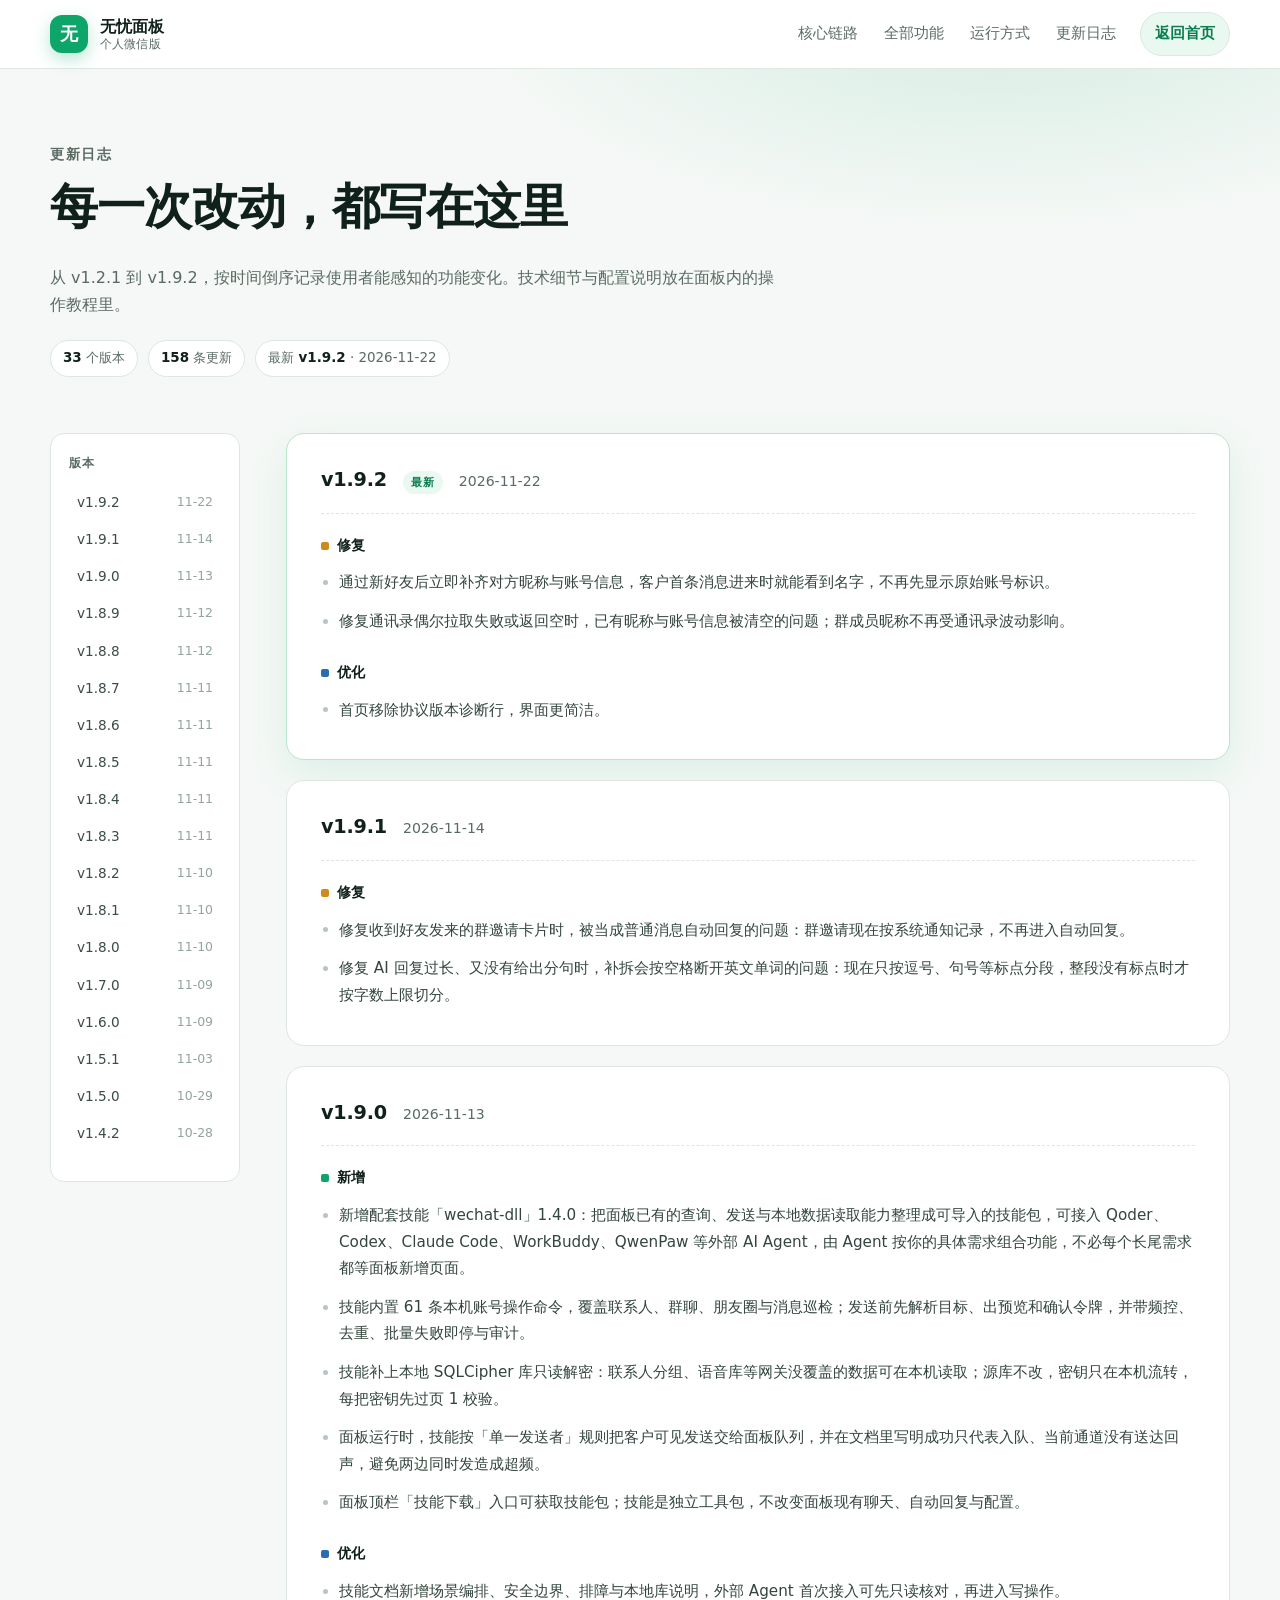
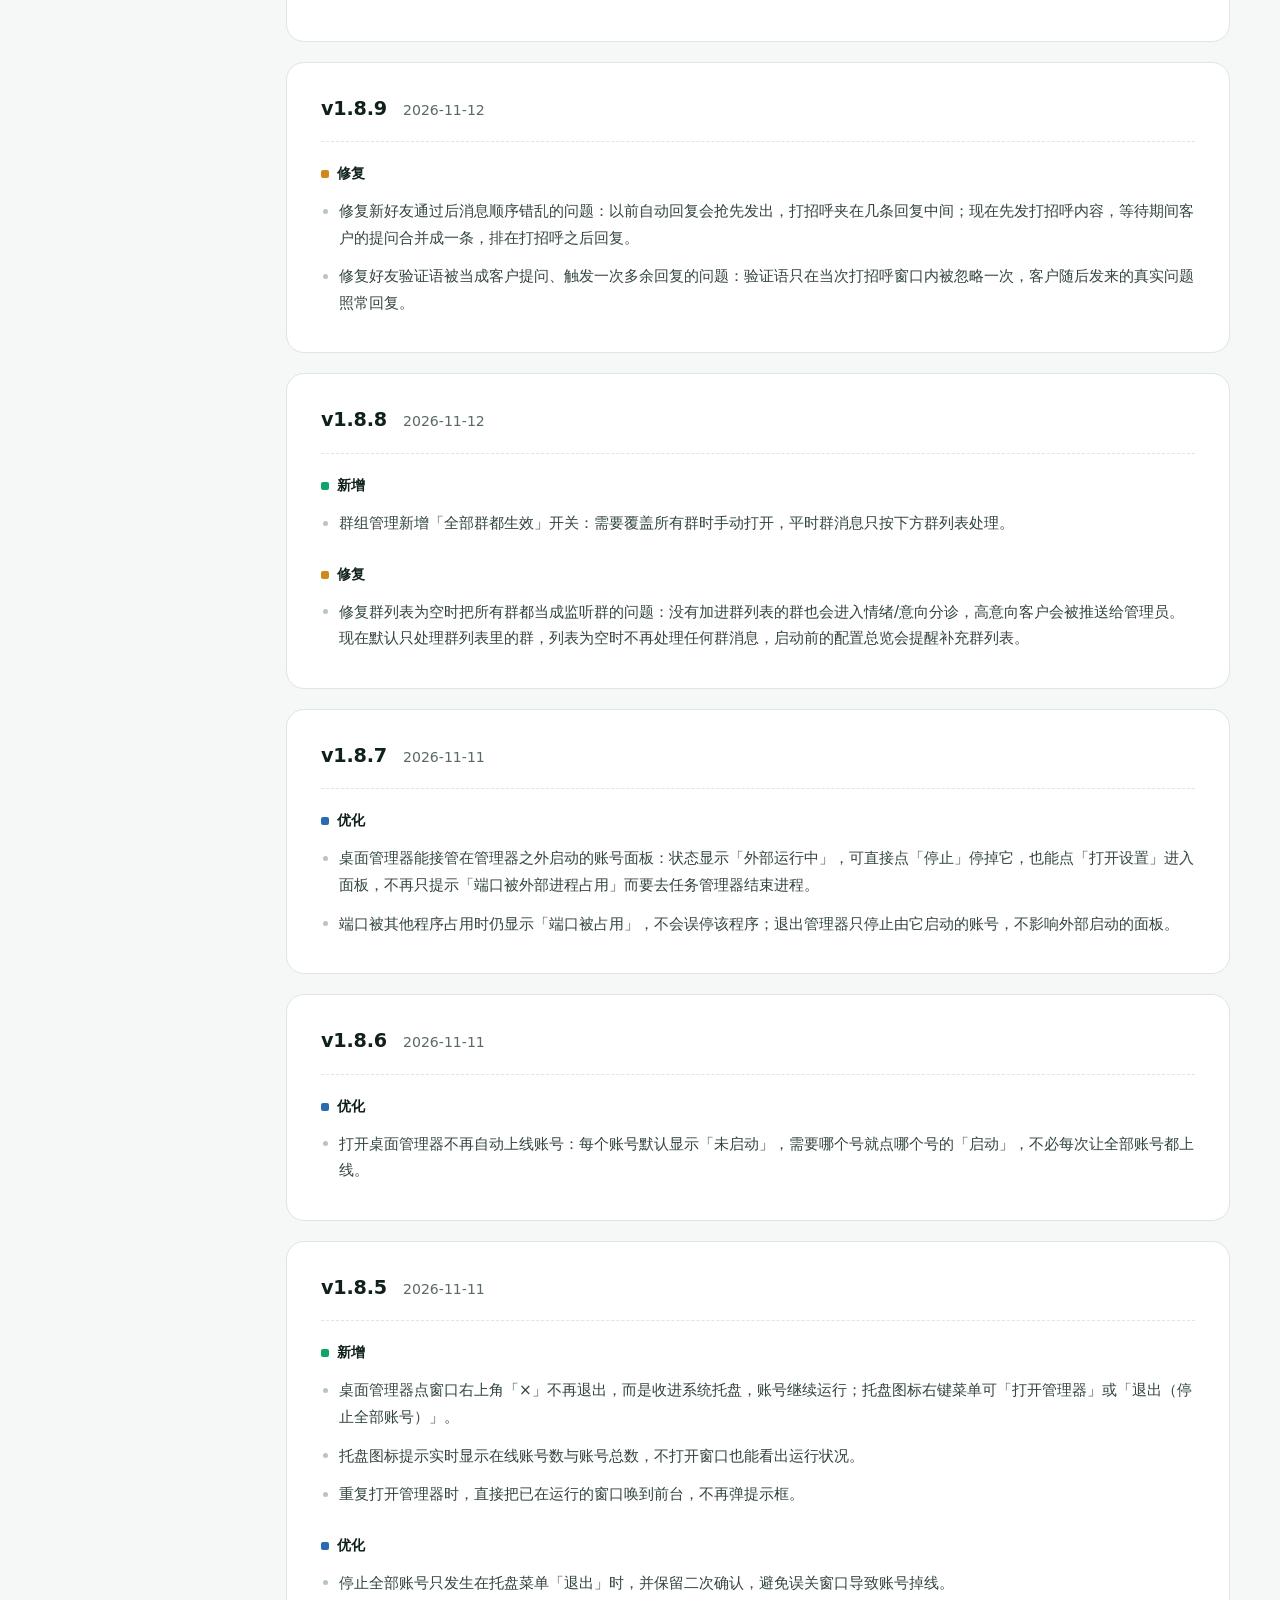
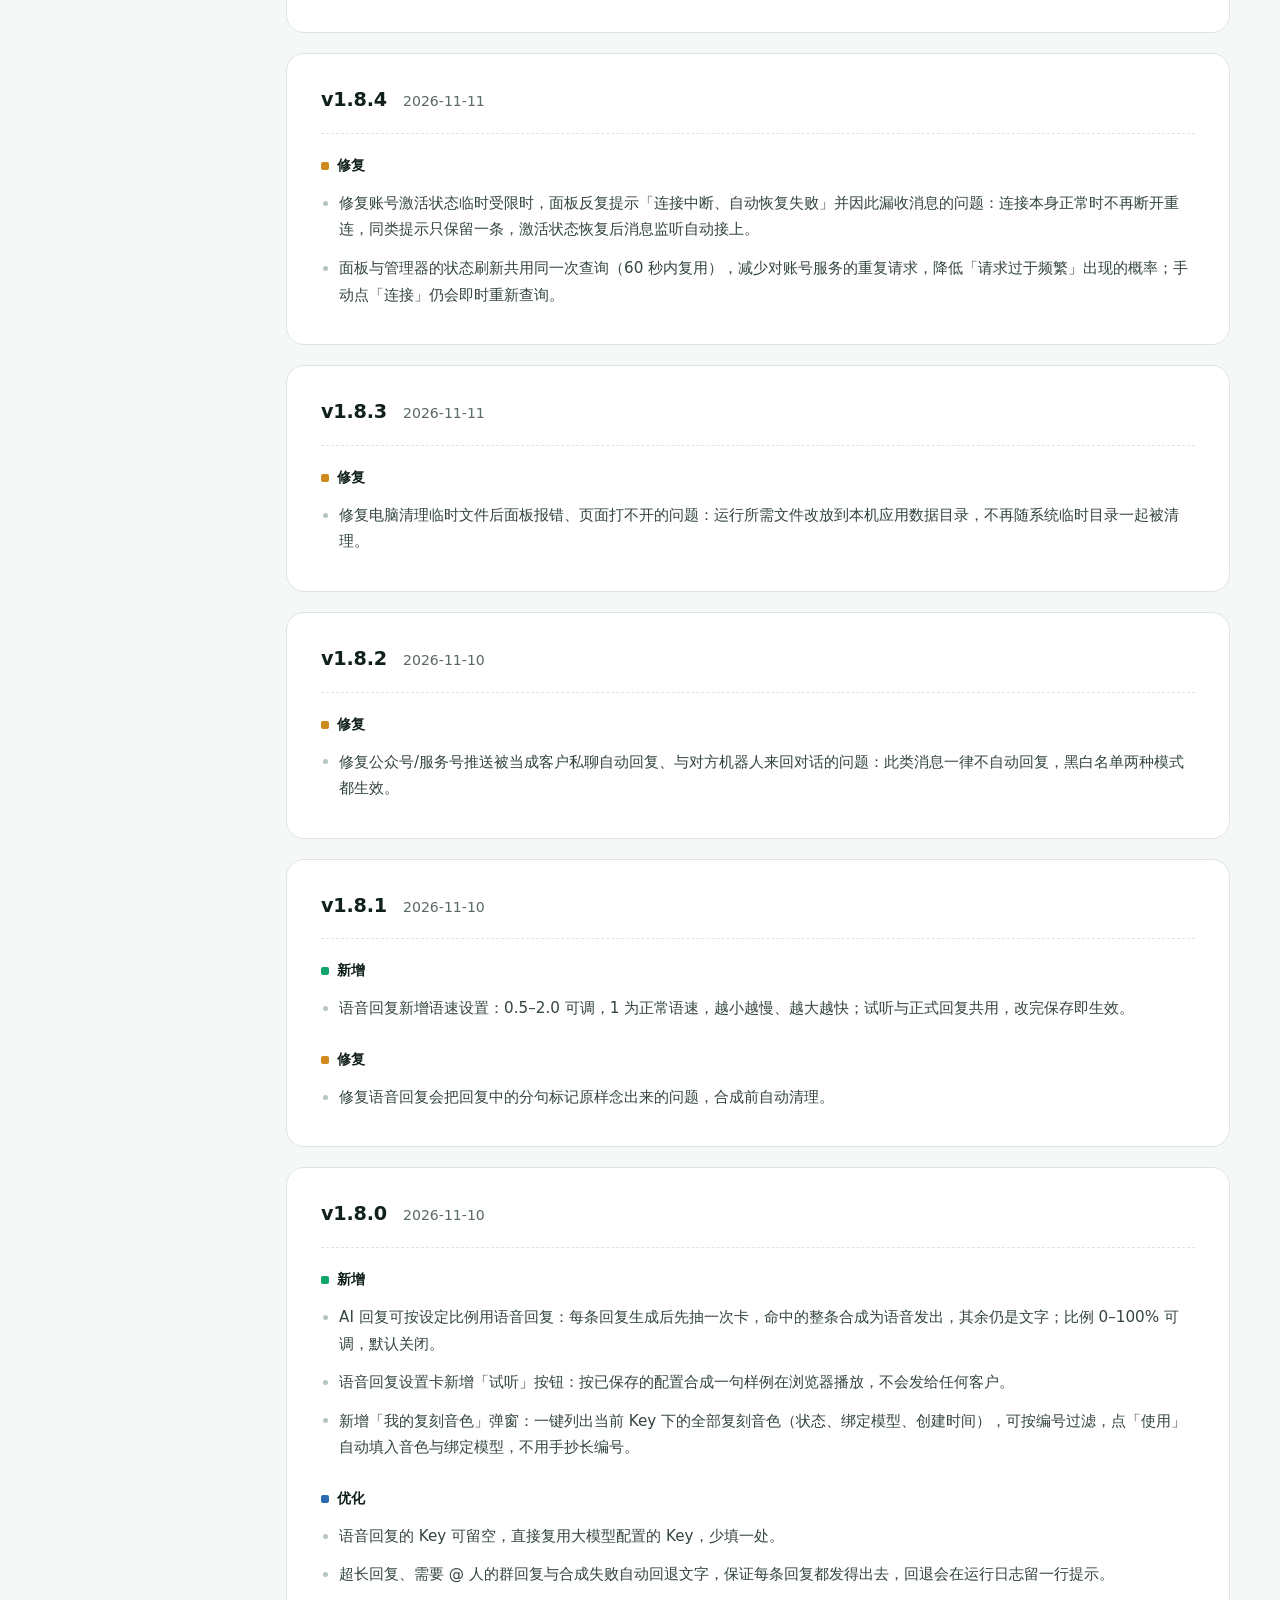
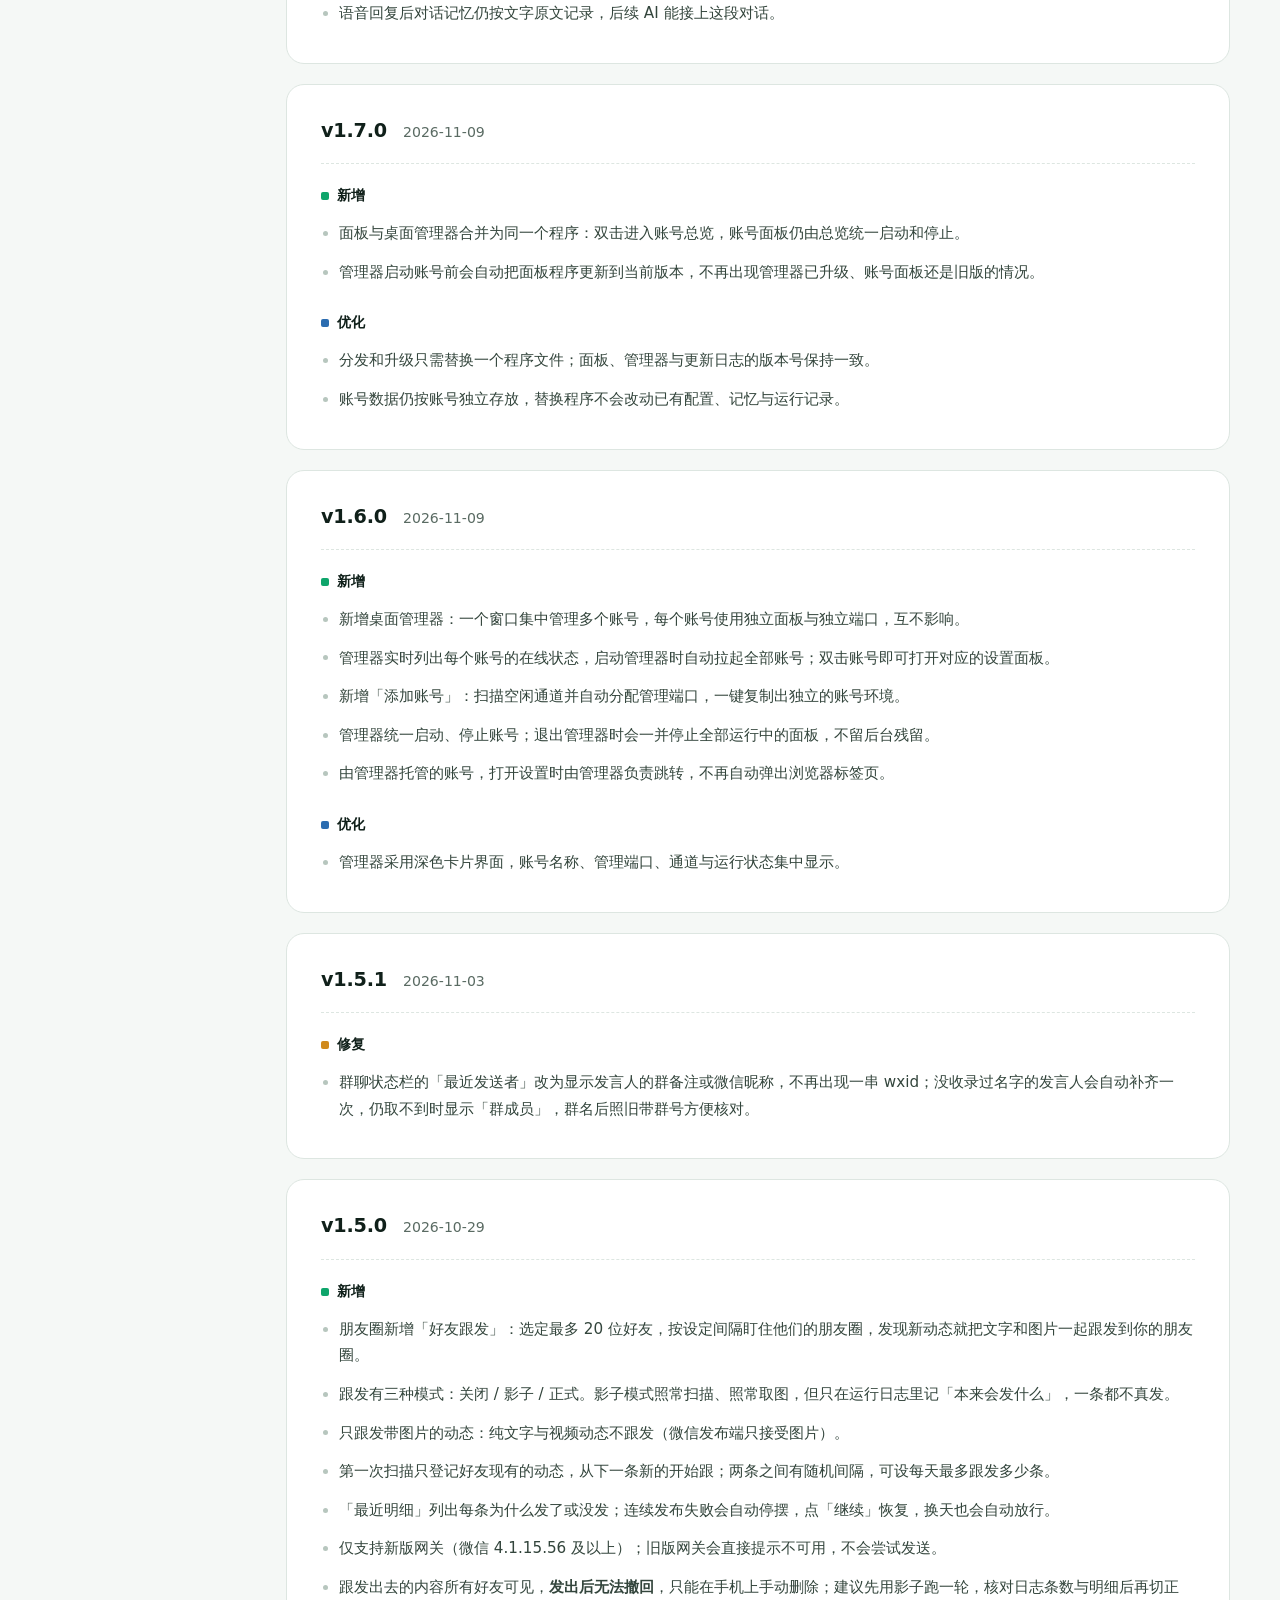
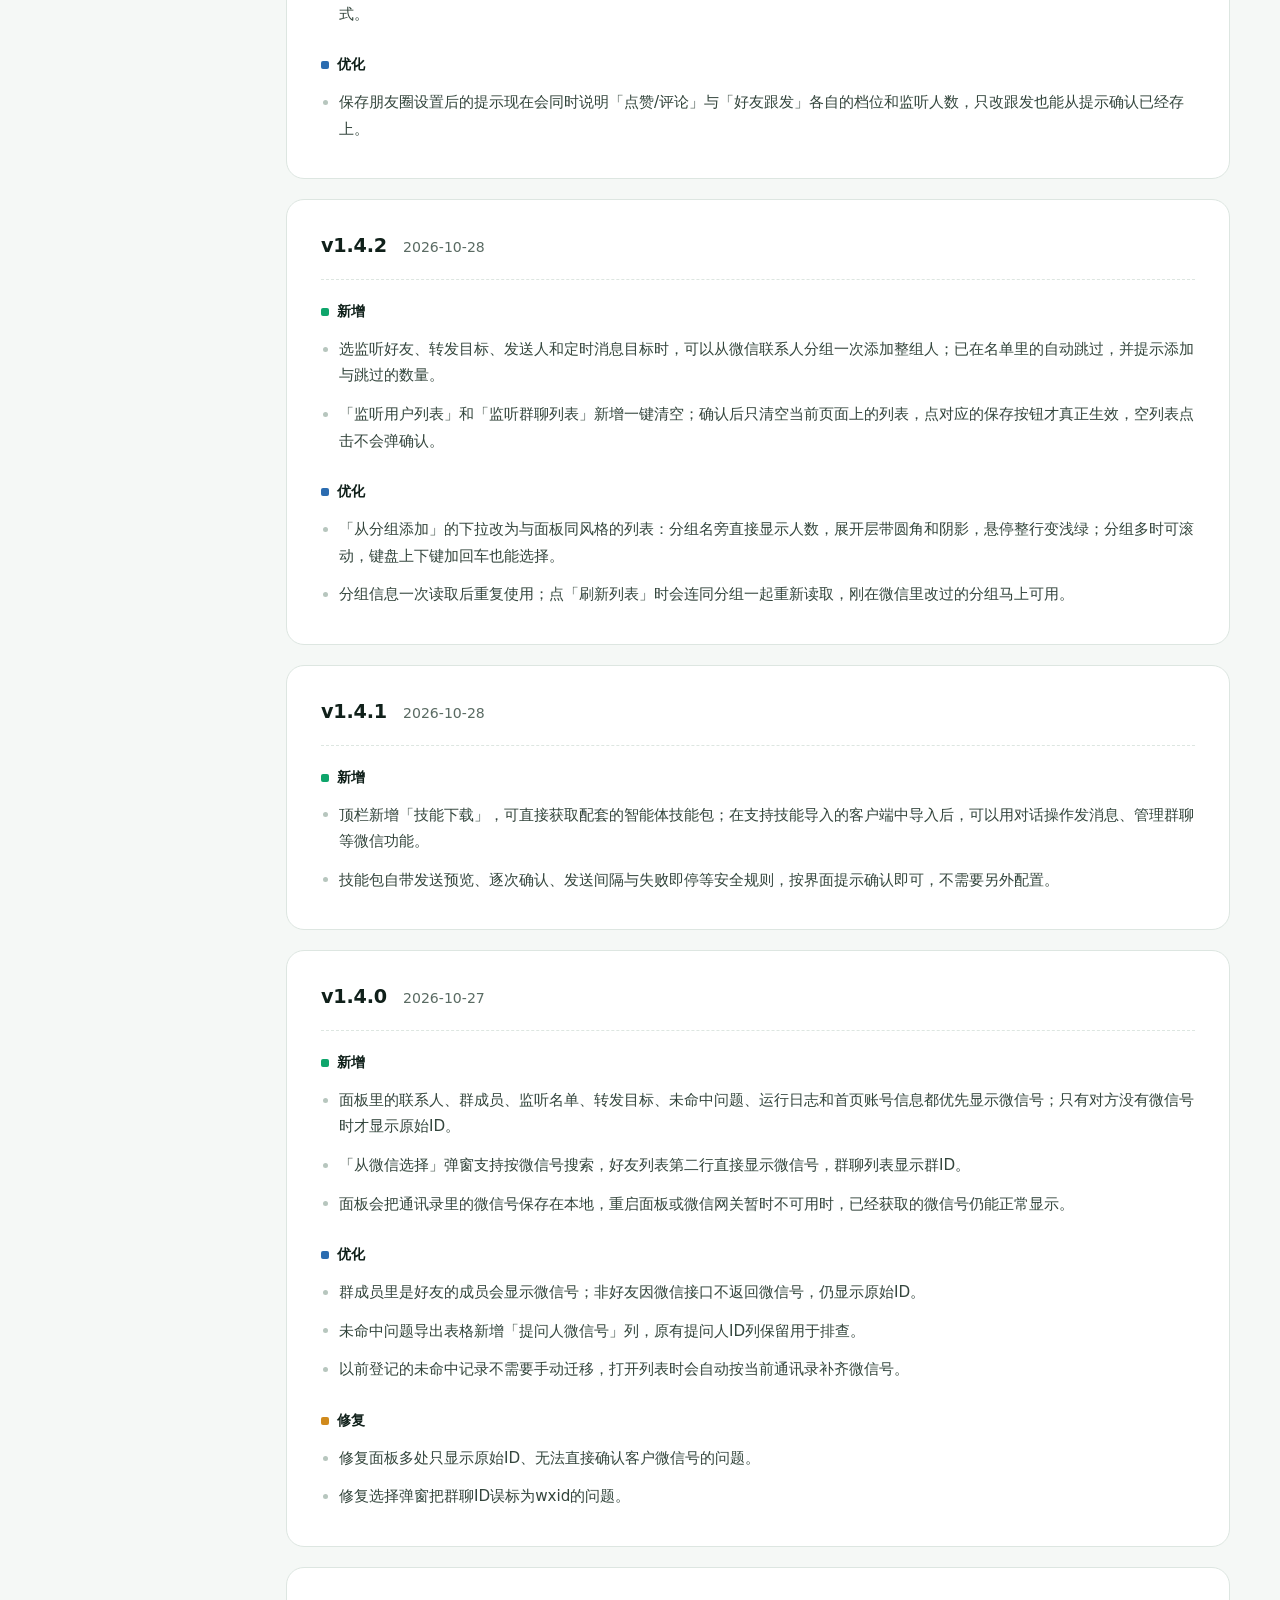
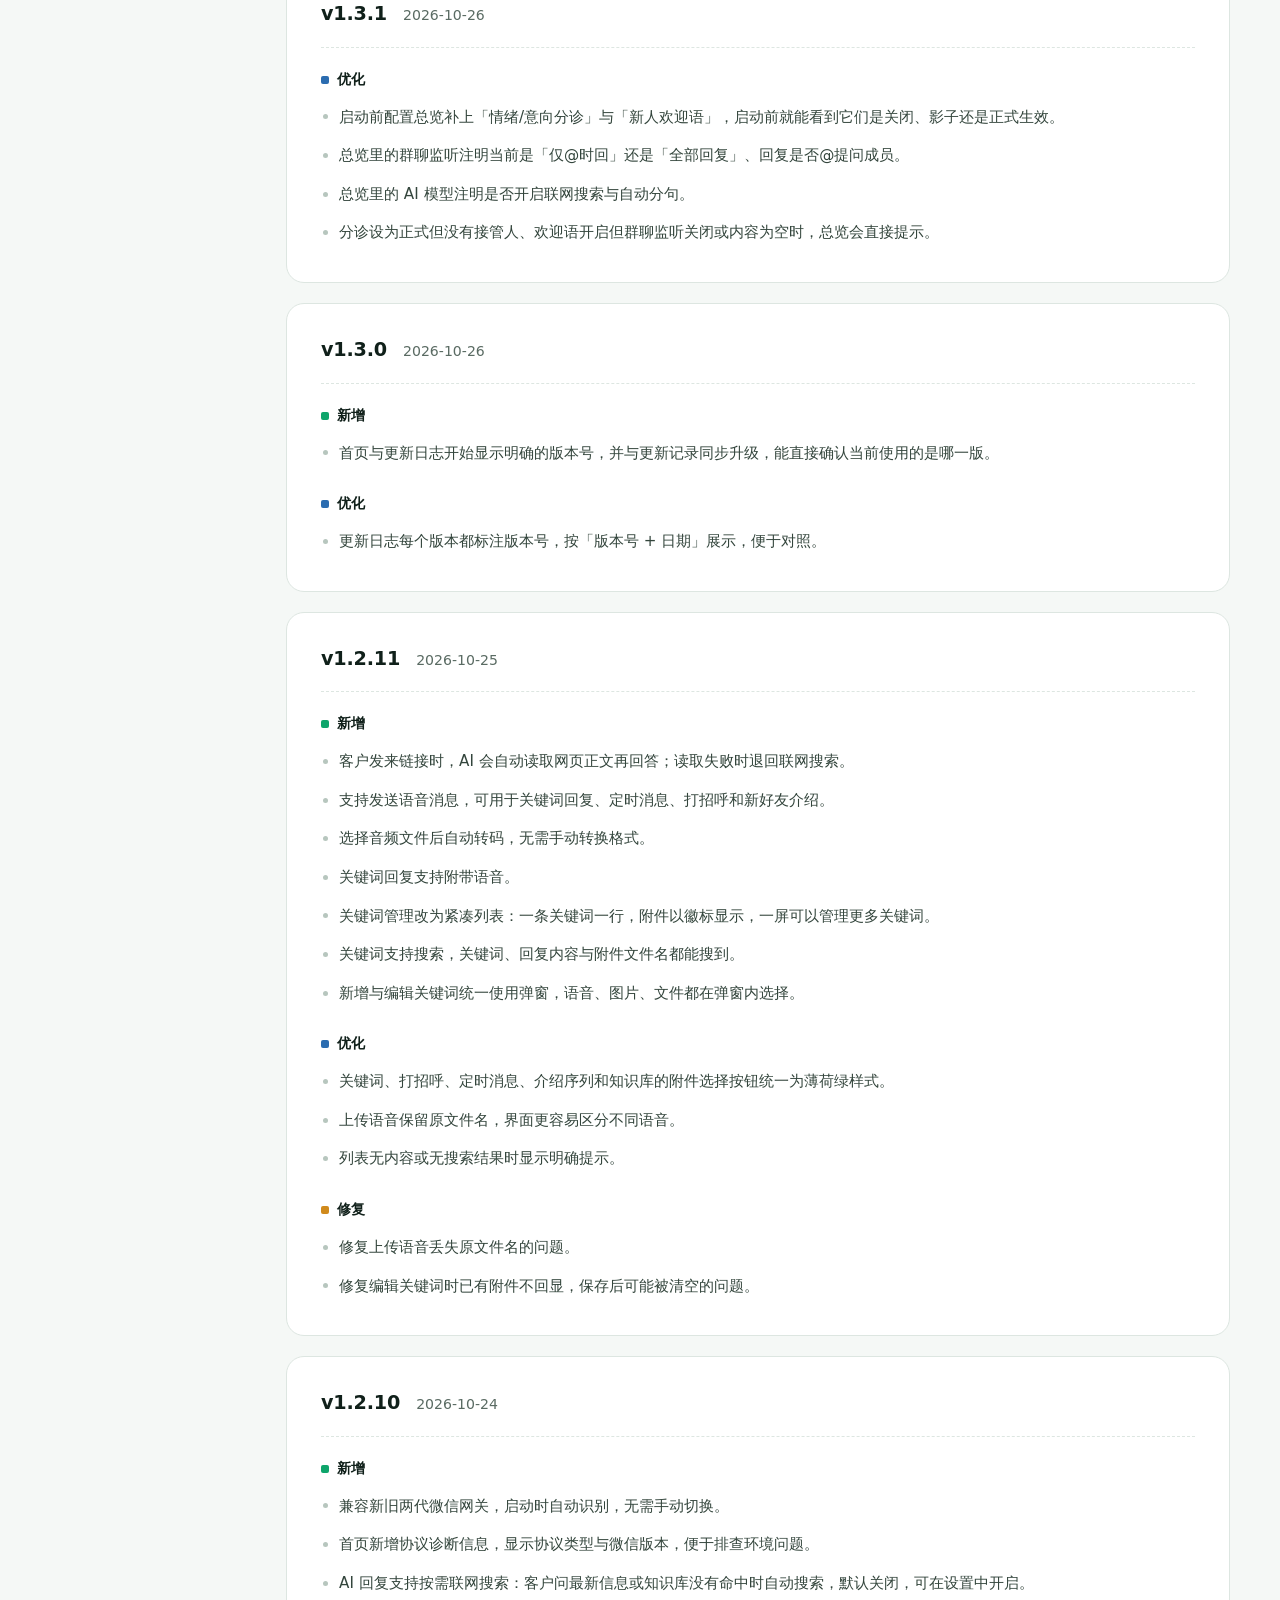
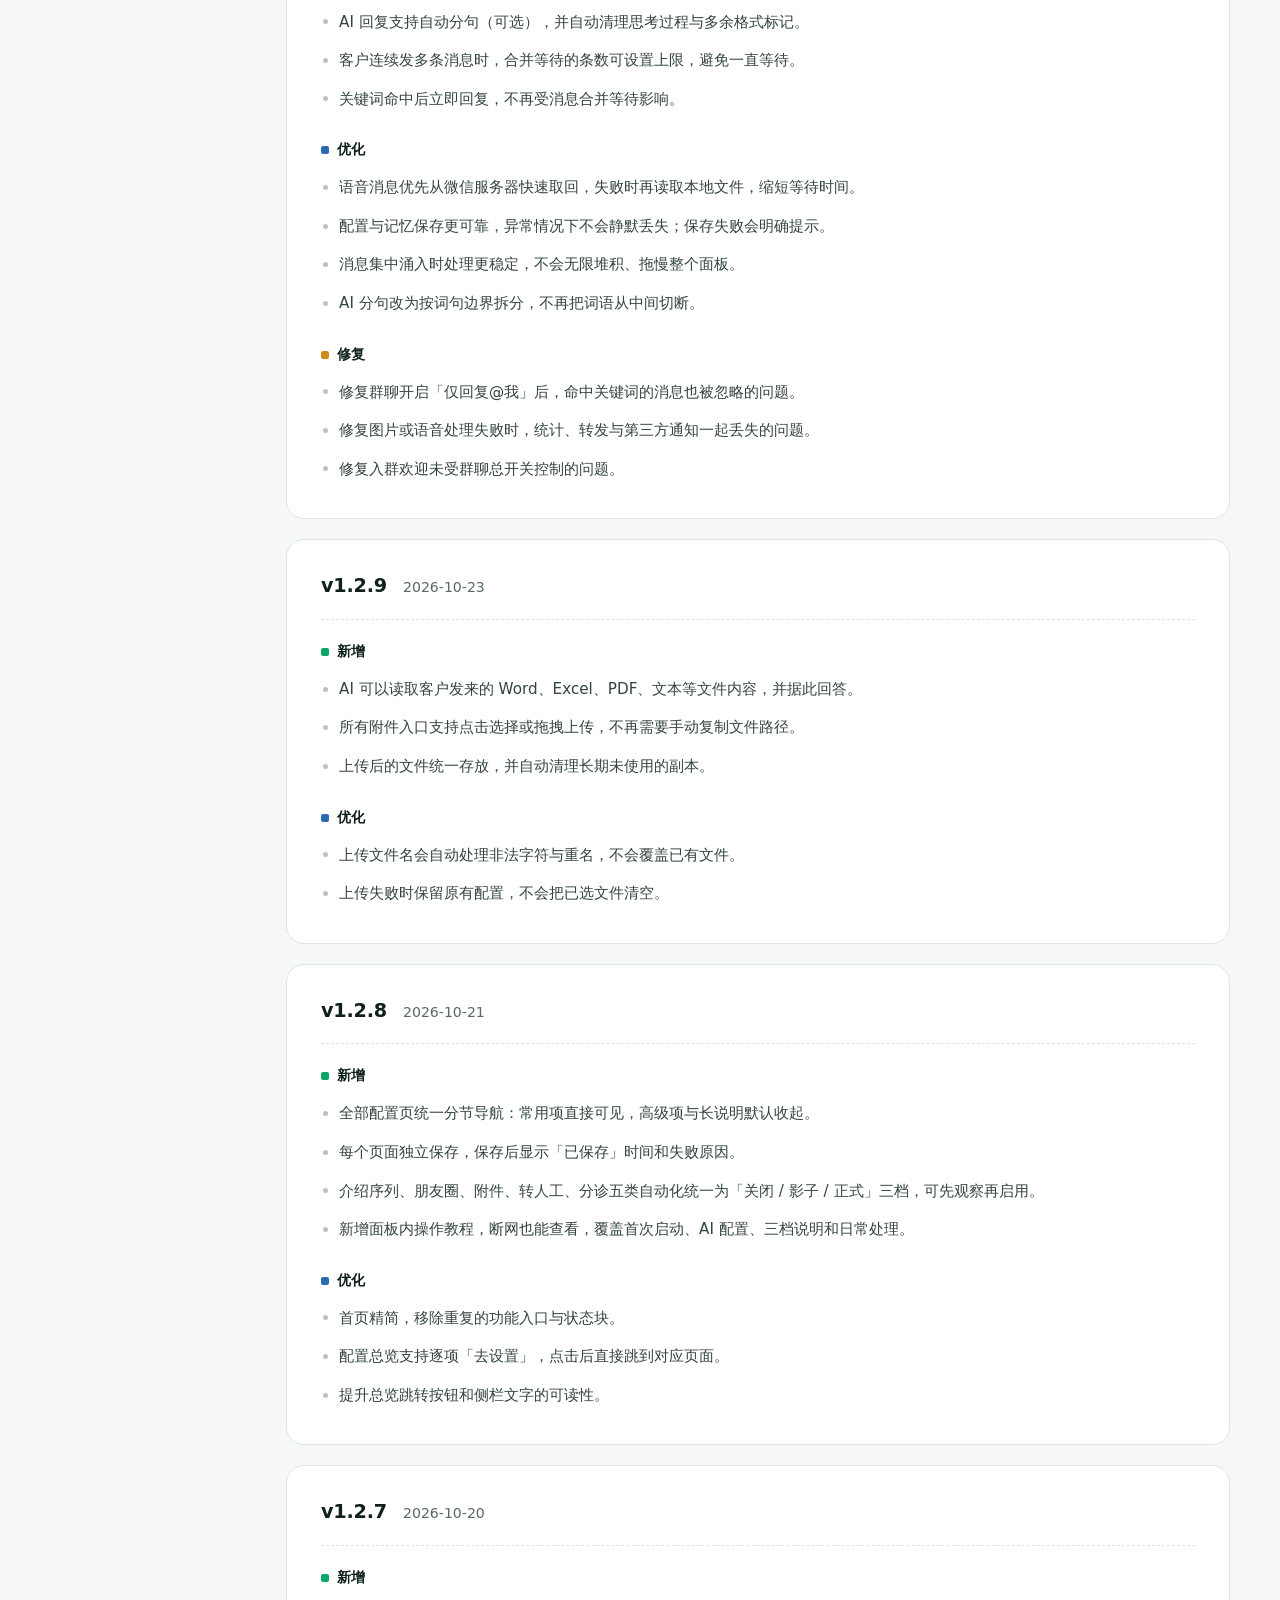
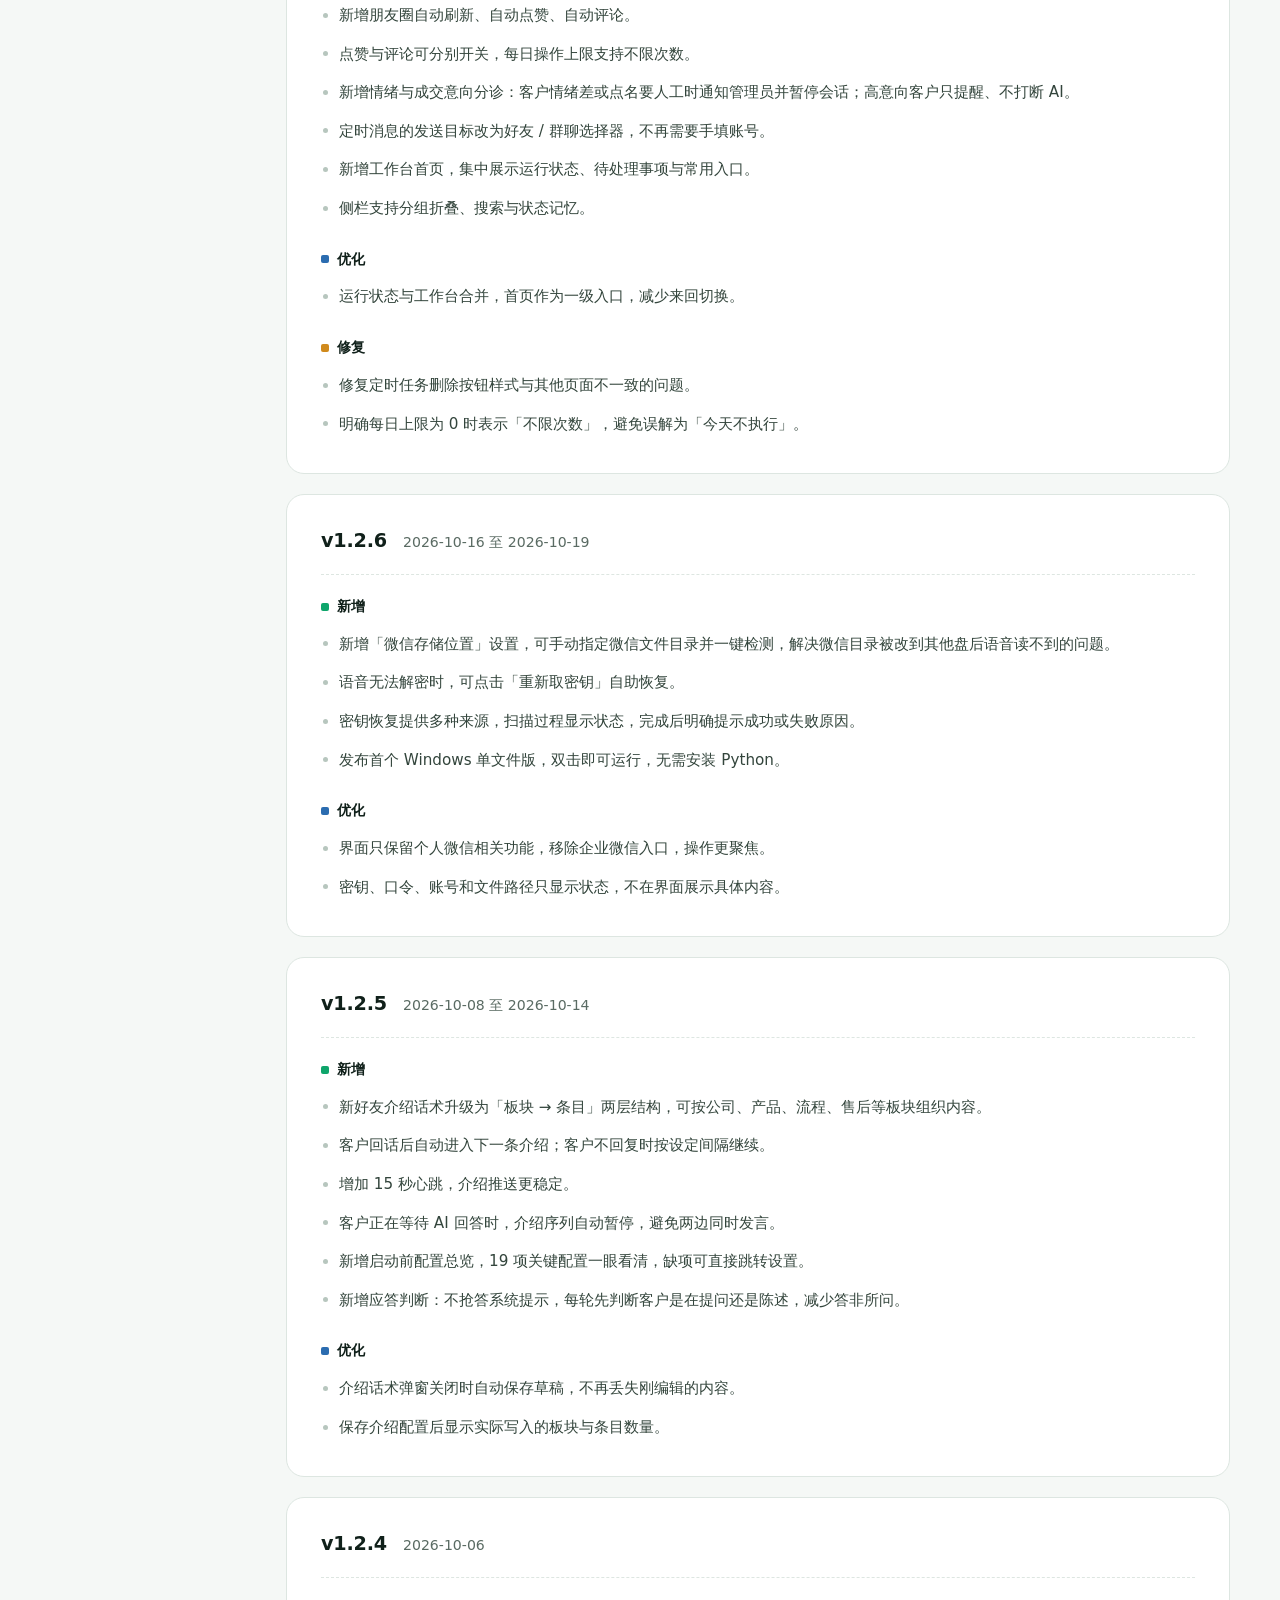
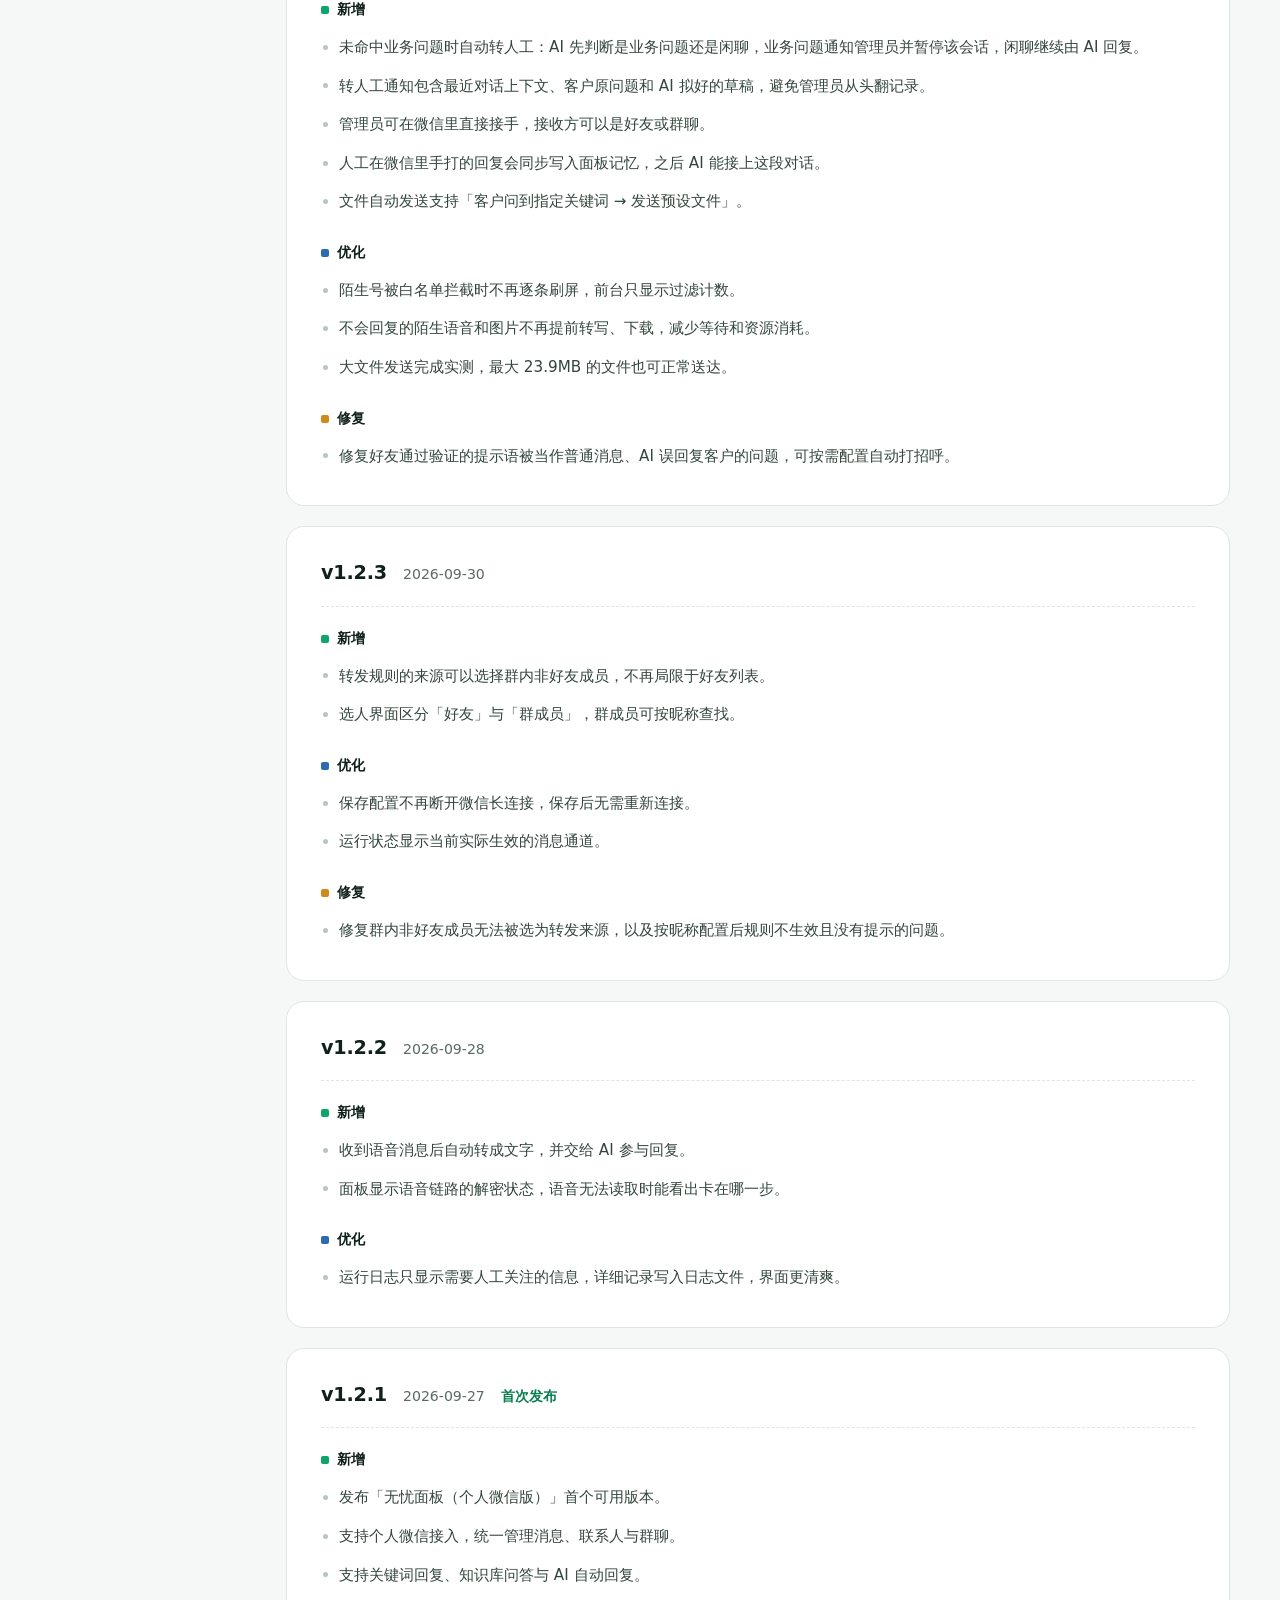
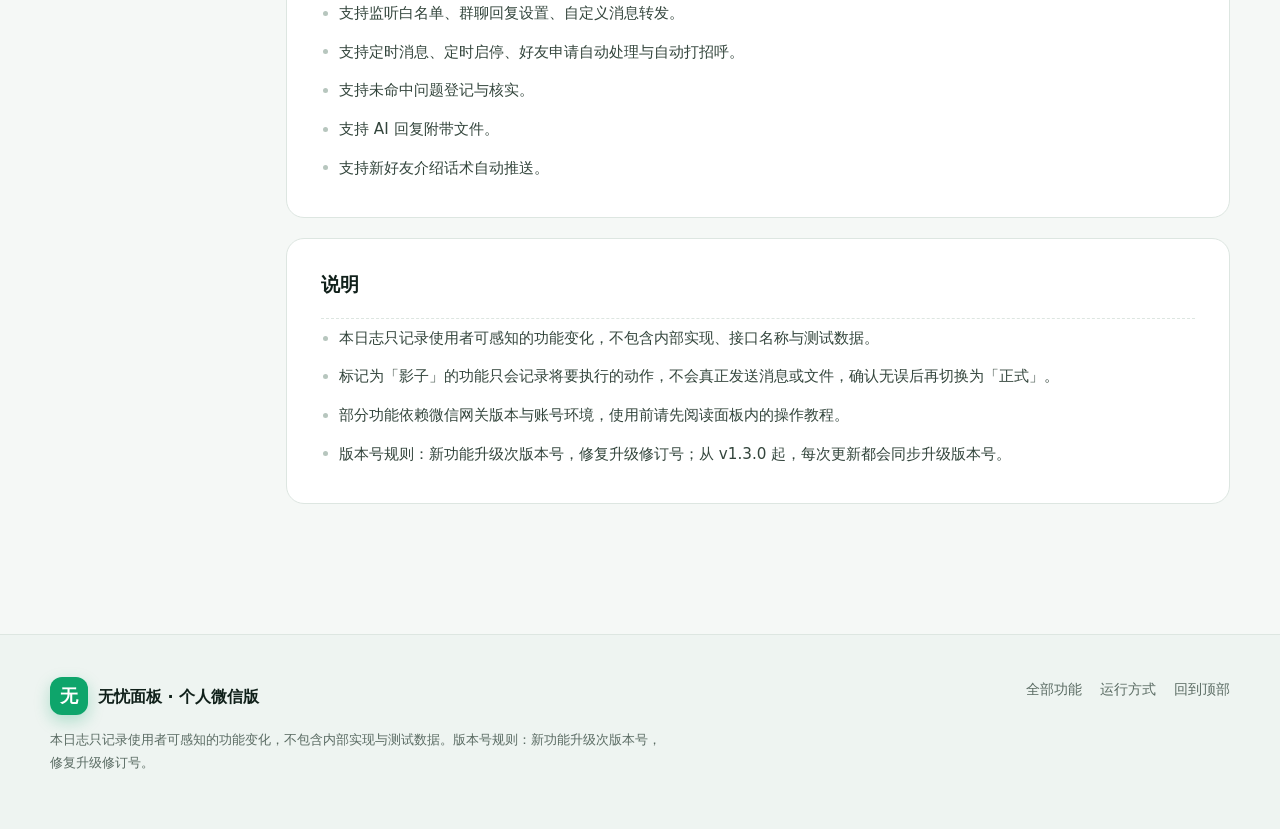
==== changelog.html @ c746f789 "changelog: 发布 v1.9.2（新好友昵称补齐与通讯录容错）" ====
<!doctype html>
<html lang="zh-CN">
<head>
  <meta charset="utf-8">
  <meta name="viewport" content="width=device-width, initial-scale=1">
  <title>更新日志 · 无忧面板</title>
  <meta name="description" content="无忧面板个人微信版更新日志：从 v1.2.1 到 v1.9.2，共 33 个版本、158 条使用者可感知的功能变化。">
  <meta property="og:title" content="更新日志 · 无忧面板">
  <meta property="og:description" content="从 v1.2.1 到 v1.9.2，共 33 个版本、158 条功能变化。">
  <meta property="og:type" content="website">
  <link rel="icon" href="assets/favicon.svg" type="image/svg+xml">
  <link rel="stylesheet" href="assets/styles.css">
</head>
<body id="top">
  <header class="site-header">
    <div class="wrap header-inner">
      <a class="brand" href="index.html">
        <span class="brand-mark">无</span>
        <span class="brand-text">无忧面板<small>个人微信版</small></span>
      </a>
      <nav class="nav" aria-label="主导航">
        <a href="index.html#features">核心链路</a>
        <a href="index.html#all-features">全部功能</a>
        <a href="index.html#modes">运行方式</a>
        <a href="changelog.html">更新日志</a>
        <a class="nav-cta" href="index.html">返回首页</a>
      </nav>
    </div>
  </header>

  <main>
    <section class="page-hero">
      <div class="wrap">
        <p class="eyebrow">更新日志</p>
        <h1>每一次改动，都写在这里</h1>
        <p>从 v1.2.1 到 v1.9.2，按时间倒序记录使用者能感知的功能变化。技术细节与配置说明放在面板内的操作教程里。</p>
        <div class="log-stats">
          <span><strong>33</strong> 个版本</span>
          <span><strong>158</strong> 条更新</span>
          <span>最新 <strong>v1.9.2</strong> · 2026-11-22</span>
        </div>
      </div>
    </section>

    <div class="wrap log-layout">
      <aside class="log-toc" aria-label="版本目录">
        <h2>版本</h2>
        <ol><li><a href="#v1-9-2"><span>v1.9.2</span><span class="toc-date">11-22</span></a></li><li><a href="#v1-9-1"><span>v1.9.1</span><span class="toc-date">11-14</span></a></li><li><a href="#v1-9-0"><span>v1.9.0</span><span class="toc-date">11-13</span></a></li><li><a href="#v1-8-9"><span>v1.8.9</span><span class="toc-date">11-12</span></a></li><li><a href="#v1-8-8"><span>v1.8.8</span><span class="toc-date">11-12</span></a></li><li><a href="#v1-8-7"><span>v1.8.7</span><span class="toc-date">11-11</span></a></li><li><a href="#v1-8-6"><span>v1.8.6</span><span class="toc-date">11-11</span></a></li><li><a href="#v1-8-5"><span>v1.8.5</span><span class="toc-date">11-11</span></a></li><li><a href="#v1-8-4"><span>v1.8.4</span><span class="toc-date">11-11</span></a></li><li><a href="#v1-8-3"><span>v1.8.3</span><span class="toc-date">11-11</span></a></li><li><a href="#v1-8-2"><span>v1.8.2</span><span class="toc-date">11-10</span></a></li><li><a href="#v1-8-1"><span>v1.8.1</span><span class="toc-date">11-10</span></a></li><li><a href="#v1-8-0"><span>v1.8.0</span><span class="toc-date">11-10</span></a></li><li><a href="#v1-7-0"><span>v1.7.0</span><span class="toc-date">11-09</span></a></li><li><a href="#v1-6-0"><span>v1.6.0</span><span class="toc-date">11-09</span></a></li><li><a href="#v1-5-1"><span>v1.5.1</span><span class="toc-date">11-03</span></a></li><li><a href="#v1-5-0"><span>v1.5.0</span><span class="toc-date">10-29</span></a></li><li><a href="#v1-4-2"><span>v1.4.2</span><span class="toc-date">10-28</span></a></li><li><a href="#v1-4-1"><span>v1.4.1</span><span class="toc-date">10-28</span></a></li><li><a href="#v1-4-0"><span>v1.4.0</span><span class="toc-date">10-27</span></a></li><li><a href="#v1-3-1"><span>v1.3.1</span><span class="toc-date">10-26</span></a></li><li><a href="#v1-3-0"><span>v1.3.0</span><span class="toc-date">10-26</span></a></li><li><a href="#v1-2-11"><span>v1.2.11</span><span class="toc-date">10-25</span></a></li><li><a href="#v1-2-10"><span>v1.2.10</span><span class="toc-date">10-24</span></a></li><li><a href="#v1-2-9"><span>v1.2.9</span><span class="toc-date">10-23</span></a></li><li><a href="#v1-2-8"><span>v1.2.8</span><span class="toc-date">10-21</span></a></li><li><a href="#v1-2-7"><span>v1.2.7</span><span class="toc-date">10-20</span></a></li><li><a href="#v1-2-6"><span>v1.2.6</span><span class="toc-date">10-19</span></a></li><li><a href="#v1-2-5"><span>v1.2.5</span><span class="toc-date">10-14</span></a></li><li><a href="#v1-2-4"><span>v1.2.4</span><span class="toc-date">10-06</span></a></li><li><a href="#v1-2-3"><span>v1.2.3</span><span class="toc-date">09-30</span></a></li><li><a href="#v1-2-2"><span>v1.2.2</span><span class="toc-date">09-28</span></a></li><li><a href="#v1-2-1"><span>v1.2.1</span><span class="toc-date">09-27</span></a></li></ol>
      </aside>
      <div class="log-list-wrap">
        <article class="ver-card is-latest" id="v1-9-2"><header class="ver-head"><span class="ver-badge">v1.9.2</span><span class="ver-new">最新</span><span class="ver-date">2026-11-22</span></header><div class="log-group"><h3 class="group-label fix">修复</h3><ul class="log-list"><li>通过新好友后立即补齐对方昵称与账号信息，客户首条消息进来时就能看到名字，不再先显示原始账号标识。</li><li>修复通讯录偶尔拉取失败或返回空时，已有昵称与账号信息被清空的问题；群成员昵称不再受通讯录波动影响。</li></ul></div><div class="log-group"><h3 class="group-label improve">优化</h3><ul class="log-list"><li>首页移除协议版本诊断行，界面更简洁。</li></ul></div></article><article class="ver-card" id="v1-9-1"><header class="ver-head"><span class="ver-badge">v1.9.1</span><span class="ver-date">2026-11-14</span></header><div class="log-group"><h3 class="group-label fix">修复</h3><ul class="log-list"><li>修复收到好友发来的群邀请卡片时，被当成普通消息自动回复的问题：群邀请现在按系统通知记录，不再进入自动回复。</li><li>修复 AI 回复过长、又没有给出分句时，补拆会按空格断开英文单词的问题：现在只按逗号、句号等标点分段，整段没有标点时才按字数上限切分。</li></ul></div></article><article class="ver-card" id="v1-9-0"><header class="ver-head"><span class="ver-badge">v1.9.0</span><span class="ver-date">2026-11-13</span></header><div class="log-group"><h3 class="group-label new">新增</h3><ul class="log-list"><li>新增配套技能「wechat-dll」1.4.0：把面板已有的查询、发送与本地数据读取能力整理成可导入的技能包，可接入 Qoder、Codex、Claude Code、WorkBuddy、QwenPaw 等外部 AI Agent，由 Agent 按你的具体需求组合功能，不必每个长尾需求都等面板新增页面。</li><li>技能内置 61 条本机账号操作命令，覆盖联系人、群聊、朋友圈与消息巡检；发送前先解析目标、出预览和确认令牌，并带频控、去重、批量失败即停与审计。</li><li>技能补上本地 SQLCipher 库只读解密：联系人分组、语音库等网关没覆盖的数据可在本机读取；源库不改，密钥只在本机流转，每把密钥先过页 1 校验。</li><li>面板运行时，技能按「单一发送者」规则把客户可见发送交给面板队列，并在文档里写明成功只代表入队、当前通道没有送达回声，避免两边同时发造成超频。</li><li>面板顶栏「技能下载」入口可获取技能包；技能是独立工具包，不改变面板现有聊天、自动回复与配置。</li></ul></div><div class="log-group"><h3 class="group-label improve">优化</h3><ul class="log-list"><li>技能文档新增场景编排、安全边界、排障与本地库说明，外部 Agent 首次接入可先只读核对，再进入写操作。</li></ul></div></article><article class="ver-card" id="v1-8-9"><header class="ver-head"><span class="ver-badge">v1.8.9</span><span class="ver-date">2026-11-12</span></header><div class="log-group"><h3 class="group-label fix">修复</h3><ul class="log-list"><li>修复新好友通过后消息顺序错乱的问题：以前自动回复会抢先发出，打招呼夹在几条回复中间；现在先发打招呼内容，等待期间客户的提问合并成一条，排在打招呼之后回复。</li><li>修复好友验证语被当成客户提问、触发一次多余回复的问题：验证语只在当次打招呼窗口内被忽略一次，客户随后发来的真实问题照常回复。</li></ul></div></article><article class="ver-card" id="v1-8-8"><header class="ver-head"><span class="ver-badge">v1.8.8</span><span class="ver-date">2026-11-12</span></header><div class="log-group"><h3 class="group-label new">新增</h3><ul class="log-list"><li>群组管理新增「全部群都生效」开关：需要覆盖所有群时手动打开，平时群消息只按下方群列表处理。</li></ul></div><div class="log-group"><h3 class="group-label fix">修复</h3><ul class="log-list"><li>修复群列表为空时把所有群都当成监听群的问题：没有加进群列表的群也会进入情绪/意向分诊，高意向客户会被推送给管理员。现在默认只处理群列表里的群，列表为空时不再处理任何群消息，启动前的配置总览会提醒补充群列表。</li></ul></div></article><article class="ver-card" id="v1-8-7"><header class="ver-head"><span class="ver-badge">v1.8.7</span><span class="ver-date">2026-11-11</span></header><div class="log-group"><h3 class="group-label improve">优化</h3><ul class="log-list"><li>桌面管理器能接管在管理器之外启动的账号面板：状态显示「外部运行中」，可直接点「停止」停掉它，也能点「打开设置」进入面板，不再只提示「端口被外部进程占用」而要去任务管理器结束进程。</li><li>端口被其他程序占用时仍显示「端口被占用」，不会误停该程序；退出管理器只停止由它启动的账号，不影响外部启动的面板。</li></ul></div></article><article class="ver-card" id="v1-8-6"><header class="ver-head"><span class="ver-badge">v1.8.6</span><span class="ver-date">2026-11-11</span></header><div class="log-group"><h3 class="group-label improve">优化</h3><ul class="log-list"><li>打开桌面管理器不再自动上线账号：每个账号默认显示「未启动」，需要哪个号就点哪个号的「启动」，不必每次让全部账号都上线。</li></ul></div></article><article class="ver-card" id="v1-8-5"><header class="ver-head"><span class="ver-badge">v1.8.5</span><span class="ver-date">2026-11-11</span></header><div class="log-group"><h3 class="group-label new">新增</h3><ul class="log-list"><li>桌面管理器点窗口右上角「×」不再退出，而是收进系统托盘，账号继续运行；托盘图标右键菜单可「打开管理器」或「退出（停止全部账号）」。</li><li>托盘图标提示实时显示在线账号数与账号总数，不打开窗口也能看出运行状况。</li><li>重复打开管理器时，直接把已在运行的窗口唤到前台，不再弹提示框。</li></ul></div><div class="log-group"><h3 class="group-label improve">优化</h3><ul class="log-list"><li>停止全部账号只发生在托盘菜单「退出」时，并保留二次确认，避免误关窗口导致账号掉线。</li></ul></div></article><article class="ver-card" id="v1-8-4"><header class="ver-head"><span class="ver-badge">v1.8.4</span><span class="ver-date">2026-11-11</span></header><div class="log-group"><h3 class="group-label fix">修复</h3><ul class="log-list"><li>修复账号激活状态临时受限时，面板反复提示「连接中断、自动恢复失败」并因此漏收消息的问题：连接本身正常时不再断开重连，同类提示只保留一条，激活状态恢复后消息监听自动接上。</li><li>面板与管理器的状态刷新共用同一次查询（60 秒内复用），减少对账号服务的重复请求，降低「请求过于频繁」出现的概率；手动点「连接」仍会即时重新查询。</li></ul></div></article><article class="ver-card" id="v1-8-3"><header class="ver-head"><span class="ver-badge">v1.8.3</span><span class="ver-date">2026-11-11</span></header><div class="log-group"><h3 class="group-label fix">修复</h3><ul class="log-list"><li>修复电脑清理临时文件后面板报错、页面打不开的问题：运行所需文件改放到本机应用数据目录，不再随系统临时目录一起被清理。</li></ul></div></article><article class="ver-card" id="v1-8-2"><header class="ver-head"><span class="ver-badge">v1.8.2</span><span class="ver-date">2026-11-10</span></header><div class="log-group"><h3 class="group-label fix">修复</h3><ul class="log-list"><li>修复公众号/服务号推送被当成客户私聊自动回复、与对方机器人来回对话的问题：此类消息一律不自动回复，黑白名单两种模式都生效。</li></ul></div></article><article class="ver-card" id="v1-8-1"><header class="ver-head"><span class="ver-badge">v1.8.1</span><span class="ver-date">2026-11-10</span></header><div class="log-group"><h3 class="group-label new">新增</h3><ul class="log-list"><li>语音回复新增语速设置：0.5–2.0 可调，1 为正常语速，越小越慢、越大越快；试听与正式回复共用，改完保存即生效。</li></ul></div><div class="log-group"><h3 class="group-label fix">修复</h3><ul class="log-list"><li>修复语音回复会把回复中的分句标记原样念出来的问题，合成前自动清理。</li></ul></div></article><article class="ver-card" id="v1-8-0"><header class="ver-head"><span class="ver-badge">v1.8.0</span><span class="ver-date">2026-11-10</span></header><div class="log-group"><h3 class="group-label new">新增</h3><ul class="log-list"><li>AI 回复可按设定比例用语音回复：每条回复生成后先抽一次卡，命中的整条合成为语音发出，其余仍是文字；比例 0–100% 可调，默认关闭。</li><li>语音回复设置卡新增「试听」按钮：按已保存的配置合成一句样例在浏览器播放，不会发给任何客户。</li><li>新增「我的复刻音色」弹窗：一键列出当前 Key 下的全部复刻音色（状态、绑定模型、创建时间），可按编号过滤，点「使用」自动填入音色与绑定模型，不用手抄长编号。</li></ul></div><div class="log-group"><h3 class="group-label improve">优化</h3><ul class="log-list"><li>语音回复的 Key 可留空，直接复用大模型配置的 Key，少填一处。</li><li>超长回复、需要 @ 人的群回复与合成失败自动回退文字，保证每条回复都发得出去，回退会在运行日志留一行提示。</li><li>语音回复后对话记忆仍按文字原文记录，后续 AI 能接上这段对话。</li></ul></div></article><article class="ver-card" id="v1-7-0"><header class="ver-head"><span class="ver-badge">v1.7.0</span><span class="ver-date">2026-11-09</span></header><div class="log-group"><h3 class="group-label new">新增</h3><ul class="log-list"><li>面板与桌面管理器合并为同一个程序：双击进入账号总览，账号面板仍由总览统一启动和停止。</li><li>管理器启动账号前会自动把面板程序更新到当前版本，不再出现管理器已升级、账号面板还是旧版的情况。</li></ul></div><div class="log-group"><h3 class="group-label improve">优化</h3><ul class="log-list"><li>分发和升级只需替换一个程序文件；面板、管理器与更新日志的版本号保持一致。</li><li>账号数据仍按账号独立存放，替换程序不会改动已有配置、记忆与运行记录。</li></ul></div></article><article class="ver-card" id="v1-6-0"><header class="ver-head"><span class="ver-badge">v1.6.0</span><span class="ver-date">2026-11-09</span></header><div class="log-group"><h3 class="group-label new">新增</h3><ul class="log-list"><li>新增桌面管理器：一个窗口集中管理多个账号，每个账号使用独立面板与独立端口，互不影响。</li><li>管理器实时列出每个账号的在线状态，启动管理器时自动拉起全部账号；双击账号即可打开对应的设置面板。</li><li>新增「添加账号」：扫描空闲通道并自动分配管理端口，一键复制出独立的账号环境。</li><li>管理器统一启动、停止账号；退出管理器时会一并停止全部运行中的面板，不留后台残留。</li><li>由管理器托管的账号，打开设置时由管理器负责跳转，不再自动弹出浏览器标签页。</li></ul></div><div class="log-group"><h3 class="group-label improve">优化</h3><ul class="log-list"><li>管理器采用深色卡片界面，账号名称、管理端口、通道与运行状态集中显示。</li></ul></div></article><article class="ver-card" id="v1-5-1"><header class="ver-head"><span class="ver-badge">v1.5.1</span><span class="ver-date">2026-11-03</span></header><div class="log-group"><h3 class="group-label fix">修复</h3><ul class="log-list"><li>群聊状态栏的「最近发送者」改为显示发言人的群备注或微信昵称，不再出现一串 wxid；没收录过名字的发言人会自动补齐一次，仍取不到时显示「群成员」，群名后照旧带群号方便核对。</li></ul></div></article><article class="ver-card" id="v1-5-0"><header class="ver-head"><span class="ver-badge">v1.5.0</span><span class="ver-date">2026-10-29</span></header><div class="log-group"><h3 class="group-label new">新增</h3><ul class="log-list"><li>朋友圈新增「好友跟发」：选定最多 20 位好友，按设定间隔盯住他们的朋友圈，发现新动态就把文字和图片一起跟发到你的朋友圈。</li><li>跟发有三种模式：关闭 / 影子 / 正式。影子模式照常扫描、照常取图，但只在运行日志里记「本来会发什么」，一条都不真发。</li><li>只跟发带图片的动态：纯文字与视频动态不跟发（微信发布端只接受图片）。</li><li>第一次扫描只登记好友现有的动态，从下一条新的开始跟；两条之间有随机间隔，可设每天最多跟发多少条。</li><li>「最近明细」列出每条为什么发了或没发；连续发布失败会自动停摆，点「继续」恢复，换天也会自动放行。</li><li>仅支持新版网关（微信 4.1.15.56 及以上）；旧版网关会直接提示不可用，不会尝试发送。</li><li>跟发出去的内容所有好友可见，<strong>发出后无法撤回</strong>，只能在手机上手动删除；建议先用影子跑一轮，核对日志条数与明细后再切正式。</li></ul></div><div class="log-group"><h3 class="group-label improve">优化</h3><ul class="log-list"><li>保存朋友圈设置后的提示现在会同时说明「点赞/评论」与「好友跟发」各自的档位和监听人数，只改跟发也能从提示确认已经存上。</li></ul></div></article><article class="ver-card" id="v1-4-2"><header class="ver-head"><span class="ver-badge">v1.4.2</span><span class="ver-date">2026-10-28</span></header><div class="log-group"><h3 class="group-label new">新增</h3><ul class="log-list"><li>选监听好友、转发目标、发送人和定时消息目标时，可以从微信联系人分组一次添加整组人；已在名单里的自动跳过，并提示添加与跳过的数量。</li><li>「监听用户列表」和「监听群聊列表」新增一键清空；确认后只清空当前页面上的列表，点对应的保存按钮才真正生效，空列表点击不会弹确认。</li></ul></div><div class="log-group"><h3 class="group-label improve">优化</h3><ul class="log-list"><li>「从分组添加」的下拉改为与面板同风格的列表：分组名旁直接显示人数，展开层带圆角和阴影，悬停整行变浅绿；分组多时可滚动，键盘上下键加回车也能选择。</li><li>分组信息一次读取后重复使用；点「刷新列表」时会连同分组一起重新读取，刚在微信里改过的分组马上可用。</li></ul></div></article><article class="ver-card" id="v1-4-1"><header class="ver-head"><span class="ver-badge">v1.4.1</span><span class="ver-date">2026-10-28</span></header><div class="log-group"><h3 class="group-label new">新增</h3><ul class="log-list"><li>顶栏新增「技能下载」，可直接获取配套的智能体技能包；在支持技能导入的客户端中导入后，可以用对话操作发消息、管理群聊等微信功能。</li><li>技能包自带发送预览、逐次确认、发送间隔与失败即停等安全规则，按界面提示确认即可，不需要另外配置。</li></ul></div></article><article class="ver-card" id="v1-4-0"><header class="ver-head"><span class="ver-badge">v1.4.0</span><span class="ver-date">2026-10-27</span></header><div class="log-group"><h3 class="group-label new">新增</h3><ul class="log-list"><li>面板里的联系人、群成员、监听名单、转发目标、未命中问题、运行日志和首页账号信息都优先显示微信号；只有对方没有微信号时才显示原始ID。</li><li>「从微信选择」弹窗支持按微信号搜索，好友列表第二行直接显示微信号，群聊列表显示群ID。</li><li>面板会把通讯录里的微信号保存在本地，重启面板或微信网关暂时不可用时，已经获取的微信号仍能正常显示。</li></ul></div><div class="log-group"><h3 class="group-label improve">优化</h3><ul class="log-list"><li>群成员里是好友的成员会显示微信号；非好友因微信接口不返回微信号，仍显示原始ID。</li><li>未命中问题导出表格新增「提问人微信号」列，原有提问人ID列保留用于排查。</li><li>以前登记的未命中记录不需要手动迁移，打开列表时会自动按当前通讯录补齐微信号。</li></ul></div><div class="log-group"><h3 class="group-label fix">修复</h3><ul class="log-list"><li>修复面板多处只显示原始ID、无法直接确认客户微信号的问题。</li><li>修复选择弹窗把群聊ID误标为wxid的问题。</li></ul></div></article><article class="ver-card" id="v1-3-1"><header class="ver-head"><span class="ver-badge">v1.3.1</span><span class="ver-date">2026-10-26</span></header><div class="log-group"><h3 class="group-label improve">优化</h3><ul class="log-list"><li>启动前配置总览补上「情绪/意向分诊」与「新人欢迎语」，启动前就能看到它们是关闭、影子还是正式生效。</li><li>总览里的群聊监听注明当前是「仅@时回」还是「全部回复」、回复是否@提问成员。</li><li>总览里的 AI 模型注明是否开启联网搜索与自动分句。</li><li>分诊设为正式但没有接管人、欢迎语开启但群聊监听关闭或内容为空时，总览会直接提示。</li></ul></div></article><article class="ver-card" id="v1-3-0"><header class="ver-head"><span class="ver-badge">v1.3.0</span><span class="ver-date">2026-10-26</span></header><div class="log-group"><h3 class="group-label new">新增</h3><ul class="log-list"><li>首页与更新日志开始显示明确的版本号，并与更新记录同步升级，能直接确认当前使用的是哪一版。</li></ul></div><div class="log-group"><h3 class="group-label improve">优化</h3><ul class="log-list"><li>更新日志每个版本都标注版本号，按「版本号 + 日期」展示，便于对照。</li></ul></div></article><article class="ver-card" id="v1-2-11"><header class="ver-head"><span class="ver-badge">v1.2.11</span><span class="ver-date">2026-10-25</span></header><div class="log-group"><h3 class="group-label new">新增</h3><ul class="log-list"><li>客户发来链接时，AI 会自动读取网页正文再回答；读取失败时退回联网搜索。</li><li>支持发送语音消息，可用于关键词回复、定时消息、打招呼和新好友介绍。</li><li>选择音频文件后自动转码，无需手动转换格式。</li><li>关键词回复支持附带语音。</li><li>关键词管理改为紧凑列表：一条关键词一行，附件以徽标显示，一屏可以管理更多关键词。</li><li>关键词支持搜索，关键词、回复内容与附件文件名都能搜到。</li><li>新增与编辑关键词统一使用弹窗，语音、图片、文件都在弹窗内选择。</li></ul></div><div class="log-group"><h3 class="group-label improve">优化</h3><ul class="log-list"><li>关键词、打招呼、定时消息、介绍序列和知识库的附件选择按钮统一为薄荷绿样式。</li><li>上传语音保留原文件名，界面更容易区分不同语音。</li><li>列表无内容或无搜索结果时显示明确提示。</li></ul></div><div class="log-group"><h3 class="group-label fix">修复</h3><ul class="log-list"><li>修复上传语音丢失原文件名的问题。</li><li>修复编辑关键词时已有附件不回显，保存后可能被清空的问题。</li></ul></div></article><article class="ver-card" id="v1-2-10"><header class="ver-head"><span class="ver-badge">v1.2.10</span><span class="ver-date">2026-10-24</span></header><div class="log-group"><h3 class="group-label new">新增</h3><ul class="log-list"><li>兼容新旧两代微信网关，启动时自动识别，无需手动切换。</li><li>首页新增协议诊断信息，显示协议类型与微信版本，便于排查环境问题。</li><li>AI 回复支持按需联网搜索：客户问最新信息或知识库没有命中时自动搜索，默认关闭，可在设置中开启。</li><li>AI 回复支持自动分句（可选），并自动清理思考过程与多余格式标记。</li><li>客户连续发多条消息时，合并等待的条数可设置上限，避免一直等待。</li><li>关键词命中后立即回复，不再受消息合并等待影响。</li></ul></div><div class="log-group"><h3 class="group-label improve">优化</h3><ul class="log-list"><li>语音消息优先从微信服务器快速取回，失败时再读取本地文件，缩短等待时间。</li><li>配置与记忆保存更可靠，异常情况下不会静默丢失；保存失败会明确提示。</li><li>消息集中涌入时处理更稳定，不会无限堆积、拖慢整个面板。</li><li>AI 分句改为按词句边界拆分，不再把词语从中间切断。</li></ul></div><div class="log-group"><h3 class="group-label fix">修复</h3><ul class="log-list"><li>修复群聊开启「仅回复@我」后，命中关键词的消息也被忽略的问题。</li><li>修复图片或语音处理失败时，统计、转发与第三方通知一起丢失的问题。</li><li>修复入群欢迎未受群聊总开关控制的问题。</li></ul></div></article><article class="ver-card" id="v1-2-9"><header class="ver-head"><span class="ver-badge">v1.2.9</span><span class="ver-date">2026-10-23</span></header><div class="log-group"><h3 class="group-label new">新增</h3><ul class="log-list"><li>AI 可以读取客户发来的 Word、Excel、PDF、文本等文件内容，并据此回答。</li><li>所有附件入口支持点击选择或拖拽上传，不再需要手动复制文件路径。</li><li>上传后的文件统一存放，并自动清理长期未使用的副本。</li></ul></div><div class="log-group"><h3 class="group-label improve">优化</h3><ul class="log-list"><li>上传文件名会自动处理非法字符与重名，不会覆盖已有文件。</li><li>上传失败时保留原有配置，不会把已选文件清空。</li></ul></div></article><article class="ver-card" id="v1-2-8"><header class="ver-head"><span class="ver-badge">v1.2.8</span><span class="ver-date">2026-10-21</span></header><div class="log-group"><h3 class="group-label new">新增</h3><ul class="log-list"><li>全部配置页统一分节导航：常用项直接可见，高级项与长说明默认收起。</li><li>每个页面独立保存，保存后显示「已保存」时间和失败原因。</li><li>介绍序列、朋友圈、附件、转人工、分诊五类自动化统一为「关闭 / 影子 / 正式」三档，可先观察再启用。</li><li>新增面板内操作教程，断网也能查看，覆盖首次启动、AI 配置、三档说明和日常处理。</li></ul></div><div class="log-group"><h3 class="group-label improve">优化</h3><ul class="log-list"><li>首页精简，移除重复的功能入口与状态块。</li><li>配置总览支持逐项「去设置」，点击后直接跳到对应页面。</li><li>提升总览跳转按钮和侧栏文字的可读性。</li></ul></div></article><article class="ver-card" id="v1-2-7"><header class="ver-head"><span class="ver-badge">v1.2.7</span><span class="ver-date">2026-10-20</span></header><div class="log-group"><h3 class="group-label new">新增</h3><ul class="log-list"><li>新增朋友圈自动刷新、自动点赞、自动评论。</li><li>点赞与评论可分别开关，每日操作上限支持不限次数。</li><li>新增情绪与成交意向分诊：客户情绪差或点名要人工时通知管理员并暂停会话；高意向客户只提醒、不打断 AI。</li><li>定时消息的发送目标改为好友 / 群聊选择器，不再需要手填账号。</li><li>新增工作台首页，集中展示运行状态、待处理事项与常用入口。</li><li>侧栏支持分组折叠、搜索与状态记忆。</li></ul></div><div class="log-group"><h3 class="group-label improve">优化</h3><ul class="log-list"><li>运行状态与工作台合并，首页作为一级入口，减少来回切换。</li></ul></div><div class="log-group"><h3 class="group-label fix">修复</h3><ul class="log-list"><li>修复定时任务删除按钮样式与其他页面不一致的问题。</li><li>明确每日上限为 0 时表示「不限次数」，避免误解为「今天不执行」。</li></ul></div></article><article class="ver-card" id="v1-2-6"><header class="ver-head"><span class="ver-badge">v1.2.6</span><span class="ver-date">2026-10-16 至 2026-10-19</span></header><div class="log-group"><h3 class="group-label new">新增</h3><ul class="log-list"><li>新增「微信存储位置」设置，可手动指定微信文件目录并一键检测，解决微信目录被改到其他盘后语音读不到的问题。</li><li>语音无法解密时，可点击「重新取密钥」自助恢复。</li><li>密钥恢复提供多种来源，扫描过程显示状态，完成后明确提示成功或失败原因。</li><li>发布首个 Windows 单文件版，双击即可运行，无需安装 Python。</li></ul></div><div class="log-group"><h3 class="group-label improve">优化</h3><ul class="log-list"><li>界面只保留个人微信相关功能，移除企业微信入口，操作更聚焦。</li><li>密钥、口令、账号和文件路径只显示状态，不在界面展示具体内容。</li></ul></div></article><article class="ver-card" id="v1-2-5"><header class="ver-head"><span class="ver-badge">v1.2.5</span><span class="ver-date">2026-10-08 至 2026-10-14</span></header><div class="log-group"><h3 class="group-label new">新增</h3><ul class="log-list"><li>新好友介绍话术升级为「板块 → 条目」两层结构，可按公司、产品、流程、售后等板块组织内容。</li><li>客户回话后自动进入下一条介绍；客户不回复时按设定间隔继续。</li><li>增加 15 秒心跳，介绍推送更稳定。</li><li>客户正在等待 AI 回答时，介绍序列自动暂停，避免两边同时发言。</li><li>新增启动前配置总览，19 项关键配置一眼看清，缺项可直接跳转设置。</li><li>新增应答判断：不抢答系统提示，每轮先判断客户是在提问还是陈述，减少答非所问。</li></ul></div><div class="log-group"><h3 class="group-label improve">优化</h3><ul class="log-list"><li>介绍话术弹窗关闭时自动保存草稿，不再丢失刚编辑的内容。</li><li>保存介绍配置后显示实际写入的板块与条目数量。</li></ul></div></article><article class="ver-card" id="v1-2-4"><header class="ver-head"><span class="ver-badge">v1.2.4</span><span class="ver-date">2026-10-06</span></header><div class="log-group"><h3 class="group-label new">新增</h3><ul class="log-list"><li>未命中业务问题时自动转人工：AI 先判断是业务问题还是闲聊，业务问题通知管理员并暂停该会话，闲聊继续由 AI 回复。</li><li>转人工通知包含最近对话上下文、客户原问题和 AI 拟好的草稿，避免管理员从头翻记录。</li><li>管理员可在微信里直接接手，接收方可以是好友或群聊。</li><li>人工在微信里手打的回复会同步写入面板记忆，之后 AI 能接上这段对话。</li><li>文件自动发送支持「客户问到指定关键词 → 发送预设文件」。</li></ul></div><div class="log-group"><h3 class="group-label improve">优化</h3><ul class="log-list"><li>陌生号被白名单拦截时不再逐条刷屏，前台只显示过滤计数。</li><li>不会回复的陌生语音和图片不再提前转写、下载，减少等待和资源消耗。</li><li>大文件发送完成实测，最大 23.9MB 的文件也可正常送达。</li></ul></div><div class="log-group"><h3 class="group-label fix">修复</h3><ul class="log-list"><li>修复好友通过验证的提示语被当作普通消息、AI 误回复客户的问题，可按需配置自动打招呼。</li></ul></div></article><article class="ver-card" id="v1-2-3"><header class="ver-head"><span class="ver-badge">v1.2.3</span><span class="ver-date">2026-09-30</span></header><div class="log-group"><h3 class="group-label new">新增</h3><ul class="log-list"><li>转发规则的来源可以选择群内非好友成员，不再局限于好友列表。</li><li>选人界面区分「好友」与「群成员」，群成员可按昵称查找。</li></ul></div><div class="log-group"><h3 class="group-label improve">优化</h3><ul class="log-list"><li>保存配置不再断开微信长连接，保存后无需重新连接。</li><li>运行状态显示当前实际生效的消息通道。</li></ul></div><div class="log-group"><h3 class="group-label fix">修复</h3><ul class="log-list"><li>修复群内非好友成员无法被选为转发来源，以及按昵称配置后规则不生效且没有提示的问题。</li></ul></div></article><article class="ver-card" id="v1-2-2"><header class="ver-head"><span class="ver-badge">v1.2.2</span><span class="ver-date">2026-09-28</span></header><div class="log-group"><h3 class="group-label new">新增</h3><ul class="log-list"><li>收到语音消息后自动转成文字，并交给 AI 参与回复。</li><li>面板显示语音链路的解密状态，语音无法读取时能看出卡在哪一步。</li></ul></div><div class="log-group"><h3 class="group-label improve">优化</h3><ul class="log-list"><li>运行日志只显示需要人工关注的信息，详细记录写入日志文件，界面更清爽。</li></ul></div></article><article class="ver-card" id="v1-2-1"><header class="ver-head"><span class="ver-badge">v1.2.1</span><span class="ver-date">2026-09-27</span><span class="ver-note">首次发布</span></header><div class="log-group"><h3 class="group-label new">新增</h3><ul class="log-list"><li>发布「无忧面板（个人微信版）」首个可用版本。</li><li>支持个人微信接入，统一管理消息、联系人与群聊。</li><li>支持关键词回复、知识库问答与 AI 自动回复。</li><li>支持监听白名单、群聊回复设置、自定义消息转发。</li><li>支持定时消息、定时启停、好友申请自动处理与自动打招呼。</li><li>支持未命中问题登记与核实。</li><li>支持 AI 回复附带文件。</li><li>支持新好友介绍话术自动推送。</li></ul></div></article>
        <article class="ver-card"><header class="ver-head"><span class="ver-badge">说明</span></header><ul class="log-list"><li>本日志只记录使用者可感知的功能变化，不包含内部实现、接口名称与测试数据。</li><li>标记为「影子」的功能只会记录将要执行的动作，不会真正发送消息或文件，确认无误后再切换为「正式」。</li><li>部分功能依赖微信网关版本与账号环境，使用前请先阅读面板内的操作教程。</li><li>版本号规则：新功能升级次版本号，修复升级修订号；从 v1.3.0 起，每次更新都会同步升级版本号。</li></ul></article>
      </div>
    </div>
  </main>

  <footer class="site-footer">
    <div class="wrap footer-inner">
      <div>
        <div class="footer-brand"><span class="brand-mark">无</span>无忧面板 · 个人微信版</div>
        <p class="footer-note">本日志只记录使用者可感知的功能变化，不包含内部实现与测试数据。版本号规则：新功能升级次版本号，修复升级修订号。</p>
      </div>
      <div class="footer-links">
        <a href="index.html#all-features">全部功能</a>
        <a href="index.html#modes">运行方式</a>
        <a href="#top">回到顶部</a>
      </div>
    </div>
  </footer>
</body>
</html>
---- assets/styles.css ----
:root {
  --bg: #f5f8f6;
  --card: #ffffff;
  --ink: #10201a;
  --muted: #5a6b63;
  --line: #dde6e1;
  --brand: #0ea56b;
  --brand-dark: #0a7d51;
  --brand-soft: #e9f8f0;
  --amber: #a87312;
  --amber-soft: #fdf3df;
  --blue: #2b6cb0;
  --blue-soft: #eaf2fb;
  --shadow: 0 18px 50px rgba(16, 32, 26, 0.10);
  --radius: 18px;
}

* { box-sizing: border-box; }

html { scroll-behavior: smooth; }

body {
  margin: 0;
  background: var(--bg);
  color: var(--ink);
  font-family: system-ui, -apple-system, "Segoe UI", "Microsoft YaHei", "PingFang SC", sans-serif;
  font-size: 16px;
  line-height: 1.7;
  -webkit-font-smoothing: antialiased;
}

img { display: block; max-width: 100%; height: auto; }

a { color: var(--brand-dark); }

.wrap {
  width: min(1180px, calc(100% - 48px));
  margin: 0 auto;
}

.site-header {
  position: sticky;
  top: 0;
  z-index: 50;
  background: rgba(255, 255, 255, 0.88);
  backdrop-filter: blur(14px);
  border-bottom: 1px solid rgba(221, 230, 225, 0.9);
}

.header-inner {
  display: flex;
  align-items: center;
  justify-content: space-between;
  gap: 24px;
  min-height: 68px;
}

.brand {
  display: flex;
  align-items: center;
  gap: 12px;
  color: var(--ink);
  text-decoration: none;
}

.brand-mark {
  display: grid;
  place-items: center;
  width: 38px;
  height: 38px;
  border-radius: 12px;
  background: var(--brand);
  color: #fff;
  font-weight: 700;
  font-size: 18px;
  box-shadow: 0 6px 16px rgba(14, 165, 107, 0.28);
}

.brand-text {
  display: flex;
  flex-direction: column;
  line-height: 1.25;
  font-weight: 700;
  letter-spacing: 0.01em;
}

.brand-text small {
  color: var(--muted);
  font-weight: 500;
  font-size: 0.72rem;
}

.nav {
  display: flex;
  align-items: center;
  gap: 22px;
  font-size: 0.94rem;
}

.nav a {
  color: var(--muted);
  text-decoration: none;
  padding: 6px 2px;
}

.nav a:hover { color: var(--ink); }

.nav-cta {
  padding: 8px 14px !important;
  border: 1px solid var(--line);
  border-radius: 999px;
  color: var(--brand-dark) !important;
  background: var(--brand-soft);
  font-weight: 600;
}

.hero {
  background:
    radial-gradient(1000px 520px at 82% -12%, rgba(14, 165, 107, 0.16), transparent 62%),
    radial-gradient(700px 420px at -8% 18%, rgba(14, 165, 107, 0.07), transparent 55%),
    var(--bg);
  padding: 72px 0 40px;
}

.hero-inner {
  display: grid;
  grid-template-columns: minmax(0, 1fr) 310px;
  gap: 56px;
  align-items: center;
  max-width: 1180px;
}

.hero-copy { min-width: 0; }

.eyebrow {
  margin: 0 0 14px;
  color: var(--brand-dark);
  font-size: 0.85rem;
  font-weight: 700;
  letter-spacing: 0.12em;
  text-transform: uppercase;
}

.hero h1 {
  margin: 0;
  font-size: clamp(2.15rem, 5vw, 3.6rem);
  line-height: 1.16;
  letter-spacing: -0.02em;
}

.lede {
  max-width: 42em;
  margin: 22px 0 0;
  color: var(--muted);
  font-size: 1.06rem;
}

.hero-actions {
  display: flex;
  flex-wrap: wrap;
  gap: 12px;
  margin-top: 30px;
}

.btn {
  display: inline-flex;
  align-items: center;
  justify-content: center;
  gap: 8px;
  padding: 12px 22px;
  border-radius: 12px;
  border: 1px solid transparent;
  font-size: 0.98rem;
  font-weight: 600;
  text-decoration: none;
  transition: transform 0.18s ease, box-shadow 0.18s ease, background 0.18s ease;
}

.btn:hover { transform: translateY(-1px); }

.btn-primary {
  background: var(--brand);
  color: #fff;
  box-shadow: 0 10px 24px rgba(14, 165, 107, 0.26);
}

.btn-primary:hover { background: var(--brand-dark); }

.btn-ghost {
  background: #fff;
  border-color: var(--line);
  color: var(--ink);
}

.btn-ghost:hover { border-color: #b9c8c0; box-shadow: 0 8px 20px rgba(16, 32, 26, 0.06); }

.hero-facts {
  display: flex;
  flex-wrap: wrap;
  gap: 34px;
  margin: 36px 0 0;
  padding: 0;
  list-style: none;
}

.hero-facts li {
  display: flex;
  flex-direction: column;
  line-height: 1.3;
}

.hero-facts strong {
  font-size: 1.7rem;
  letter-spacing: -0.02em;
}

.hero-facts span {
  color: var(--muted);
  font-size: 0.86rem;
}

.demo-card {
  position: relative;
  padding: 24px 22px 20px;
  border: 1px solid rgba(14, 165, 107, 0.32);
  border-radius: 24px;
  background: #fff;
  box-shadow: 0 26px 70px rgba(16, 32, 26, 0.16);
  text-align: center;
  scroll-margin-top: 96px;
}

.demo-card::before {
  content: "";
  position: absolute;
  inset: 0 0 auto;
  height: 5px;
  border-radius: 24px 24px 0 0;
  background: linear-gradient(90deg, var(--brand), #55d39b);
}

.demo-badge {
  display: inline-block;
  padding: 4px 11px;
  border-radius: 999px;
  background: var(--brand-soft);
  color: var(--brand-dark);
  font-size: 0.74rem;
  font-weight: 700;
  letter-spacing: 0.1em;
}

.demo-card h2 {
  margin: 10px 0 14px;
  font-size: 1.2rem;
  line-height: 1.3;
}

.demo-qr {
  display: block;
  width: 250px;
  margin: 0 auto;
  padding: 10px;
  border: 1px solid var(--line);
  border-radius: 16px;
  background: #fff;
}

.demo-qr img {
  width: 100%;
  height: auto;
  border-radius: 10px;
}

.demo-qr:focus-visible {
  outline: 3px solid rgba(14, 165, 107, 0.35);
  outline-offset: 4px;
}

.demo-card p {
  margin: 14px 0 0;
  color: var(--muted);
  font-size: 0.86rem;
  line-height: 1.65;
}

.demo-note {
  display: inline-block;
  margin-top: 10px;
  color: #93a49b;
  font-size: 0.76rem;
}

.hero-shot { margin-top: 48px; }

.browser {
  padding: 10px;
  border-radius: 22px;
  background: #0f1c17;
  box-shadow: 0 40px 90px rgba(10, 30, 22, 0.22);
}

.browser-bar {
  display: flex;
  align-items: center;
  gap: 6px;
  padding: 4px 8px 12px;
}

.dot {
  width: 10px;
  height: 10px;
  border-radius: 50%;
  background: #33463d;
}

.dot:nth-child(1) { background: #4a5f55; }
.dot:nth-child(2) { background: #3d5047; }
.dot:nth-child(3) { background: #0ea56b; }

.browser-title {
  margin-left: 10px;
  color: #9db3a8;
  font-size: 0.76rem;
  letter-spacing: 0.04em;
}

.browser img {
  width: 100%;
  border-radius: 12px;
  background: #fff;
}

.hero-caption {
  margin: 14px 2px 0;
  color: var(--muted);
  font-size: 0.86rem;
}

.section {
  padding: 78px 0;
}

.section-head {
  max-width: 760px;
  margin-bottom: 40px;
}

.kicker {
  margin: 0 0 10px;
  color: var(--brand-dark);
  font-size: 0.8rem;
  font-weight: 700;
  letter-spacing: 0.14em;
  text-transform: uppercase;
}

.section h2 {
  margin: 0;
  font-size: clamp(1.6rem, 3.1vw, 2.3rem);
  line-height: 1.25;
  letter-spacing: -0.015em;
}

.section-head p {
  margin: 14px 0 0;
  color: var(--muted);
}

.pipeline {
  display: grid;
  grid-template-columns: repeat(4, minmax(0, 1fr));
  gap: 16px;
  margin-bottom: 56px;
}

.pipeline-step {
  padding: 20px;
  border: 1px solid var(--line);
  border-radius: 14px;
  background: #fff;
}

.pipeline-no {
  display: block;
  color: var(--brand);
  font-size: 0.7rem;
  font-weight: 700;
  letter-spacing: 0.16em;
}

.pipeline-step h3 {
  margin: 6px 0 8px;
  font-size: 1rem;
}

.pipeline-step p {
  margin: 0;
  color: var(--muted);
  font-size: 0.88rem;
  line-height: 1.65;
}

.feature {
  display: grid;
  grid-template-columns: minmax(0, 0.92fr) minmax(0, 1.28fr);
  gap: 56px;
  align-items: center;
  padding: 44px 0;
  border-top: 1px solid var(--line);
}

.feature:first-of-type { border-top: 0; padding-top: 0; }

.feature.reverse .feature-copy { order: 2; }
.feature.reverse .feature-media { order: 1; }

.feature-no {
  display: block;
  margin-bottom: 10px;
  color: var(--brand);
  font-size: 0.78rem;
  font-weight: 700;
  letter-spacing: 0.16em;
}

.feature h3 {
  margin: 0 0 12px;
  font-size: 1.42rem;
  line-height: 1.35;
  letter-spacing: -0.01em;
}

.feature h3 .tag {
  margin-left: 6px;
  vertical-align: middle;
  font-size: 0.66rem;
  letter-spacing: 0.04em;
}

.feature p {
  margin: 0 0 14px;
  color: var(--muted);
}

.bullets {
  margin: 18px 0 0;
  padding: 0;
  list-style: none;
}

.bullets li {
  position: relative;
  padding-left: 22px;
  margin: 9px 0;
  color: #34463e;
  font-size: 0.95rem;
}

.bullets li::before {
  content: "";
  position: absolute;
  left: 2px;
  top: 0.62em;
  width: 7px;
  height: 7px;
  border-radius: 50%;
  background: var(--brand);
  box-shadow: 0 0 0 3px var(--brand-soft);
}

.shot {
  margin: 0;
}

.shot img {
  width: 100%;
  border: 1px solid var(--line);
  border-radius: 14px;
  box-shadow: var(--shadow);
  background: #fff;
}

.shot-link {
  display: block;
  cursor: zoom-in;
  border-radius: 14px;
}

.shot-link:focus-visible {
  outline: 3px solid rgba(14, 165, 107, 0.35);
  outline-offset: 4px;
}

.shot figcaption {
  margin-top: 12px;
  color: var(--muted);
  font-size: 0.84rem;
}

.shot-pair {
  display: grid;
  grid-template-columns: 1fr;
  gap: 22px;
}

.tags {
  display: flex;
  flex-wrap: wrap;
  gap: 8px;
  margin-top: 18px;
}

.tag {
  display: inline-block;
  padding: 4px 10px;
  border-radius: 999px;
  background: var(--brand-soft);
  color: var(--brand-dark);
  font-size: 0.78rem;
  font-weight: 600;
}

.tag.warn {
  background: var(--amber-soft);
  color: var(--amber);
}

.extras-head { margin: 64px 0 24px; }

.extras {
  display: grid;
  grid-template-columns: repeat(3, minmax(0, 1fr));
  gap: 16px;
}

.extra-card {
  padding: 22px;
  border: 1px solid var(--line);
  border-radius: 14px;
  background: #fff;
}

.extra-card h3 {
  margin: 0 0 8px;
  font-size: 1.02rem;
}

.extra-card p {
  margin: 0;
  color: var(--muted);
  font-size: 0.89rem;
  line-height: 1.7;
}

.modes {
  margin: 20px auto 0;
  padding: 54px;
  border-radius: 28px;
  background:
    radial-gradient(700px 300px at 85% 0%, rgba(14, 165, 107, 0.22), transparent 60%),
    #0d1a15;
  color: #eaf4ee;
}

.modes h2 { color: #fff; }

.modes .section-head { margin-bottom: 30px; }

.modes .section-head p { color: #a9bdb2; }

.modes .kicker { color: #55d39b; }

.mode-grid {
  display: grid;
  grid-template-columns: repeat(3, minmax(0, 1fr));
  gap: 18px;
}

.mode-card {
  padding: 22px;
  border: 1px solid rgba(255, 255, 255, 0.12);
  border-radius: 16px;
  background: rgba(255, 255, 255, 0.04);
}

.mode-card.accent {
  border-color: rgba(14, 165, 107, 0.65);
  background: rgba(14, 165, 107, 0.12);
}

.mode-card h3 {
  margin: 0 0 8px;
  font-size: 1.04rem;
}

.mode-card p {
  margin: 0;
  color: #a9bdb2;
  font-size: 0.9rem;
}

.mode-card .mode-state {
  display: inline-block;
  margin-bottom: 10px;
  padding: 2px 9px;
  border-radius: 999px;
  background: rgba(255, 255, 255, 0.1);
  color: #d9e8df;
  font-size: 0.72rem;
  letter-spacing: 0.08em;
}

.checklist {
  display: grid;
  grid-template-columns: repeat(2, minmax(0, 1fr));
  gap: 14px 32px;
  margin: 34px 0 0;
  padding: 0;
  list-style: none;
}

.checklist li {
  position: relative;
  padding-left: 26px;
  color: #cddbd3;
  font-size: 0.94rem;
}

.checklist li::before {
  content: "";
  position: absolute;
  left: 2px;
  top: 0.55em;
  width: 8px;
  height: 8px;
  border-radius: 50%;
  background: #55d39b;
}

#skill .checklist li { color: var(--muted); }

#skill .checklist li::before { background: var(--brand); }

.latest {
  display: flex;
  align-items: center;
  justify-content: space-between;
  gap: 24px;
  padding: 28px 32px;
  border: 1px solid var(--line);
  border-radius: var(--radius);
  background: #fff;
  margin-top: 12px;
}

.latest h2 {
  margin: 0;
  font-size: 1.2rem;
}

.latest p {
  margin: 6px 0 0;
  color: var(--muted);
  font-size: 0.92rem;
}

.site-footer {
  margin-top: 40px;
  padding: 42px 0 54px;
  border-top: 1px solid var(--line);
  background: #eef4f1;
}

.footer-inner {
  display: grid;
  grid-template-columns: 1.2fr 1fr;
  gap: 40px;
  align-items: start;
}

.footer-brand {
  display: flex;
  align-items: center;
  gap: 10px;
  font-weight: 700;
}

.footer-note {
  margin: 14px 0 0;
  color: var(--muted);
  font-size: 0.84rem;
  max-width: 46em;
}

.footer-links {
  display: flex;
  flex-wrap: wrap;
  justify-content: flex-end;
  gap: 18px;
  font-size: 0.9rem;
}

.footer-links a {
  color: var(--muted);
  text-decoration: none;
}

.footer-links a:hover { color: var(--brand-dark); }

/* 更新日志 */
.page-hero {
  padding: 58px 0 30px;
  background:
    radial-gradient(900px 380px at 78% -20%, rgba(14, 165, 107, 0.14), transparent 60%),
    var(--bg);
}

.page-hero h1 {
  margin: 0;
  font-size: clamp(2rem, 4vw, 3rem);
  letter-spacing: -0.02em;
}

.page-hero p {
  max-width: 46em;
  margin: 16px 0 0;
  color: var(--muted);
}

.log-stats {
  display: flex;
  flex-wrap: wrap;
  gap: 10px;
  margin-top: 22px;
}

.log-stats span {
  padding: 6px 12px;
  border: 1px solid var(--line);
  border-radius: 999px;
  background: #fff;
  color: var(--muted);
  font-size: 0.84rem;
}

.log-stats strong { color: var(--ink); }

.log-layout {
  display: grid;
  grid-template-columns: 190px minmax(0, 1fr);
  gap: 46px;
  padding: 26px 0 70px;
}

.log-toc {
  position: sticky;
  top: 94px;
  align-self: start;
  padding: 18px;
  border: 1px solid var(--line);
  border-radius: 14px;
  background: #fff;
}

.log-toc h2 {
  margin: 0 0 10px;
  font-size: 0.78rem;
  letter-spacing: 0.12em;
  color: var(--muted);
  text-transform: uppercase;
}

.log-toc ol {
  margin: 0;
  padding: 0;
  list-style: none;
  max-height: calc(100vh - 220px);
  overflow: auto;
}

.log-toc li { margin: 2px 0; }

.log-toc a {
  display: flex;
  justify-content: space-between;
  gap: 8px;
  padding: 6px 8px;
  border-radius: 8px;
  color: #3b4d44;
  font-size: 0.85rem;
  text-decoration: none;
}

.log-toc a:hover { background: var(--brand-soft); color: var(--brand-dark); }

.log-toc .toc-date { color: #93a49b; font-size: 0.78rem; }

.ver-card {
  padding: 30px 34px;
  border: 1px solid var(--line);
  border-radius: var(--radius);
  background: #fff;
  margin-bottom: 20px;
  scroll-margin-top: 90px;
}

.ver-card.is-latest { border-color: #b9e4cd; box-shadow: 0 14px 40px rgba(14, 165, 107, 0.10); }

.ver-head {
  display: flex;
  flex-wrap: wrap;
  align-items: baseline;
  gap: 10px 16px;
  padding-bottom: 16px;
  border-bottom: 1px dashed var(--line);
}

.ver-badge {
  font-size: 1.2rem;
  font-weight: 700;
  letter-spacing: -0.01em;
}

.ver-new {
  padding: 2px 8px;
  border-radius: 999px;
  background: var(--brand-soft);
  color: var(--brand-dark);
  font-size: 0.7rem;
  font-weight: 700;
  letter-spacing: 0.08em;
}

.ver-date { color: var(--muted); font-size: 0.88rem; }

.ver-note {
  color: var(--brand-dark);
  font-size: 0.86rem;
  font-weight: 600;
}

.log-group { margin-top: 20px; }

.group-label {
  display: flex;
  align-items: center;
  gap: 8px;
  margin: 0 0 6px;
  font-size: 0.88rem;
  font-weight: 700;
}

.group-label::before {
  content: "";
  width: 8px;
  height: 8px;
  border-radius: 2px;
  background: var(--brand);
}

.group-label.improve::before { background: var(--blue); }
.group-label.fix::before { background: #d08a1c; }

.log-list {
  margin: 0;
  padding: 0;
  list-style: none;
}

.log-list li {
  position: relative;
  padding: 6px 0 6px 18px;
  color: #33453c;
  font-size: 0.95rem;
  line-height: 1.75;
}

.log-list li::before {
  content: "";
  position: absolute;
  left: 2px;
  top: 1.1em;
  width: 5px;
  height: 5px;
  border-radius: 50%;
  background: #b7c6be;
}

/* 扩展版首页 */
.section-alt {
  background: #fff;
  border-top: 1px solid var(--line);
  border-bottom: 1px solid var(--line);
}

.function-map {
  display: grid;
  grid-template-columns: repeat(2, minmax(0, 1fr));
  gap: 18px;
}

.map-card {
  display: flex;
  flex-direction: column;
  padding: 26px;
  border: 1px solid var(--line);
  border-radius: 16px;
  background: linear-gradient(180deg, #fff 0%, #fbfdfc 100%);
}

.map-card header {
  display: flex;
  align-items: baseline;
  justify-content: space-between;
  gap: 12px;
}

.map-card h3 { margin: 0; font-size: 1.12rem; }

.map-count {
  flex: none;
  padding: 2px 10px;
  border-radius: 999px;
  background: var(--brand-soft);
  color: var(--brand-dark);
  font-size: 0.72rem;
  font-weight: 700;
  white-space: nowrap;
}

.map-home {
  grid-column: 1 / -1;
  display: grid;
  grid-template-columns: 220px minmax(0, 1fr);
  gap: 8px 28px;
  align-items: center;
  background:
    radial-gradient(600px 260px at 88% 0%, rgba(14, 165, 107, 0.24), transparent 62%),
    #0d1a15;
  border-color: #123b2b;
  color: #eaf4ee;
}

.map-home h3 { color: #fff; }
.map-home p { margin: 0; color: #a9bdb2; font-size: 0.92rem; }
.map-home .map-count { background: rgba(255, 255, 255, 0.12); color: #d9e8df; }

.map-list {
  margin: 16px 0 0;
  padding: 0;
  list-style: none;
}

.map-list li {
  display: grid;
  grid-template-columns: 7.2em minmax(0, 1fr);
  gap: 10px;
  padding: 7px 0;
  border-bottom: 1px dashed #e8f0eb;
  font-size: 0.9rem;
  line-height: 1.55;
}

.map-list li:last-child { border-bottom: 0; }
.map-list b { color: var(--ink); font-weight: 600; }
.map-list span { color: var(--muted); }

.map-note {
  margin: auto 0 0;
  padding-top: 16px;
  color: var(--muted);
  font-size: 0.82rem;
}

.map-note a { color: var(--brand-dark); font-weight: 600; text-decoration: none; }
.map-note a:hover { text-decoration: underline; }

.feature-toc {
  position: sticky;
  top: 68px;
  z-index: 20;
  display: flex;
  flex-wrap: wrap;
  gap: 8px;
  margin: 0 0 6px;
  padding: 12px 0 14px;
  background: rgba(245, 248, 246, 0.94);
  backdrop-filter: blur(10px);
  border-bottom: 1px solid var(--line);
}

.feature-toc a {
  padding: 5px 12px;
  border: 1px solid var(--line);
  border-radius: 999px;
  background: #fff;
  color: var(--muted);
  font-size: 0.84rem;
  text-decoration: none;
}

.feature-toc a:hover { border-color: #b9e4cd; color: var(--brand-dark); }

.section[id], .section-head[id] { scroll-margin-top: 86px; }
.feature { scroll-margin-top: 138px; }

.mini-grid { display: grid; gap: 16px; }

.mini-card {
  padding: 24px;
  border: 1px solid var(--line);
  border-radius: 16px;
  background: #fff;
  box-shadow: 0 12px 32px rgba(16, 32, 26, 0.05);
}

.mini-card h4 { margin: 0 0 8px; font-size: 1.02rem; }
.mini-card p { margin: 0 0 14px; color: var(--muted); font-size: 0.9rem; }

.page-gallery {
  display: grid;
  grid-template-columns: repeat(3, minmax(0, 1fr));
  gap: 18px;
}

.page-card {
  padding: 14px 14px 18px;
  border: 1px solid var(--line);
  border-radius: 16px;
  background: #fff;
}

.page-card img {
  border: 1px solid var(--line);
  border-radius: 10px;
  box-shadow: none;
}

.page-card h3 { margin: 14px 2px 4px; font-size: 1rem; }
.page-card p { margin: 0 2px; color: var(--muted); font-size: 0.86rem; line-height: 1.6; }

.principles {
  display: grid;
  grid-template-columns: repeat(auto-fit, minmax(250px, 1fr));
  gap: 16px;
}

.principle {
  padding: 24px;
  border: 1px solid var(--line);
  border-radius: 16px;
  background: #fff;
}

.principle-no {
  display: block;
  color: var(--brand);
  font-size: 0.72rem;
  font-weight: 700;
  letter-spacing: 0.16em;
}

.principle h3 { margin: 8px 0; font-size: 1.02rem; }
.principle p { margin: 0; color: var(--muted); font-size: 0.9rem; }

.arch {
  padding: 32px;
  border: 1px solid var(--line);
  border-radius: 22px;
  background: #fff;
  box-shadow: var(--shadow);
}

.arch-flow { display: flex; align-items: stretch; gap: 10px; }

.arch-node {
  flex: 1;
  min-width: 0;
  padding: 18px 14px;
  border: 1px solid var(--line);
  border-radius: 14px;
  background: var(--bg);
  text-align: center;
}

.arch-node strong { display: block; font-size: 0.98rem; }

.arch-node small {
  display: block;
  margin-top: 6px;
  color: var(--muted);
  font-size: 0.76rem;
  line-height: 1.5;
  overflow-wrap: anywhere;
}

.arch-arrow { align-self: center; flex: none; color: var(--brand); font-weight: 700; }

.arch-notes {
  display: grid;
  grid-template-columns: repeat(3, minmax(0, 1fr));
  gap: 24px;
  margin-top: 26px;
  padding-top: 24px;
  border-top: 1px dashed var(--line);
}

.arch-notes h3 { margin: 0 0 6px; font-size: 0.92rem; }
.arch-notes p { margin: 0; color: var(--muted); font-size: 0.86rem; line-height: 1.65; }

/* 窄屏 */
@media (max-width: 980px) {
  .feature {
    grid-template-columns: 1fr;
    gap: 26px;
    padding: 34px 0;
  }

  .hero-inner {
    grid-template-columns: 1fr;
    gap: 34px;
  }

  .demo-card {
    width: min(340px, 100%);
    margin: 0 auto;
  }

  .pipeline { grid-template-columns: repeat(2, minmax(0, 1fr)); }

  .extras { grid-template-columns: repeat(2, minmax(0, 1fr)); }

  .feature.reverse .feature-copy,
  .feature.reverse .feature-media { order: initial; }

  .mode-grid { grid-template-columns: 1fr; }

  .modes { padding: 34px 26px; }

  .log-layout { grid-template-columns: 1fr; gap: 24px; }

  .log-toc { position: static; }

  .log-toc ol { max-height: none; display: flex; flex-wrap: wrap; gap: 4px; }

  .log-toc a { padding: 4px 8px; background: var(--brand-soft); }

  .log-toc a:hover { background: #dcf3e7; }

  .log-toc .toc-date { display: none; }

  .footer-inner { grid-template-columns: 1fr; }

  .footer-links { justify-content: flex-start; }

  .function-map { grid-template-columns: 1fr; }

  .map-home { grid-template-columns: 1fr; }

  .feature-toc {
    position: static;
    padding: 0 0 20px;
    background: none;
    backdrop-filter: none;
  }

  .feature { scroll-margin-top: 86px; }

  .page-gallery { grid-template-columns: repeat(2, minmax(0, 1fr)); }

  .arch-flow { flex-wrap: wrap; }
  .arch-node { flex: 1 1 42%; }
  .arch-arrow { display: none; }

  .arch-notes { grid-template-columns: repeat(2, minmax(0, 1fr)); }
}

@media (max-width: 720px) {
  .wrap { width: calc(100% - 32px); }

  .header-inner { min-height: 62px; }

  .nav { gap: 14px; font-size: 0.88rem; }

  .nav a:not(.nav-cta) { display: none; }

  .hero { padding-top: 48px; }

  .hero-facts { gap: 24px; }

  .demo-card { padding: 20px 18px 18px; }

  .demo-qr { width: 230px; }

  .section { padding: 54px 0; }

  .pipeline { grid-template-columns: 1fr; }

  .extras { grid-template-columns: 1fr; }

  .browser { padding: 8px; border-radius: 16px; }

  .browser-title { display: none; }

  .checklist { grid-template-columns: 1fr; }

  .latest { flex-direction: column; align-items: flex-start; padding: 22px; }

  .ver-card { padding: 22px; }

  .map-card { padding: 22px; }

  .map-list li { grid-template-columns: 6.4em minmax(0, 1fr); gap: 8px; }

  .page-gallery { grid-template-columns: 1fr; }

  .arch { padding: 22px 18px; }

  .arch-flow { flex-direction: column; }
  .arch-node { flex: 1 1 auto; }

  .arch-notes { grid-template-columns: 1fr; gap: 18px; }
}

@media (prefers-reduced-motion: reduce) {
  html { scroll-behavior: auto; }
  .btn { transition: none; }
}
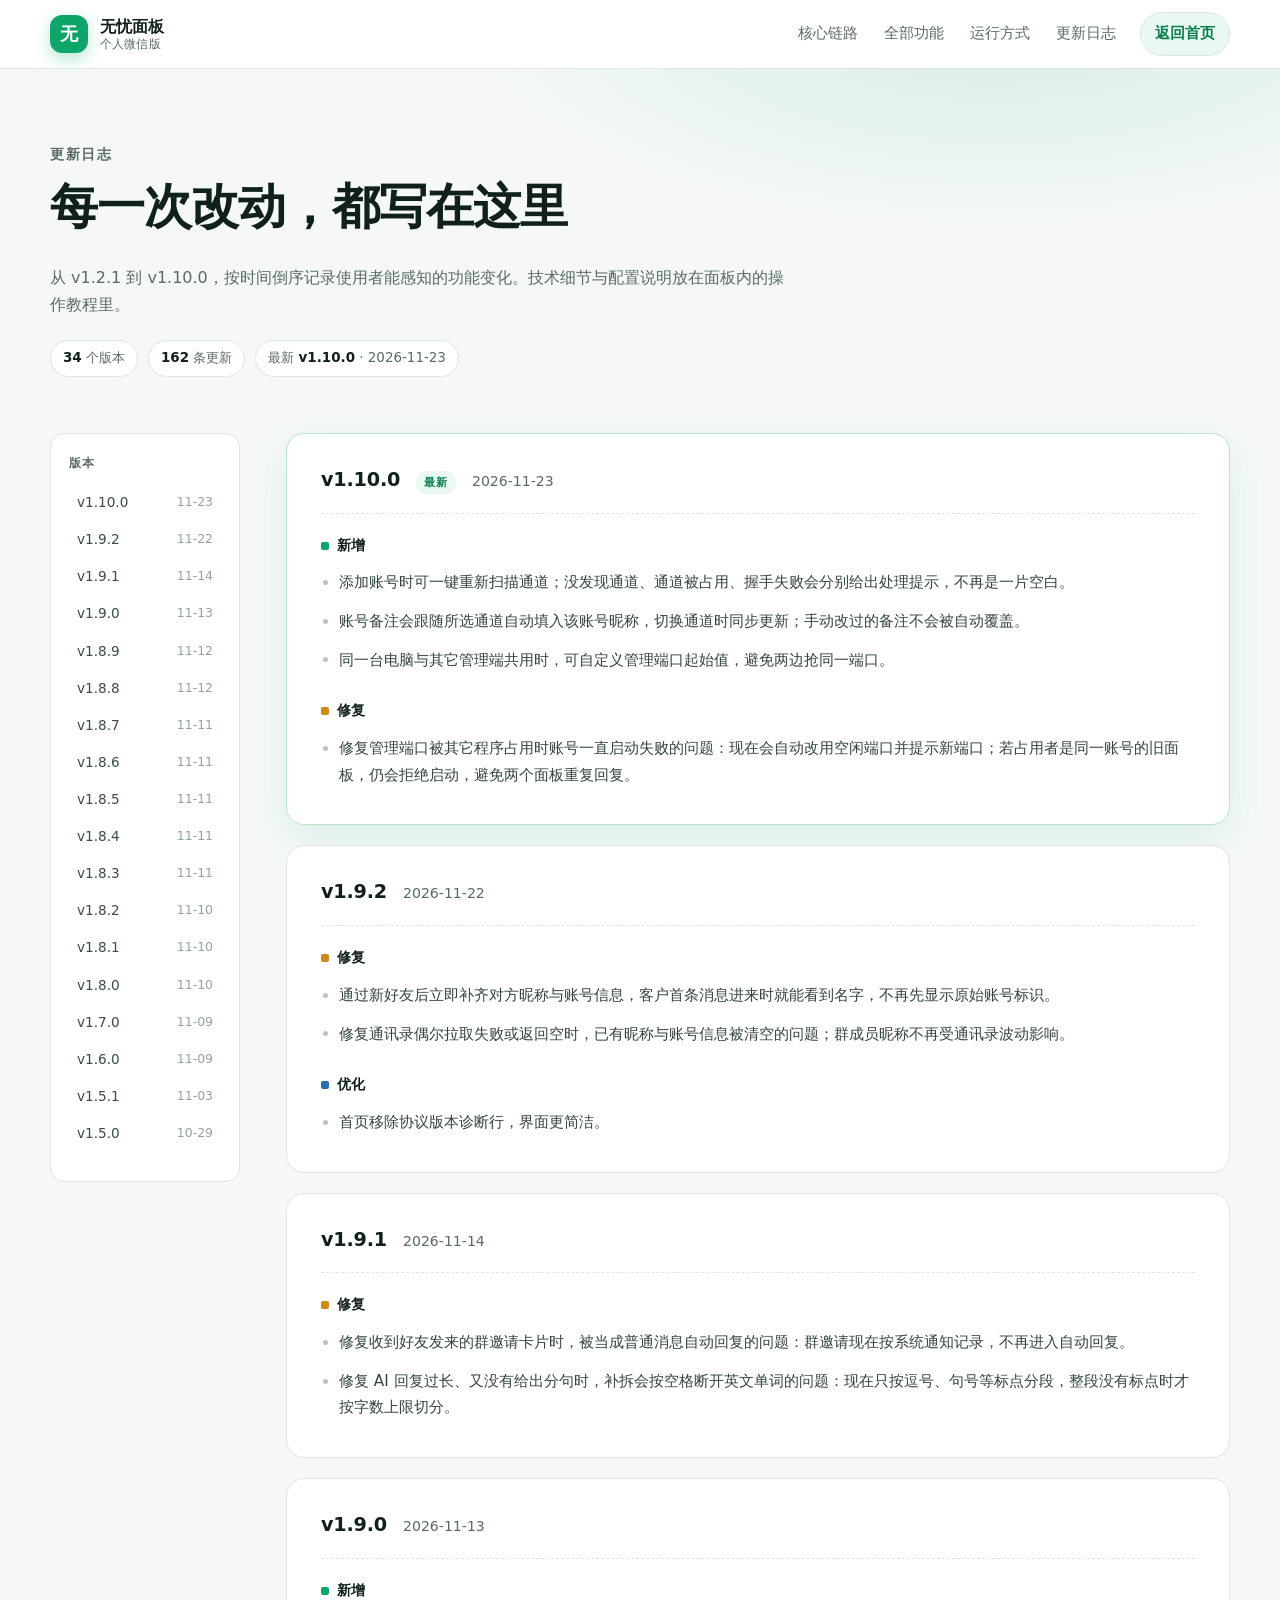
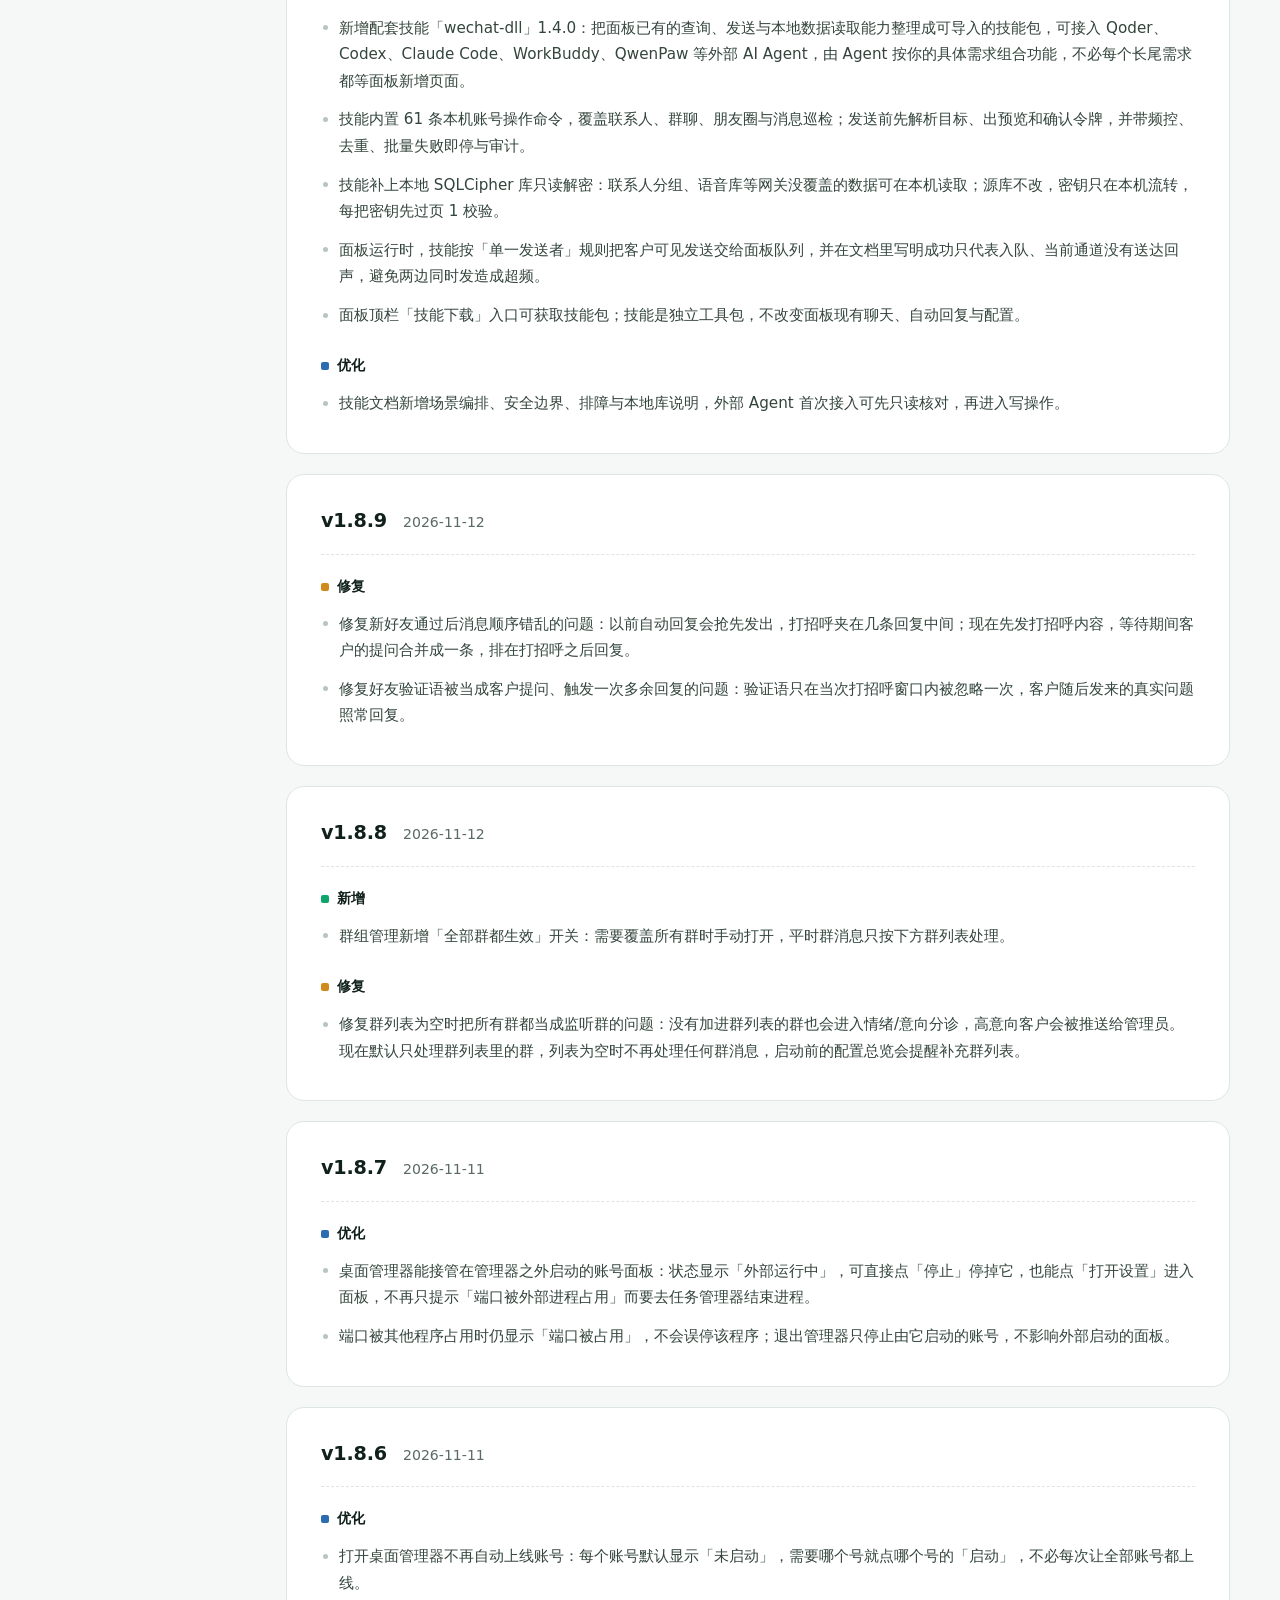
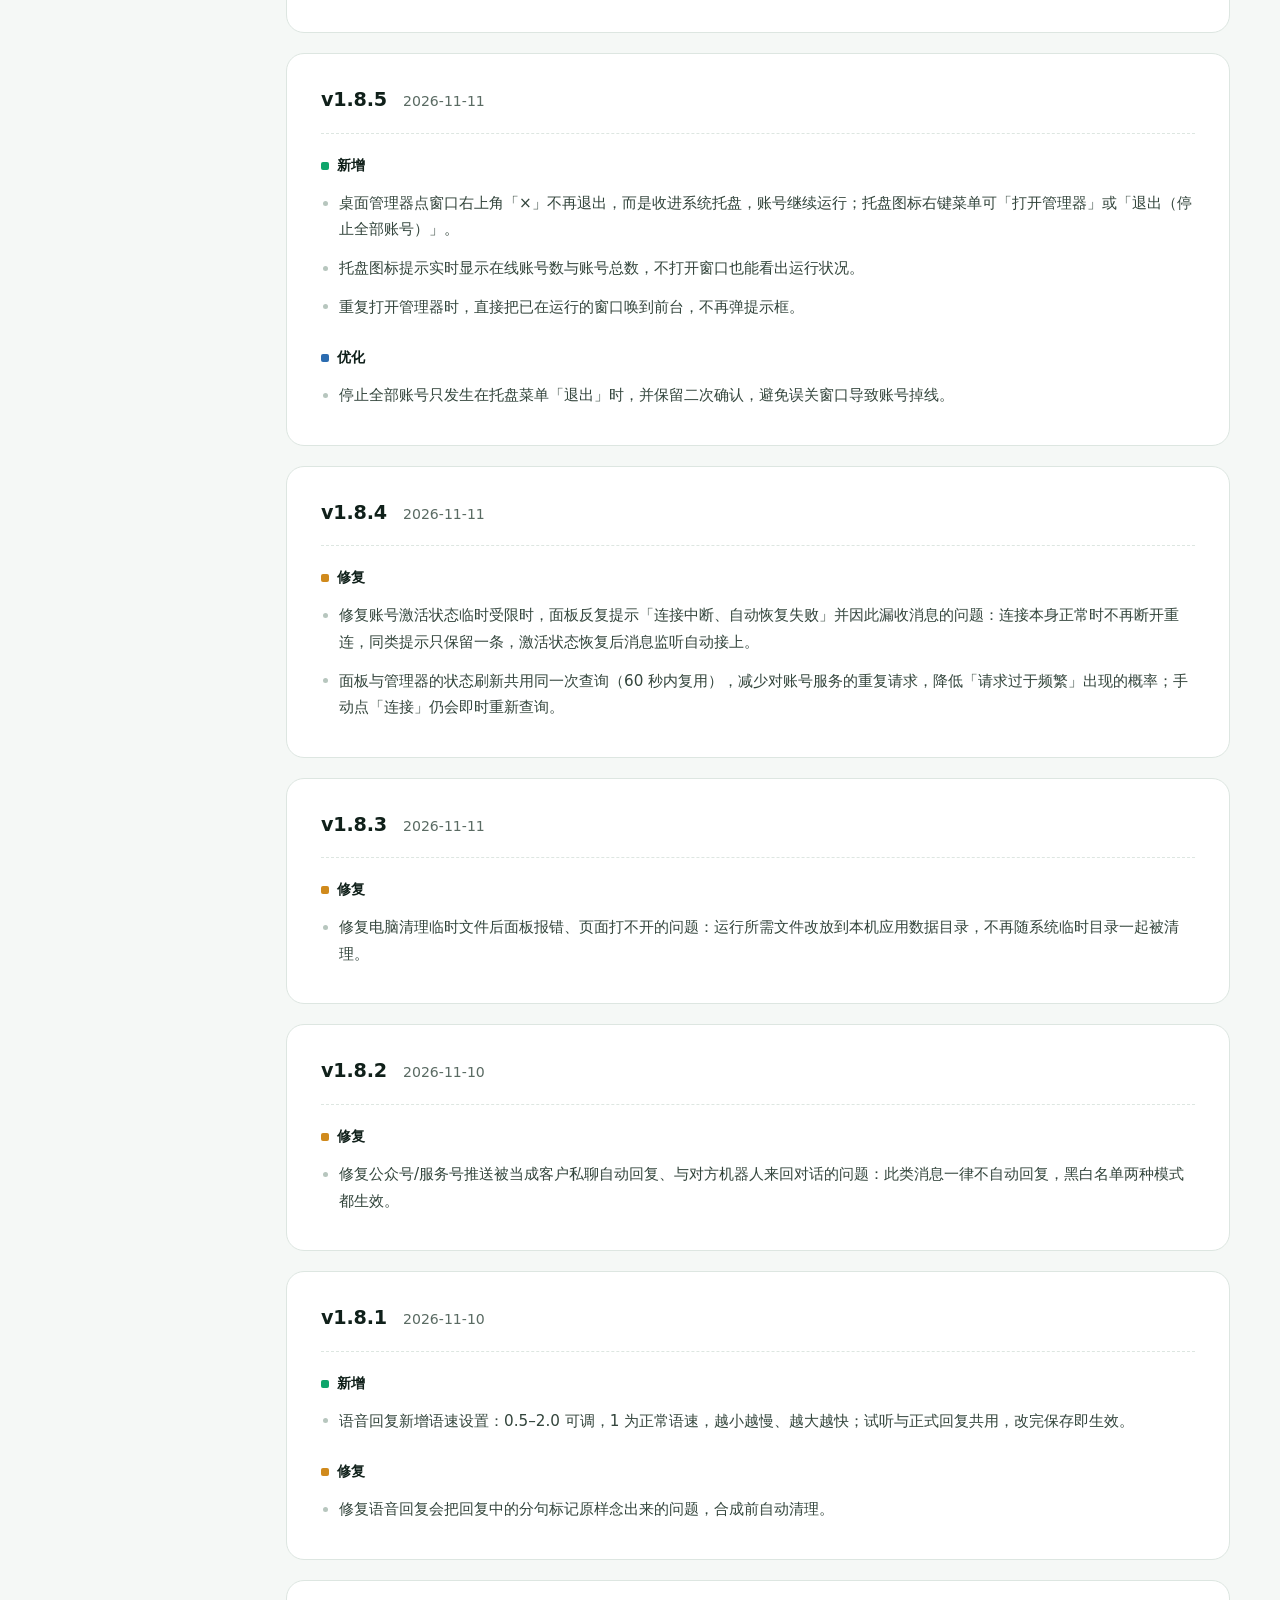
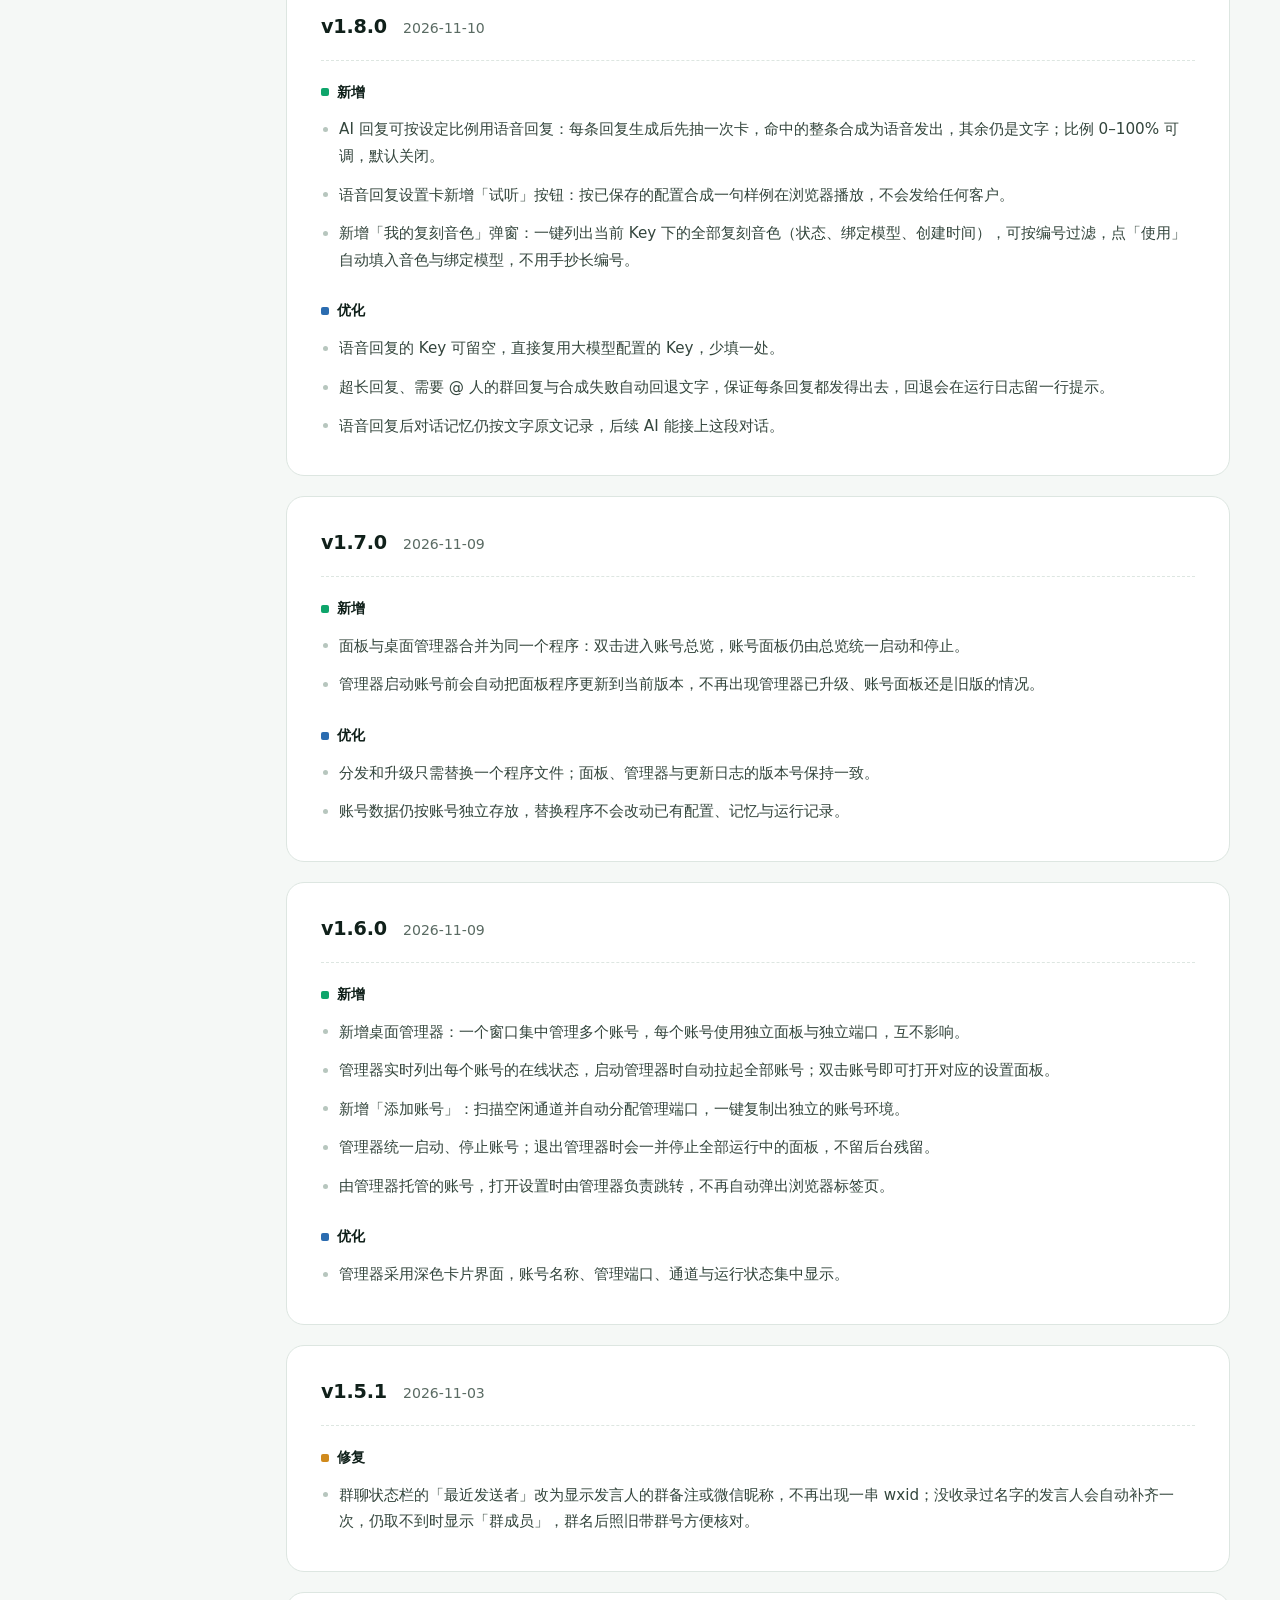
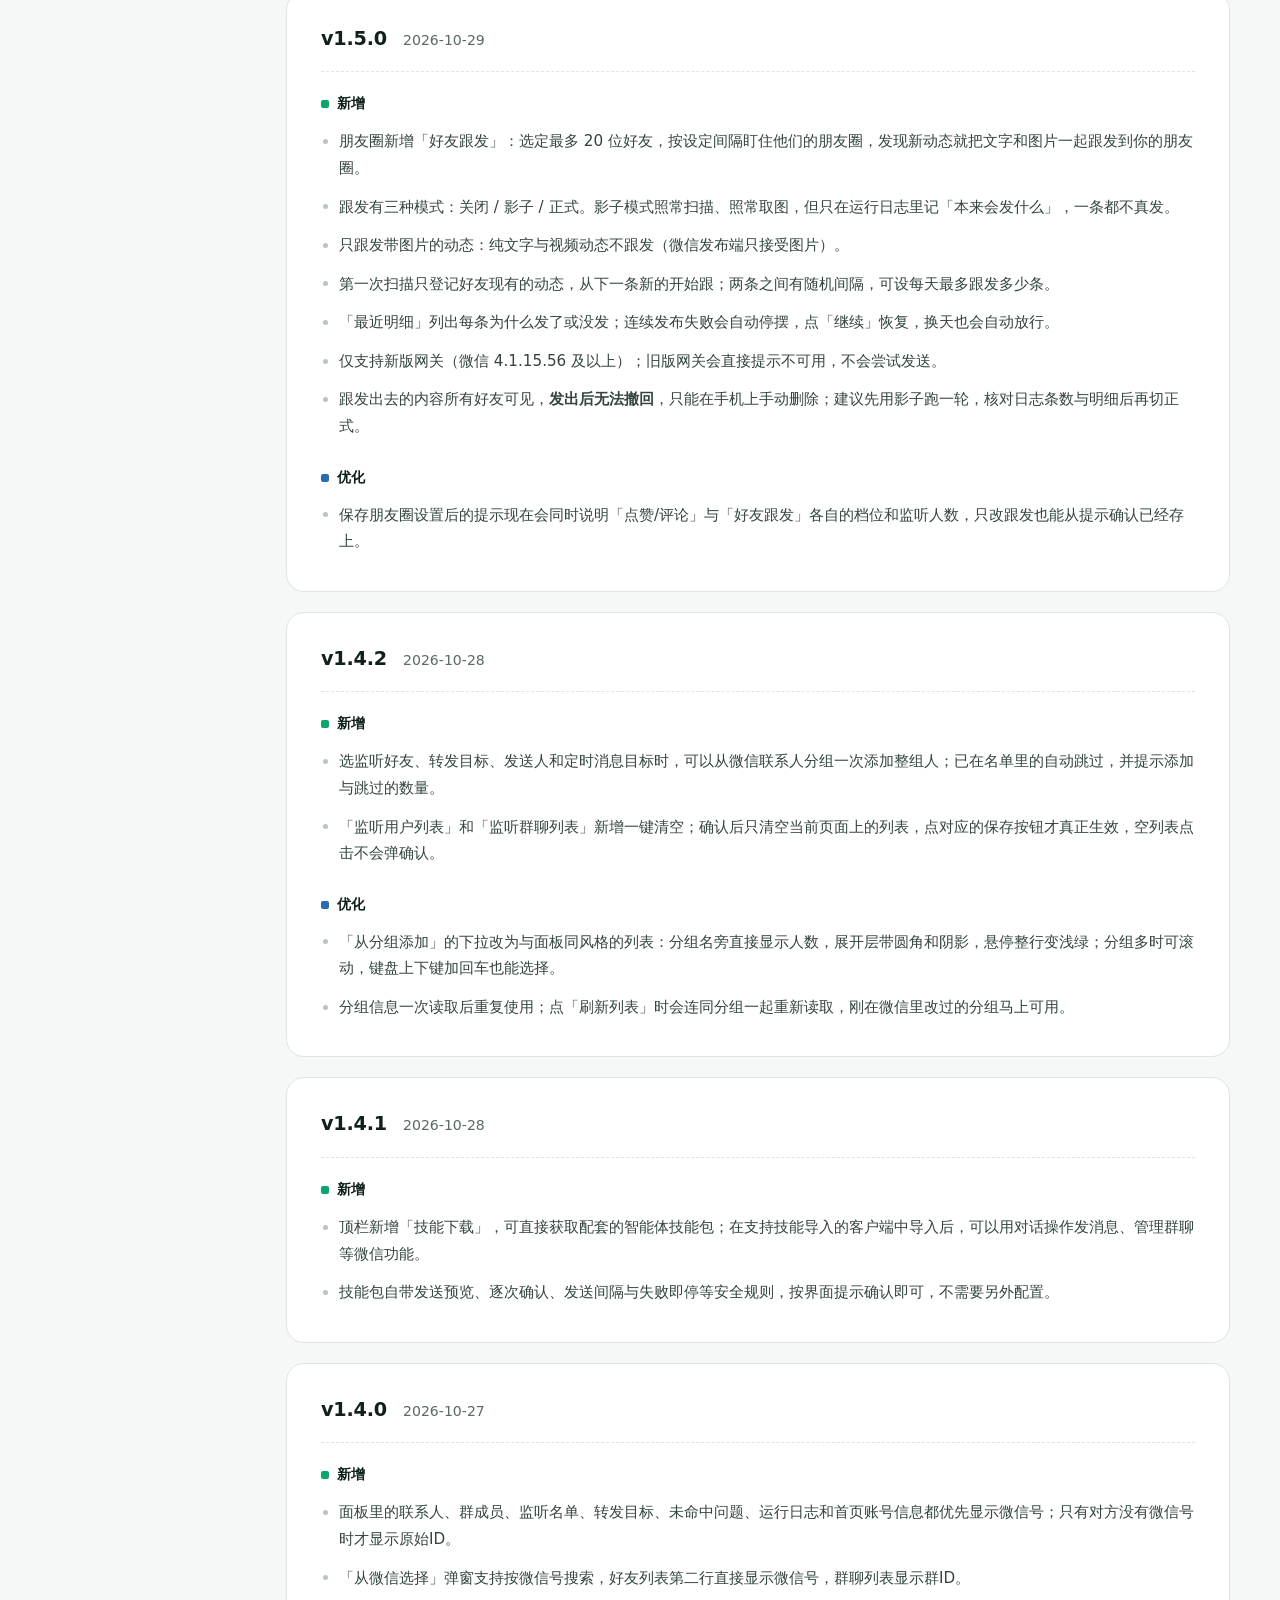
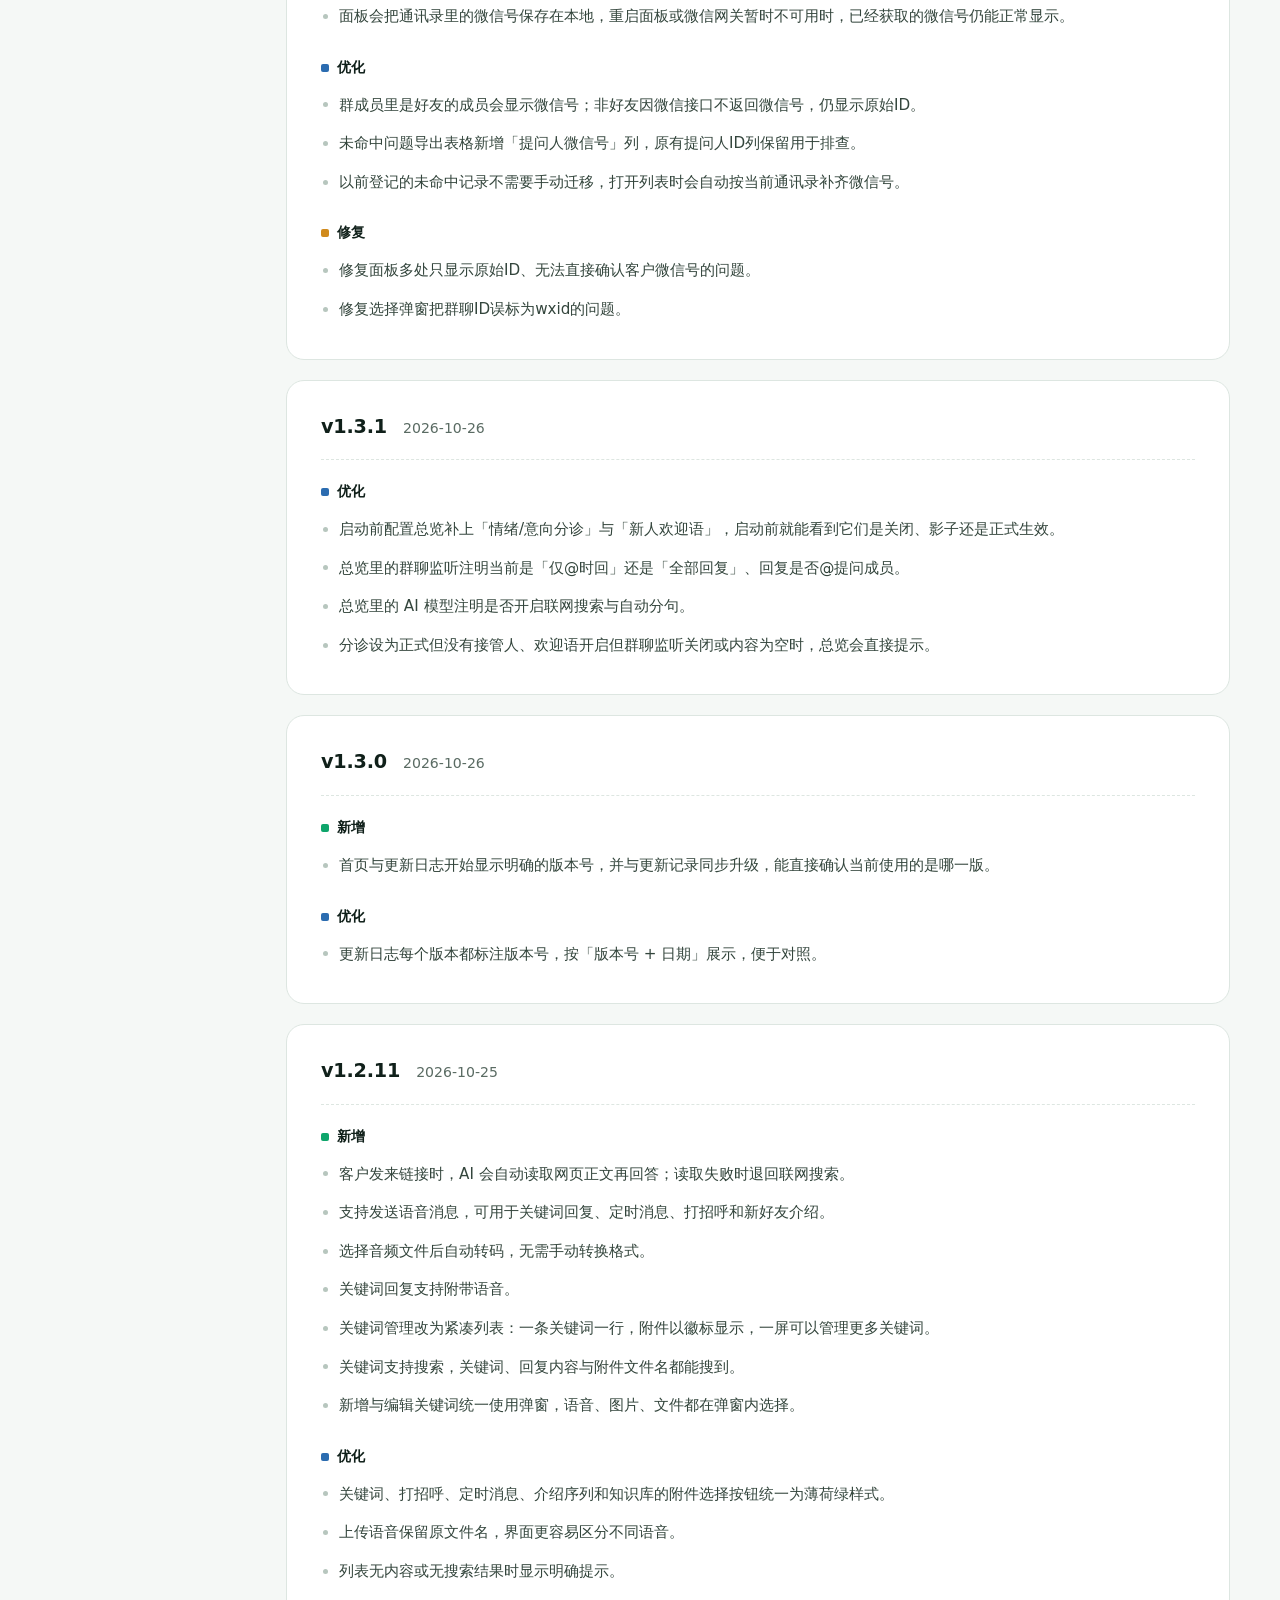
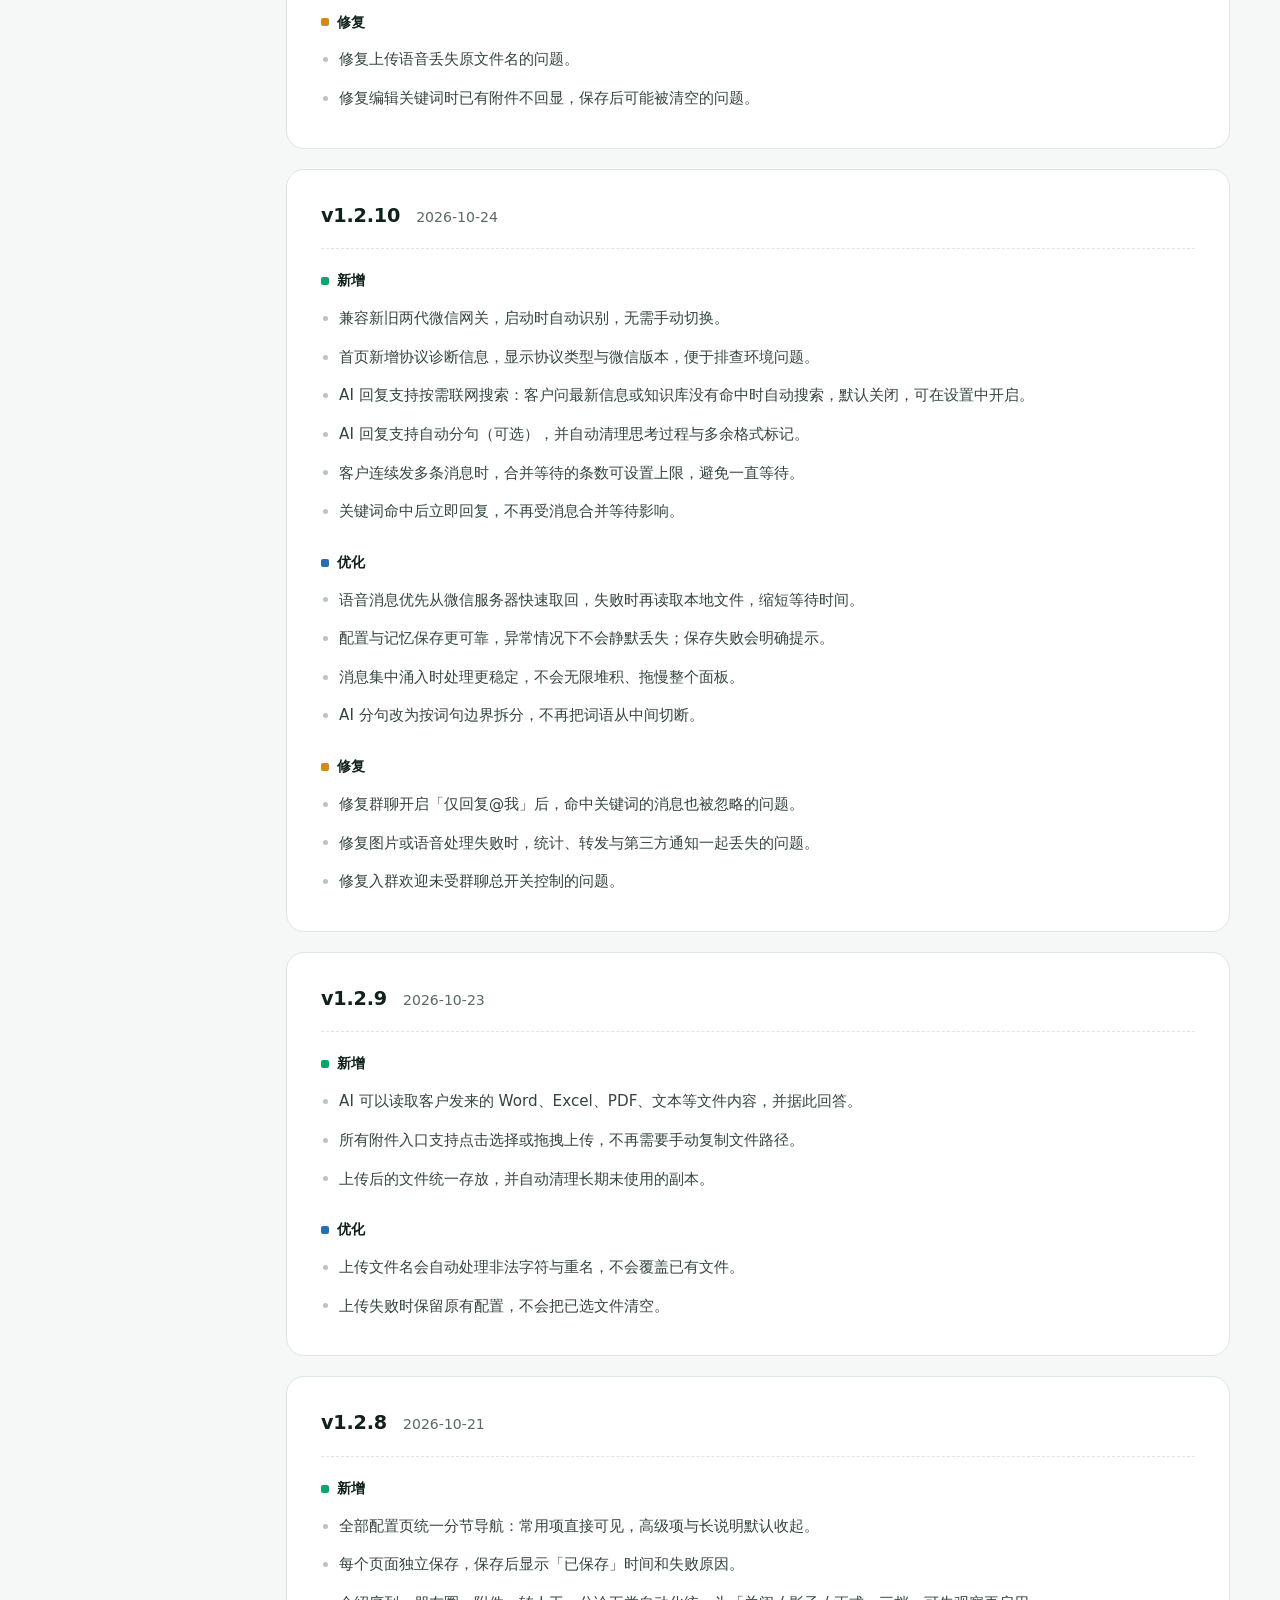
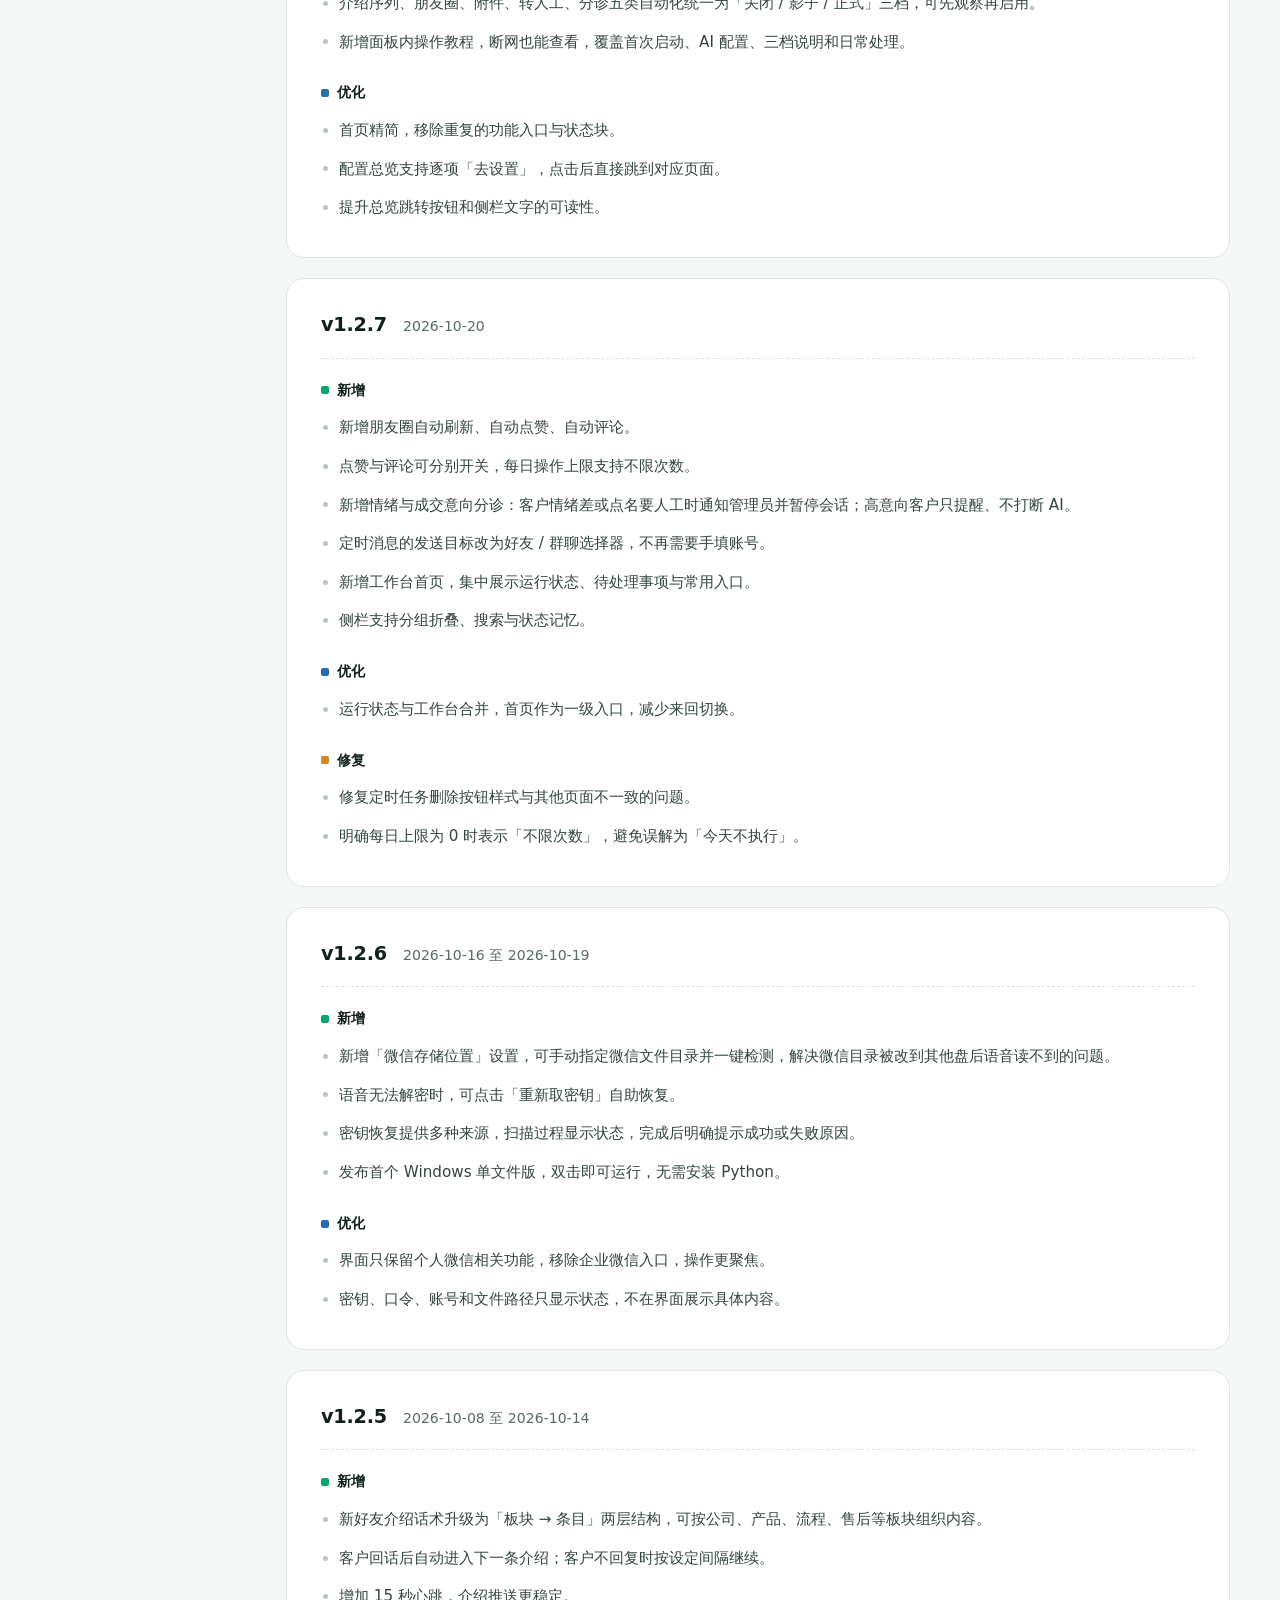
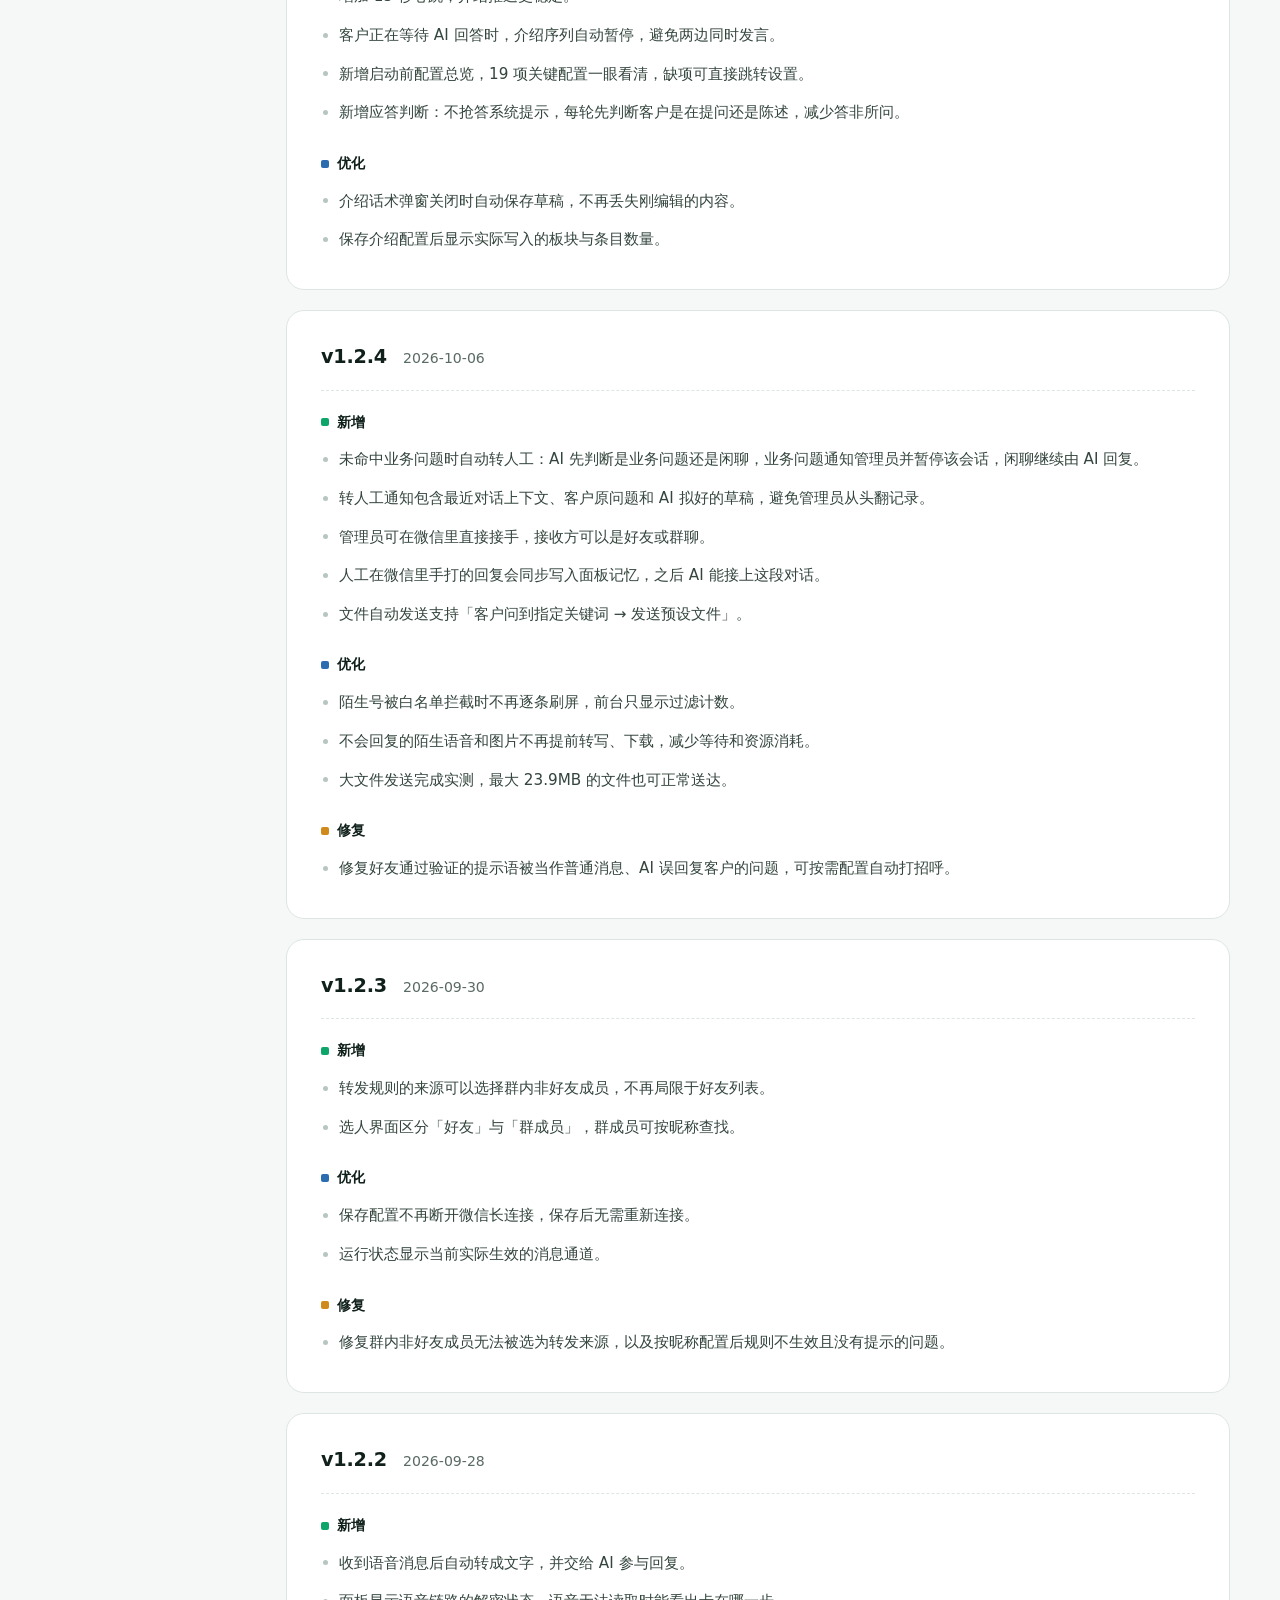
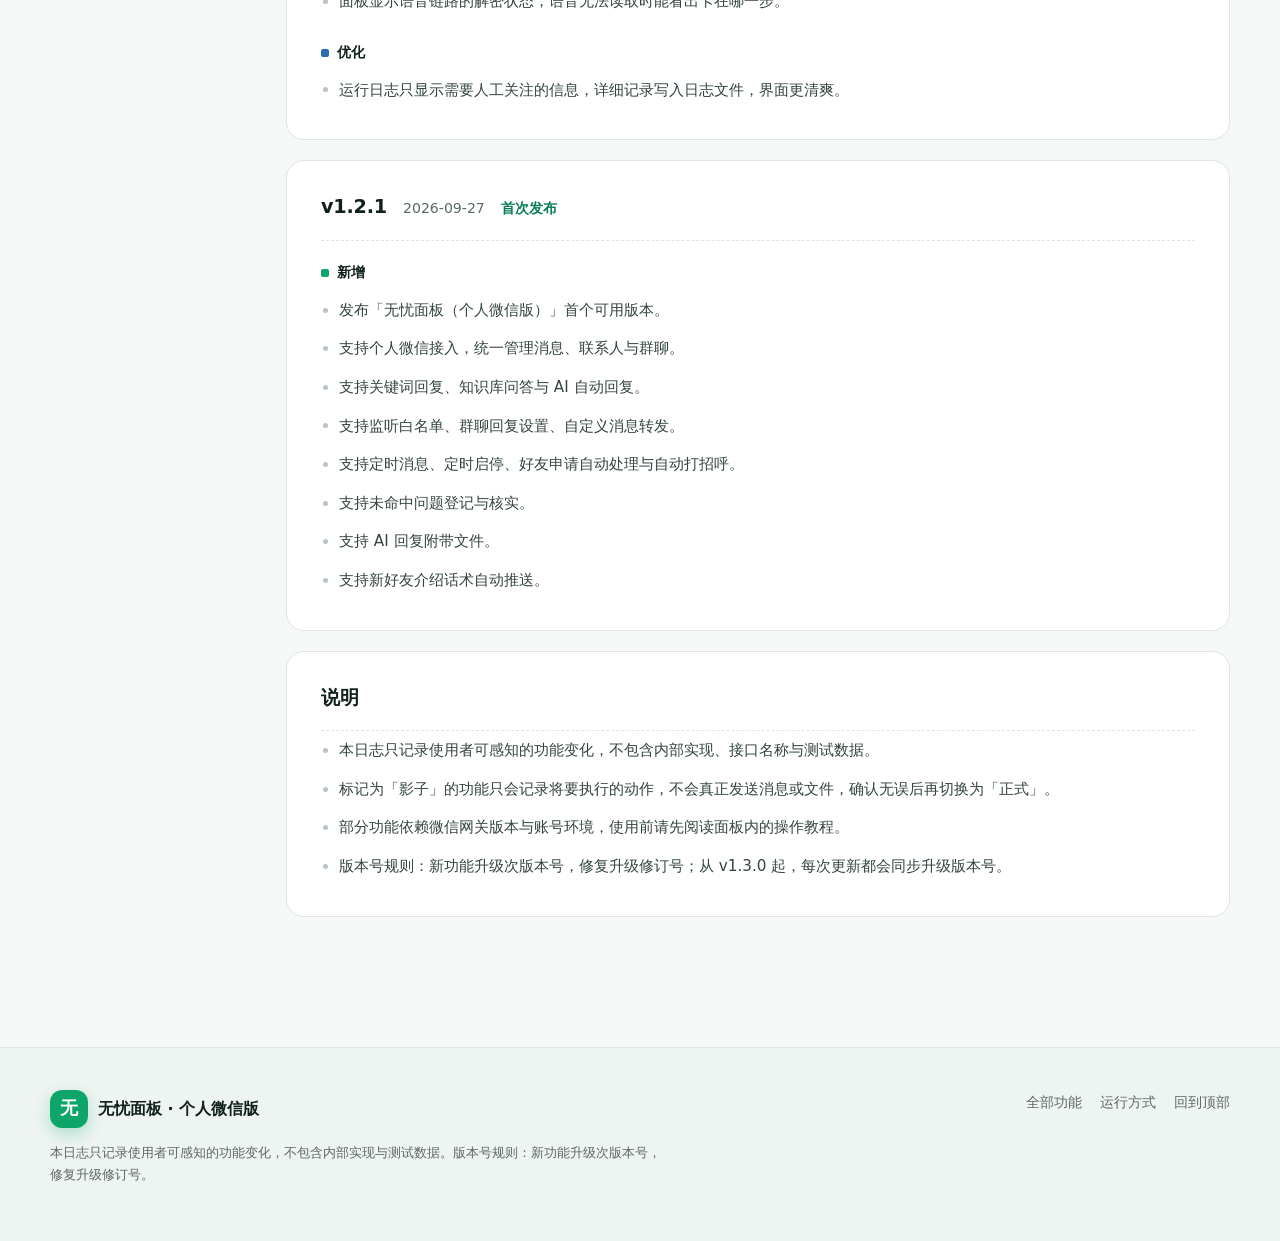
==== commit 5e17bcbd: "changelog: 发布 v1.10.0（添加账号扫描与端口避让）" ====
--- a/changelog.html
+++ b/changelog.html
@@ -4,9 +4,9 @@
   <meta charset="utf-8">
   <meta name="viewport" content="width=device-width, initial-scale=1">
   <title>更新日志 · 无忧面板</title>
-  <meta name="description" content="无忧面板个人微信版更新日志：从 v1.2.1 到 v1.9.2，共 33 个版本、158 条使用者可感知的功能变化。">
+  <meta name="description" content="无忧面板个人微信版更新日志：从 v1.2.1 到 v1.10.0，共 34 个版本、162 条使用者可感知的功能变化。">
   <meta property="og:title" content="更新日志 · 无忧面板">
-  <meta property="og:description" content="从 v1.2.1 到 v1.9.2，共 33 个版本、158 条功能变化。">
+  <meta property="og:description" content="从 v1.2.1 到 v1.10.0，共 34 个版本、162 条功能变化。">
   <meta property="og:type" content="website">
   <link rel="icon" href="assets/favicon.svg" type="image/svg+xml">
   <link rel="stylesheet" href="assets/styles.css">
@@ -33,11 +33,11 @@
       <div class="wrap">
         <p class="eyebrow">更新日志</p>
         <h1>每一次改动，都写在这里</h1>
-        <p>从 v1.2.1 到 v1.9.2，按时间倒序记录使用者能感知的功能变化。技术细节与配置说明放在面板内的操作教程里。</p>
+        <p>从 v1.2.1 到 v1.10.0，按时间倒序记录使用者能感知的功能变化。技术细节与配置说明放在面板内的操作教程里。</p>
         <div class="log-stats">
-          <span><strong>33</strong> 个版本</span>
-          <span><strong>158</strong> 条更新</span>
-          <span>最新 <strong>v1.9.2</strong> · 2026-11-22</span>
+          <span><strong>34</strong> 个版本</span>
+          <span><strong>162</strong> 条更新</span>
+          <span>最新 <strong>v1.10.0</strong> · 2026-11-23</span>
         </div>
       </div>
     </section>
@@ -45,10 +45,10 @@
     <div class="wrap log-layout">
       <aside class="log-toc" aria-label="版本目录">
         <h2>版本</h2>
-        <ol><li><a href="#v1-9-2"><span>v1.9.2</span><span class="toc-date">11-22</span></a></li><li><a href="#v1-9-1"><span>v1.9.1</span><span class="toc-date">11-14</span></a></li><li><a href="#v1-9-0"><span>v1.9.0</span><span class="toc-date">11-13</span></a></li><li><a href="#v1-8-9"><span>v1.8.9</span><span class="toc-date">11-12</span></a></li><li><a href="#v1-8-8"><span>v1.8.8</span><span class="toc-date">11-12</span></a></li><li><a href="#v1-8-7"><span>v1.8.7</span><span class="toc-date">11-11</span></a></li><li><a href="#v1-8-6"><span>v1.8.6</span><span class="toc-date">11-11</span></a></li><li><a href="#v1-8-5"><span>v1.8.5</span><span class="toc-date">11-11</span></a></li><li><a href="#v1-8-4"><span>v1.8.4</span><span class="toc-date">11-11</span></a></li><li><a href="#v1-8-3"><span>v1.8.3</span><span class="toc-date">11-11</span></a></li><li><a href="#v1-8-2"><span>v1.8.2</span><span class="toc-date">11-10</span></a></li><li><a href="#v1-8-1"><span>v1.8.1</span><span class="toc-date">11-10</span></a></li><li><a href="#v1-8-0"><span>v1.8.0</span><span class="toc-date">11-10</span></a></li><li><a href="#v1-7-0"><span>v1.7.0</span><span class="toc-date">11-09</span></a></li><li><a href="#v1-6-0"><span>v1.6.0</span><span class="toc-date">11-09</span></a></li><li><a href="#v1-5-1"><span>v1.5.1</span><span class="toc-date">11-03</span></a></li><li><a href="#v1-5-0"><span>v1.5.0</span><span class="toc-date">10-29</span></a></li><li><a href="#v1-4-2"><span>v1.4.2</span><span class="toc-date">10-28</span></a></li><li><a href="#v1-4-1"><span>v1.4.1</span><span class="toc-date">10-28</span></a></li><li><a href="#v1-4-0"><span>v1.4.0</span><span class="toc-date">10-27</span></a></li><li><a href="#v1-3-1"><span>v1.3.1</span><span class="toc-date">10-26</span></a></li><li><a href="#v1-3-0"><span>v1.3.0</span><span class="toc-date">10-26</span></a></li><li><a href="#v1-2-11"><span>v1.2.11</span><span class="toc-date">10-25</span></a></li><li><a href="#v1-2-10"><span>v1.2.10</span><span class="toc-date">10-24</span></a></li><li><a href="#v1-2-9"><span>v1.2.9</span><span class="toc-date">10-23</span></a></li><li><a href="#v1-2-8"><span>v1.2.8</span><span class="toc-date">10-21</span></a></li><li><a href="#v1-2-7"><span>v1.2.7</span><span class="toc-date">10-20</span></a></li><li><a href="#v1-2-6"><span>v1.2.6</span><span class="toc-date">10-19</span></a></li><li><a href="#v1-2-5"><span>v1.2.5</span><span class="toc-date">10-14</span></a></li><li><a href="#v1-2-4"><span>v1.2.4</span><span class="toc-date">10-06</span></a></li><li><a href="#v1-2-3"><span>v1.2.3</span><span class="toc-date">09-30</span></a></li><li><a href="#v1-2-2"><span>v1.2.2</span><span class="toc-date">09-28</span></a></li><li><a href="#v1-2-1"><span>v1.2.1</span><span class="toc-date">09-27</span></a></li></ol>
+        <ol><li><a href="#v1-10-0"><span>v1.10.0</span><span class="toc-date">11-23</span></a></li><li><a href="#v1-9-2"><span>v1.9.2</span><span class="toc-date">11-22</span></a></li><li><a href="#v1-9-1"><span>v1.9.1</span><span class="toc-date">11-14</span></a></li><li><a href="#v1-9-0"><span>v1.9.0</span><span class="toc-date">11-13</span></a></li><li><a href="#v1-8-9"><span>v1.8.9</span><span class="toc-date">11-12</span></a></li><li><a href="#v1-8-8"><span>v1.8.8</span><span class="toc-date">11-12</span></a></li><li><a href="#v1-8-7"><span>v1.8.7</span><span class="toc-date">11-11</span></a></li><li><a href="#v1-8-6"><span>v1.8.6</span><span class="toc-date">11-11</span></a></li><li><a href="#v1-8-5"><span>v1.8.5</span><span class="toc-date">11-11</span></a></li><li><a href="#v1-8-4"><span>v1.8.4</span><span class="toc-date">11-11</span></a></li><li><a href="#v1-8-3"><span>v1.8.3</span><span class="toc-date">11-11</span></a></li><li><a href="#v1-8-2"><span>v1.8.2</span><span class="toc-date">11-10</span></a></li><li><a href="#v1-8-1"><span>v1.8.1</span><span class="toc-date">11-10</span></a></li><li><a href="#v1-8-0"><span>v1.8.0</span><span class="toc-date">11-10</span></a></li><li><a href="#v1-7-0"><span>v1.7.0</span><span class="toc-date">11-09</span></a></li><li><a href="#v1-6-0"><span>v1.6.0</span><span class="toc-date">11-09</span></a></li><li><a href="#v1-5-1"><span>v1.5.1</span><span class="toc-date">11-03</span></a></li><li><a href="#v1-5-0"><span>v1.5.0</span><span class="toc-date">10-29</span></a></li><li><a href="#v1-4-2"><span>v1.4.2</span><span class="toc-date">10-28</span></a></li><li><a href="#v1-4-1"><span>v1.4.1</span><span class="toc-date">10-28</span></a></li><li><a href="#v1-4-0"><span>v1.4.0</span><span class="toc-date">10-27</span></a></li><li><a href="#v1-3-1"><span>v1.3.1</span><span class="toc-date">10-26</span></a></li><li><a href="#v1-3-0"><span>v1.3.0</span><span class="toc-date">10-26</span></a></li><li><a href="#v1-2-11"><span>v1.2.11</span><span class="toc-date">10-25</span></a></li><li><a href="#v1-2-10"><span>v1.2.10</span><span class="toc-date">10-24</span></a></li><li><a href="#v1-2-9"><span>v1.2.9</span><span class="toc-date">10-23</span></a></li><li><a href="#v1-2-8"><span>v1.2.8</span><span class="toc-date">10-21</span></a></li><li><a href="#v1-2-7"><span>v1.2.7</span><span class="toc-date">10-20</span></a></li><li><a href="#v1-2-6"><span>v1.2.6</span><span class="toc-date">10-19</span></a></li><li><a href="#v1-2-5"><span>v1.2.5</span><span class="toc-date">10-14</span></a></li><li><a href="#v1-2-4"><span>v1.2.4</span><span class="toc-date">10-06</span></a></li><li><a href="#v1-2-3"><span>v1.2.3</span><span class="toc-date">09-30</span></a></li><li><a href="#v1-2-2"><span>v1.2.2</span><span class="toc-date">09-28</span></a></li><li><a href="#v1-2-1"><span>v1.2.1</span><span class="toc-date">09-27</span></a></li></ol>
       </aside>
       <div class="log-list-wrap">
-        <article class="ver-card is-latest" id="v1-9-2"><header class="ver-head"><span class="ver-badge">v1.9.2</span><span class="ver-new">最新</span><span class="ver-date">2026-11-22</span></header><div class="log-group"><h3 class="group-label fix">修复</h3><ul class="log-list"><li>通过新好友后立即补齐对方昵称与账号信息，客户首条消息进来时就能看到名字，不再先显示原始账号标识。</li><li>修复通讯录偶尔拉取失败或返回空时，已有昵称与账号信息被清空的问题；群成员昵称不再受通讯录波动影响。</li></ul></div><div class="log-group"><h3 class="group-label improve">优化</h3><ul class="log-list"><li>首页移除协议版本诊断行，界面更简洁。</li></ul></div></article><article class="ver-card" id="v1-9-1"><header class="ver-head"><span class="ver-badge">v1.9.1</span><span class="ver-date">2026-11-14</span></header><div class="log-group"><h3 class="group-label fix">修复</h3><ul class="log-list"><li>修复收到好友发来的群邀请卡片时，被当成普通消息自动回复的问题：群邀请现在按系统通知记录，不再进入自动回复。</li><li>修复 AI 回复过长、又没有给出分句时，补拆会按空格断开英文单词的问题：现在只按逗号、句号等标点分段，整段没有标点时才按字数上限切分。</li></ul></div></article><article class="ver-card" id="v1-9-0"><header class="ver-head"><span class="ver-badge">v1.9.0</span><span class="ver-date">2026-11-13</span></header><div class="log-group"><h3 class="group-label new">新增</h3><ul class="log-list"><li>新增配套技能「wechat-dll」1.4.0：把面板已有的查询、发送与本地数据读取能力整理成可导入的技能包，可接入 Qoder、Codex、Claude Code、WorkBuddy、QwenPaw 等外部 AI Agent，由 Agent 按你的具体需求组合功能，不必每个长尾需求都等面板新增页面。</li><li>技能内置 61 条本机账号操作命令，覆盖联系人、群聊、朋友圈与消息巡检；发送前先解析目标、出预览和确认令牌，并带频控、去重、批量失败即停与审计。</li><li>技能补上本地 SQLCipher 库只读解密：联系人分组、语音库等网关没覆盖的数据可在本机读取；源库不改，密钥只在本机流转，每把密钥先过页 1 校验。</li><li>面板运行时，技能按「单一发送者」规则把客户可见发送交给面板队列，并在文档里写明成功只代表入队、当前通道没有送达回声，避免两边同时发造成超频。</li><li>面板顶栏「技能下载」入口可获取技能包；技能是独立工具包，不改变面板现有聊天、自动回复与配置。</li></ul></div><div class="log-group"><h3 class="group-label improve">优化</h3><ul class="log-list"><li>技能文档新增场景编排、安全边界、排障与本地库说明，外部 Agent 首次接入可先只读核对，再进入写操作。</li></ul></div></article><article class="ver-card" id="v1-8-9"><header class="ver-head"><span class="ver-badge">v1.8.9</span><span class="ver-date">2026-11-12</span></header><div class="log-group"><h3 class="group-label fix">修复</h3><ul class="log-list"><li>修复新好友通过后消息顺序错乱的问题：以前自动回复会抢先发出，打招呼夹在几条回复中间；现在先发打招呼内容，等待期间客户的提问合并成一条，排在打招呼之后回复。</li><li>修复好友验证语被当成客户提问、触发一次多余回复的问题：验证语只在当次打招呼窗口内被忽略一次，客户随后发来的真实问题照常回复。</li></ul></div></article><article class="ver-card" id="v1-8-8"><header class="ver-head"><span class="ver-badge">v1.8.8</span><span class="ver-date">2026-11-12</span></header><div class="log-group"><h3 class="group-label new">新增</h3><ul class="log-list"><li>群组管理新增「全部群都生效」开关：需要覆盖所有群时手动打开，平时群消息只按下方群列表处理。</li></ul></div><div class="log-group"><h3 class="group-label fix">修复</h3><ul class="log-list"><li>修复群列表为空时把所有群都当成监听群的问题：没有加进群列表的群也会进入情绪/意向分诊，高意向客户会被推送给管理员。现在默认只处理群列表里的群，列表为空时不再处理任何群消息，启动前的配置总览会提醒补充群列表。</li></ul></div></article><article class="ver-card" id="v1-8-7"><header class="ver-head"><span class="ver-badge">v1.8.7</span><span class="ver-date">2026-11-11</span></header><div class="log-group"><h3 class="group-label improve">优化</h3><ul class="log-list"><li>桌面管理器能接管在管理器之外启动的账号面板：状态显示「外部运行中」，可直接点「停止」停掉它，也能点「打开设置」进入面板，不再只提示「端口被外部进程占用」而要去任务管理器结束进程。</li><li>端口被其他程序占用时仍显示「端口被占用」，不会误停该程序；退出管理器只停止由它启动的账号，不影响外部启动的面板。</li></ul></div></article><article class="ver-card" id="v1-8-6"><header class="ver-head"><span class="ver-badge">v1.8.6</span><span class="ver-date">2026-11-11</span></header><div class="log-group"><h3 class="group-label improve">优化</h3><ul class="log-list"><li>打开桌面管理器不再自动上线账号：每个账号默认显示「未启动」，需要哪个号就点哪个号的「启动」，不必每次让全部账号都上线。</li></ul></div></article><article class="ver-card" id="v1-8-5"><header class="ver-head"><span class="ver-badge">v1.8.5</span><span class="ver-date">2026-11-11</span></header><div class="log-group"><h3 class="group-label new">新增</h3><ul class="log-list"><li>桌面管理器点窗口右上角「×」不再退出，而是收进系统托盘，账号继续运行；托盘图标右键菜单可「打开管理器」或「退出（停止全部账号）」。</li><li>托盘图标提示实时显示在线账号数与账号总数，不打开窗口也能看出运行状况。</li><li>重复打开管理器时，直接把已在运行的窗口唤到前台，不再弹提示框。</li></ul></div><div class="log-group"><h3 class="group-label improve">优化</h3><ul class="log-list"><li>停止全部账号只发生在托盘菜单「退出」时，并保留二次确认，避免误关窗口导致账号掉线。</li></ul></div></article><article class="ver-card" id="v1-8-4"><header class="ver-head"><span class="ver-badge">v1.8.4</span><span class="ver-date">2026-11-11</span></header><div class="log-group"><h3 class="group-label fix">修复</h3><ul class="log-list"><li>修复账号激活状态临时受限时，面板反复提示「连接中断、自动恢复失败」并因此漏收消息的问题：连接本身正常时不再断开重连，同类提示只保留一条，激活状态恢复后消息监听自动接上。</li><li>面板与管理器的状态刷新共用同一次查询（60 秒内复用），减少对账号服务的重复请求，降低「请求过于频繁」出现的概率；手动点「连接」仍会即时重新查询。</li></ul></div></article><article class="ver-card" id="v1-8-3"><header class="ver-head"><span class="ver-badge">v1.8.3</span><span class="ver-date">2026-11-11</span></header><div class="log-group"><h3 class="group-label fix">修复</h3><ul class="log-list"><li>修复电脑清理临时文件后面板报错、页面打不开的问题：运行所需文件改放到本机应用数据目录，不再随系统临时目录一起被清理。</li></ul></div></article><article class="ver-card" id="v1-8-2"><header class="ver-head"><span class="ver-badge">v1.8.2</span><span class="ver-date">2026-11-10</span></header><div class="log-group"><h3 class="group-label fix">修复</h3><ul class="log-list"><li>修复公众号/服务号推送被当成客户私聊自动回复、与对方机器人来回对话的问题：此类消息一律不自动回复，黑白名单两种模式都生效。</li></ul></div></article><article class="ver-card" id="v1-8-1"><header class="ver-head"><span class="ver-badge">v1.8.1</span><span class="ver-date">2026-11-10</span></header><div class="log-group"><h3 class="group-label new">新增</h3><ul class="log-list"><li>语音回复新增语速设置：0.5–2.0 可调，1 为正常语速，越小越慢、越大越快；试听与正式回复共用，改完保存即生效。</li></ul></div><div class="log-group"><h3 class="group-label fix">修复</h3><ul class="log-list"><li>修复语音回复会把回复中的分句标记原样念出来的问题，合成前自动清理。</li></ul></div></article><article class="ver-card" id="v1-8-0"><header class="ver-head"><span class="ver-badge">v1.8.0</span><span class="ver-date">2026-11-10</span></header><div class="log-group"><h3 class="group-label new">新增</h3><ul class="log-list"><li>AI 回复可按设定比例用语音回复：每条回复生成后先抽一次卡，命中的整条合成为语音发出，其余仍是文字；比例 0–100% 可调，默认关闭。</li><li>语音回复设置卡新增「试听」按钮：按已保存的配置合成一句样例在浏览器播放，不会发给任何客户。</li><li>新增「我的复刻音色」弹窗：一键列出当前 Key 下的全部复刻音色（状态、绑定模型、创建时间），可按编号过滤，点「使用」自动填入音色与绑定模型，不用手抄长编号。</li></ul></div><div class="log-group"><h3 class="group-label improve">优化</h3><ul class="log-list"><li>语音回复的 Key 可留空，直接复用大模型配置的 Key，少填一处。</li><li>超长回复、需要 @ 人的群回复与合成失败自动回退文字，保证每条回复都发得出去，回退会在运行日志留一行提示。</li><li>语音回复后对话记忆仍按文字原文记录，后续 AI 能接上这段对话。</li></ul></div></article><article class="ver-card" id="v1-7-0"><header class="ver-head"><span class="ver-badge">v1.7.0</span><span class="ver-date">2026-11-09</span></header><div class="log-group"><h3 class="group-label new">新增</h3><ul class="log-list"><li>面板与桌面管理器合并为同一个程序：双击进入账号总览，账号面板仍由总览统一启动和停止。</li><li>管理器启动账号前会自动把面板程序更新到当前版本，不再出现管理器已升级、账号面板还是旧版的情况。</li></ul></div><div class="log-group"><h3 class="group-label improve">优化</h3><ul class="log-list"><li>分发和升级只需替换一个程序文件；面板、管理器与更新日志的版本号保持一致。</li><li>账号数据仍按账号独立存放，替换程序不会改动已有配置、记忆与运行记录。</li></ul></div></article><article class="ver-card" id="v1-6-0"><header class="ver-head"><span class="ver-badge">v1.6.0</span><span class="ver-date">2026-11-09</span></header><div class="log-group"><h3 class="group-label new">新增</h3><ul class="log-list"><li>新增桌面管理器：一个窗口集中管理多个账号，每个账号使用独立面板与独立端口，互不影响。</li><li>管理器实时列出每个账号的在线状态，启动管理器时自动拉起全部账号；双击账号即可打开对应的设置面板。</li><li>新增「添加账号」：扫描空闲通道并自动分配管理端口，一键复制出独立的账号环境。</li><li>管理器统一启动、停止账号；退出管理器时会一并停止全部运行中的面板，不留后台残留。</li><li>由管理器托管的账号，打开设置时由管理器负责跳转，不再自动弹出浏览器标签页。</li></ul></div><div class="log-group"><h3 class="group-label improve">优化</h3><ul class="log-list"><li>管理器采用深色卡片界面，账号名称、管理端口、通道与运行状态集中显示。</li></ul></div></article><article class="ver-card" id="v1-5-1"><header class="ver-head"><span class="ver-badge">v1.5.1</span><span class="ver-date">2026-11-03</span></header><div class="log-group"><h3 class="group-label fix">修复</h3><ul class="log-list"><li>群聊状态栏的「最近发送者」改为显示发言人的群备注或微信昵称，不再出现一串 wxid；没收录过名字的发言人会自动补齐一次，仍取不到时显示「群成员」，群名后照旧带群号方便核对。</li></ul></div></article><article class="ver-card" id="v1-5-0"><header class="ver-head"><span class="ver-badge">v1.5.0</span><span class="ver-date">2026-10-29</span></header><div class="log-group"><h3 class="group-label new">新增</h3><ul class="log-list"><li>朋友圈新增「好友跟发」：选定最多 20 位好友，按设定间隔盯住他们的朋友圈，发现新动态就把文字和图片一起跟发到你的朋友圈。</li><li>跟发有三种模式：关闭 / 影子 / 正式。影子模式照常扫描、照常取图，但只在运行日志里记「本来会发什么」，一条都不真发。</li><li>只跟发带图片的动态：纯文字与视频动态不跟发（微信发布端只接受图片）。</li><li>第一次扫描只登记好友现有的动态，从下一条新的开始跟；两条之间有随机间隔，可设每天最多跟发多少条。</li><li>「最近明细」列出每条为什么发了或没发；连续发布失败会自动停摆，点「继续」恢复，换天也会自动放行。</li><li>仅支持新版网关（微信 4.1.15.56 及以上）；旧版网关会直接提示不可用，不会尝试发送。</li><li>跟发出去的内容所有好友可见，<strong>发出后无法撤回</strong>，只能在手机上手动删除；建议先用影子跑一轮，核对日志条数与明细后再切正式。</li></ul></div><div class="log-group"><h3 class="group-label improve">优化</h3><ul class="log-list"><li>保存朋友圈设置后的提示现在会同时说明「点赞/评论」与「好友跟发」各自的档位和监听人数，只改跟发也能从提示确认已经存上。</li></ul></div></article><article class="ver-card" id="v1-4-2"><header class="ver-head"><span class="ver-badge">v1.4.2</span><span class="ver-date">2026-10-28</span></header><div class="log-group"><h3 class="group-label new">新增</h3><ul class="log-list"><li>选监听好友、转发目标、发送人和定时消息目标时，可以从微信联系人分组一次添加整组人；已在名单里的自动跳过，并提示添加与跳过的数量。</li><li>「监听用户列表」和「监听群聊列表」新增一键清空；确认后只清空当前页面上的列表，点对应的保存按钮才真正生效，空列表点击不会弹确认。</li></ul></div><div class="log-group"><h3 class="group-label improve">优化</h3><ul class="log-list"><li>「从分组添加」的下拉改为与面板同风格的列表：分组名旁直接显示人数，展开层带圆角和阴影，悬停整行变浅绿；分组多时可滚动，键盘上下键加回车也能选择。</li><li>分组信息一次读取后重复使用；点「刷新列表」时会连同分组一起重新读取，刚在微信里改过的分组马上可用。</li></ul></div></article><article class="ver-card" id="v1-4-1"><header class="ver-head"><span class="ver-badge">v1.4.1</span><span class="ver-date">2026-10-28</span></header><div class="log-group"><h3 class="group-label new">新增</h3><ul class="log-list"><li>顶栏新增「技能下载」，可直接获取配套的智能体技能包；在支持技能导入的客户端中导入后，可以用对话操作发消息、管理群聊等微信功能。</li><li>技能包自带发送预览、逐次确认、发送间隔与失败即停等安全规则，按界面提示确认即可，不需要另外配置。</li></ul></div></article><article class="ver-card" id="v1-4-0"><header class="ver-head"><span class="ver-badge">v1.4.0</span><span class="ver-date">2026-10-27</span></header><div class="log-group"><h3 class="group-label new">新增</h3><ul class="log-list"><li>面板里的联系人、群成员、监听名单、转发目标、未命中问题、运行日志和首页账号信息都优先显示微信号；只有对方没有微信号时才显示原始ID。</li><li>「从微信选择」弹窗支持按微信号搜索，好友列表第二行直接显示微信号，群聊列表显示群ID。</li><li>面板会把通讯录里的微信号保存在本地，重启面板或微信网关暂时不可用时，已经获取的微信号仍能正常显示。</li></ul></div><div class="log-group"><h3 class="group-label improve">优化</h3><ul class="log-list"><li>群成员里是好友的成员会显示微信号；非好友因微信接口不返回微信号，仍显示原始ID。</li><li>未命中问题导出表格新增「提问人微信号」列，原有提问人ID列保留用于排查。</li><li>以前登记的未命中记录不需要手动迁移，打开列表时会自动按当前通讯录补齐微信号。</li></ul></div><div class="log-group"><h3 class="group-label fix">修复</h3><ul class="log-list"><li>修复面板多处只显示原始ID、无法直接确认客户微信号的问题。</li><li>修复选择弹窗把群聊ID误标为wxid的问题。</li></ul></div></article><article class="ver-card" id="v1-3-1"><header class="ver-head"><span class="ver-badge">v1.3.1</span><span class="ver-date">2026-10-26</span></header><div class="log-group"><h3 class="group-label improve">优化</h3><ul class="log-list"><li>启动前配置总览补上「情绪/意向分诊」与「新人欢迎语」，启动前就能看到它们是关闭、影子还是正式生效。</li><li>总览里的群聊监听注明当前是「仅@时回」还是「全部回复」、回复是否@提问成员。</li><li>总览里的 AI 模型注明是否开启联网搜索与自动分句。</li><li>分诊设为正式但没有接管人、欢迎语开启但群聊监听关闭或内容为空时，总览会直接提示。</li></ul></div></article><article class="ver-card" id="v1-3-0"><header class="ver-head"><span class="ver-badge">v1.3.0</span><span class="ver-date">2026-10-26</span></header><div class="log-group"><h3 class="group-label new">新增</h3><ul class="log-list"><li>首页与更新日志开始显示明确的版本号，并与更新记录同步升级，能直接确认当前使用的是哪一版。</li></ul></div><div class="log-group"><h3 class="group-label improve">优化</h3><ul class="log-list"><li>更新日志每个版本都标注版本号，按「版本号 + 日期」展示，便于对照。</li></ul></div></article><article class="ver-card" id="v1-2-11"><header class="ver-head"><span class="ver-badge">v1.2.11</span><span class="ver-date">2026-10-25</span></header><div class="log-group"><h3 class="group-label new">新增</h3><ul class="log-list"><li>客户发来链接时，AI 会自动读取网页正文再回答；读取失败时退回联网搜索。</li><li>支持发送语音消息，可用于关键词回复、定时消息、打招呼和新好友介绍。</li><li>选择音频文件后自动转码，无需手动转换格式。</li><li>关键词回复支持附带语音。</li><li>关键词管理改为紧凑列表：一条关键词一行，附件以徽标显示，一屏可以管理更多关键词。</li><li>关键词支持搜索，关键词、回复内容与附件文件名都能搜到。</li><li>新增与编辑关键词统一使用弹窗，语音、图片、文件都在弹窗内选择。</li></ul></div><div class="log-group"><h3 class="group-label improve">优化</h3><ul class="log-list"><li>关键词、打招呼、定时消息、介绍序列和知识库的附件选择按钮统一为薄荷绿样式。</li><li>上传语音保留原文件名，界面更容易区分不同语音。</li><li>列表无内容或无搜索结果时显示明确提示。</li></ul></div><div class="log-group"><h3 class="group-label fix">修复</h3><ul class="log-list"><li>修复上传语音丢失原文件名的问题。</li><li>修复编辑关键词时已有附件不回显，保存后可能被清空的问题。</li></ul></div></article><article class="ver-card" id="v1-2-10"><header class="ver-head"><span class="ver-badge">v1.2.10</span><span class="ver-date">2026-10-24</span></header><div class="log-group"><h3 class="group-label new">新增</h3><ul class="log-list"><li>兼容新旧两代微信网关，启动时自动识别，无需手动切换。</li><li>首页新增协议诊断信息，显示协议类型与微信版本，便于排查环境问题。</li><li>AI 回复支持按需联网搜索：客户问最新信息或知识库没有命中时自动搜索，默认关闭，可在设置中开启。</li><li>AI 回复支持自动分句（可选），并自动清理思考过程与多余格式标记。</li><li>客户连续发多条消息时，合并等待的条数可设置上限，避免一直等待。</li><li>关键词命中后立即回复，不再受消息合并等待影响。</li></ul></div><div class="log-group"><h3 class="group-label improve">优化</h3><ul class="log-list"><li>语音消息优先从微信服务器快速取回，失败时再读取本地文件，缩短等待时间。</li><li>配置与记忆保存更可靠，异常情况下不会静默丢失；保存失败会明确提示。</li><li>消息集中涌入时处理更稳定，不会无限堆积、拖慢整个面板。</li><li>AI 分句改为按词句边界拆分，不再把词语从中间切断。</li></ul></div><div class="log-group"><h3 class="group-label fix">修复</h3><ul class="log-list"><li>修复群聊开启「仅回复@我」后，命中关键词的消息也被忽略的问题。</li><li>修复图片或语音处理失败时，统计、转发与第三方通知一起丢失的问题。</li><li>修复入群欢迎未受群聊总开关控制的问题。</li></ul></div></article><article class="ver-card" id="v1-2-9"><header class="ver-head"><span class="ver-badge">v1.2.9</span><span class="ver-date">2026-10-23</span></header><div class="log-group"><h3 class="group-label new">新增</h3><ul class="log-list"><li>AI 可以读取客户发来的 Word、Excel、PDF、文本等文件内容，并据此回答。</li><li>所有附件入口支持点击选择或拖拽上传，不再需要手动复制文件路径。</li><li>上传后的文件统一存放，并自动清理长期未使用的副本。</li></ul></div><div class="log-group"><h3 class="group-label improve">优化</h3><ul class="log-list"><li>上传文件名会自动处理非法字符与重名，不会覆盖已有文件。</li><li>上传失败时保留原有配置，不会把已选文件清空。</li></ul></div></article><article class="ver-card" id="v1-2-8"><header class="ver-head"><span class="ver-badge">v1.2.8</span><span class="ver-date">2026-10-21</span></header><div class="log-group"><h3 class="group-label new">新增</h3><ul class="log-list"><li>全部配置页统一分节导航：常用项直接可见，高级项与长说明默认收起。</li><li>每个页面独立保存，保存后显示「已保存」时间和失败原因。</li><li>介绍序列、朋友圈、附件、转人工、分诊五类自动化统一为「关闭 / 影子 / 正式」三档，可先观察再启用。</li><li>新增面板内操作教程，断网也能查看，覆盖首次启动、AI 配置、三档说明和日常处理。</li></ul></div><div class="log-group"><h3 class="group-label improve">优化</h3><ul class="log-list"><li>首页精简，移除重复的功能入口与状态块。</li><li>配置总览支持逐项「去设置」，点击后直接跳到对应页面。</li><li>提升总览跳转按钮和侧栏文字的可读性。</li></ul></div></article><article class="ver-card" id="v1-2-7"><header class="ver-head"><span class="ver-badge">v1.2.7</span><span class="ver-date">2026-10-20</span></header><div class="log-group"><h3 class="group-label new">新增</h3><ul class="log-list"><li>新增朋友圈自动刷新、自动点赞、自动评论。</li><li>点赞与评论可分别开关，每日操作上限支持不限次数。</li><li>新增情绪与成交意向分诊：客户情绪差或点名要人工时通知管理员并暂停会话；高意向客户只提醒、不打断 AI。</li><li>定时消息的发送目标改为好友 / 群聊选择器，不再需要手填账号。</li><li>新增工作台首页，集中展示运行状态、待处理事项与常用入口。</li><li>侧栏支持分组折叠、搜索与状态记忆。</li></ul></div><div class="log-group"><h3 class="group-label improve">优化</h3><ul class="log-list"><li>运行状态与工作台合并，首页作为一级入口，减少来回切换。</li></ul></div><div class="log-group"><h3 class="group-label fix">修复</h3><ul class="log-list"><li>修复定时任务删除按钮样式与其他页面不一致的问题。</li><li>明确每日上限为 0 时表示「不限次数」，避免误解为「今天不执行」。</li></ul></div></article><article class="ver-card" id="v1-2-6"><header class="ver-head"><span class="ver-badge">v1.2.6</span><span class="ver-date">2026-10-16 至 2026-10-19</span></header><div class="log-group"><h3 class="group-label new">新增</h3><ul class="log-list"><li>新增「微信存储位置」设置，可手动指定微信文件目录并一键检测，解决微信目录被改到其他盘后语音读不到的问题。</li><li>语音无法解密时，可点击「重新取密钥」自助恢复。</li><li>密钥恢复提供多种来源，扫描过程显示状态，完成后明确提示成功或失败原因。</li><li>发布首个 Windows 单文件版，双击即可运行，无需安装 Python。</li></ul></div><div class="log-group"><h3 class="group-label improve">优化</h3><ul class="log-list"><li>界面只保留个人微信相关功能，移除企业微信入口，操作更聚焦。</li><li>密钥、口令、账号和文件路径只显示状态，不在界面展示具体内容。</li></ul></div></article><article class="ver-card" id="v1-2-5"><header class="ver-head"><span class="ver-badge">v1.2.5</span><span class="ver-date">2026-10-08 至 2026-10-14</span></header><div class="log-group"><h3 class="group-label new">新增</h3><ul class="log-list"><li>新好友介绍话术升级为「板块 → 条目」两层结构，可按公司、产品、流程、售后等板块组织内容。</li><li>客户回话后自动进入下一条介绍；客户不回复时按设定间隔继续。</li><li>增加 15 秒心跳，介绍推送更稳定。</li><li>客户正在等待 AI 回答时，介绍序列自动暂停，避免两边同时发言。</li><li>新增启动前配置总览，19 项关键配置一眼看清，缺项可直接跳转设置。</li><li>新增应答判断：不抢答系统提示，每轮先判断客户是在提问还是陈述，减少答非所问。</li></ul></div><div class="log-group"><h3 class="group-label improve">优化</h3><ul class="log-list"><li>介绍话术弹窗关闭时自动保存草稿，不再丢失刚编辑的内容。</li><li>保存介绍配置后显示实际写入的板块与条目数量。</li></ul></div></article><article class="ver-card" id="v1-2-4"><header class="ver-head"><span class="ver-badge">v1.2.4</span><span class="ver-date">2026-10-06</span></header><div class="log-group"><h3 class="group-label new">新增</h3><ul class="log-list"><li>未命中业务问题时自动转人工：AI 先判断是业务问题还是闲聊，业务问题通知管理员并暂停该会话，闲聊继续由 AI 回复。</li><li>转人工通知包含最近对话上下文、客户原问题和 AI 拟好的草稿，避免管理员从头翻记录。</li><li>管理员可在微信里直接接手，接收方可以是好友或群聊。</li><li>人工在微信里手打的回复会同步写入面板记忆，之后 AI 能接上这段对话。</li><li>文件自动发送支持「客户问到指定关键词 → 发送预设文件」。</li></ul></div><div class="log-group"><h3 class="group-label improve">优化</h3><ul class="log-list"><li>陌生号被白名单拦截时不再逐条刷屏，前台只显示过滤计数。</li><li>不会回复的陌生语音和图片不再提前转写、下载，减少等待和资源消耗。</li><li>大文件发送完成实测，最大 23.9MB 的文件也可正常送达。</li></ul></div><div class="log-group"><h3 class="group-label fix">修复</h3><ul class="log-list"><li>修复好友通过验证的提示语被当作普通消息、AI 误回复客户的问题，可按需配置自动打招呼。</li></ul></div></article><article class="ver-card" id="v1-2-3"><header class="ver-head"><span class="ver-badge">v1.2.3</span><span class="ver-date">2026-09-30</span></header><div class="log-group"><h3 class="group-label new">新增</h3><ul class="log-list"><li>转发规则的来源可以选择群内非好友成员，不再局限于好友列表。</li><li>选人界面区分「好友」与「群成员」，群成员可按昵称查找。</li></ul></div><div class="log-group"><h3 class="group-label improve">优化</h3><ul class="log-list"><li>保存配置不再断开微信长连接，保存后无需重新连接。</li><li>运行状态显示当前实际生效的消息通道。</li></ul></div><div class="log-group"><h3 class="group-label fix">修复</h3><ul class="log-list"><li>修复群内非好友成员无法被选为转发来源，以及按昵称配置后规则不生效且没有提示的问题。</li></ul></div></article><article class="ver-card" id="v1-2-2"><header class="ver-head"><span class="ver-badge">v1.2.2</span><span class="ver-date">2026-09-28</span></header><div class="log-group"><h3 class="group-label new">新增</h3><ul class="log-list"><li>收到语音消息后自动转成文字，并交给 AI 参与回复。</li><li>面板显示语音链路的解密状态，语音无法读取时能看出卡在哪一步。</li></ul></div><div class="log-group"><h3 class="group-label improve">优化</h3><ul class="log-list"><li>运行日志只显示需要人工关注的信息，详细记录写入日志文件，界面更清爽。</li></ul></div></article><article class="ver-card" id="v1-2-1"><header class="ver-head"><span class="ver-badge">v1.2.1</span><span class="ver-date">2026-09-27</span><span class="ver-note">首次发布</span></header><div class="log-group"><h3 class="group-label new">新增</h3><ul class="log-list"><li>发布「无忧面板（个人微信版）」首个可用版本。</li><li>支持个人微信接入，统一管理消息、联系人与群聊。</li><li>支持关键词回复、知识库问答与 AI 自动回复。</li><li>支持监听白名单、群聊回复设置、自定义消息转发。</li><li>支持定时消息、定时启停、好友申请自动处理与自动打招呼。</li><li>支持未命中问题登记与核实。</li><li>支持 AI 回复附带文件。</li><li>支持新好友介绍话术自动推送。</li></ul></div></article>
+        <article class="ver-card is-latest" id="v1-10-0"><header class="ver-head"><span class="ver-badge">v1.10.0</span><span class="ver-new">最新</span><span class="ver-date">2026-11-23</span></header><div class="log-group"><h3 class="group-label new">新增</h3><ul class="log-list"><li>添加账号时可一键重新扫描通道；没发现通道、通道被占用、握手失败会分别给出处理提示，不再是一片空白。</li><li>账号备注会跟随所选通道自动填入该账号昵称，切换通道时同步更新；手动改过的备注不会被自动覆盖。</li><li>同一台电脑与其它管理端共用时，可自定义管理端口起始值，避免两边抢同一端口。</li></ul></div><div class="log-group"><h3 class="group-label fix">修复</h3><ul class="log-list"><li>修复管理端口被其它程序占用时账号一直启动失败的问题：现在会自动改用空闲端口并提示新端口；若占用者是同一账号的旧面板，仍会拒绝启动，避免两个面板重复回复。</li></ul></div></article><article class="ver-card" id="v1-9-2"><header class="ver-head"><span class="ver-badge">v1.9.2</span><span class="ver-date">2026-11-22</span></header><div class="log-group"><h3 class="group-label fix">修复</h3><ul class="log-list"><li>通过新好友后立即补齐对方昵称与账号信息，客户首条消息进来时就能看到名字，不再先显示原始账号标识。</li><li>修复通讯录偶尔拉取失败或返回空时，已有昵称与账号信息被清空的问题；群成员昵称不再受通讯录波动影响。</li></ul></div><div class="log-group"><h3 class="group-label improve">优化</h3><ul class="log-list"><li>首页移除协议版本诊断行，界面更简洁。</li></ul></div></article><article class="ver-card" id="v1-9-1"><header class="ver-head"><span class="ver-badge">v1.9.1</span><span class="ver-date">2026-11-14</span></header><div class="log-group"><h3 class="group-label fix">修复</h3><ul class="log-list"><li>修复收到好友发来的群邀请卡片时，被当成普通消息自动回复的问题：群邀请现在按系统通知记录，不再进入自动回复。</li><li>修复 AI 回复过长、又没有给出分句时，补拆会按空格断开英文单词的问题：现在只按逗号、句号等标点分段，整段没有标点时才按字数上限切分。</li></ul></div></article><article class="ver-card" id="v1-9-0"><header class="ver-head"><span class="ver-badge">v1.9.0</span><span class="ver-date">2026-11-13</span></header><div class="log-group"><h3 class="group-label new">新增</h3><ul class="log-list"><li>新增配套技能「wechat-dll」1.4.0：把面板已有的查询、发送与本地数据读取能力整理成可导入的技能包，可接入 Qoder、Codex、Claude Code、WorkBuddy、QwenPaw 等外部 AI Agent，由 Agent 按你的具体需求组合功能，不必每个长尾需求都等面板新增页面。</li><li>技能内置 61 条本机账号操作命令，覆盖联系人、群聊、朋友圈与消息巡检；发送前先解析目标、出预览和确认令牌，并带频控、去重、批量失败即停与审计。</li><li>技能补上本地 SQLCipher 库只读解密：联系人分组、语音库等网关没覆盖的数据可在本机读取；源库不改，密钥只在本机流转，每把密钥先过页 1 校验。</li><li>面板运行时，技能按「单一发送者」规则把客户可见发送交给面板队列，并在文档里写明成功只代表入队、当前通道没有送达回声，避免两边同时发造成超频。</li><li>面板顶栏「技能下载」入口可获取技能包；技能是独立工具包，不改变面板现有聊天、自动回复与配置。</li></ul></div><div class="log-group"><h3 class="group-label improve">优化</h3><ul class="log-list"><li>技能文档新增场景编排、安全边界、排障与本地库说明，外部 Agent 首次接入可先只读核对，再进入写操作。</li></ul></div></article><article class="ver-card" id="v1-8-9"><header class="ver-head"><span class="ver-badge">v1.8.9</span><span class="ver-date">2026-11-12</span></header><div class="log-group"><h3 class="group-label fix">修复</h3><ul class="log-list"><li>修复新好友通过后消息顺序错乱的问题：以前自动回复会抢先发出，打招呼夹在几条回复中间；现在先发打招呼内容，等待期间客户的提问合并成一条，排在打招呼之后回复。</li><li>修复好友验证语被当成客户提问、触发一次多余回复的问题：验证语只在当次打招呼窗口内被忽略一次，客户随后发来的真实问题照常回复。</li></ul></div></article><article class="ver-card" id="v1-8-8"><header class="ver-head"><span class="ver-badge">v1.8.8</span><span class="ver-date">2026-11-12</span></header><div class="log-group"><h3 class="group-label new">新增</h3><ul class="log-list"><li>群组管理新增「全部群都生效」开关：需要覆盖所有群时手动打开，平时群消息只按下方群列表处理。</li></ul></div><div class="log-group"><h3 class="group-label fix">修复</h3><ul class="log-list"><li>修复群列表为空时把所有群都当成监听群的问题：没有加进群列表的群也会进入情绪/意向分诊，高意向客户会被推送给管理员。现在默认只处理群列表里的群，列表为空时不再处理任何群消息，启动前的配置总览会提醒补充群列表。</li></ul></div></article><article class="ver-card" id="v1-8-7"><header class="ver-head"><span class="ver-badge">v1.8.7</span><span class="ver-date">2026-11-11</span></header><div class="log-group"><h3 class="group-label improve">优化</h3><ul class="log-list"><li>桌面管理器能接管在管理器之外启动的账号面板：状态显示「外部运行中」，可直接点「停止」停掉它，也能点「打开设置」进入面板，不再只提示「端口被外部进程占用」而要去任务管理器结束进程。</li><li>端口被其他程序占用时仍显示「端口被占用」，不会误停该程序；退出管理器只停止由它启动的账号，不影响外部启动的面板。</li></ul></div></article><article class="ver-card" id="v1-8-6"><header class="ver-head"><span class="ver-badge">v1.8.6</span><span class="ver-date">2026-11-11</span></header><div class="log-group"><h3 class="group-label improve">优化</h3><ul class="log-list"><li>打开桌面管理器不再自动上线账号：每个账号默认显示「未启动」，需要哪个号就点哪个号的「启动」，不必每次让全部账号都上线。</li></ul></div></article><article class="ver-card" id="v1-8-5"><header class="ver-head"><span class="ver-badge">v1.8.5</span><span class="ver-date">2026-11-11</span></header><div class="log-group"><h3 class="group-label new">新增</h3><ul class="log-list"><li>桌面管理器点窗口右上角「×」不再退出，而是收进系统托盘，账号继续运行；托盘图标右键菜单可「打开管理器」或「退出（停止全部账号）」。</li><li>托盘图标提示实时显示在线账号数与账号总数，不打开窗口也能看出运行状况。</li><li>重复打开管理器时，直接把已在运行的窗口唤到前台，不再弹提示框。</li></ul></div><div class="log-group"><h3 class="group-label improve">优化</h3><ul class="log-list"><li>停止全部账号只发生在托盘菜单「退出」时，并保留二次确认，避免误关窗口导致账号掉线。</li></ul></div></article><article class="ver-card" id="v1-8-4"><header class="ver-head"><span class="ver-badge">v1.8.4</span><span class="ver-date">2026-11-11</span></header><div class="log-group"><h3 class="group-label fix">修复</h3><ul class="log-list"><li>修复账号激活状态临时受限时，面板反复提示「连接中断、自动恢复失败」并因此漏收消息的问题：连接本身正常时不再断开重连，同类提示只保留一条，激活状态恢复后消息监听自动接上。</li><li>面板与管理器的状态刷新共用同一次查询（60 秒内复用），减少对账号服务的重复请求，降低「请求过于频繁」出现的概率；手动点「连接」仍会即时重新查询。</li></ul></div></article><article class="ver-card" id="v1-8-3"><header class="ver-head"><span class="ver-badge">v1.8.3</span><span class="ver-date">2026-11-11</span></header><div class="log-group"><h3 class="group-label fix">修复</h3><ul class="log-list"><li>修复电脑清理临时文件后面板报错、页面打不开的问题：运行所需文件改放到本机应用数据目录，不再随系统临时目录一起被清理。</li></ul></div></article><article class="ver-card" id="v1-8-2"><header class="ver-head"><span class="ver-badge">v1.8.2</span><span class="ver-date">2026-11-10</span></header><div class="log-group"><h3 class="group-label fix">修复</h3><ul class="log-list"><li>修复公众号/服务号推送被当成客户私聊自动回复、与对方机器人来回对话的问题：此类消息一律不自动回复，黑白名单两种模式都生效。</li></ul></div></article><article class="ver-card" id="v1-8-1"><header class="ver-head"><span class="ver-badge">v1.8.1</span><span class="ver-date">2026-11-10</span></header><div class="log-group"><h3 class="group-label new">新增</h3><ul class="log-list"><li>语音回复新增语速设置：0.5–2.0 可调，1 为正常语速，越小越慢、越大越快；试听与正式回复共用，改完保存即生效。</li></ul></div><div class="log-group"><h3 class="group-label fix">修复</h3><ul class="log-list"><li>修复语音回复会把回复中的分句标记原样念出来的问题，合成前自动清理。</li></ul></div></article><article class="ver-card" id="v1-8-0"><header class="ver-head"><span class="ver-badge">v1.8.0</span><span class="ver-date">2026-11-10</span></header><div class="log-group"><h3 class="group-label new">新增</h3><ul class="log-list"><li>AI 回复可按设定比例用语音回复：每条回复生成后先抽一次卡，命中的整条合成为语音发出，其余仍是文字；比例 0–100% 可调，默认关闭。</li><li>语音回复设置卡新增「试听」按钮：按已保存的配置合成一句样例在浏览器播放，不会发给任何客户。</li><li>新增「我的复刻音色」弹窗：一键列出当前 Key 下的全部复刻音色（状态、绑定模型、创建时间），可按编号过滤，点「使用」自动填入音色与绑定模型，不用手抄长编号。</li></ul></div><div class="log-group"><h3 class="group-label improve">优化</h3><ul class="log-list"><li>语音回复的 Key 可留空，直接复用大模型配置的 Key，少填一处。</li><li>超长回复、需要 @ 人的群回复与合成失败自动回退文字，保证每条回复都发得出去，回退会在运行日志留一行提示。</li><li>语音回复后对话记忆仍按文字原文记录，后续 AI 能接上这段对话。</li></ul></div></article><article class="ver-card" id="v1-7-0"><header class="ver-head"><span class="ver-badge">v1.7.0</span><span class="ver-date">2026-11-09</span></header><div class="log-group"><h3 class="group-label new">新增</h3><ul class="log-list"><li>面板与桌面管理器合并为同一个程序：双击进入账号总览，账号面板仍由总览统一启动和停止。</li><li>管理器启动账号前会自动把面板程序更新到当前版本，不再出现管理器已升级、账号面板还是旧版的情况。</li></ul></div><div class="log-group"><h3 class="group-label improve">优化</h3><ul class="log-list"><li>分发和升级只需替换一个程序文件；面板、管理器与更新日志的版本号保持一致。</li><li>账号数据仍按账号独立存放，替换程序不会改动已有配置、记忆与运行记录。</li></ul></div></article><article class="ver-card" id="v1-6-0"><header class="ver-head"><span class="ver-badge">v1.6.0</span><span class="ver-date">2026-11-09</span></header><div class="log-group"><h3 class="group-label new">新增</h3><ul class="log-list"><li>新增桌面管理器：一个窗口集中管理多个账号，每个账号使用独立面板与独立端口，互不影响。</li><li>管理器实时列出每个账号的在线状态，启动管理器时自动拉起全部账号；双击账号即可打开对应的设置面板。</li><li>新增「添加账号」：扫描空闲通道并自动分配管理端口，一键复制出独立的账号环境。</li><li>管理器统一启动、停止账号；退出管理器时会一并停止全部运行中的面板，不留后台残留。</li><li>由管理器托管的账号，打开设置时由管理器负责跳转，不再自动弹出浏览器标签页。</li></ul></div><div class="log-group"><h3 class="group-label improve">优化</h3><ul class="log-list"><li>管理器采用深色卡片界面，账号名称、管理端口、通道与运行状态集中显示。</li></ul></div></article><article class="ver-card" id="v1-5-1"><header class="ver-head"><span class="ver-badge">v1.5.1</span><span class="ver-date">2026-11-03</span></header><div class="log-group"><h3 class="group-label fix">修复</h3><ul class="log-list"><li>群聊状态栏的「最近发送者」改为显示发言人的群备注或微信昵称，不再出现一串 wxid；没收录过名字的发言人会自动补齐一次，仍取不到时显示「群成员」，群名后照旧带群号方便核对。</li></ul></div></article><article class="ver-card" id="v1-5-0"><header class="ver-head"><span class="ver-badge">v1.5.0</span><span class="ver-date">2026-10-29</span></header><div class="log-group"><h3 class="group-label new">新增</h3><ul class="log-list"><li>朋友圈新增「好友跟发」：选定最多 20 位好友，按设定间隔盯住他们的朋友圈，发现新动态就把文字和图片一起跟发到你的朋友圈。</li><li>跟发有三种模式：关闭 / 影子 / 正式。影子模式照常扫描、照常取图，但只在运行日志里记「本来会发什么」，一条都不真发。</li><li>只跟发带图片的动态：纯文字与视频动态不跟发（微信发布端只接受图片）。</li><li>第一次扫描只登记好友现有的动态，从下一条新的开始跟；两条之间有随机间隔，可设每天最多跟发多少条。</li><li>「最近明细」列出每条为什么发了或没发；连续发布失败会自动停摆，点「继续」恢复，换天也会自动放行。</li><li>仅支持新版网关（微信 4.1.15.56 及以上）；旧版网关会直接提示不可用，不会尝试发送。</li><li>跟发出去的内容所有好友可见，<strong>发出后无法撤回</strong>，只能在手机上手动删除；建议先用影子跑一轮，核对日志条数与明细后再切正式。</li></ul></div><div class="log-group"><h3 class="group-label improve">优化</h3><ul class="log-list"><li>保存朋友圈设置后的提示现在会同时说明「点赞/评论」与「好友跟发」各自的档位和监听人数，只改跟发也能从提示确认已经存上。</li></ul></div></article><article class="ver-card" id="v1-4-2"><header class="ver-head"><span class="ver-badge">v1.4.2</span><span class="ver-date">2026-10-28</span></header><div class="log-group"><h3 class="group-label new">新增</h3><ul class="log-list"><li>选监听好友、转发目标、发送人和定时消息目标时，可以从微信联系人分组一次添加整组人；已在名单里的自动跳过，并提示添加与跳过的数量。</li><li>「监听用户列表」和「监听群聊列表」新增一键清空；确认后只清空当前页面上的列表，点对应的保存按钮才真正生效，空列表点击不会弹确认。</li></ul></div><div class="log-group"><h3 class="group-label improve">优化</h3><ul class="log-list"><li>「从分组添加」的下拉改为与面板同风格的列表：分组名旁直接显示人数，展开层带圆角和阴影，悬停整行变浅绿；分组多时可滚动，键盘上下键加回车也能选择。</li><li>分组信息一次读取后重复使用；点「刷新列表」时会连同分组一起重新读取，刚在微信里改过的分组马上可用。</li></ul></div></article><article class="ver-card" id="v1-4-1"><header class="ver-head"><span class="ver-badge">v1.4.1</span><span class="ver-date">2026-10-28</span></header><div class="log-group"><h3 class="group-label new">新增</h3><ul class="log-list"><li>顶栏新增「技能下载」，可直接获取配套的智能体技能包；在支持技能导入的客户端中导入后，可以用对话操作发消息、管理群聊等微信功能。</li><li>技能包自带发送预览、逐次确认、发送间隔与失败即停等安全规则，按界面提示确认即可，不需要另外配置。</li></ul></div></article><article class="ver-card" id="v1-4-0"><header class="ver-head"><span class="ver-badge">v1.4.0</span><span class="ver-date">2026-10-27</span></header><div class="log-group"><h3 class="group-label new">新增</h3><ul class="log-list"><li>面板里的联系人、群成员、监听名单、转发目标、未命中问题、运行日志和首页账号信息都优先显示微信号；只有对方没有微信号时才显示原始ID。</li><li>「从微信选择」弹窗支持按微信号搜索，好友列表第二行直接显示微信号，群聊列表显示群ID。</li><li>面板会把通讯录里的微信号保存在本地，重启面板或微信网关暂时不可用时，已经获取的微信号仍能正常显示。</li></ul></div><div class="log-group"><h3 class="group-label improve">优化</h3><ul class="log-list"><li>群成员里是好友的成员会显示微信号；非好友因微信接口不返回微信号，仍显示原始ID。</li><li>未命中问题导出表格新增「提问人微信号」列，原有提问人ID列保留用于排查。</li><li>以前登记的未命中记录不需要手动迁移，打开列表时会自动按当前通讯录补齐微信号。</li></ul></div><div class="log-group"><h3 class="group-label fix">修复</h3><ul class="log-list"><li>修复面板多处只显示原始ID、无法直接确认客户微信号的问题。</li><li>修复选择弹窗把群聊ID误标为wxid的问题。</li></ul></div></article><article class="ver-card" id="v1-3-1"><header class="ver-head"><span class="ver-badge">v1.3.1</span><span class="ver-date">2026-10-26</span></header><div class="log-group"><h3 class="group-label improve">优化</h3><ul class="log-list"><li>启动前配置总览补上「情绪/意向分诊」与「新人欢迎语」，启动前就能看到它们是关闭、影子还是正式生效。</li><li>总览里的群聊监听注明当前是「仅@时回」还是「全部回复」、回复是否@提问成员。</li><li>总览里的 AI 模型注明是否开启联网搜索与自动分句。</li><li>分诊设为正式但没有接管人、欢迎语开启但群聊监听关闭或内容为空时，总览会直接提示。</li></ul></div></article><article class="ver-card" id="v1-3-0"><header class="ver-head"><span class="ver-badge">v1.3.0</span><span class="ver-date">2026-10-26</span></header><div class="log-group"><h3 class="group-label new">新增</h3><ul class="log-list"><li>首页与更新日志开始显示明确的版本号，并与更新记录同步升级，能直接确认当前使用的是哪一版。</li></ul></div><div class="log-group"><h3 class="group-label improve">优化</h3><ul class="log-list"><li>更新日志每个版本都标注版本号，按「版本号 + 日期」展示，便于对照。</li></ul></div></article><article class="ver-card" id="v1-2-11"><header class="ver-head"><span class="ver-badge">v1.2.11</span><span class="ver-date">2026-10-25</span></header><div class="log-group"><h3 class="group-label new">新增</h3><ul class="log-list"><li>客户发来链接时，AI 会自动读取网页正文再回答；读取失败时退回联网搜索。</li><li>支持发送语音消息，可用于关键词回复、定时消息、打招呼和新好友介绍。</li><li>选择音频文件后自动转码，无需手动转换格式。</li><li>关键词回复支持附带语音。</li><li>关键词管理改为紧凑列表：一条关键词一行，附件以徽标显示，一屏可以管理更多关键词。</li><li>关键词支持搜索，关键词、回复内容与附件文件名都能搜到。</li><li>新增与编辑关键词统一使用弹窗，语音、图片、文件都在弹窗内选择。</li></ul></div><div class="log-group"><h3 class="group-label improve">优化</h3><ul class="log-list"><li>关键词、打招呼、定时消息、介绍序列和知识库的附件选择按钮统一为薄荷绿样式。</li><li>上传语音保留原文件名，界面更容易区分不同语音。</li><li>列表无内容或无搜索结果时显示明确提示。</li></ul></div><div class="log-group"><h3 class="group-label fix">修复</h3><ul class="log-list"><li>修复上传语音丢失原文件名的问题。</li><li>修复编辑关键词时已有附件不回显，保存后可能被清空的问题。</li></ul></div></article><article class="ver-card" id="v1-2-10"><header class="ver-head"><span class="ver-badge">v1.2.10</span><span class="ver-date">2026-10-24</span></header><div class="log-group"><h3 class="group-label new">新增</h3><ul class="log-list"><li>兼容新旧两代微信网关，启动时自动识别，无需手动切换。</li><li>首页新增协议诊断信息，显示协议类型与微信版本，便于排查环境问题。</li><li>AI 回复支持按需联网搜索：客户问最新信息或知识库没有命中时自动搜索，默认关闭，可在设置中开启。</li><li>AI 回复支持自动分句（可选），并自动清理思考过程与多余格式标记。</li><li>客户连续发多条消息时，合并等待的条数可设置上限，避免一直等待。</li><li>关键词命中后立即回复，不再受消息合并等待影响。</li></ul></div><div class="log-group"><h3 class="group-label improve">优化</h3><ul class="log-list"><li>语音消息优先从微信服务器快速取回，失败时再读取本地文件，缩短等待时间。</li><li>配置与记忆保存更可靠，异常情况下不会静默丢失；保存失败会明确提示。</li><li>消息集中涌入时处理更稳定，不会无限堆积、拖慢整个面板。</li><li>AI 分句改为按词句边界拆分，不再把词语从中间切断。</li></ul></div><div class="log-group"><h3 class="group-label fix">修复</h3><ul class="log-list"><li>修复群聊开启「仅回复@我」后，命中关键词的消息也被忽略的问题。</li><li>修复图片或语音处理失败时，统计、转发与第三方通知一起丢失的问题。</li><li>修复入群欢迎未受群聊总开关控制的问题。</li></ul></div></article><article class="ver-card" id="v1-2-9"><header class="ver-head"><span class="ver-badge">v1.2.9</span><span class="ver-date">2026-10-23</span></header><div class="log-group"><h3 class="group-label new">新增</h3><ul class="log-list"><li>AI 可以读取客户发来的 Word、Excel、PDF、文本等文件内容，并据此回答。</li><li>所有附件入口支持点击选择或拖拽上传，不再需要手动复制文件路径。</li><li>上传后的文件统一存放，并自动清理长期未使用的副本。</li></ul></div><div class="log-group"><h3 class="group-label improve">优化</h3><ul class="log-list"><li>上传文件名会自动处理非法字符与重名，不会覆盖已有文件。</li><li>上传失败时保留原有配置，不会把已选文件清空。</li></ul></div></article><article class="ver-card" id="v1-2-8"><header class="ver-head"><span class="ver-badge">v1.2.8</span><span class="ver-date">2026-10-21</span></header><div class="log-group"><h3 class="group-label new">新增</h3><ul class="log-list"><li>全部配置页统一分节导航：常用项直接可见，高级项与长说明默认收起。</li><li>每个页面独立保存，保存后显示「已保存」时间和失败原因。</li><li>介绍序列、朋友圈、附件、转人工、分诊五类自动化统一为「关闭 / 影子 / 正式」三档，可先观察再启用。</li><li>新增面板内操作教程，断网也能查看，覆盖首次启动、AI 配置、三档说明和日常处理。</li></ul></div><div class="log-group"><h3 class="group-label improve">优化</h3><ul class="log-list"><li>首页精简，移除重复的功能入口与状态块。</li><li>配置总览支持逐项「去设置」，点击后直接跳到对应页面。</li><li>提升总览跳转按钮和侧栏文字的可读性。</li></ul></div></article><article class="ver-card" id="v1-2-7"><header class="ver-head"><span class="ver-badge">v1.2.7</span><span class="ver-date">2026-10-20</span></header><div class="log-group"><h3 class="group-label new">新增</h3><ul class="log-list"><li>新增朋友圈自动刷新、自动点赞、自动评论。</li><li>点赞与评论可分别开关，每日操作上限支持不限次数。</li><li>新增情绪与成交意向分诊：客户情绪差或点名要人工时通知管理员并暂停会话；高意向客户只提醒、不打断 AI。</li><li>定时消息的发送目标改为好友 / 群聊选择器，不再需要手填账号。</li><li>新增工作台首页，集中展示运行状态、待处理事项与常用入口。</li><li>侧栏支持分组折叠、搜索与状态记忆。</li></ul></div><div class="log-group"><h3 class="group-label improve">优化</h3><ul class="log-list"><li>运行状态与工作台合并，首页作为一级入口，减少来回切换。</li></ul></div><div class="log-group"><h3 class="group-label fix">修复</h3><ul class="log-list"><li>修复定时任务删除按钮样式与其他页面不一致的问题。</li><li>明确每日上限为 0 时表示「不限次数」，避免误解为「今天不执行」。</li></ul></div></article><article class="ver-card" id="v1-2-6"><header class="ver-head"><span class="ver-badge">v1.2.6</span><span class="ver-date">2026-10-16 至 2026-10-19</span></header><div class="log-group"><h3 class="group-label new">新增</h3><ul class="log-list"><li>新增「微信存储位置」设置，可手动指定微信文件目录并一键检测，解决微信目录被改到其他盘后语音读不到的问题。</li><li>语音无法解密时，可点击「重新取密钥」自助恢复。</li><li>密钥恢复提供多种来源，扫描过程显示状态，完成后明确提示成功或失败原因。</li><li>发布首个 Windows 单文件版，双击即可运行，无需安装 Python。</li></ul></div><div class="log-group"><h3 class="group-label improve">优化</h3><ul class="log-list"><li>界面只保留个人微信相关功能，移除企业微信入口，操作更聚焦。</li><li>密钥、口令、账号和文件路径只显示状态，不在界面展示具体内容。</li></ul></div></article><article class="ver-card" id="v1-2-5"><header class="ver-head"><span class="ver-badge">v1.2.5</span><span class="ver-date">2026-10-08 至 2026-10-14</span></header><div class="log-group"><h3 class="group-label new">新增</h3><ul class="log-list"><li>新好友介绍话术升级为「板块 → 条目」两层结构，可按公司、产品、流程、售后等板块组织内容。</li><li>客户回话后自动进入下一条介绍；客户不回复时按设定间隔继续。</li><li>增加 15 秒心跳，介绍推送更稳定。</li><li>客户正在等待 AI 回答时，介绍序列自动暂停，避免两边同时发言。</li><li>新增启动前配置总览，19 项关键配置一眼看清，缺项可直接跳转设置。</li><li>新增应答判断：不抢答系统提示，每轮先判断客户是在提问还是陈述，减少答非所问。</li></ul></div><div class="log-group"><h3 class="group-label improve">优化</h3><ul class="log-list"><li>介绍话术弹窗关闭时自动保存草稿，不再丢失刚编辑的内容。</li><li>保存介绍配置后显示实际写入的板块与条目数量。</li></ul></div></article><article class="ver-card" id="v1-2-4"><header class="ver-head"><span class="ver-badge">v1.2.4</span><span class="ver-date">2026-10-06</span></header><div class="log-group"><h3 class="group-label new">新增</h3><ul class="log-list"><li>未命中业务问题时自动转人工：AI 先判断是业务问题还是闲聊，业务问题通知管理员并暂停该会话，闲聊继续由 AI 回复。</li><li>转人工通知包含最近对话上下文、客户原问题和 AI 拟好的草稿，避免管理员从头翻记录。</li><li>管理员可在微信里直接接手，接收方可以是好友或群聊。</li><li>人工在微信里手打的回复会同步写入面板记忆，之后 AI 能接上这段对话。</li><li>文件自动发送支持「客户问到指定关键词 → 发送预设文件」。</li></ul></div><div class="log-group"><h3 class="group-label improve">优化</h3><ul class="log-list"><li>陌生号被白名单拦截时不再逐条刷屏，前台只显示过滤计数。</li><li>不会回复的陌生语音和图片不再提前转写、下载，减少等待和资源消耗。</li><li>大文件发送完成实测，最大 23.9MB 的文件也可正常送达。</li></ul></div><div class="log-group"><h3 class="group-label fix">修复</h3><ul class="log-list"><li>修复好友通过验证的提示语被当作普通消息、AI 误回复客户的问题，可按需配置自动打招呼。</li></ul></div></article><article class="ver-card" id="v1-2-3"><header class="ver-head"><span class="ver-badge">v1.2.3</span><span class="ver-date">2026-09-30</span></header><div class="log-group"><h3 class="group-label new">新增</h3><ul class="log-list"><li>转发规则的来源可以选择群内非好友成员，不再局限于好友列表。</li><li>选人界面区分「好友」与「群成员」，群成员可按昵称查找。</li></ul></div><div class="log-group"><h3 class="group-label improve">优化</h3><ul class="log-list"><li>保存配置不再断开微信长连接，保存后无需重新连接。</li><li>运行状态显示当前实际生效的消息通道。</li></ul></div><div class="log-group"><h3 class="group-label fix">修复</h3><ul class="log-list"><li>修复群内非好友成员无法被选为转发来源，以及按昵称配置后规则不生效且没有提示的问题。</li></ul></div></article><article class="ver-card" id="v1-2-2"><header class="ver-head"><span class="ver-badge">v1.2.2</span><span class="ver-date">2026-09-28</span></header><div class="log-group"><h3 class="group-label new">新增</h3><ul class="log-list"><li>收到语音消息后自动转成文字，并交给 AI 参与回复。</li><li>面板显示语音链路的解密状态，语音无法读取时能看出卡在哪一步。</li></ul></div><div class="log-group"><h3 class="group-label improve">优化</h3><ul class="log-list"><li>运行日志只显示需要人工关注的信息，详细记录写入日志文件，界面更清爽。</li></ul></div></article><article class="ver-card" id="v1-2-1"><header class="ver-head"><span class="ver-badge">v1.2.1</span><span class="ver-date">2026-09-27</span><span class="ver-note">首次发布</span></header><div class="log-group"><h3 class="group-label new">新增</h3><ul class="log-list"><li>发布「无忧面板（个人微信版）」首个可用版本。</li><li>支持个人微信接入，统一管理消息、联系人与群聊。</li><li>支持关键词回复、知识库问答与 AI 自动回复。</li><li>支持监听白名单、群聊回复设置、自定义消息转发。</li><li>支持定时消息、定时启停、好友申请自动处理与自动打招呼。</li><li>支持未命中问题登记与核实。</li><li>支持 AI 回复附带文件。</li><li>支持新好友介绍话术自动推送。</li></ul></div></article>
         <article class="ver-card"><header class="ver-head"><span class="ver-badge">说明</span></header><ul class="log-list"><li>本日志只记录使用者可感知的功能变化，不包含内部实现、接口名称与测试数据。</li><li>标记为「影子」的功能只会记录将要执行的动作，不会真正发送消息或文件，确认无误后再切换为「正式」。</li><li>部分功能依赖微信网关版本与账号环境，使用前请先阅读面板内的操作教程。</li><li>版本号规则：新功能升级次版本号，修复升级修订号；从 v1.3.0 起，每次更新都会同步升级版本号。</li></ul></article>
       </div>
     </div>
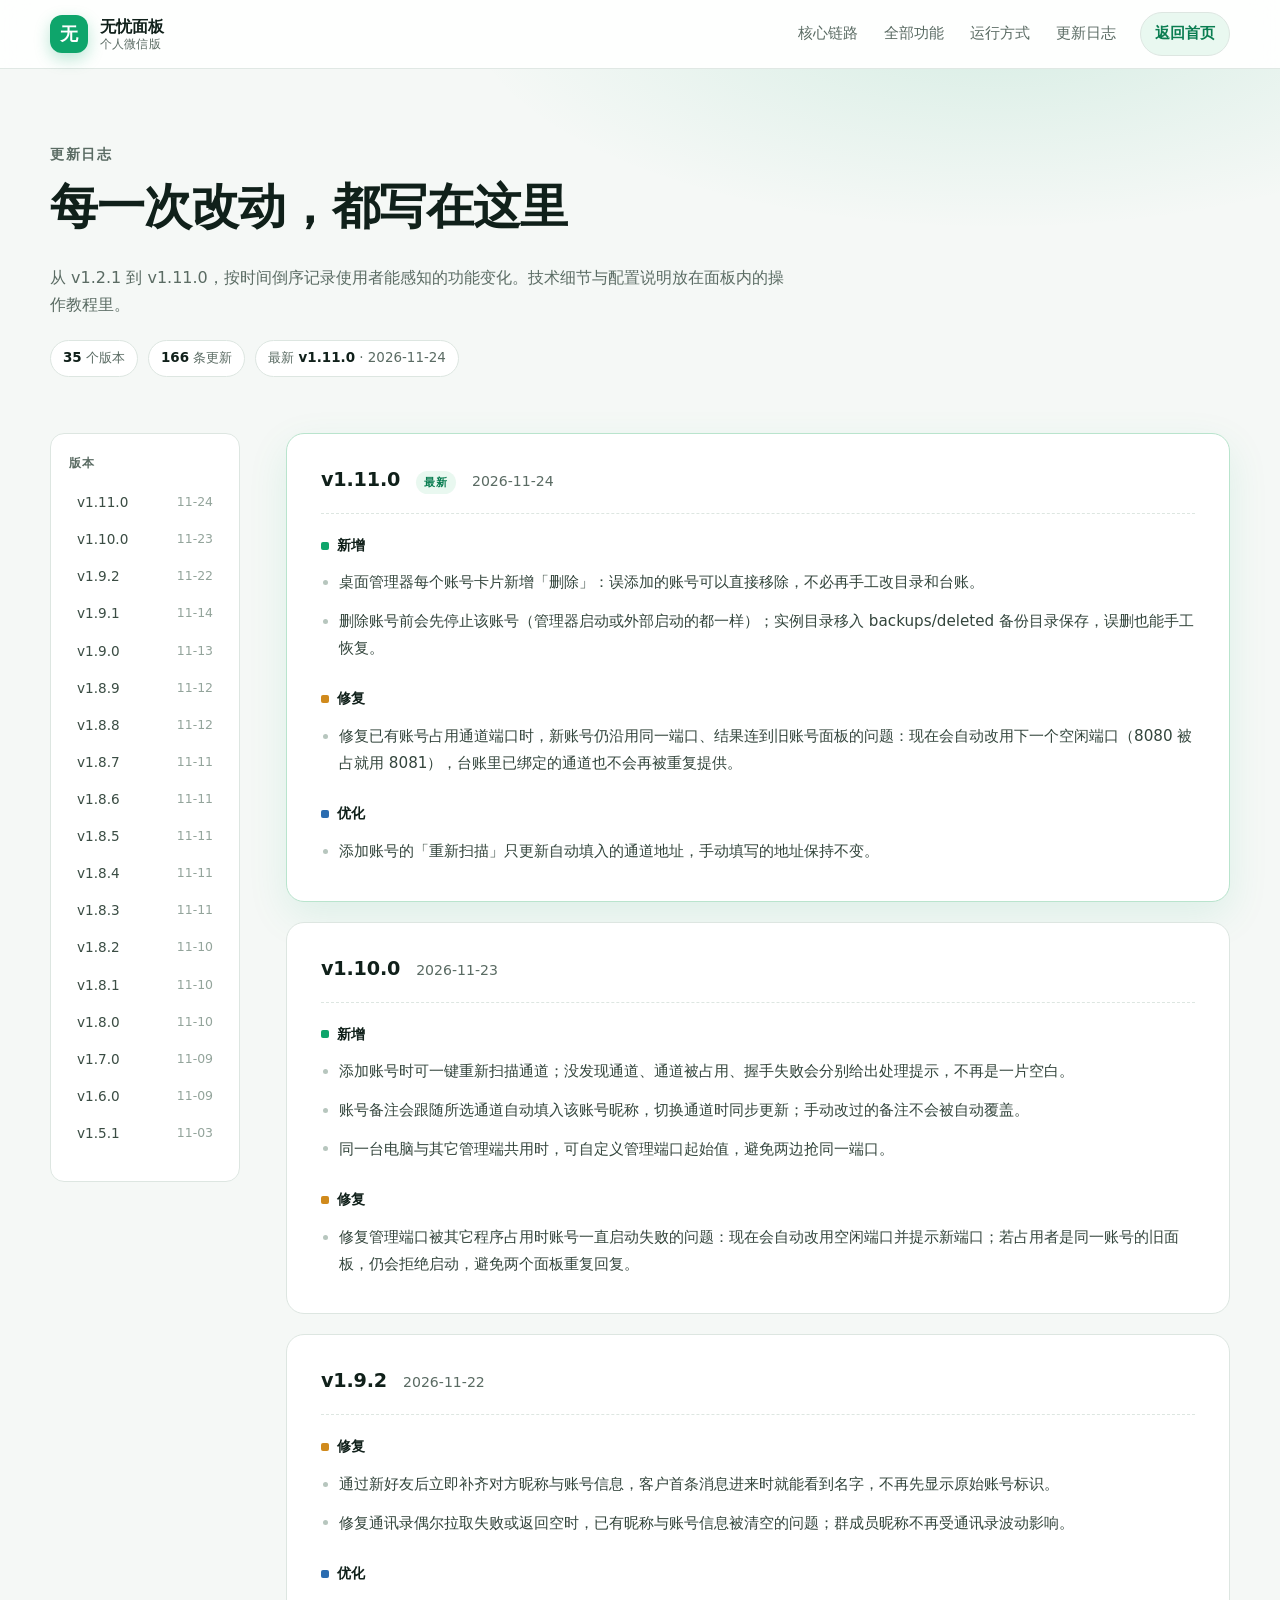
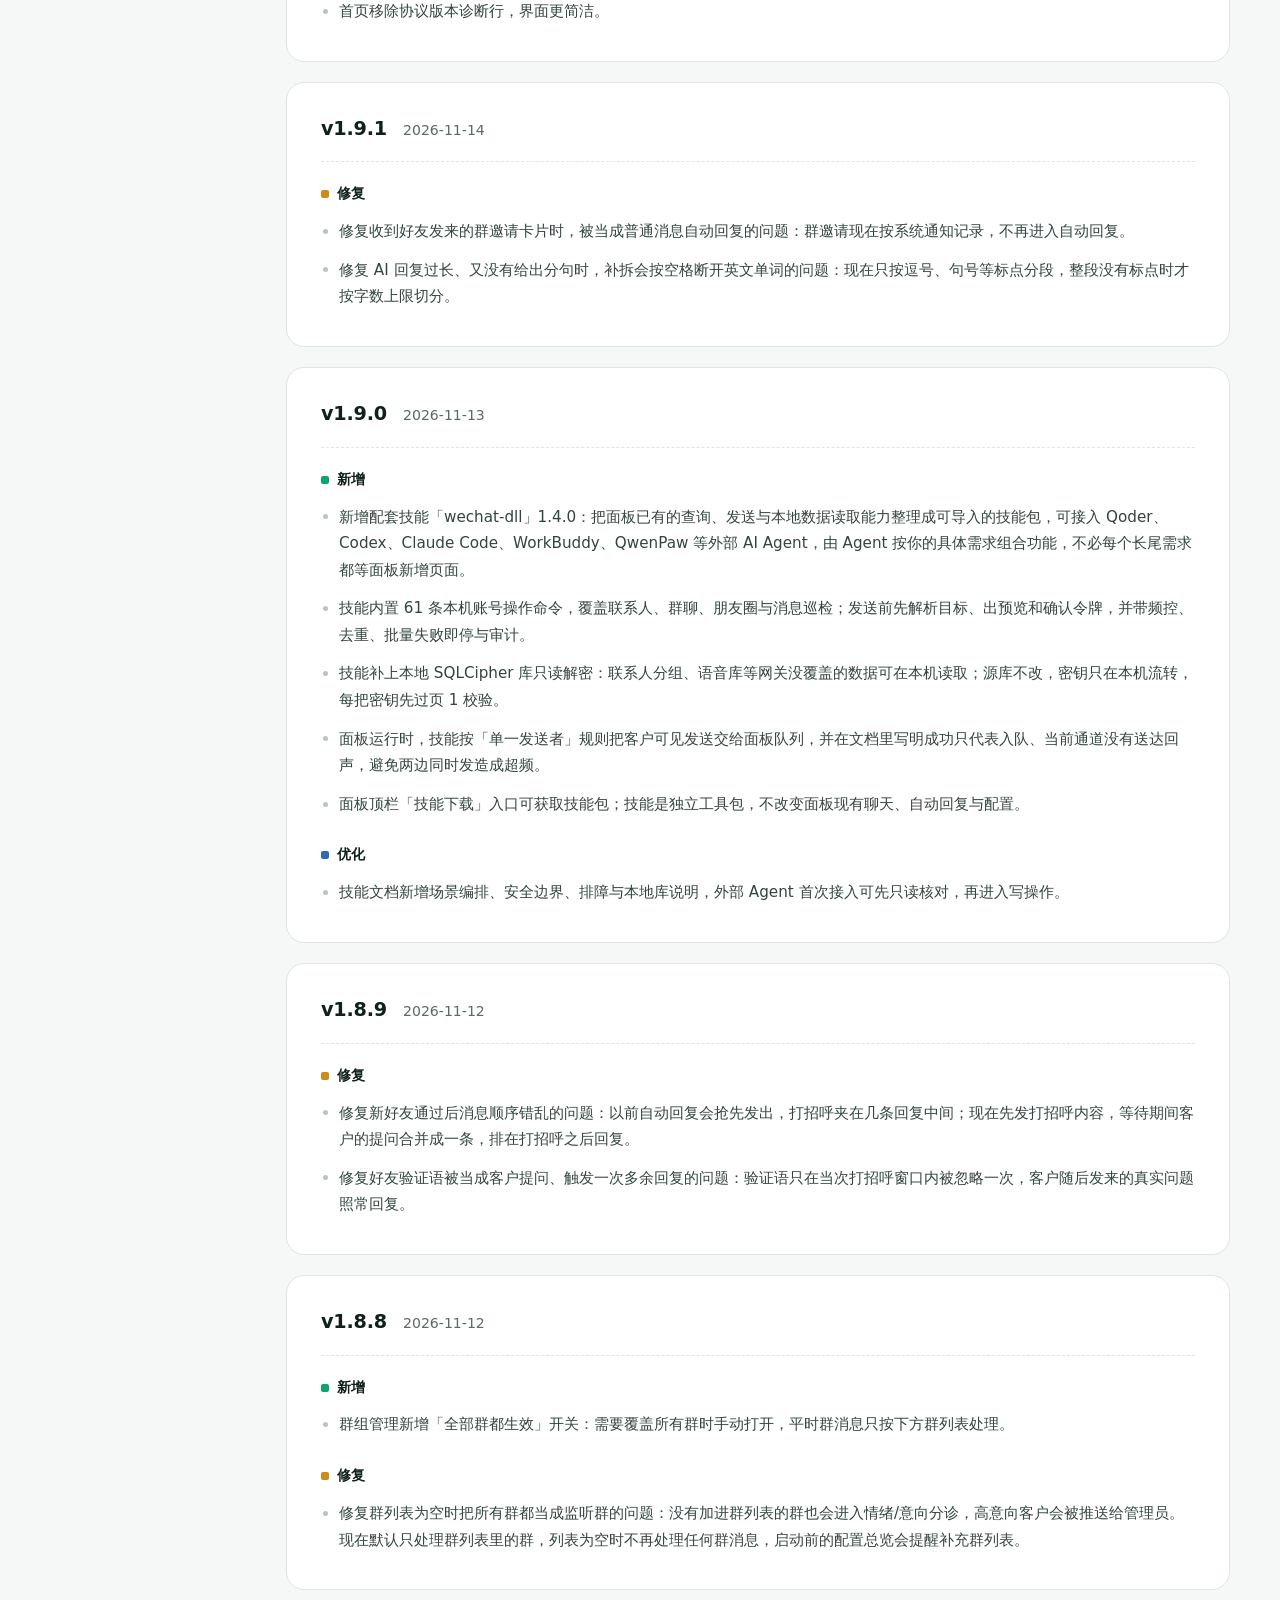
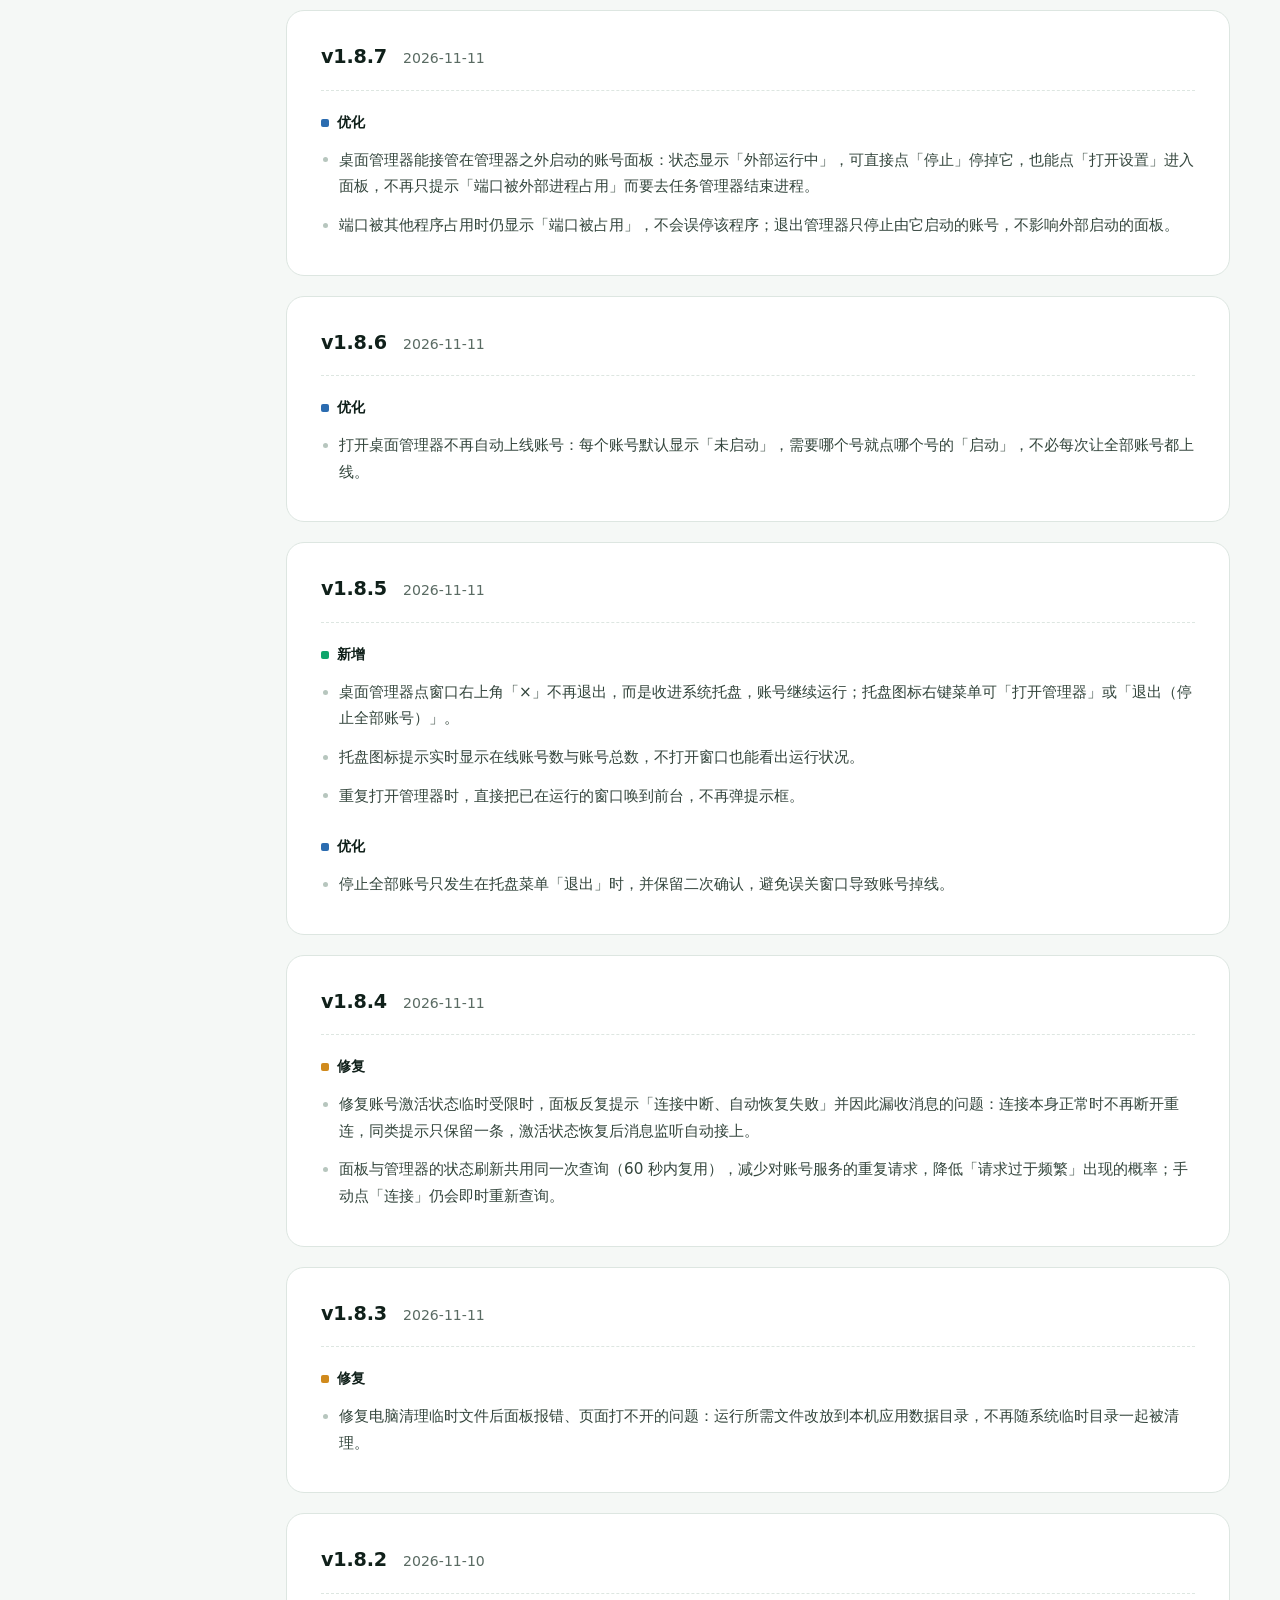
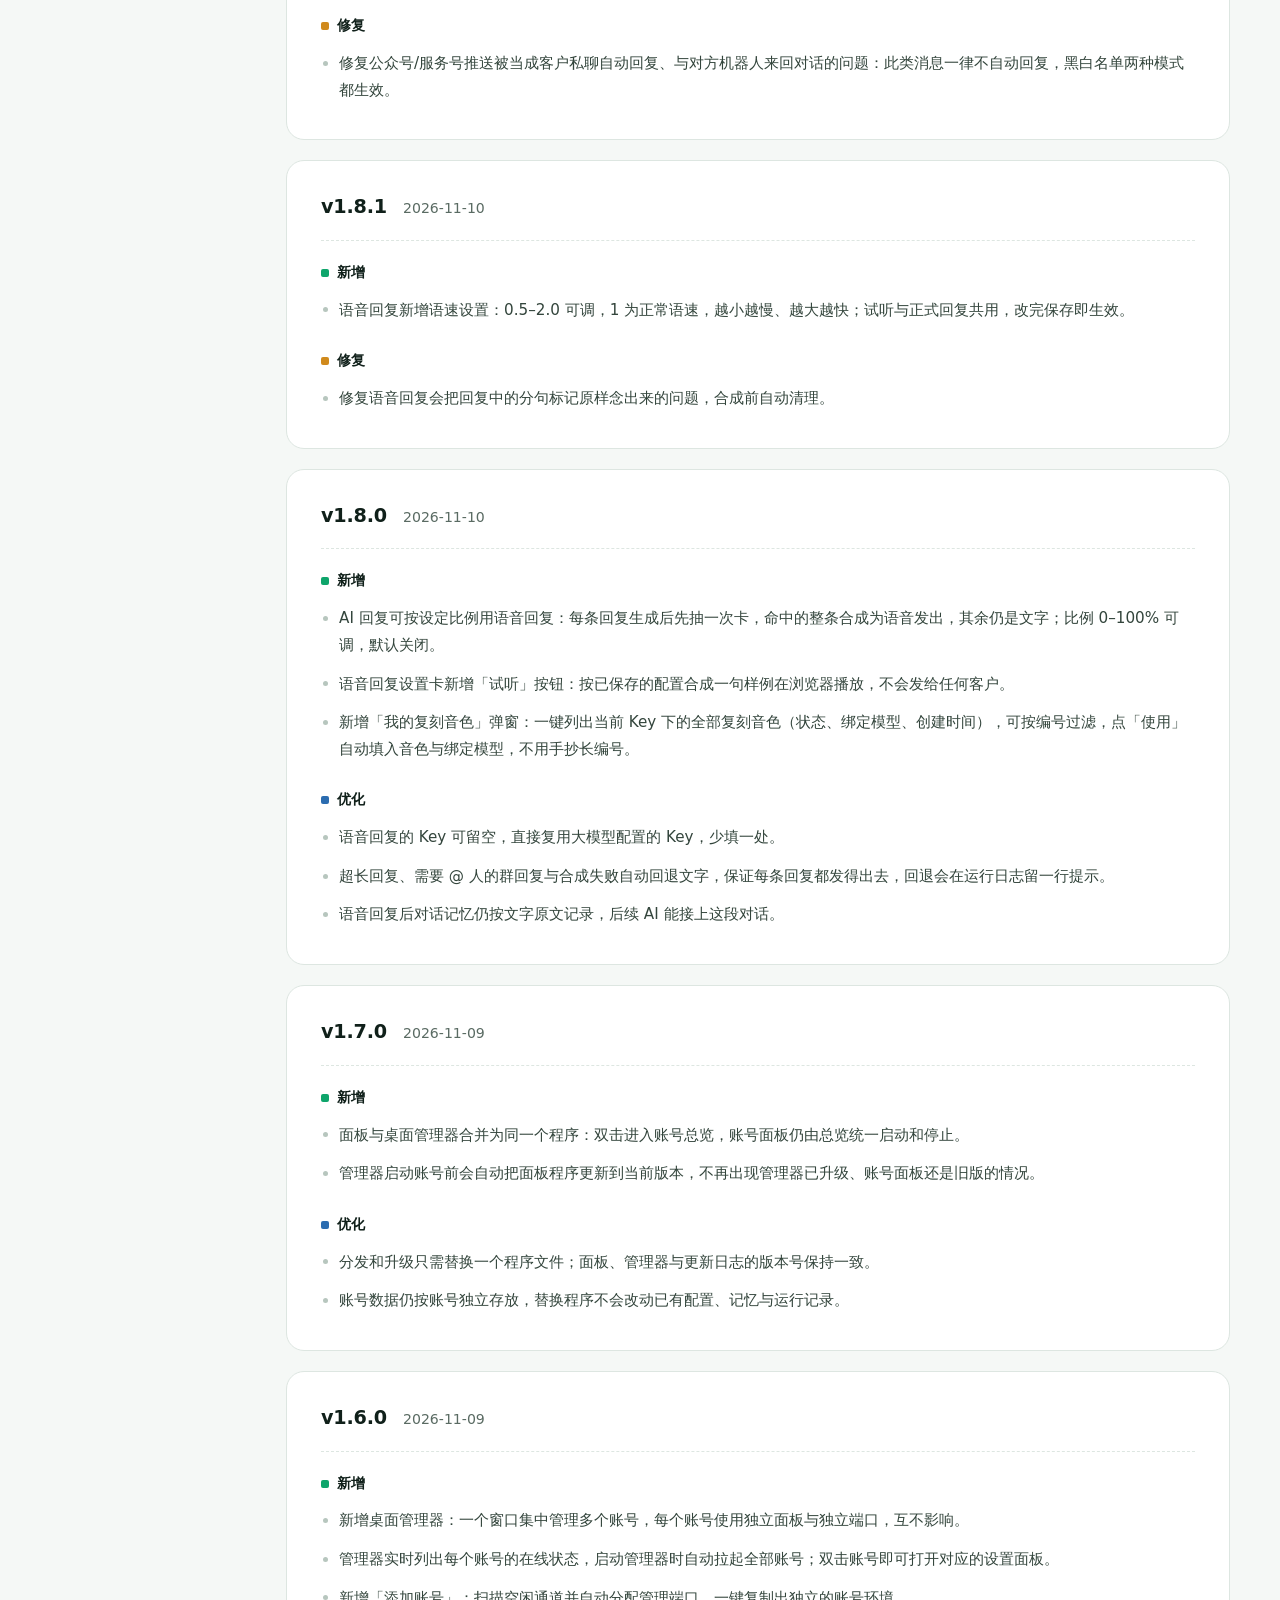
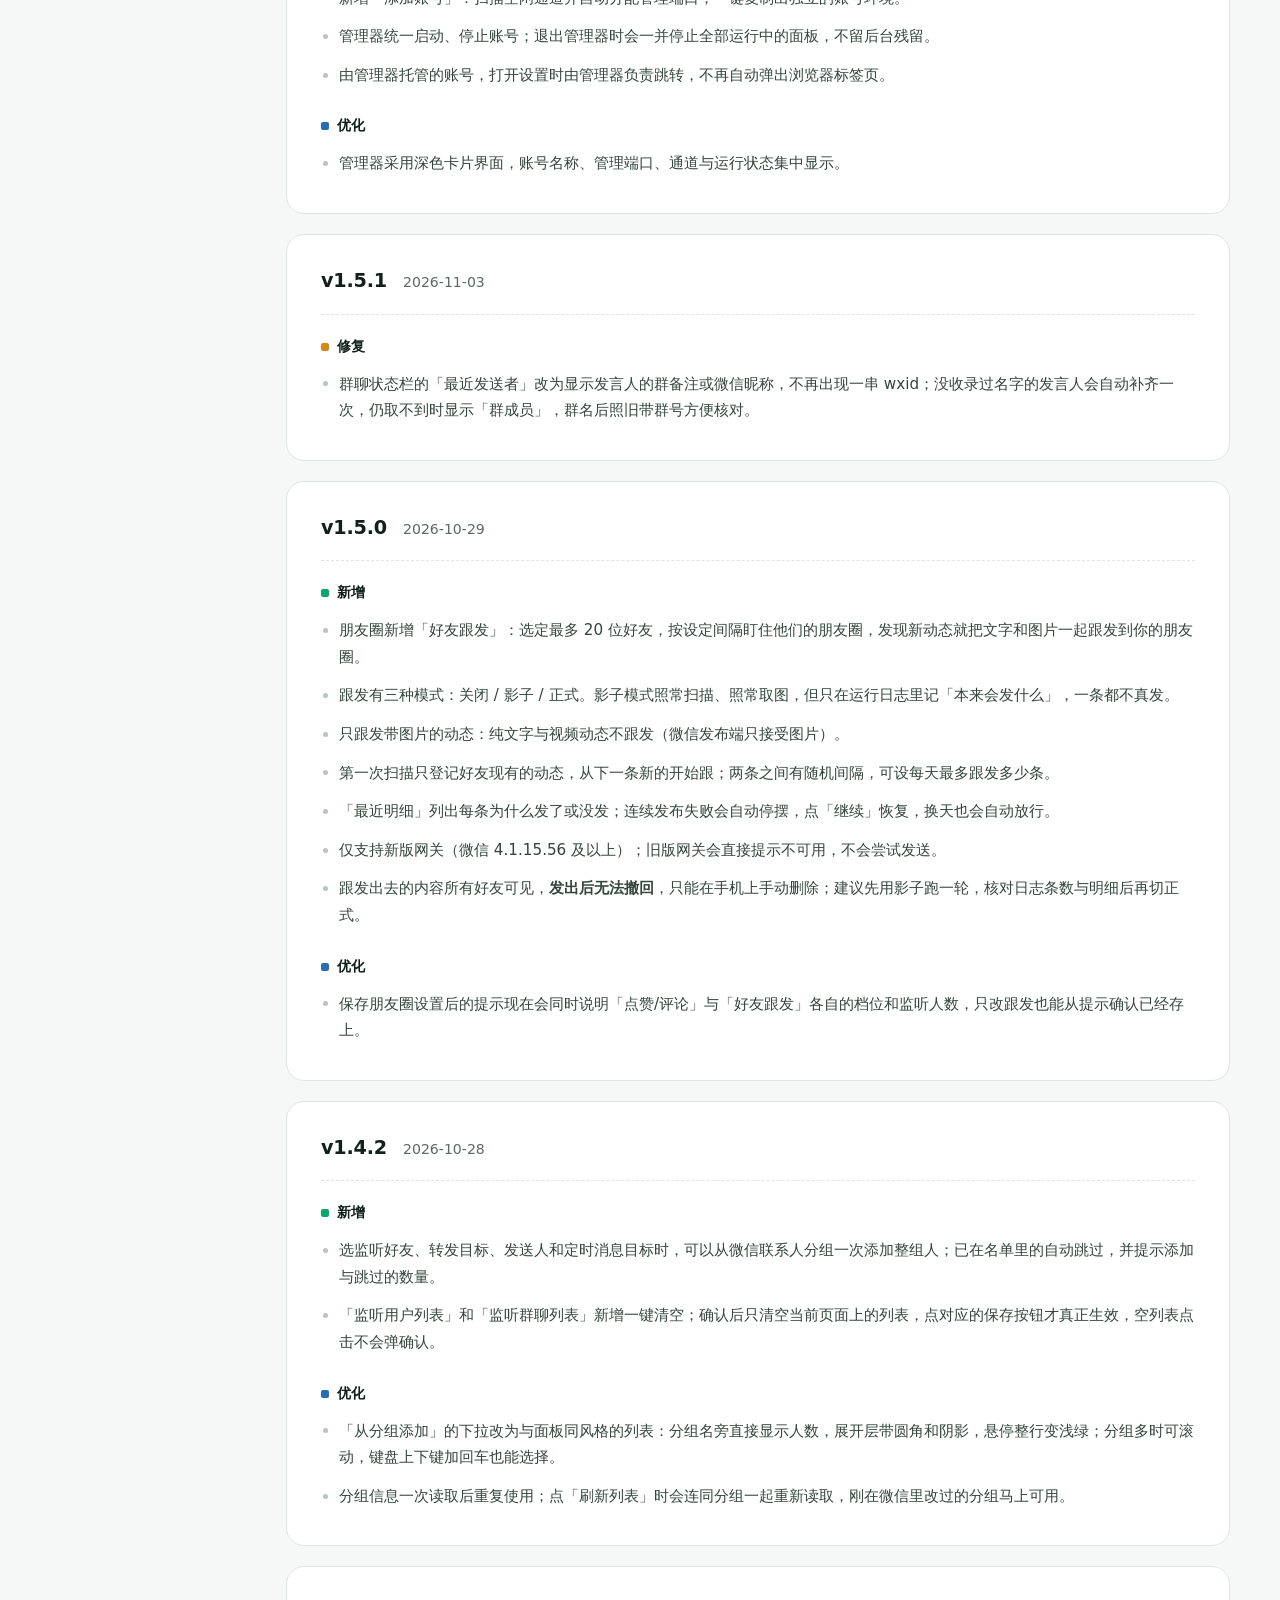
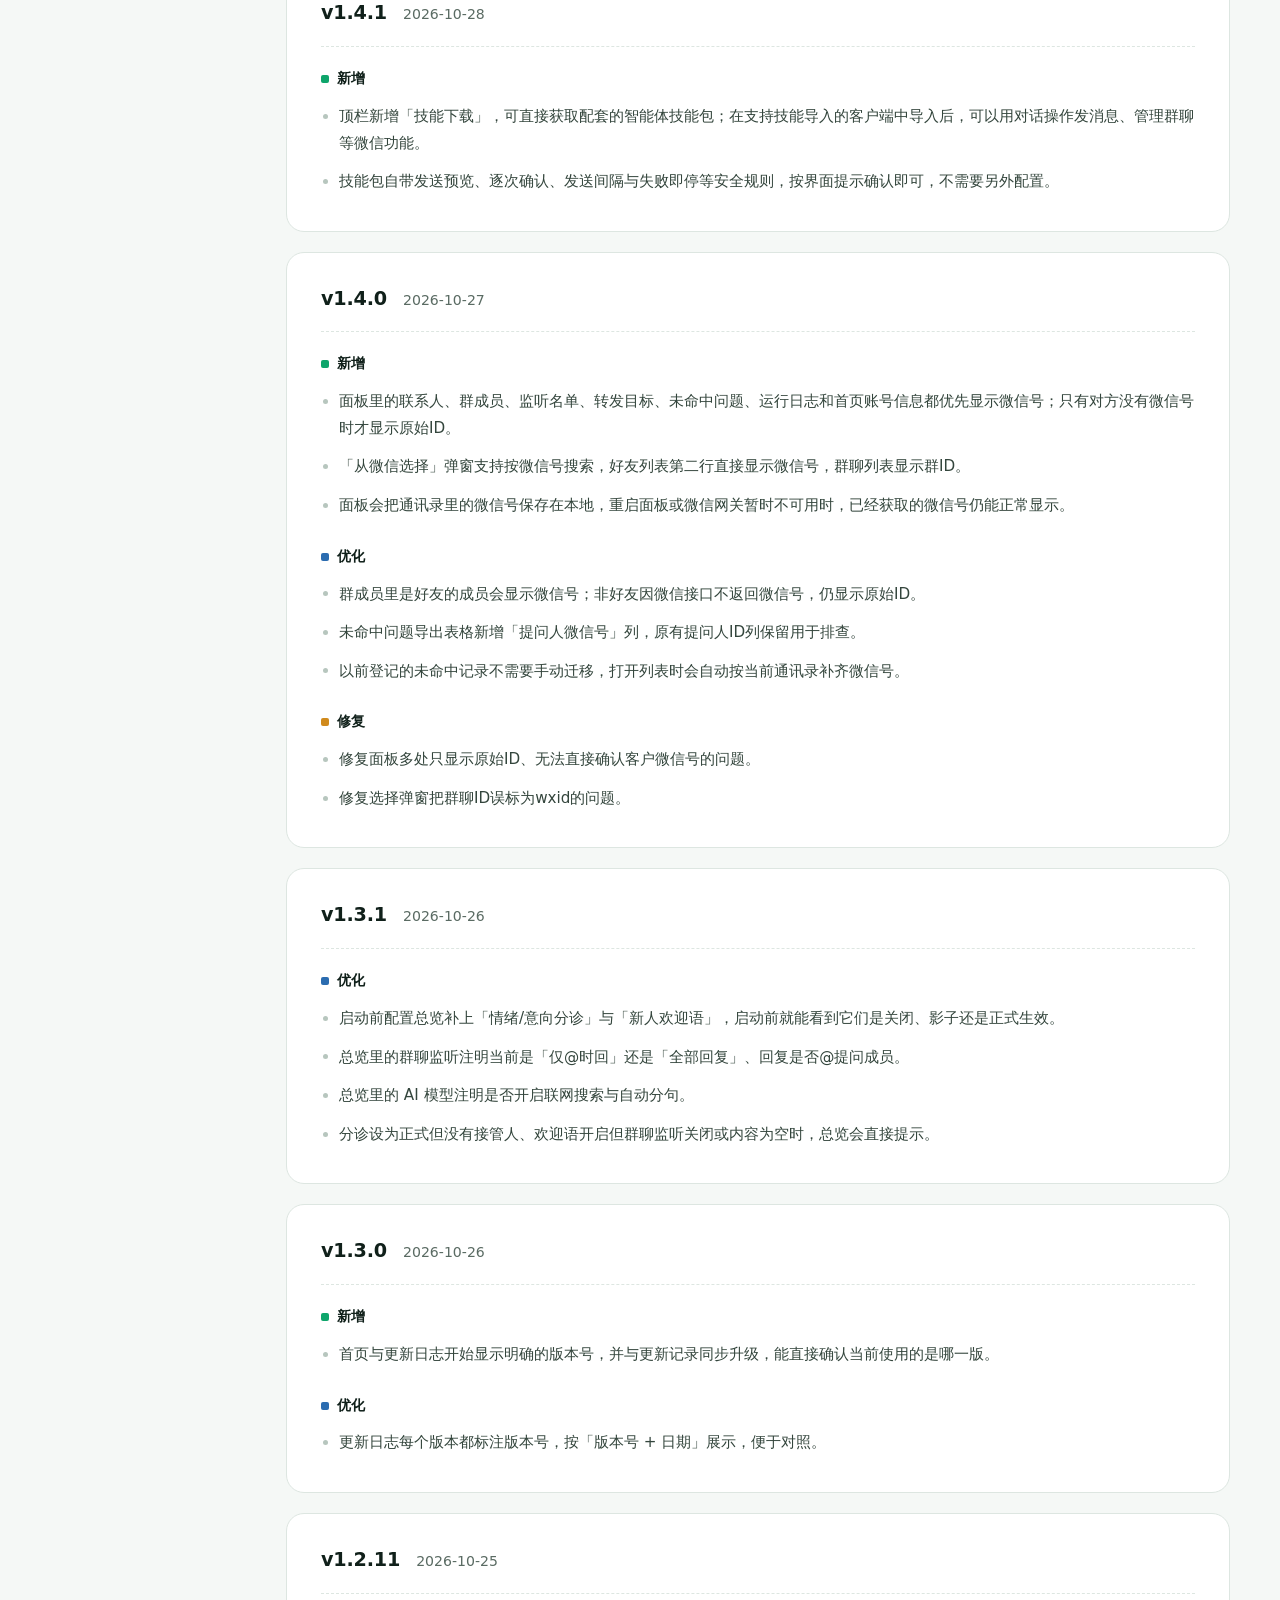
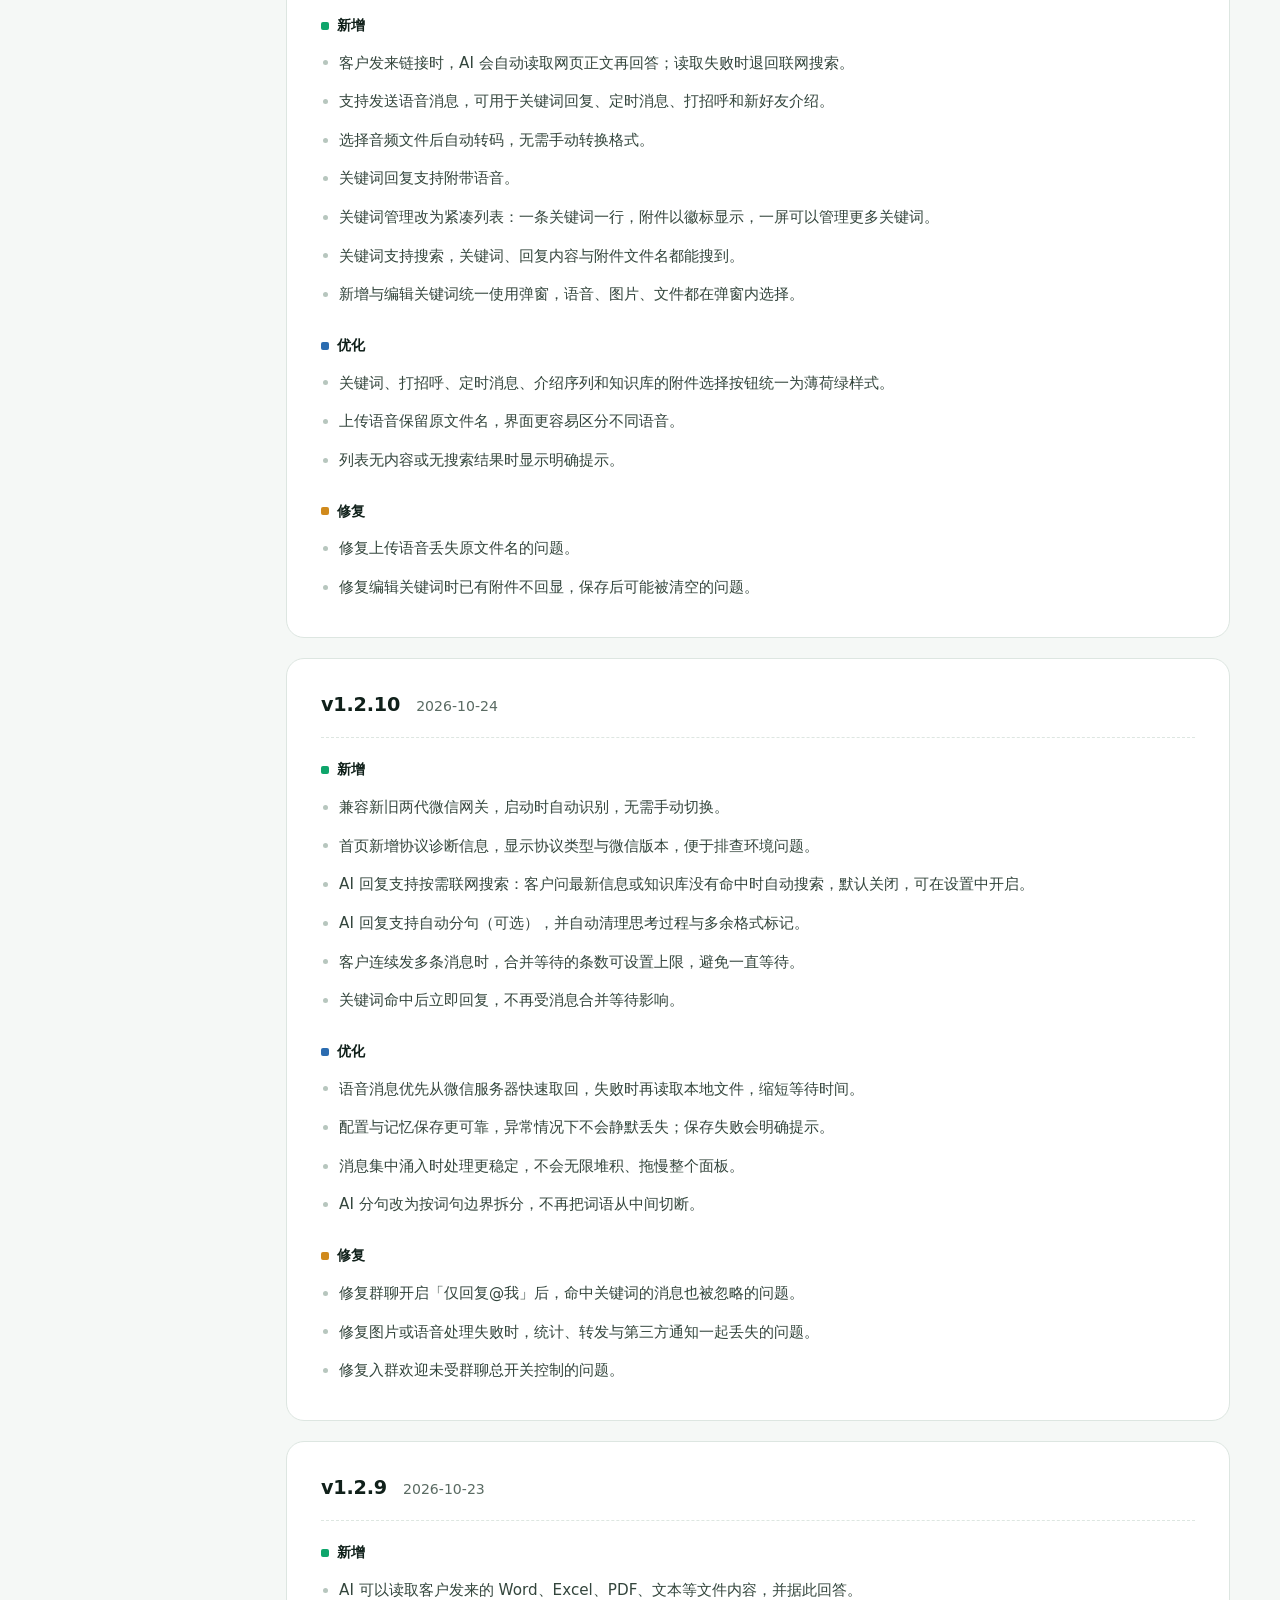
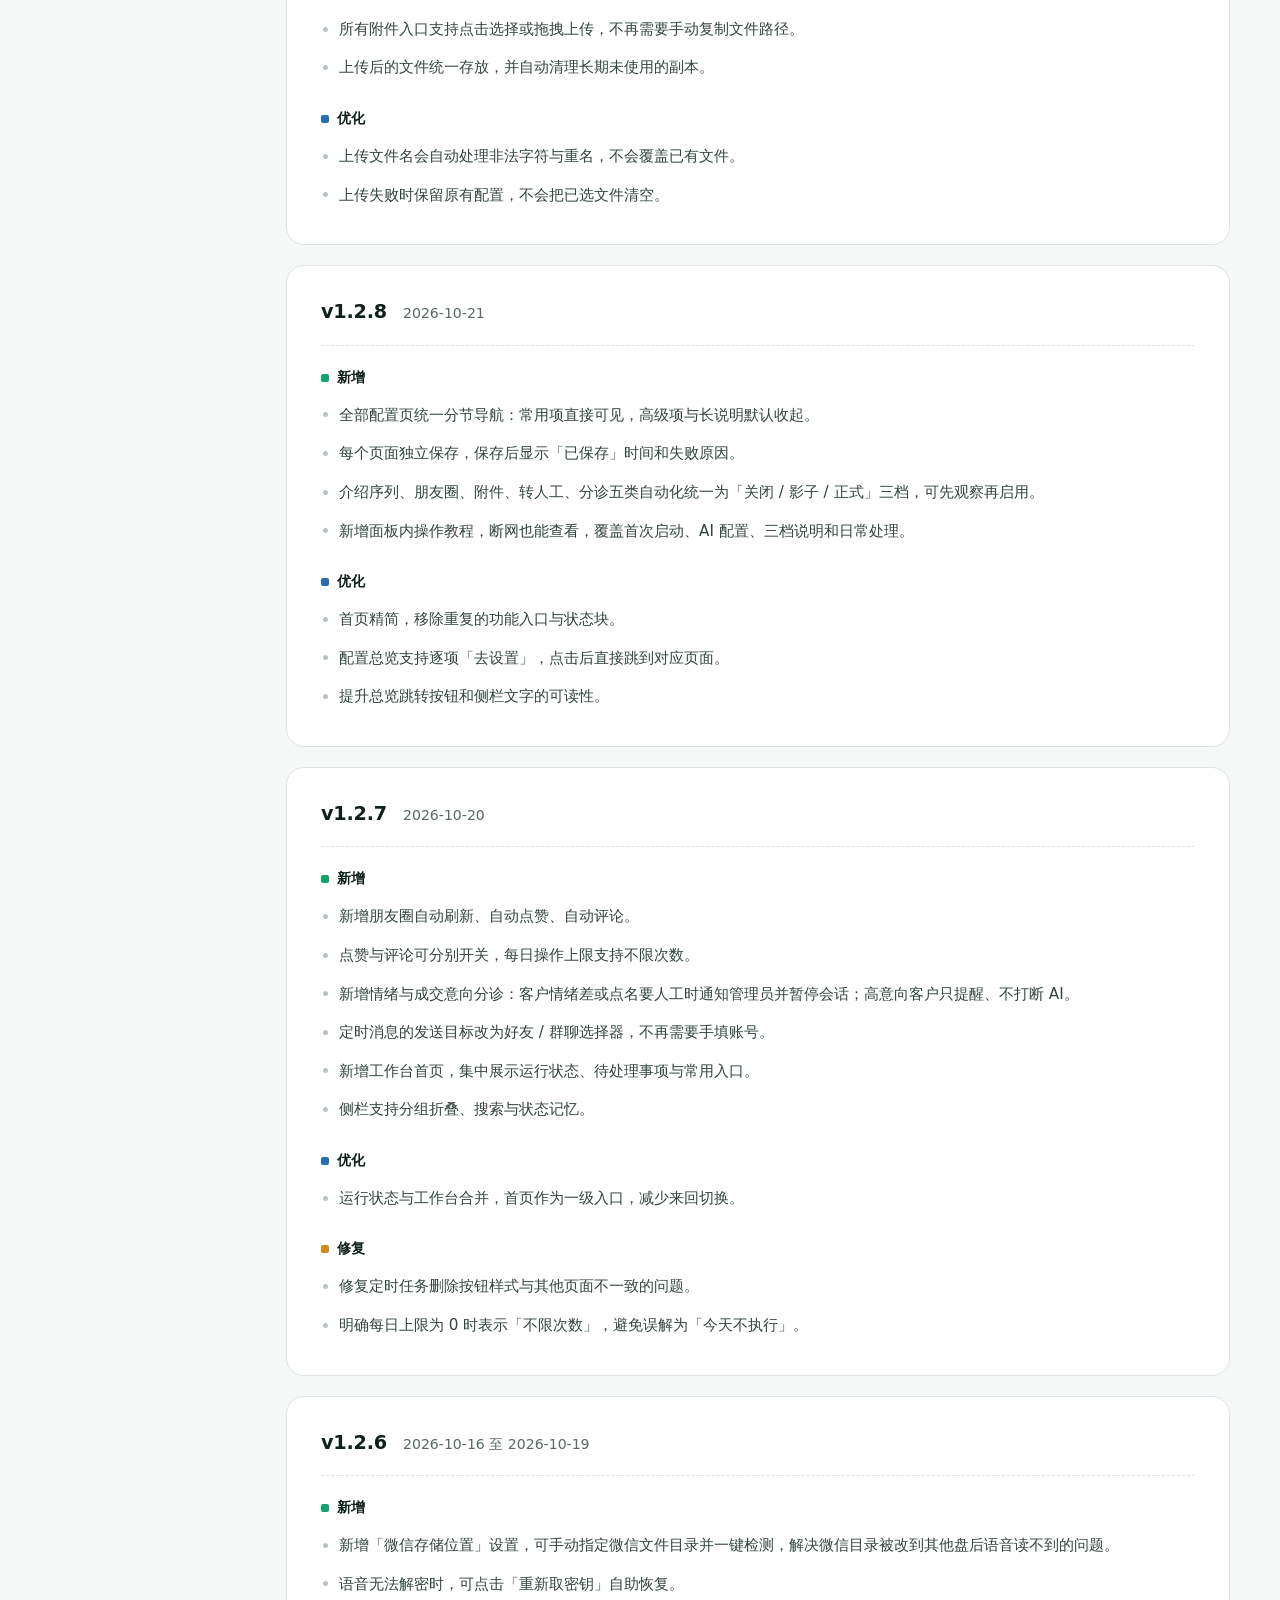
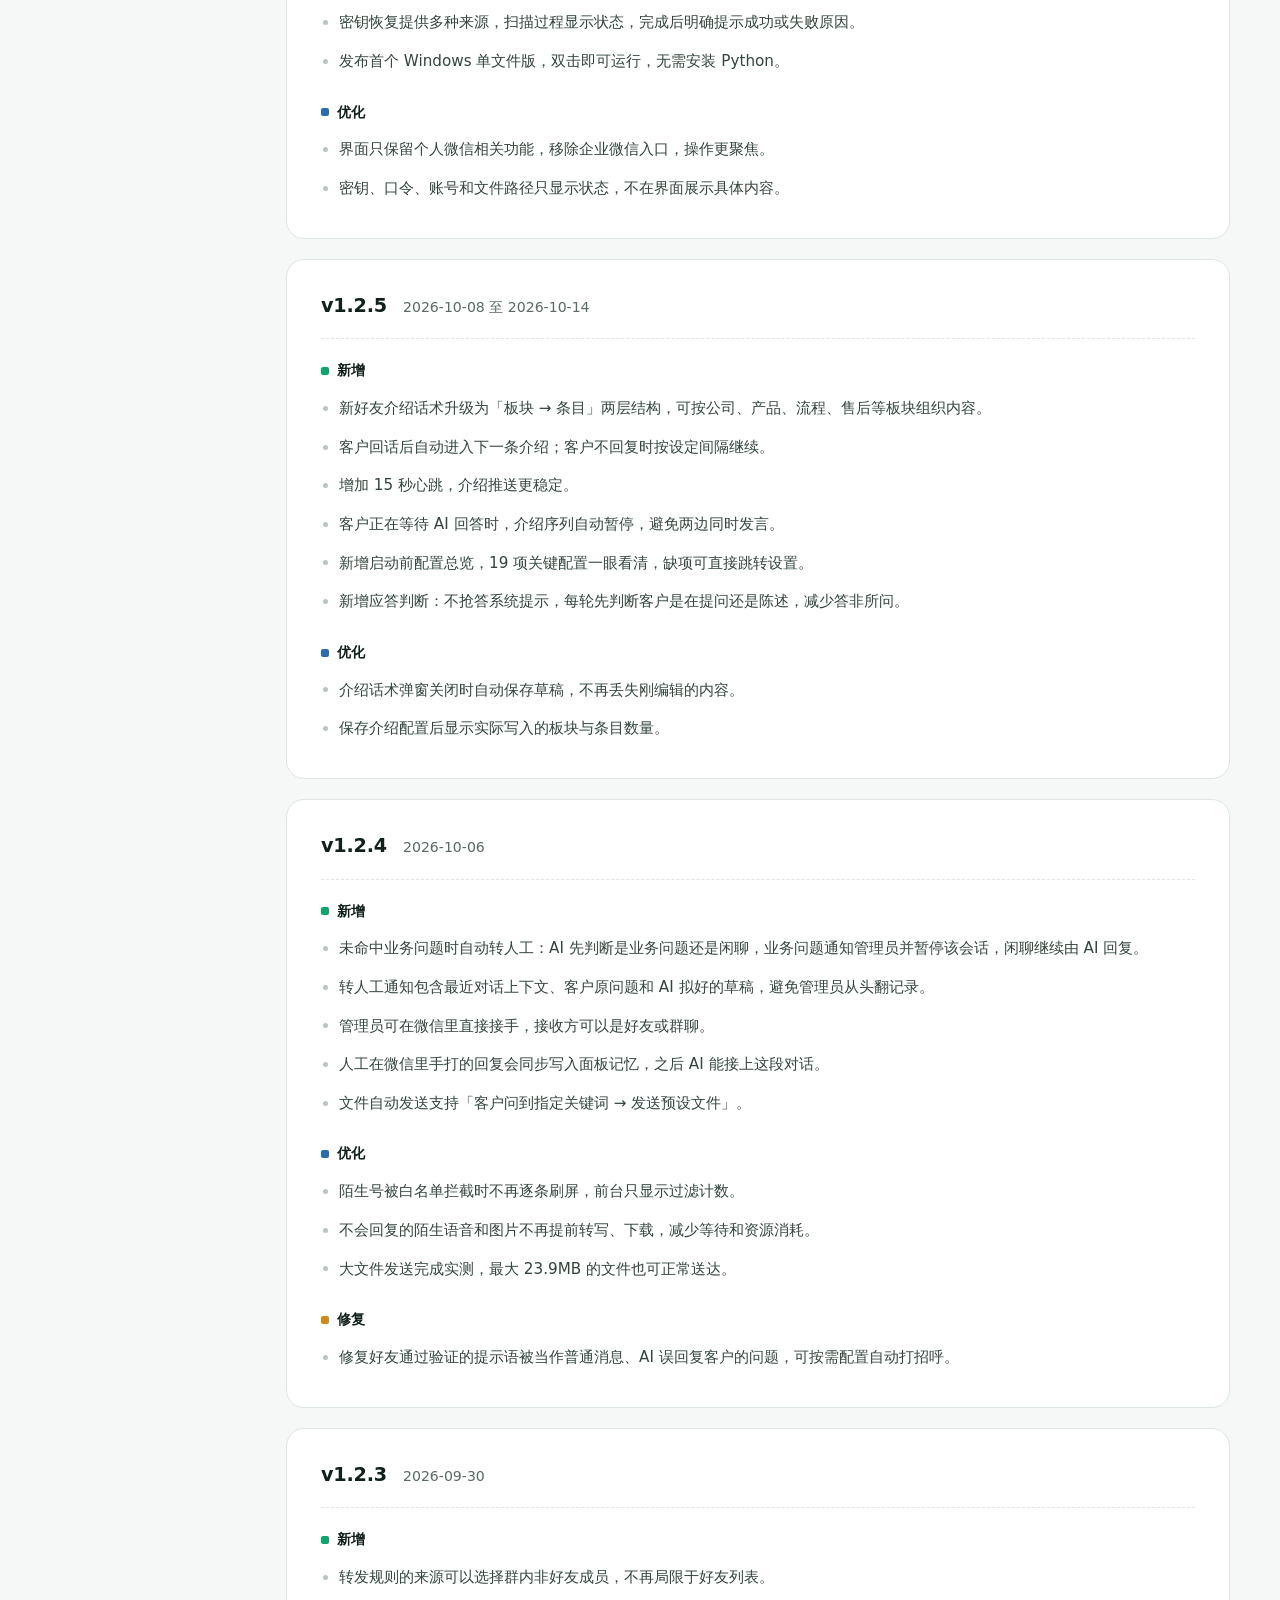
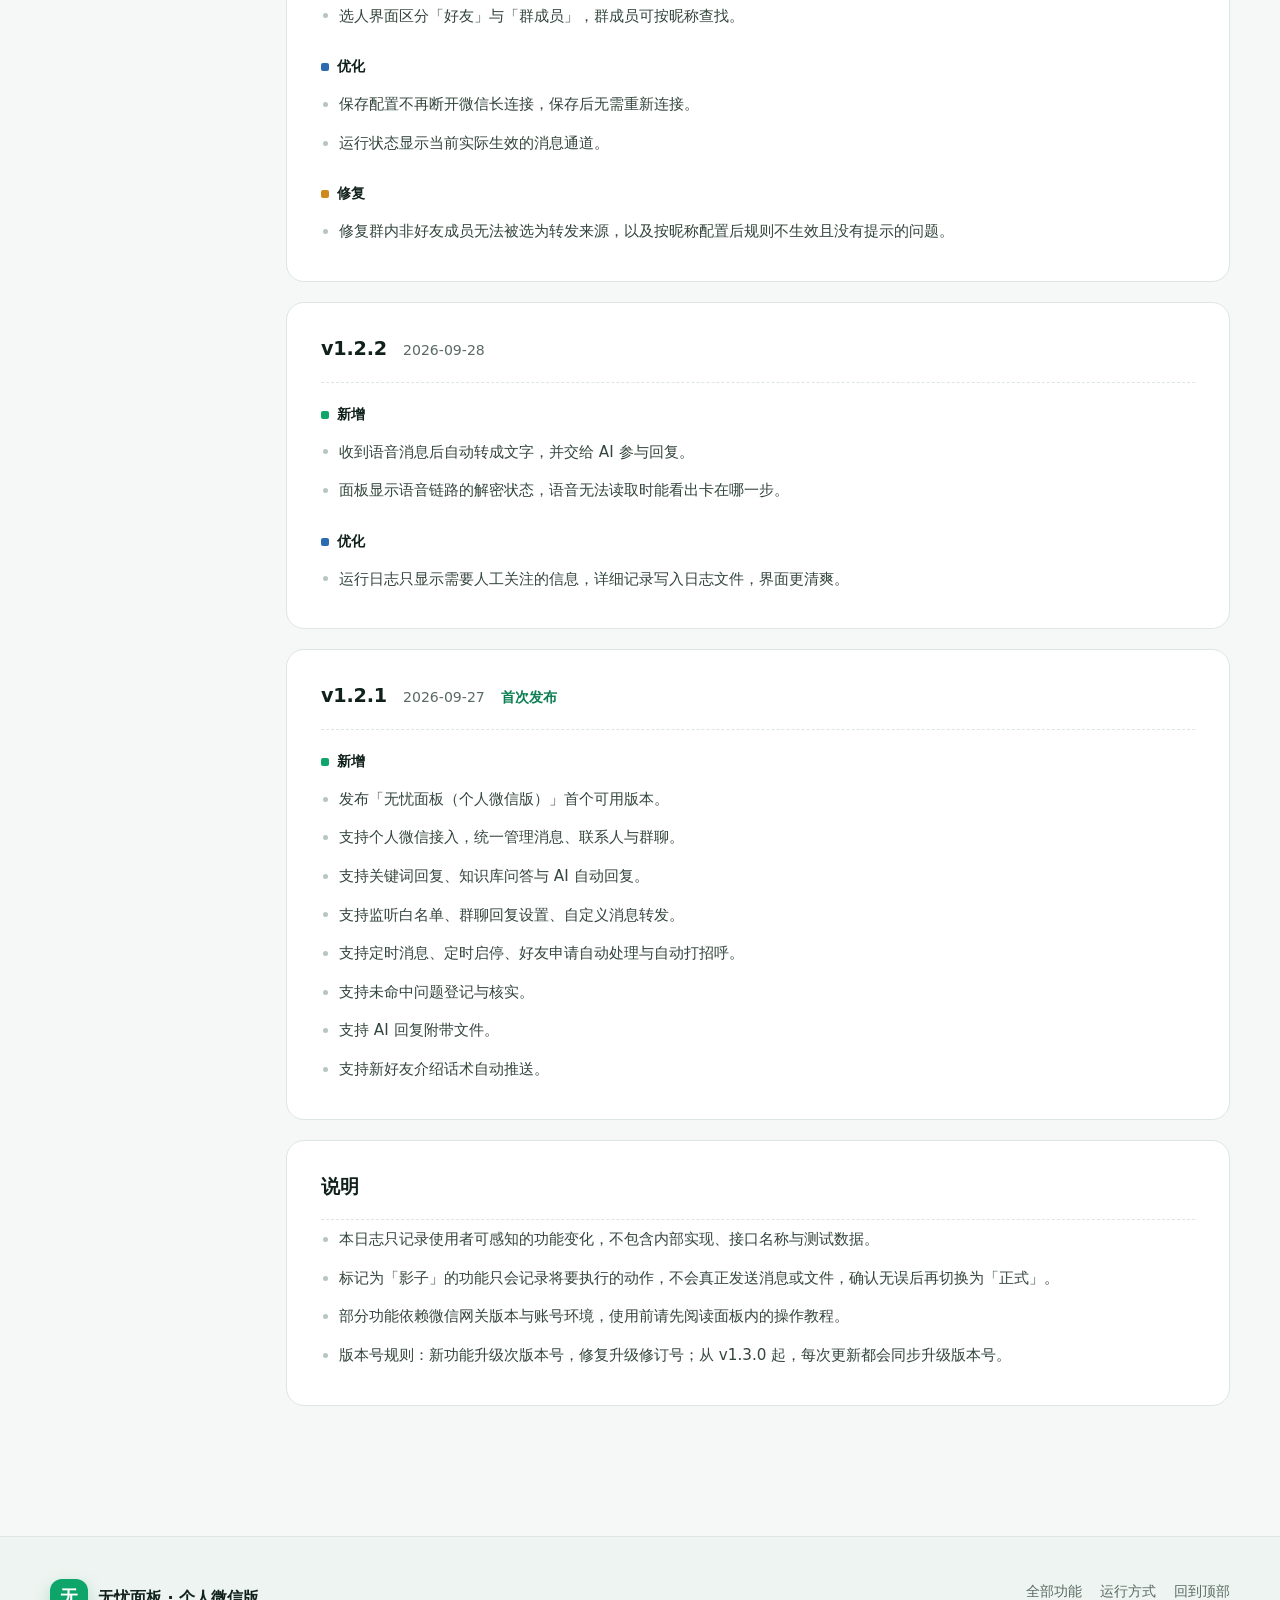
==== commit 2a483125: "changelog: 同步 v1.11.0 更新记录 新增删除误加账号与通道自动递增条目，版本数 35、条目 166。" ====
--- a/changelog.html
+++ b/changelog.html
@@ -4,9 +4,9 @@
   <meta charset="utf-8">
   <meta name="viewport" content="width=device-width, initial-scale=1">
   <title>更新日志 · 无忧面板</title>
-  <meta name="description" content="无忧面板个人微信版更新日志：从 v1.2.1 到 v1.10.0，共 34 个版本、162 条使用者可感知的功能变化。">
+  <meta name="description" content="无忧面板个人微信版更新日志：从 v1.2.1 到 v1.11.0，共 35 个版本、166 条使用者可感知的功能变化。">
   <meta property="og:title" content="更新日志 · 无忧面板">
-  <meta property="og:description" content="从 v1.2.1 到 v1.10.0，共 34 个版本、162 条功能变化。">
+  <meta property="og:description" content="从 v1.2.1 到 v1.11.0，共 35 个版本、166 条功能变化。">
   <meta property="og:type" content="website">
   <link rel="icon" href="assets/favicon.svg" type="image/svg+xml">
   <link rel="stylesheet" href="assets/styles.css">
@@ -33,11 +33,11 @@
       <div class="wrap">
         <p class="eyebrow">更新日志</p>
         <h1>每一次改动，都写在这里</h1>
-        <p>从 v1.2.1 到 v1.10.0，按时间倒序记录使用者能感知的功能变化。技术细节与配置说明放在面板内的操作教程里。</p>
+        <p>从 v1.2.1 到 v1.11.0，按时间倒序记录使用者能感知的功能变化。技术细节与配置说明放在面板内的操作教程里。</p>
         <div class="log-stats">
-          <span><strong>34</strong> 个版本</span>
-          <span><strong>162</strong> 条更新</span>
-          <span>最新 <strong>v1.10.0</strong> · 2026-11-23</span>
+          <span><strong>35</strong> 个版本</span>
+          <span><strong>166</strong> 条更新</span>
+          <span>最新 <strong>v1.11.0</strong> · 2026-11-24</span>
         </div>
       </div>
     </section>
@@ -45,10 +45,10 @@
     <div class="wrap log-layout">
       <aside class="log-toc" aria-label="版本目录">
         <h2>版本</h2>
-        <ol><li><a href="#v1-10-0"><span>v1.10.0</span><span class="toc-date">11-23</span></a></li><li><a href="#v1-9-2"><span>v1.9.2</span><span class="toc-date">11-22</span></a></li><li><a href="#v1-9-1"><span>v1.9.1</span><span class="toc-date">11-14</span></a></li><li><a href="#v1-9-0"><span>v1.9.0</span><span class="toc-date">11-13</span></a></li><li><a href="#v1-8-9"><span>v1.8.9</span><span class="toc-date">11-12</span></a></li><li><a href="#v1-8-8"><span>v1.8.8</span><span class="toc-date">11-12</span></a></li><li><a href="#v1-8-7"><span>v1.8.7</span><span class="toc-date">11-11</span></a></li><li><a href="#v1-8-6"><span>v1.8.6</span><span class="toc-date">11-11</span></a></li><li><a href="#v1-8-5"><span>v1.8.5</span><span class="toc-date">11-11</span></a></li><li><a href="#v1-8-4"><span>v1.8.4</span><span class="toc-date">11-11</span></a></li><li><a href="#v1-8-3"><span>v1.8.3</span><span class="toc-date">11-11</span></a></li><li><a href="#v1-8-2"><span>v1.8.2</span><span class="toc-date">11-10</span></a></li><li><a href="#v1-8-1"><span>v1.8.1</span><span class="toc-date">11-10</span></a></li><li><a href="#v1-8-0"><span>v1.8.0</span><span class="toc-date">11-10</span></a></li><li><a href="#v1-7-0"><span>v1.7.0</span><span class="toc-date">11-09</span></a></li><li><a href="#v1-6-0"><span>v1.6.0</span><span class="toc-date">11-09</span></a></li><li><a href="#v1-5-1"><span>v1.5.1</span><span class="toc-date">11-03</span></a></li><li><a href="#v1-5-0"><span>v1.5.0</span><span class="toc-date">10-29</span></a></li><li><a href="#v1-4-2"><span>v1.4.2</span><span class="toc-date">10-28</span></a></li><li><a href="#v1-4-1"><span>v1.4.1</span><span class="toc-date">10-28</span></a></li><li><a href="#v1-4-0"><span>v1.4.0</span><span class="toc-date">10-27</span></a></li><li><a href="#v1-3-1"><span>v1.3.1</span><span class="toc-date">10-26</span></a></li><li><a href="#v1-3-0"><span>v1.3.0</span><span class="toc-date">10-26</span></a></li><li><a href="#v1-2-11"><span>v1.2.11</span><span class="toc-date">10-25</span></a></li><li><a href="#v1-2-10"><span>v1.2.10</span><span class="toc-date">10-24</span></a></li><li><a href="#v1-2-9"><span>v1.2.9</span><span class="toc-date">10-23</span></a></li><li><a href="#v1-2-8"><span>v1.2.8</span><span class="toc-date">10-21</span></a></li><li><a href="#v1-2-7"><span>v1.2.7</span><span class="toc-date">10-20</span></a></li><li><a href="#v1-2-6"><span>v1.2.6</span><span class="toc-date">10-19</span></a></li><li><a href="#v1-2-5"><span>v1.2.5</span><span class="toc-date">10-14</span></a></li><li><a href="#v1-2-4"><span>v1.2.4</span><span class="toc-date">10-06</span></a></li><li><a href="#v1-2-3"><span>v1.2.3</span><span class="toc-date">09-30</span></a></li><li><a href="#v1-2-2"><span>v1.2.2</span><span class="toc-date">09-28</span></a></li><li><a href="#v1-2-1"><span>v1.2.1</span><span class="toc-date">09-27</span></a></li></ol>
+        <ol><li><a href="#v1-11-0"><span>v1.11.0</span><span class="toc-date">11-24</span></a></li><li><a href="#v1-10-0"><span>v1.10.0</span><span class="toc-date">11-23</span></a></li><li><a href="#v1-9-2"><span>v1.9.2</span><span class="toc-date">11-22</span></a></li><li><a href="#v1-9-1"><span>v1.9.1</span><span class="toc-date">11-14</span></a></li><li><a href="#v1-9-0"><span>v1.9.0</span><span class="toc-date">11-13</span></a></li><li><a href="#v1-8-9"><span>v1.8.9</span><span class="toc-date">11-12</span></a></li><li><a href="#v1-8-8"><span>v1.8.8</span><span class="toc-date">11-12</span></a></li><li><a href="#v1-8-7"><span>v1.8.7</span><span class="toc-date">11-11</span></a></li><li><a href="#v1-8-6"><span>v1.8.6</span><span class="toc-date">11-11</span></a></li><li><a href="#v1-8-5"><span>v1.8.5</span><span class="toc-date">11-11</span></a></li><li><a href="#v1-8-4"><span>v1.8.4</span><span class="toc-date">11-11</span></a></li><li><a href="#v1-8-3"><span>v1.8.3</span><span class="toc-date">11-11</span></a></li><li><a href="#v1-8-2"><span>v1.8.2</span><span class="toc-date">11-10</span></a></li><li><a href="#v1-8-1"><span>v1.8.1</span><span class="toc-date">11-10</span></a></li><li><a href="#v1-8-0"><span>v1.8.0</span><span class="toc-date">11-10</span></a></li><li><a href="#v1-7-0"><span>v1.7.0</span><span class="toc-date">11-09</span></a></li><li><a href="#v1-6-0"><span>v1.6.0</span><span class="toc-date">11-09</span></a></li><li><a href="#v1-5-1"><span>v1.5.1</span><span class="toc-date">11-03</span></a></li><li><a href="#v1-5-0"><span>v1.5.0</span><span class="toc-date">10-29</span></a></li><li><a href="#v1-4-2"><span>v1.4.2</span><span class="toc-date">10-28</span></a></li><li><a href="#v1-4-1"><span>v1.4.1</span><span class="toc-date">10-28</span></a></li><li><a href="#v1-4-0"><span>v1.4.0</span><span class="toc-date">10-27</span></a></li><li><a href="#v1-3-1"><span>v1.3.1</span><span class="toc-date">10-26</span></a></li><li><a href="#v1-3-0"><span>v1.3.0</span><span class="toc-date">10-26</span></a></li><li><a href="#v1-2-11"><span>v1.2.11</span><span class="toc-date">10-25</span></a></li><li><a href="#v1-2-10"><span>v1.2.10</span><span class="toc-date">10-24</span></a></li><li><a href="#v1-2-9"><span>v1.2.9</span><span class="toc-date">10-23</span></a></li><li><a href="#v1-2-8"><span>v1.2.8</span><span class="toc-date">10-21</span></a></li><li><a href="#v1-2-7"><span>v1.2.7</span><span class="toc-date">10-20</span></a></li><li><a href="#v1-2-6"><span>v1.2.6</span><span class="toc-date">10-19</span></a></li><li><a href="#v1-2-5"><span>v1.2.5</span><span class="toc-date">10-14</span></a></li><li><a href="#v1-2-4"><span>v1.2.4</span><span class="toc-date">10-06</span></a></li><li><a href="#v1-2-3"><span>v1.2.3</span><span class="toc-date">09-30</span></a></li><li><a href="#v1-2-2"><span>v1.2.2</span><span class="toc-date">09-28</span></a></li><li><a href="#v1-2-1"><span>v1.2.1</span><span class="toc-date">09-27</span></a></li></ol>
       </aside>
       <div class="log-list-wrap">
-        <article class="ver-card is-latest" id="v1-10-0"><header class="ver-head"><span class="ver-badge">v1.10.0</span><span class="ver-new">最新</span><span class="ver-date">2026-11-23</span></header><div class="log-group"><h3 class="group-label new">新增</h3><ul class="log-list"><li>添加账号时可一键重新扫描通道；没发现通道、通道被占用、握手失败会分别给出处理提示，不再是一片空白。</li><li>账号备注会跟随所选通道自动填入该账号昵称，切换通道时同步更新；手动改过的备注不会被自动覆盖。</li><li>同一台电脑与其它管理端共用时，可自定义管理端口起始值，避免两边抢同一端口。</li></ul></div><div class="log-group"><h3 class="group-label fix">修复</h3><ul class="log-list"><li>修复管理端口被其它程序占用时账号一直启动失败的问题：现在会自动改用空闲端口并提示新端口；若占用者是同一账号的旧面板，仍会拒绝启动，避免两个面板重复回复。</li></ul></div></article><article class="ver-card" id="v1-9-2"><header class="ver-head"><span class="ver-badge">v1.9.2</span><span class="ver-date">2026-11-22</span></header><div class="log-group"><h3 class="group-label fix">修复</h3><ul class="log-list"><li>通过新好友后立即补齐对方昵称与账号信息，客户首条消息进来时就能看到名字，不再先显示原始账号标识。</li><li>修复通讯录偶尔拉取失败或返回空时，已有昵称与账号信息被清空的问题；群成员昵称不再受通讯录波动影响。</li></ul></div><div class="log-group"><h3 class="group-label improve">优化</h3><ul class="log-list"><li>首页移除协议版本诊断行，界面更简洁。</li></ul></div></article><article class="ver-card" id="v1-9-1"><header class="ver-head"><span class="ver-badge">v1.9.1</span><span class="ver-date">2026-11-14</span></header><div class="log-group"><h3 class="group-label fix">修复</h3><ul class="log-list"><li>修复收到好友发来的群邀请卡片时，被当成普通消息自动回复的问题：群邀请现在按系统通知记录，不再进入自动回复。</li><li>修复 AI 回复过长、又没有给出分句时，补拆会按空格断开英文单词的问题：现在只按逗号、句号等标点分段，整段没有标点时才按字数上限切分。</li></ul></div></article><article class="ver-card" id="v1-9-0"><header class="ver-head"><span class="ver-badge">v1.9.0</span><span class="ver-date">2026-11-13</span></header><div class="log-group"><h3 class="group-label new">新增</h3><ul class="log-list"><li>新增配套技能「wechat-dll」1.4.0：把面板已有的查询、发送与本地数据读取能力整理成可导入的技能包，可接入 Qoder、Codex、Claude Code、WorkBuddy、QwenPaw 等外部 AI Agent，由 Agent 按你的具体需求组合功能，不必每个长尾需求都等面板新增页面。</li><li>技能内置 61 条本机账号操作命令，覆盖联系人、群聊、朋友圈与消息巡检；发送前先解析目标、出预览和确认令牌，并带频控、去重、批量失败即停与审计。</li><li>技能补上本地 SQLCipher 库只读解密：联系人分组、语音库等网关没覆盖的数据可在本机读取；源库不改，密钥只在本机流转，每把密钥先过页 1 校验。</li><li>面板运行时，技能按「单一发送者」规则把客户可见发送交给面板队列，并在文档里写明成功只代表入队、当前通道没有送达回声，避免两边同时发造成超频。</li><li>面板顶栏「技能下载」入口可获取技能包；技能是独立工具包，不改变面板现有聊天、自动回复与配置。</li></ul></div><div class="log-group"><h3 class="group-label improve">优化</h3><ul class="log-list"><li>技能文档新增场景编排、安全边界、排障与本地库说明，外部 Agent 首次接入可先只读核对，再进入写操作。</li></ul></div></article><article class="ver-card" id="v1-8-9"><header class="ver-head"><span class="ver-badge">v1.8.9</span><span class="ver-date">2026-11-12</span></header><div class="log-group"><h3 class="group-label fix">修复</h3><ul class="log-list"><li>修复新好友通过后消息顺序错乱的问题：以前自动回复会抢先发出，打招呼夹在几条回复中间；现在先发打招呼内容，等待期间客户的提问合并成一条，排在打招呼之后回复。</li><li>修复好友验证语被当成客户提问、触发一次多余回复的问题：验证语只在当次打招呼窗口内被忽略一次，客户随后发来的真实问题照常回复。</li></ul></div></article><article class="ver-card" id="v1-8-8"><header class="ver-head"><span class="ver-badge">v1.8.8</span><span class="ver-date">2026-11-12</span></header><div class="log-group"><h3 class="group-label new">新增</h3><ul class="log-list"><li>群组管理新增「全部群都生效」开关：需要覆盖所有群时手动打开，平时群消息只按下方群列表处理。</li></ul></div><div class="log-group"><h3 class="group-label fix">修复</h3><ul class="log-list"><li>修复群列表为空时把所有群都当成监听群的问题：没有加进群列表的群也会进入情绪/意向分诊，高意向客户会被推送给管理员。现在默认只处理群列表里的群，列表为空时不再处理任何群消息，启动前的配置总览会提醒补充群列表。</li></ul></div></article><article class="ver-card" id="v1-8-7"><header class="ver-head"><span class="ver-badge">v1.8.7</span><span class="ver-date">2026-11-11</span></header><div class="log-group"><h3 class="group-label improve">优化</h3><ul class="log-list"><li>桌面管理器能接管在管理器之外启动的账号面板：状态显示「外部运行中」，可直接点「停止」停掉它，也能点「打开设置」进入面板，不再只提示「端口被外部进程占用」而要去任务管理器结束进程。</li><li>端口被其他程序占用时仍显示「端口被占用」，不会误停该程序；退出管理器只停止由它启动的账号，不影响外部启动的面板。</li></ul></div></article><article class="ver-card" id="v1-8-6"><header class="ver-head"><span class="ver-badge">v1.8.6</span><span class="ver-date">2026-11-11</span></header><div class="log-group"><h3 class="group-label improve">优化</h3><ul class="log-list"><li>打开桌面管理器不再自动上线账号：每个账号默认显示「未启动」，需要哪个号就点哪个号的「启动」，不必每次让全部账号都上线。</li></ul></div></article><article class="ver-card" id="v1-8-5"><header class="ver-head"><span class="ver-badge">v1.8.5</span><span class="ver-date">2026-11-11</span></header><div class="log-group"><h3 class="group-label new">新增</h3><ul class="log-list"><li>桌面管理器点窗口右上角「×」不再退出，而是收进系统托盘，账号继续运行；托盘图标右键菜单可「打开管理器」或「退出（停止全部账号）」。</li><li>托盘图标提示实时显示在线账号数与账号总数，不打开窗口也能看出运行状况。</li><li>重复打开管理器时，直接把已在运行的窗口唤到前台，不再弹提示框。</li></ul></div><div class="log-group"><h3 class="group-label improve">优化</h3><ul class="log-list"><li>停止全部账号只发生在托盘菜单「退出」时，并保留二次确认，避免误关窗口导致账号掉线。</li></ul></div></article><article class="ver-card" id="v1-8-4"><header class="ver-head"><span class="ver-badge">v1.8.4</span><span class="ver-date">2026-11-11</span></header><div class="log-group"><h3 class="group-label fix">修复</h3><ul class="log-list"><li>修复账号激活状态临时受限时，面板反复提示「连接中断、自动恢复失败」并因此漏收消息的问题：连接本身正常时不再断开重连，同类提示只保留一条，激活状态恢复后消息监听自动接上。</li><li>面板与管理器的状态刷新共用同一次查询（60 秒内复用），减少对账号服务的重复请求，降低「请求过于频繁」出现的概率；手动点「连接」仍会即时重新查询。</li></ul></div></article><article class="ver-card" id="v1-8-3"><header class="ver-head"><span class="ver-badge">v1.8.3</span><span class="ver-date">2026-11-11</span></header><div class="log-group"><h3 class="group-label fix">修复</h3><ul class="log-list"><li>修复电脑清理临时文件后面板报错、页面打不开的问题：运行所需文件改放到本机应用数据目录，不再随系统临时目录一起被清理。</li></ul></div></article><article class="ver-card" id="v1-8-2"><header class="ver-head"><span class="ver-badge">v1.8.2</span><span class="ver-date">2026-11-10</span></header><div class="log-group"><h3 class="group-label fix">修复</h3><ul class="log-list"><li>修复公众号/服务号推送被当成客户私聊自动回复、与对方机器人来回对话的问题：此类消息一律不自动回复，黑白名单两种模式都生效。</li></ul></div></article><article class="ver-card" id="v1-8-1"><header class="ver-head"><span class="ver-badge">v1.8.1</span><span class="ver-date">2026-11-10</span></header><div class="log-group"><h3 class="group-label new">新增</h3><ul class="log-list"><li>语音回复新增语速设置：0.5–2.0 可调，1 为正常语速，越小越慢、越大越快；试听与正式回复共用，改完保存即生效。</li></ul></div><div class="log-group"><h3 class="group-label fix">修复</h3><ul class="log-list"><li>修复语音回复会把回复中的分句标记原样念出来的问题，合成前自动清理。</li></ul></div></article><article class="ver-card" id="v1-8-0"><header class="ver-head"><span class="ver-badge">v1.8.0</span><span class="ver-date">2026-11-10</span></header><div class="log-group"><h3 class="group-label new">新增</h3><ul class="log-list"><li>AI 回复可按设定比例用语音回复：每条回复生成后先抽一次卡，命中的整条合成为语音发出，其余仍是文字；比例 0–100% 可调，默认关闭。</li><li>语音回复设置卡新增「试听」按钮：按已保存的配置合成一句样例在浏览器播放，不会发给任何客户。</li><li>新增「我的复刻音色」弹窗：一键列出当前 Key 下的全部复刻音色（状态、绑定模型、创建时间），可按编号过滤，点「使用」自动填入音色与绑定模型，不用手抄长编号。</li></ul></div><div class="log-group"><h3 class="group-label improve">优化</h3><ul class="log-list"><li>语音回复的 Key 可留空，直接复用大模型配置的 Key，少填一处。</li><li>超长回复、需要 @ 人的群回复与合成失败自动回退文字，保证每条回复都发得出去，回退会在运行日志留一行提示。</li><li>语音回复后对话记忆仍按文字原文记录，后续 AI 能接上这段对话。</li></ul></div></article><article class="ver-card" id="v1-7-0"><header class="ver-head"><span class="ver-badge">v1.7.0</span><span class="ver-date">2026-11-09</span></header><div class="log-group"><h3 class="group-label new">新增</h3><ul class="log-list"><li>面板与桌面管理器合并为同一个程序：双击进入账号总览，账号面板仍由总览统一启动和停止。</li><li>管理器启动账号前会自动把面板程序更新到当前版本，不再出现管理器已升级、账号面板还是旧版的情况。</li></ul></div><div class="log-group"><h3 class="group-label improve">优化</h3><ul class="log-list"><li>分发和升级只需替换一个程序文件；面板、管理器与更新日志的版本号保持一致。</li><li>账号数据仍按账号独立存放，替换程序不会改动已有配置、记忆与运行记录。</li></ul></div></article><article class="ver-card" id="v1-6-0"><header class="ver-head"><span class="ver-badge">v1.6.0</span><span class="ver-date">2026-11-09</span></header><div class="log-group"><h3 class="group-label new">新增</h3><ul class="log-list"><li>新增桌面管理器：一个窗口集中管理多个账号，每个账号使用独立面板与独立端口，互不影响。</li><li>管理器实时列出每个账号的在线状态，启动管理器时自动拉起全部账号；双击账号即可打开对应的设置面板。</li><li>新增「添加账号」：扫描空闲通道并自动分配管理端口，一键复制出独立的账号环境。</li><li>管理器统一启动、停止账号；退出管理器时会一并停止全部运行中的面板，不留后台残留。</li><li>由管理器托管的账号，打开设置时由管理器负责跳转，不再自动弹出浏览器标签页。</li></ul></div><div class="log-group"><h3 class="group-label improve">优化</h3><ul class="log-list"><li>管理器采用深色卡片界面，账号名称、管理端口、通道与运行状态集中显示。</li></ul></div></article><article class="ver-card" id="v1-5-1"><header class="ver-head"><span class="ver-badge">v1.5.1</span><span class="ver-date">2026-11-03</span></header><div class="log-group"><h3 class="group-label fix">修复</h3><ul class="log-list"><li>群聊状态栏的「最近发送者」改为显示发言人的群备注或微信昵称，不再出现一串 wxid；没收录过名字的发言人会自动补齐一次，仍取不到时显示「群成员」，群名后照旧带群号方便核对。</li></ul></div></article><article class="ver-card" id="v1-5-0"><header class="ver-head"><span class="ver-badge">v1.5.0</span><span class="ver-date">2026-10-29</span></header><div class="log-group"><h3 class="group-label new">新增</h3><ul class="log-list"><li>朋友圈新增「好友跟发」：选定最多 20 位好友，按设定间隔盯住他们的朋友圈，发现新动态就把文字和图片一起跟发到你的朋友圈。</li><li>跟发有三种模式：关闭 / 影子 / 正式。影子模式照常扫描、照常取图，但只在运行日志里记「本来会发什么」，一条都不真发。</li><li>只跟发带图片的动态：纯文字与视频动态不跟发（微信发布端只接受图片）。</li><li>第一次扫描只登记好友现有的动态，从下一条新的开始跟；两条之间有随机间隔，可设每天最多跟发多少条。</li><li>「最近明细」列出每条为什么发了或没发；连续发布失败会自动停摆，点「继续」恢复，换天也会自动放行。</li><li>仅支持新版网关（微信 4.1.15.56 及以上）；旧版网关会直接提示不可用，不会尝试发送。</li><li>跟发出去的内容所有好友可见，<strong>发出后无法撤回</strong>，只能在手机上手动删除；建议先用影子跑一轮，核对日志条数与明细后再切正式。</li></ul></div><div class="log-group"><h3 class="group-label improve">优化</h3><ul class="log-list"><li>保存朋友圈设置后的提示现在会同时说明「点赞/评论」与「好友跟发」各自的档位和监听人数，只改跟发也能从提示确认已经存上。</li></ul></div></article><article class="ver-card" id="v1-4-2"><header class="ver-head"><span class="ver-badge">v1.4.2</span><span class="ver-date">2026-10-28</span></header><div class="log-group"><h3 class="group-label new">新增</h3><ul class="log-list"><li>选监听好友、转发目标、发送人和定时消息目标时，可以从微信联系人分组一次添加整组人；已在名单里的自动跳过，并提示添加与跳过的数量。</li><li>「监听用户列表」和「监听群聊列表」新增一键清空；确认后只清空当前页面上的列表，点对应的保存按钮才真正生效，空列表点击不会弹确认。</li></ul></div><div class="log-group"><h3 class="group-label improve">优化</h3><ul class="log-list"><li>「从分组添加」的下拉改为与面板同风格的列表：分组名旁直接显示人数，展开层带圆角和阴影，悬停整行变浅绿；分组多时可滚动，键盘上下键加回车也能选择。</li><li>分组信息一次读取后重复使用；点「刷新列表」时会连同分组一起重新读取，刚在微信里改过的分组马上可用。</li></ul></div></article><article class="ver-card" id="v1-4-1"><header class="ver-head"><span class="ver-badge">v1.4.1</span><span class="ver-date">2026-10-28</span></header><div class="log-group"><h3 class="group-label new">新增</h3><ul class="log-list"><li>顶栏新增「技能下载」，可直接获取配套的智能体技能包；在支持技能导入的客户端中导入后，可以用对话操作发消息、管理群聊等微信功能。</li><li>技能包自带发送预览、逐次确认、发送间隔与失败即停等安全规则，按界面提示确认即可，不需要另外配置。</li></ul></div></article><article class="ver-card" id="v1-4-0"><header class="ver-head"><span class="ver-badge">v1.4.0</span><span class="ver-date">2026-10-27</span></header><div class="log-group"><h3 class="group-label new">新增</h3><ul class="log-list"><li>面板里的联系人、群成员、监听名单、转发目标、未命中问题、运行日志和首页账号信息都优先显示微信号；只有对方没有微信号时才显示原始ID。</li><li>「从微信选择」弹窗支持按微信号搜索，好友列表第二行直接显示微信号，群聊列表显示群ID。</li><li>面板会把通讯录里的微信号保存在本地，重启面板或微信网关暂时不可用时，已经获取的微信号仍能正常显示。</li></ul></div><div class="log-group"><h3 class="group-label improve">优化</h3><ul class="log-list"><li>群成员里是好友的成员会显示微信号；非好友因微信接口不返回微信号，仍显示原始ID。</li><li>未命中问题导出表格新增「提问人微信号」列，原有提问人ID列保留用于排查。</li><li>以前登记的未命中记录不需要手动迁移，打开列表时会自动按当前通讯录补齐微信号。</li></ul></div><div class="log-group"><h3 class="group-label fix">修复</h3><ul class="log-list"><li>修复面板多处只显示原始ID、无法直接确认客户微信号的问题。</li><li>修复选择弹窗把群聊ID误标为wxid的问题。</li></ul></div></article><article class="ver-card" id="v1-3-1"><header class="ver-head"><span class="ver-badge">v1.3.1</span><span class="ver-date">2026-10-26</span></header><div class="log-group"><h3 class="group-label improve">优化</h3><ul class="log-list"><li>启动前配置总览补上「情绪/意向分诊」与「新人欢迎语」，启动前就能看到它们是关闭、影子还是正式生效。</li><li>总览里的群聊监听注明当前是「仅@时回」还是「全部回复」、回复是否@提问成员。</li><li>总览里的 AI 模型注明是否开启联网搜索与自动分句。</li><li>分诊设为正式但没有接管人、欢迎语开启但群聊监听关闭或内容为空时，总览会直接提示。</li></ul></div></article><article class="ver-card" id="v1-3-0"><header class="ver-head"><span class="ver-badge">v1.3.0</span><span class="ver-date">2026-10-26</span></header><div class="log-group"><h3 class="group-label new">新增</h3><ul class="log-list"><li>首页与更新日志开始显示明确的版本号，并与更新记录同步升级，能直接确认当前使用的是哪一版。</li></ul></div><div class="log-group"><h3 class="group-label improve">优化</h3><ul class="log-list"><li>更新日志每个版本都标注版本号，按「版本号 + 日期」展示，便于对照。</li></ul></div></article><article class="ver-card" id="v1-2-11"><header class="ver-head"><span class="ver-badge">v1.2.11</span><span class="ver-date">2026-10-25</span></header><div class="log-group"><h3 class="group-label new">新增</h3><ul class="log-list"><li>客户发来链接时，AI 会自动读取网页正文再回答；读取失败时退回联网搜索。</li><li>支持发送语音消息，可用于关键词回复、定时消息、打招呼和新好友介绍。</li><li>选择音频文件后自动转码，无需手动转换格式。</li><li>关键词回复支持附带语音。</li><li>关键词管理改为紧凑列表：一条关键词一行，附件以徽标显示，一屏可以管理更多关键词。</li><li>关键词支持搜索，关键词、回复内容与附件文件名都能搜到。</li><li>新增与编辑关键词统一使用弹窗，语音、图片、文件都在弹窗内选择。</li></ul></div><div class="log-group"><h3 class="group-label improve">优化</h3><ul class="log-list"><li>关键词、打招呼、定时消息、介绍序列和知识库的附件选择按钮统一为薄荷绿样式。</li><li>上传语音保留原文件名，界面更容易区分不同语音。</li><li>列表无内容或无搜索结果时显示明确提示。</li></ul></div><div class="log-group"><h3 class="group-label fix">修复</h3><ul class="log-list"><li>修复上传语音丢失原文件名的问题。</li><li>修复编辑关键词时已有附件不回显，保存后可能被清空的问题。</li></ul></div></article><article class="ver-card" id="v1-2-10"><header class="ver-head"><span class="ver-badge">v1.2.10</span><span class="ver-date">2026-10-24</span></header><div class="log-group"><h3 class="group-label new">新增</h3><ul class="log-list"><li>兼容新旧两代微信网关，启动时自动识别，无需手动切换。</li><li>首页新增协议诊断信息，显示协议类型与微信版本，便于排查环境问题。</li><li>AI 回复支持按需联网搜索：客户问最新信息或知识库没有命中时自动搜索，默认关闭，可在设置中开启。</li><li>AI 回复支持自动分句（可选），并自动清理思考过程与多余格式标记。</li><li>客户连续发多条消息时，合并等待的条数可设置上限，避免一直等待。</li><li>关键词命中后立即回复，不再受消息合并等待影响。</li></ul></div><div class="log-group"><h3 class="group-label improve">优化</h3><ul class="log-list"><li>语音消息优先从微信服务器快速取回，失败时再读取本地文件，缩短等待时间。</li><li>配置与记忆保存更可靠，异常情况下不会静默丢失；保存失败会明确提示。</li><li>消息集中涌入时处理更稳定，不会无限堆积、拖慢整个面板。</li><li>AI 分句改为按词句边界拆分，不再把词语从中间切断。</li></ul></div><div class="log-group"><h3 class="group-label fix">修复</h3><ul class="log-list"><li>修复群聊开启「仅回复@我」后，命中关键词的消息也被忽略的问题。</li><li>修复图片或语音处理失败时，统计、转发与第三方通知一起丢失的问题。</li><li>修复入群欢迎未受群聊总开关控制的问题。</li></ul></div></article><article class="ver-card" id="v1-2-9"><header class="ver-head"><span class="ver-badge">v1.2.9</span><span class="ver-date">2026-10-23</span></header><div class="log-group"><h3 class="group-label new">新增</h3><ul class="log-list"><li>AI 可以读取客户发来的 Word、Excel、PDF、文本等文件内容，并据此回答。</li><li>所有附件入口支持点击选择或拖拽上传，不再需要手动复制文件路径。</li><li>上传后的文件统一存放，并自动清理长期未使用的副本。</li></ul></div><div class="log-group"><h3 class="group-label improve">优化</h3><ul class="log-list"><li>上传文件名会自动处理非法字符与重名，不会覆盖已有文件。</li><li>上传失败时保留原有配置，不会把已选文件清空。</li></ul></div></article><article class="ver-card" id="v1-2-8"><header class="ver-head"><span class="ver-badge">v1.2.8</span><span class="ver-date">2026-10-21</span></header><div class="log-group"><h3 class="group-label new">新增</h3><ul class="log-list"><li>全部配置页统一分节导航：常用项直接可见，高级项与长说明默认收起。</li><li>每个页面独立保存，保存后显示「已保存」时间和失败原因。</li><li>介绍序列、朋友圈、附件、转人工、分诊五类自动化统一为「关闭 / 影子 / 正式」三档，可先观察再启用。</li><li>新增面板内操作教程，断网也能查看，覆盖首次启动、AI 配置、三档说明和日常处理。</li></ul></div><div class="log-group"><h3 class="group-label improve">优化</h3><ul class="log-list"><li>首页精简，移除重复的功能入口与状态块。</li><li>配置总览支持逐项「去设置」，点击后直接跳到对应页面。</li><li>提升总览跳转按钮和侧栏文字的可读性。</li></ul></div></article><article class="ver-card" id="v1-2-7"><header class="ver-head"><span class="ver-badge">v1.2.7</span><span class="ver-date">2026-10-20</span></header><div class="log-group"><h3 class="group-label new">新增</h3><ul class="log-list"><li>新增朋友圈自动刷新、自动点赞、自动评论。</li><li>点赞与评论可分别开关，每日操作上限支持不限次数。</li><li>新增情绪与成交意向分诊：客户情绪差或点名要人工时通知管理员并暂停会话；高意向客户只提醒、不打断 AI。</li><li>定时消息的发送目标改为好友 / 群聊选择器，不再需要手填账号。</li><li>新增工作台首页，集中展示运行状态、待处理事项与常用入口。</li><li>侧栏支持分组折叠、搜索与状态记忆。</li></ul></div><div class="log-group"><h3 class="group-label improve">优化</h3><ul class="log-list"><li>运行状态与工作台合并，首页作为一级入口，减少来回切换。</li></ul></div><div class="log-group"><h3 class="group-label fix">修复</h3><ul class="log-list"><li>修复定时任务删除按钮样式与其他页面不一致的问题。</li><li>明确每日上限为 0 时表示「不限次数」，避免误解为「今天不执行」。</li></ul></div></article><article class="ver-card" id="v1-2-6"><header class="ver-head"><span class="ver-badge">v1.2.6</span><span class="ver-date">2026-10-16 至 2026-10-19</span></header><div class="log-group"><h3 class="group-label new">新增</h3><ul class="log-list"><li>新增「微信存储位置」设置，可手动指定微信文件目录并一键检测，解决微信目录被改到其他盘后语音读不到的问题。</li><li>语音无法解密时，可点击「重新取密钥」自助恢复。</li><li>密钥恢复提供多种来源，扫描过程显示状态，完成后明确提示成功或失败原因。</li><li>发布首个 Windows 单文件版，双击即可运行，无需安装 Python。</li></ul></div><div class="log-group"><h3 class="group-label improve">优化</h3><ul class="log-list"><li>界面只保留个人微信相关功能，移除企业微信入口，操作更聚焦。</li><li>密钥、口令、账号和文件路径只显示状态，不在界面展示具体内容。</li></ul></div></article><article class="ver-card" id="v1-2-5"><header class="ver-head"><span class="ver-badge">v1.2.5</span><span class="ver-date">2026-10-08 至 2026-10-14</span></header><div class="log-group"><h3 class="group-label new">新增</h3><ul class="log-list"><li>新好友介绍话术升级为「板块 → 条目」两层结构，可按公司、产品、流程、售后等板块组织内容。</li><li>客户回话后自动进入下一条介绍；客户不回复时按设定间隔继续。</li><li>增加 15 秒心跳，介绍推送更稳定。</li><li>客户正在等待 AI 回答时，介绍序列自动暂停，避免两边同时发言。</li><li>新增启动前配置总览，19 项关键配置一眼看清，缺项可直接跳转设置。</li><li>新增应答判断：不抢答系统提示，每轮先判断客户是在提问还是陈述，减少答非所问。</li></ul></div><div class="log-group"><h3 class="group-label improve">优化</h3><ul class="log-list"><li>介绍话术弹窗关闭时自动保存草稿，不再丢失刚编辑的内容。</li><li>保存介绍配置后显示实际写入的板块与条目数量。</li></ul></div></article><article class="ver-card" id="v1-2-4"><header class="ver-head"><span class="ver-badge">v1.2.4</span><span class="ver-date">2026-10-06</span></header><div class="log-group"><h3 class="group-label new">新增</h3><ul class="log-list"><li>未命中业务问题时自动转人工：AI 先判断是业务问题还是闲聊，业务问题通知管理员并暂停该会话，闲聊继续由 AI 回复。</li><li>转人工通知包含最近对话上下文、客户原问题和 AI 拟好的草稿，避免管理员从头翻记录。</li><li>管理员可在微信里直接接手，接收方可以是好友或群聊。</li><li>人工在微信里手打的回复会同步写入面板记忆，之后 AI 能接上这段对话。</li><li>文件自动发送支持「客户问到指定关键词 → 发送预设文件」。</li></ul></div><div class="log-group"><h3 class="group-label improve">优化</h3><ul class="log-list"><li>陌生号被白名单拦截时不再逐条刷屏，前台只显示过滤计数。</li><li>不会回复的陌生语音和图片不再提前转写、下载，减少等待和资源消耗。</li><li>大文件发送完成实测，最大 23.9MB 的文件也可正常送达。</li></ul></div><div class="log-group"><h3 class="group-label fix">修复</h3><ul class="log-list"><li>修复好友通过验证的提示语被当作普通消息、AI 误回复客户的问题，可按需配置自动打招呼。</li></ul></div></article><article class="ver-card" id="v1-2-3"><header class="ver-head"><span class="ver-badge">v1.2.3</span><span class="ver-date">2026-09-30</span></header><div class="log-group"><h3 class="group-label new">新增</h3><ul class="log-list"><li>转发规则的来源可以选择群内非好友成员，不再局限于好友列表。</li><li>选人界面区分「好友」与「群成员」，群成员可按昵称查找。</li></ul></div><div class="log-group"><h3 class="group-label improve">优化</h3><ul class="log-list"><li>保存配置不再断开微信长连接，保存后无需重新连接。</li><li>运行状态显示当前实际生效的消息通道。</li></ul></div><div class="log-group"><h3 class="group-label fix">修复</h3><ul class="log-list"><li>修复群内非好友成员无法被选为转发来源，以及按昵称配置后规则不生效且没有提示的问题。</li></ul></div></article><article class="ver-card" id="v1-2-2"><header class="ver-head"><span class="ver-badge">v1.2.2</span><span class="ver-date">2026-09-28</span></header><div class="log-group"><h3 class="group-label new">新增</h3><ul class="log-list"><li>收到语音消息后自动转成文字，并交给 AI 参与回复。</li><li>面板显示语音链路的解密状态，语音无法读取时能看出卡在哪一步。</li></ul></div><div class="log-group"><h3 class="group-label improve">优化</h3><ul class="log-list"><li>运行日志只显示需要人工关注的信息，详细记录写入日志文件，界面更清爽。</li></ul></div></article><article class="ver-card" id="v1-2-1"><header class="ver-head"><span class="ver-badge">v1.2.1</span><span class="ver-date">2026-09-27</span><span class="ver-note">首次发布</span></header><div class="log-group"><h3 class="group-label new">新增</h3><ul class="log-list"><li>发布「无忧面板（个人微信版）」首个可用版本。</li><li>支持个人微信接入，统一管理消息、联系人与群聊。</li><li>支持关键词回复、知识库问答与 AI 自动回复。</li><li>支持监听白名单、群聊回复设置、自定义消息转发。</li><li>支持定时消息、定时启停、好友申请自动处理与自动打招呼。</li><li>支持未命中问题登记与核实。</li><li>支持 AI 回复附带文件。</li><li>支持新好友介绍话术自动推送。</li></ul></div></article>
+        <article class="ver-card is-latest" id="v1-11-0"><header class="ver-head"><span class="ver-badge">v1.11.0</span><span class="ver-new">最新</span><span class="ver-date">2026-11-24</span></header><div class="log-group"><h3 class="group-label new">新增</h3><ul class="log-list"><li>桌面管理器每个账号卡片新增「删除」：误添加的账号可以直接移除，不必再手工改目录和台账。</li><li>删除账号前会先停止该账号（管理器启动或外部启动的都一样）；实例目录移入 backups/deleted 备份目录保存，误删也能手工恢复。</li></ul></div><div class="log-group"><h3 class="group-label fix">修复</h3><ul class="log-list"><li>修复已有账号占用通道端口时，新账号仍沿用同一端口、结果连到旧账号面板的问题：现在会自动改用下一个空闲端口（8080 被占就用 8081），台账里已绑定的通道也不会再被重复提供。</li></ul></div><div class="log-group"><h3 class="group-label improve">优化</h3><ul class="log-list"><li>添加账号的「重新扫描」只更新自动填入的通道地址，手动填写的地址保持不变。</li></ul></div></article><article class="ver-card" id="v1-10-0"><header class="ver-head"><span class="ver-badge">v1.10.0</span><span class="ver-date">2026-11-23</span></header><div class="log-group"><h3 class="group-label new">新增</h3><ul class="log-list"><li>添加账号时可一键重新扫描通道；没发现通道、通道被占用、握手失败会分别给出处理提示，不再是一片空白。</li><li>账号备注会跟随所选通道自动填入该账号昵称，切换通道时同步更新；手动改过的备注不会被自动覆盖。</li><li>同一台电脑与其它管理端共用时，可自定义管理端口起始值，避免两边抢同一端口。</li></ul></div><div class="log-group"><h3 class="group-label fix">修复</h3><ul class="log-list"><li>修复管理端口被其它程序占用时账号一直启动失败的问题：现在会自动改用空闲端口并提示新端口；若占用者是同一账号的旧面板，仍会拒绝启动，避免两个面板重复回复。</li></ul></div></article><article class="ver-card" id="v1-9-2"><header class="ver-head"><span class="ver-badge">v1.9.2</span><span class="ver-date">2026-11-22</span></header><div class="log-group"><h3 class="group-label fix">修复</h3><ul class="log-list"><li>通过新好友后立即补齐对方昵称与账号信息，客户首条消息进来时就能看到名字，不再先显示原始账号标识。</li><li>修复通讯录偶尔拉取失败或返回空时，已有昵称与账号信息被清空的问题；群成员昵称不再受通讯录波动影响。</li></ul></div><div class="log-group"><h3 class="group-label improve">优化</h3><ul class="log-list"><li>首页移除协议版本诊断行，界面更简洁。</li></ul></div></article><article class="ver-card" id="v1-9-1"><header class="ver-head"><span class="ver-badge">v1.9.1</span><span class="ver-date">2026-11-14</span></header><div class="log-group"><h3 class="group-label fix">修复</h3><ul class="log-list"><li>修复收到好友发来的群邀请卡片时，被当成普通消息自动回复的问题：群邀请现在按系统通知记录，不再进入自动回复。</li><li>修复 AI 回复过长、又没有给出分句时，补拆会按空格断开英文单词的问题：现在只按逗号、句号等标点分段，整段没有标点时才按字数上限切分。</li></ul></div></article><article class="ver-card" id="v1-9-0"><header class="ver-head"><span class="ver-badge">v1.9.0</span><span class="ver-date">2026-11-13</span></header><div class="log-group"><h3 class="group-label new">新增</h3><ul class="log-list"><li>新增配套技能「wechat-dll」1.4.0：把面板已有的查询、发送与本地数据读取能力整理成可导入的技能包，可接入 Qoder、Codex、Claude Code、WorkBuddy、QwenPaw 等外部 AI Agent，由 Agent 按你的具体需求组合功能，不必每个长尾需求都等面板新增页面。</li><li>技能内置 61 条本机账号操作命令，覆盖联系人、群聊、朋友圈与消息巡检；发送前先解析目标、出预览和确认令牌，并带频控、去重、批量失败即停与审计。</li><li>技能补上本地 SQLCipher 库只读解密：联系人分组、语音库等网关没覆盖的数据可在本机读取；源库不改，密钥只在本机流转，每把密钥先过页 1 校验。</li><li>面板运行时，技能按「单一发送者」规则把客户可见发送交给面板队列，并在文档里写明成功只代表入队、当前通道没有送达回声，避免两边同时发造成超频。</li><li>面板顶栏「技能下载」入口可获取技能包；技能是独立工具包，不改变面板现有聊天、自动回复与配置。</li></ul></div><div class="log-group"><h3 class="group-label improve">优化</h3><ul class="log-list"><li>技能文档新增场景编排、安全边界、排障与本地库说明，外部 Agent 首次接入可先只读核对，再进入写操作。</li></ul></div></article><article class="ver-card" id="v1-8-9"><header class="ver-head"><span class="ver-badge">v1.8.9</span><span class="ver-date">2026-11-12</span></header><div class="log-group"><h3 class="group-label fix">修复</h3><ul class="log-list"><li>修复新好友通过后消息顺序错乱的问题：以前自动回复会抢先发出，打招呼夹在几条回复中间；现在先发打招呼内容，等待期间客户的提问合并成一条，排在打招呼之后回复。</li><li>修复好友验证语被当成客户提问、触发一次多余回复的问题：验证语只在当次打招呼窗口内被忽略一次，客户随后发来的真实问题照常回复。</li></ul></div></article><article class="ver-card" id="v1-8-8"><header class="ver-head"><span class="ver-badge">v1.8.8</span><span class="ver-date">2026-11-12</span></header><div class="log-group"><h3 class="group-label new">新增</h3><ul class="log-list"><li>群组管理新增「全部群都生效」开关：需要覆盖所有群时手动打开，平时群消息只按下方群列表处理。</li></ul></div><div class="log-group"><h3 class="group-label fix">修复</h3><ul class="log-list"><li>修复群列表为空时把所有群都当成监听群的问题：没有加进群列表的群也会进入情绪/意向分诊，高意向客户会被推送给管理员。现在默认只处理群列表里的群，列表为空时不再处理任何群消息，启动前的配置总览会提醒补充群列表。</li></ul></div></article><article class="ver-card" id="v1-8-7"><header class="ver-head"><span class="ver-badge">v1.8.7</span><span class="ver-date">2026-11-11</span></header><div class="log-group"><h3 class="group-label improve">优化</h3><ul class="log-list"><li>桌面管理器能接管在管理器之外启动的账号面板：状态显示「外部运行中」，可直接点「停止」停掉它，也能点「打开设置」进入面板，不再只提示「端口被外部进程占用」而要去任务管理器结束进程。</li><li>端口被其他程序占用时仍显示「端口被占用」，不会误停该程序；退出管理器只停止由它启动的账号，不影响外部启动的面板。</li></ul></div></article><article class="ver-card" id="v1-8-6"><header class="ver-head"><span class="ver-badge">v1.8.6</span><span class="ver-date">2026-11-11</span></header><div class="log-group"><h3 class="group-label improve">优化</h3><ul class="log-list"><li>打开桌面管理器不再自动上线账号：每个账号默认显示「未启动」，需要哪个号就点哪个号的「启动」，不必每次让全部账号都上线。</li></ul></div></article><article class="ver-card" id="v1-8-5"><header class="ver-head"><span class="ver-badge">v1.8.5</span><span class="ver-date">2026-11-11</span></header><div class="log-group"><h3 class="group-label new">新增</h3><ul class="log-list"><li>桌面管理器点窗口右上角「×」不再退出，而是收进系统托盘，账号继续运行；托盘图标右键菜单可「打开管理器」或「退出（停止全部账号）」。</li><li>托盘图标提示实时显示在线账号数与账号总数，不打开窗口也能看出运行状况。</li><li>重复打开管理器时，直接把已在运行的窗口唤到前台，不再弹提示框。</li></ul></div><div class="log-group"><h3 class="group-label improve">优化</h3><ul class="log-list"><li>停止全部账号只发生在托盘菜单「退出」时，并保留二次确认，避免误关窗口导致账号掉线。</li></ul></div></article><article class="ver-card" id="v1-8-4"><header class="ver-head"><span class="ver-badge">v1.8.4</span><span class="ver-date">2026-11-11</span></header><div class="log-group"><h3 class="group-label fix">修复</h3><ul class="log-list"><li>修复账号激活状态临时受限时，面板反复提示「连接中断、自动恢复失败」并因此漏收消息的问题：连接本身正常时不再断开重连，同类提示只保留一条，激活状态恢复后消息监听自动接上。</li><li>面板与管理器的状态刷新共用同一次查询（60 秒内复用），减少对账号服务的重复请求，降低「请求过于频繁」出现的概率；手动点「连接」仍会即时重新查询。</li></ul></div></article><article class="ver-card" id="v1-8-3"><header class="ver-head"><span class="ver-badge">v1.8.3</span><span class="ver-date">2026-11-11</span></header><div class="log-group"><h3 class="group-label fix">修复</h3><ul class="log-list"><li>修复电脑清理临时文件后面板报错、页面打不开的问题：运行所需文件改放到本机应用数据目录，不再随系统临时目录一起被清理。</li></ul></div></article><article class="ver-card" id="v1-8-2"><header class="ver-head"><span class="ver-badge">v1.8.2</span><span class="ver-date">2026-11-10</span></header><div class="log-group"><h3 class="group-label fix">修复</h3><ul class="log-list"><li>修复公众号/服务号推送被当成客户私聊自动回复、与对方机器人来回对话的问题：此类消息一律不自动回复，黑白名单两种模式都生效。</li></ul></div></article><article class="ver-card" id="v1-8-1"><header class="ver-head"><span class="ver-badge">v1.8.1</span><span class="ver-date">2026-11-10</span></header><div class="log-group"><h3 class="group-label new">新增</h3><ul class="log-list"><li>语音回复新增语速设置：0.5–2.0 可调，1 为正常语速，越小越慢、越大越快；试听与正式回复共用，改完保存即生效。</li></ul></div><div class="log-group"><h3 class="group-label fix">修复</h3><ul class="log-list"><li>修复语音回复会把回复中的分句标记原样念出来的问题，合成前自动清理。</li></ul></div></article><article class="ver-card" id="v1-8-0"><header class="ver-head"><span class="ver-badge">v1.8.0</span><span class="ver-date">2026-11-10</span></header><div class="log-group"><h3 class="group-label new">新增</h3><ul class="log-list"><li>AI 回复可按设定比例用语音回复：每条回复生成后先抽一次卡，命中的整条合成为语音发出，其余仍是文字；比例 0–100% 可调，默认关闭。</li><li>语音回复设置卡新增「试听」按钮：按已保存的配置合成一句样例在浏览器播放，不会发给任何客户。</li><li>新增「我的复刻音色」弹窗：一键列出当前 Key 下的全部复刻音色（状态、绑定模型、创建时间），可按编号过滤，点「使用」自动填入音色与绑定模型，不用手抄长编号。</li></ul></div><div class="log-group"><h3 class="group-label improve">优化</h3><ul class="log-list"><li>语音回复的 Key 可留空，直接复用大模型配置的 Key，少填一处。</li><li>超长回复、需要 @ 人的群回复与合成失败自动回退文字，保证每条回复都发得出去，回退会在运行日志留一行提示。</li><li>语音回复后对话记忆仍按文字原文记录，后续 AI 能接上这段对话。</li></ul></div></article><article class="ver-card" id="v1-7-0"><header class="ver-head"><span class="ver-badge">v1.7.0</span><span class="ver-date">2026-11-09</span></header><div class="log-group"><h3 class="group-label new">新增</h3><ul class="log-list"><li>面板与桌面管理器合并为同一个程序：双击进入账号总览，账号面板仍由总览统一启动和停止。</li><li>管理器启动账号前会自动把面板程序更新到当前版本，不再出现管理器已升级、账号面板还是旧版的情况。</li></ul></div><div class="log-group"><h3 class="group-label improve">优化</h3><ul class="log-list"><li>分发和升级只需替换一个程序文件；面板、管理器与更新日志的版本号保持一致。</li><li>账号数据仍按账号独立存放，替换程序不会改动已有配置、记忆与运行记录。</li></ul></div></article><article class="ver-card" id="v1-6-0"><header class="ver-head"><span class="ver-badge">v1.6.0</span><span class="ver-date">2026-11-09</span></header><div class="log-group"><h3 class="group-label new">新增</h3><ul class="log-list"><li>新增桌面管理器：一个窗口集中管理多个账号，每个账号使用独立面板与独立端口，互不影响。</li><li>管理器实时列出每个账号的在线状态，启动管理器时自动拉起全部账号；双击账号即可打开对应的设置面板。</li><li>新增「添加账号」：扫描空闲通道并自动分配管理端口，一键复制出独立的账号环境。</li><li>管理器统一启动、停止账号；退出管理器时会一并停止全部运行中的面板，不留后台残留。</li><li>由管理器托管的账号，打开设置时由管理器负责跳转，不再自动弹出浏览器标签页。</li></ul></div><div class="log-group"><h3 class="group-label improve">优化</h3><ul class="log-list"><li>管理器采用深色卡片界面，账号名称、管理端口、通道与运行状态集中显示。</li></ul></div></article><article class="ver-card" id="v1-5-1"><header class="ver-head"><span class="ver-badge">v1.5.1</span><span class="ver-date">2026-11-03</span></header><div class="log-group"><h3 class="group-label fix">修复</h3><ul class="log-list"><li>群聊状态栏的「最近发送者」改为显示发言人的群备注或微信昵称，不再出现一串 wxid；没收录过名字的发言人会自动补齐一次，仍取不到时显示「群成员」，群名后照旧带群号方便核对。</li></ul></div></article><article class="ver-card" id="v1-5-0"><header class="ver-head"><span class="ver-badge">v1.5.0</span><span class="ver-date">2026-10-29</span></header><div class="log-group"><h3 class="group-label new">新增</h3><ul class="log-list"><li>朋友圈新增「好友跟发」：选定最多 20 位好友，按设定间隔盯住他们的朋友圈，发现新动态就把文字和图片一起跟发到你的朋友圈。</li><li>跟发有三种模式：关闭 / 影子 / 正式。影子模式照常扫描、照常取图，但只在运行日志里记「本来会发什么」，一条都不真发。</li><li>只跟发带图片的动态：纯文字与视频动态不跟发（微信发布端只接受图片）。</li><li>第一次扫描只登记好友现有的动态，从下一条新的开始跟；两条之间有随机间隔，可设每天最多跟发多少条。</li><li>「最近明细」列出每条为什么发了或没发；连续发布失败会自动停摆，点「继续」恢复，换天也会自动放行。</li><li>仅支持新版网关（微信 4.1.15.56 及以上）；旧版网关会直接提示不可用，不会尝试发送。</li><li>跟发出去的内容所有好友可见，<strong>发出后无法撤回</strong>，只能在手机上手动删除；建议先用影子跑一轮，核对日志条数与明细后再切正式。</li></ul></div><div class="log-group"><h3 class="group-label improve">优化</h3><ul class="log-list"><li>保存朋友圈设置后的提示现在会同时说明「点赞/评论」与「好友跟发」各自的档位和监听人数，只改跟发也能从提示确认已经存上。</li></ul></div></article><article class="ver-card" id="v1-4-2"><header class="ver-head"><span class="ver-badge">v1.4.2</span><span class="ver-date">2026-10-28</span></header><div class="log-group"><h3 class="group-label new">新增</h3><ul class="log-list"><li>选监听好友、转发目标、发送人和定时消息目标时，可以从微信联系人分组一次添加整组人；已在名单里的自动跳过，并提示添加与跳过的数量。</li><li>「监听用户列表」和「监听群聊列表」新增一键清空；确认后只清空当前页面上的列表，点对应的保存按钮才真正生效，空列表点击不会弹确认。</li></ul></div><div class="log-group"><h3 class="group-label improve">优化</h3><ul class="log-list"><li>「从分组添加」的下拉改为与面板同风格的列表：分组名旁直接显示人数，展开层带圆角和阴影，悬停整行变浅绿；分组多时可滚动，键盘上下键加回车也能选择。</li><li>分组信息一次读取后重复使用；点「刷新列表」时会连同分组一起重新读取，刚在微信里改过的分组马上可用。</li></ul></div></article><article class="ver-card" id="v1-4-1"><header class="ver-head"><span class="ver-badge">v1.4.1</span><span class="ver-date">2026-10-28</span></header><div class="log-group"><h3 class="group-label new">新增</h3><ul class="log-list"><li>顶栏新增「技能下载」，可直接获取配套的智能体技能包；在支持技能导入的客户端中导入后，可以用对话操作发消息、管理群聊等微信功能。</li><li>技能包自带发送预览、逐次确认、发送间隔与失败即停等安全规则，按界面提示确认即可，不需要另外配置。</li></ul></div></article><article class="ver-card" id="v1-4-0"><header class="ver-head"><span class="ver-badge">v1.4.0</span><span class="ver-date">2026-10-27</span></header><div class="log-group"><h3 class="group-label new">新增</h3><ul class="log-list"><li>面板里的联系人、群成员、监听名单、转发目标、未命中问题、运行日志和首页账号信息都优先显示微信号；只有对方没有微信号时才显示原始ID。</li><li>「从微信选择」弹窗支持按微信号搜索，好友列表第二行直接显示微信号，群聊列表显示群ID。</li><li>面板会把通讯录里的微信号保存在本地，重启面板或微信网关暂时不可用时，已经获取的微信号仍能正常显示。</li></ul></div><div class="log-group"><h3 class="group-label improve">优化</h3><ul class="log-list"><li>群成员里是好友的成员会显示微信号；非好友因微信接口不返回微信号，仍显示原始ID。</li><li>未命中问题导出表格新增「提问人微信号」列，原有提问人ID列保留用于排查。</li><li>以前登记的未命中记录不需要手动迁移，打开列表时会自动按当前通讯录补齐微信号。</li></ul></div><div class="log-group"><h3 class="group-label fix">修复</h3><ul class="log-list"><li>修复面板多处只显示原始ID、无法直接确认客户微信号的问题。</li><li>修复选择弹窗把群聊ID误标为wxid的问题。</li></ul></div></article><article class="ver-card" id="v1-3-1"><header class="ver-head"><span class="ver-badge">v1.3.1</span><span class="ver-date">2026-10-26</span></header><div class="log-group"><h3 class="group-label improve">优化</h3><ul class="log-list"><li>启动前配置总览补上「情绪/意向分诊」与「新人欢迎语」，启动前就能看到它们是关闭、影子还是正式生效。</li><li>总览里的群聊监听注明当前是「仅@时回」还是「全部回复」、回复是否@提问成员。</li><li>总览里的 AI 模型注明是否开启联网搜索与自动分句。</li><li>分诊设为正式但没有接管人、欢迎语开启但群聊监听关闭或内容为空时，总览会直接提示。</li></ul></div></article><article class="ver-card" id="v1-3-0"><header class="ver-head"><span class="ver-badge">v1.3.0</span><span class="ver-date">2026-10-26</span></header><div class="log-group"><h3 class="group-label new">新增</h3><ul class="log-list"><li>首页与更新日志开始显示明确的版本号，并与更新记录同步升级，能直接确认当前使用的是哪一版。</li></ul></div><div class="log-group"><h3 class="group-label improve">优化</h3><ul class="log-list"><li>更新日志每个版本都标注版本号，按「版本号 + 日期」展示，便于对照。</li></ul></div></article><article class="ver-card" id="v1-2-11"><header class="ver-head"><span class="ver-badge">v1.2.11</span><span class="ver-date">2026-10-25</span></header><div class="log-group"><h3 class="group-label new">新增</h3><ul class="log-list"><li>客户发来链接时，AI 会自动读取网页正文再回答；读取失败时退回联网搜索。</li><li>支持发送语音消息，可用于关键词回复、定时消息、打招呼和新好友介绍。</li><li>选择音频文件后自动转码，无需手动转换格式。</li><li>关键词回复支持附带语音。</li><li>关键词管理改为紧凑列表：一条关键词一行，附件以徽标显示，一屏可以管理更多关键词。</li><li>关键词支持搜索，关键词、回复内容与附件文件名都能搜到。</li><li>新增与编辑关键词统一使用弹窗，语音、图片、文件都在弹窗内选择。</li></ul></div><div class="log-group"><h3 class="group-label improve">优化</h3><ul class="log-list"><li>关键词、打招呼、定时消息、介绍序列和知识库的附件选择按钮统一为薄荷绿样式。</li><li>上传语音保留原文件名，界面更容易区分不同语音。</li><li>列表无内容或无搜索结果时显示明确提示。</li></ul></div><div class="log-group"><h3 class="group-label fix">修复</h3><ul class="log-list"><li>修复上传语音丢失原文件名的问题。</li><li>修复编辑关键词时已有附件不回显，保存后可能被清空的问题。</li></ul></div></article><article class="ver-card" id="v1-2-10"><header class="ver-head"><span class="ver-badge">v1.2.10</span><span class="ver-date">2026-10-24</span></header><div class="log-group"><h3 class="group-label new">新增</h3><ul class="log-list"><li>兼容新旧两代微信网关，启动时自动识别，无需手动切换。</li><li>首页新增协议诊断信息，显示协议类型与微信版本，便于排查环境问题。</li><li>AI 回复支持按需联网搜索：客户问最新信息或知识库没有命中时自动搜索，默认关闭，可在设置中开启。</li><li>AI 回复支持自动分句（可选），并自动清理思考过程与多余格式标记。</li><li>客户连续发多条消息时，合并等待的条数可设置上限，避免一直等待。</li><li>关键词命中后立即回复，不再受消息合并等待影响。</li></ul></div><div class="log-group"><h3 class="group-label improve">优化</h3><ul class="log-list"><li>语音消息优先从微信服务器快速取回，失败时再读取本地文件，缩短等待时间。</li><li>配置与记忆保存更可靠，异常情况下不会静默丢失；保存失败会明确提示。</li><li>消息集中涌入时处理更稳定，不会无限堆积、拖慢整个面板。</li><li>AI 分句改为按词句边界拆分，不再把词语从中间切断。</li></ul></div><div class="log-group"><h3 class="group-label fix">修复</h3><ul class="log-list"><li>修复群聊开启「仅回复@我」后，命中关键词的消息也被忽略的问题。</li><li>修复图片或语音处理失败时，统计、转发与第三方通知一起丢失的问题。</li><li>修复入群欢迎未受群聊总开关控制的问题。</li></ul></div></article><article class="ver-card" id="v1-2-9"><header class="ver-head"><span class="ver-badge">v1.2.9</span><span class="ver-date">2026-10-23</span></header><div class="log-group"><h3 class="group-label new">新增</h3><ul class="log-list"><li>AI 可以读取客户发来的 Word、Excel、PDF、文本等文件内容，并据此回答。</li><li>所有附件入口支持点击选择或拖拽上传，不再需要手动复制文件路径。</li><li>上传后的文件统一存放，并自动清理长期未使用的副本。</li></ul></div><div class="log-group"><h3 class="group-label improve">优化</h3><ul class="log-list"><li>上传文件名会自动处理非法字符与重名，不会覆盖已有文件。</li><li>上传失败时保留原有配置，不会把已选文件清空。</li></ul></div></article><article class="ver-card" id="v1-2-8"><header class="ver-head"><span class="ver-badge">v1.2.8</span><span class="ver-date">2026-10-21</span></header><div class="log-group"><h3 class="group-label new">新增</h3><ul class="log-list"><li>全部配置页统一分节导航：常用项直接可见，高级项与长说明默认收起。</li><li>每个页面独立保存，保存后显示「已保存」时间和失败原因。</li><li>介绍序列、朋友圈、附件、转人工、分诊五类自动化统一为「关闭 / 影子 / 正式」三档，可先观察再启用。</li><li>新增面板内操作教程，断网也能查看，覆盖首次启动、AI 配置、三档说明和日常处理。</li></ul></div><div class="log-group"><h3 class="group-label improve">优化</h3><ul class="log-list"><li>首页精简，移除重复的功能入口与状态块。</li><li>配置总览支持逐项「去设置」，点击后直接跳到对应页面。</li><li>提升总览跳转按钮和侧栏文字的可读性。</li></ul></div></article><article class="ver-card" id="v1-2-7"><header class="ver-head"><span class="ver-badge">v1.2.7</span><span class="ver-date">2026-10-20</span></header><div class="log-group"><h3 class="group-label new">新增</h3><ul class="log-list"><li>新增朋友圈自动刷新、自动点赞、自动评论。</li><li>点赞与评论可分别开关，每日操作上限支持不限次数。</li><li>新增情绪与成交意向分诊：客户情绪差或点名要人工时通知管理员并暂停会话；高意向客户只提醒、不打断 AI。</li><li>定时消息的发送目标改为好友 / 群聊选择器，不再需要手填账号。</li><li>新增工作台首页，集中展示运行状态、待处理事项与常用入口。</li><li>侧栏支持分组折叠、搜索与状态记忆。</li></ul></div><div class="log-group"><h3 class="group-label improve">优化</h3><ul class="log-list"><li>运行状态与工作台合并，首页作为一级入口，减少来回切换。</li></ul></div><div class="log-group"><h3 class="group-label fix">修复</h3><ul class="log-list"><li>修复定时任务删除按钮样式与其他页面不一致的问题。</li><li>明确每日上限为 0 时表示「不限次数」，避免误解为「今天不执行」。</li></ul></div></article><article class="ver-card" id="v1-2-6"><header class="ver-head"><span class="ver-badge">v1.2.6</span><span class="ver-date">2026-10-16 至 2026-10-19</span></header><div class="log-group"><h3 class="group-label new">新增</h3><ul class="log-list"><li>新增「微信存储位置」设置，可手动指定微信文件目录并一键检测，解决微信目录被改到其他盘后语音读不到的问题。</li><li>语音无法解密时，可点击「重新取密钥」自助恢复。</li><li>密钥恢复提供多种来源，扫描过程显示状态，完成后明确提示成功或失败原因。</li><li>发布首个 Windows 单文件版，双击即可运行，无需安装 Python。</li></ul></div><div class="log-group"><h3 class="group-label improve">优化</h3><ul class="log-list"><li>界面只保留个人微信相关功能，移除企业微信入口，操作更聚焦。</li><li>密钥、口令、账号和文件路径只显示状态，不在界面展示具体内容。</li></ul></div></article><article class="ver-card" id="v1-2-5"><header class="ver-head"><span class="ver-badge">v1.2.5</span><span class="ver-date">2026-10-08 至 2026-10-14</span></header><div class="log-group"><h3 class="group-label new">新增</h3><ul class="log-list"><li>新好友介绍话术升级为「板块 → 条目」两层结构，可按公司、产品、流程、售后等板块组织内容。</li><li>客户回话后自动进入下一条介绍；客户不回复时按设定间隔继续。</li><li>增加 15 秒心跳，介绍推送更稳定。</li><li>客户正在等待 AI 回答时，介绍序列自动暂停，避免两边同时发言。</li><li>新增启动前配置总览，19 项关键配置一眼看清，缺项可直接跳转设置。</li><li>新增应答判断：不抢答系统提示，每轮先判断客户是在提问还是陈述，减少答非所问。</li></ul></div><div class="log-group"><h3 class="group-label improve">优化</h3><ul class="log-list"><li>介绍话术弹窗关闭时自动保存草稿，不再丢失刚编辑的内容。</li><li>保存介绍配置后显示实际写入的板块与条目数量。</li></ul></div></article><article class="ver-card" id="v1-2-4"><header class="ver-head"><span class="ver-badge">v1.2.4</span><span class="ver-date">2026-10-06</span></header><div class="log-group"><h3 class="group-label new">新增</h3><ul class="log-list"><li>未命中业务问题时自动转人工：AI 先判断是业务问题还是闲聊，业务问题通知管理员并暂停该会话，闲聊继续由 AI 回复。</li><li>转人工通知包含最近对话上下文、客户原问题和 AI 拟好的草稿，避免管理员从头翻记录。</li><li>管理员可在微信里直接接手，接收方可以是好友或群聊。</li><li>人工在微信里手打的回复会同步写入面板记忆，之后 AI 能接上这段对话。</li><li>文件自动发送支持「客户问到指定关键词 → 发送预设文件」。</li></ul></div><div class="log-group"><h3 class="group-label improve">优化</h3><ul class="log-list"><li>陌生号被白名单拦截时不再逐条刷屏，前台只显示过滤计数。</li><li>不会回复的陌生语音和图片不再提前转写、下载，减少等待和资源消耗。</li><li>大文件发送完成实测，最大 23.9MB 的文件也可正常送达。</li></ul></div><div class="log-group"><h3 class="group-label fix">修复</h3><ul class="log-list"><li>修复好友通过验证的提示语被当作普通消息、AI 误回复客户的问题，可按需配置自动打招呼。</li></ul></div></article><article class="ver-card" id="v1-2-3"><header class="ver-head"><span class="ver-badge">v1.2.3</span><span class="ver-date">2026-09-30</span></header><div class="log-group"><h3 class="group-label new">新增</h3><ul class="log-list"><li>转发规则的来源可以选择群内非好友成员，不再局限于好友列表。</li><li>选人界面区分「好友」与「群成员」，群成员可按昵称查找。</li></ul></div><div class="log-group"><h3 class="group-label improve">优化</h3><ul class="log-list"><li>保存配置不再断开微信长连接，保存后无需重新连接。</li><li>运行状态显示当前实际生效的消息通道。</li></ul></div><div class="log-group"><h3 class="group-label fix">修复</h3><ul class="log-list"><li>修复群内非好友成员无法被选为转发来源，以及按昵称配置后规则不生效且没有提示的问题。</li></ul></div></article><article class="ver-card" id="v1-2-2"><header class="ver-head"><span class="ver-badge">v1.2.2</span><span class="ver-date">2026-09-28</span></header><div class="log-group"><h3 class="group-label new">新增</h3><ul class="log-list"><li>收到语音消息后自动转成文字，并交给 AI 参与回复。</li><li>面板显示语音链路的解密状态，语音无法读取时能看出卡在哪一步。</li></ul></div><div class="log-group"><h3 class="group-label improve">优化</h3><ul class="log-list"><li>运行日志只显示需要人工关注的信息，详细记录写入日志文件，界面更清爽。</li></ul></div></article><article class="ver-card" id="v1-2-1"><header class="ver-head"><span class="ver-badge">v1.2.1</span><span class="ver-date">2026-09-27</span><span class="ver-note">首次发布</span></header><div class="log-group"><h3 class="group-label new">新增</h3><ul class="log-list"><li>发布「无忧面板（个人微信版）」首个可用版本。</li><li>支持个人微信接入，统一管理消息、联系人与群聊。</li><li>支持关键词回复、知识库问答与 AI 自动回复。</li><li>支持监听白名单、群聊回复设置、自定义消息转发。</li><li>支持定时消息、定时启停、好友申请自动处理与自动打招呼。</li><li>支持未命中问题登记与核实。</li><li>支持 AI 回复附带文件。</li><li>支持新好友介绍话术自动推送。</li></ul></div></article>
         <article class="ver-card"><header class="ver-head"><span class="ver-badge">说明</span></header><ul class="log-list"><li>本日志只记录使用者可感知的功能变化，不包含内部实现、接口名称与测试数据。</li><li>标记为「影子」的功能只会记录将要执行的动作，不会真正发送消息或文件，确认无误后再切换为「正式」。</li><li>部分功能依赖微信网关版本与账号环境，使用前请先阅读面板内的操作教程。</li><li>版本号规则：新功能升级次版本号，修复升级修订号；从 v1.3.0 起，每次更新都会同步升级版本号。</li></ul></article>
       </div>
     </div>
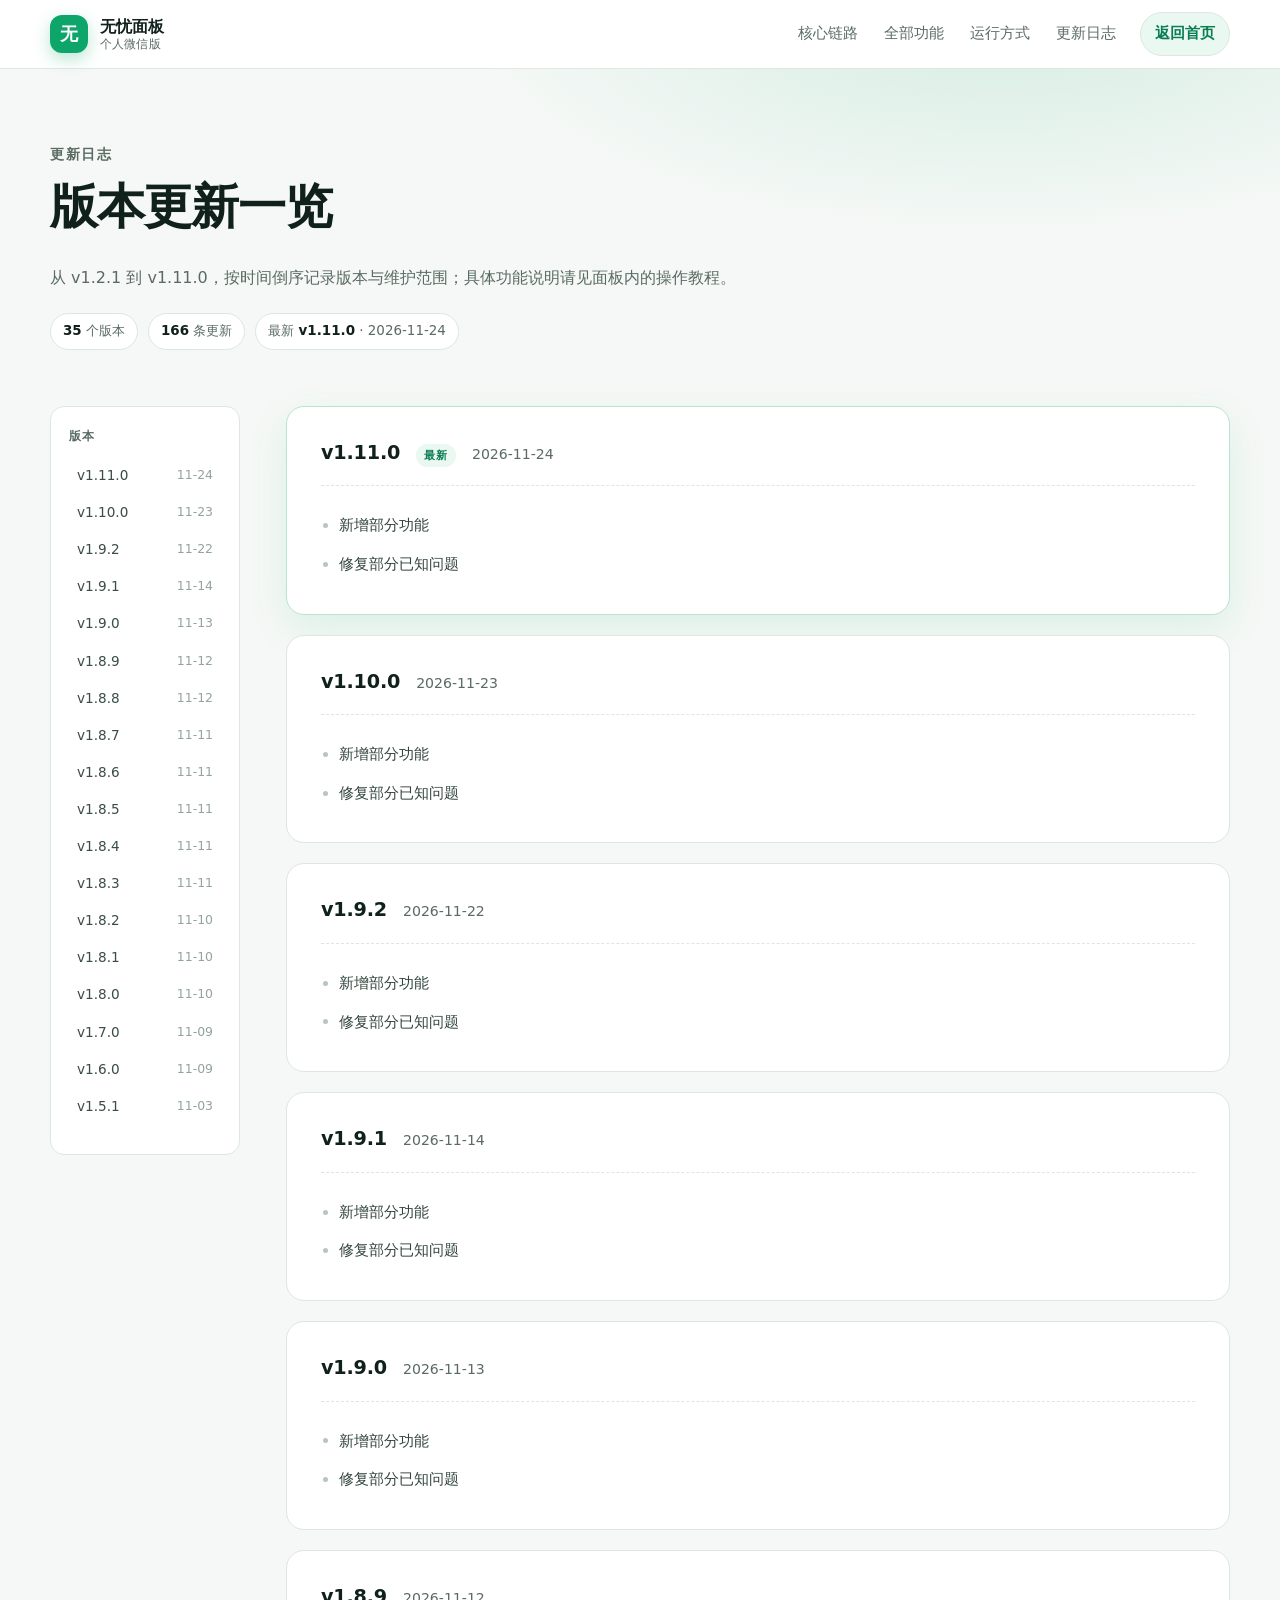
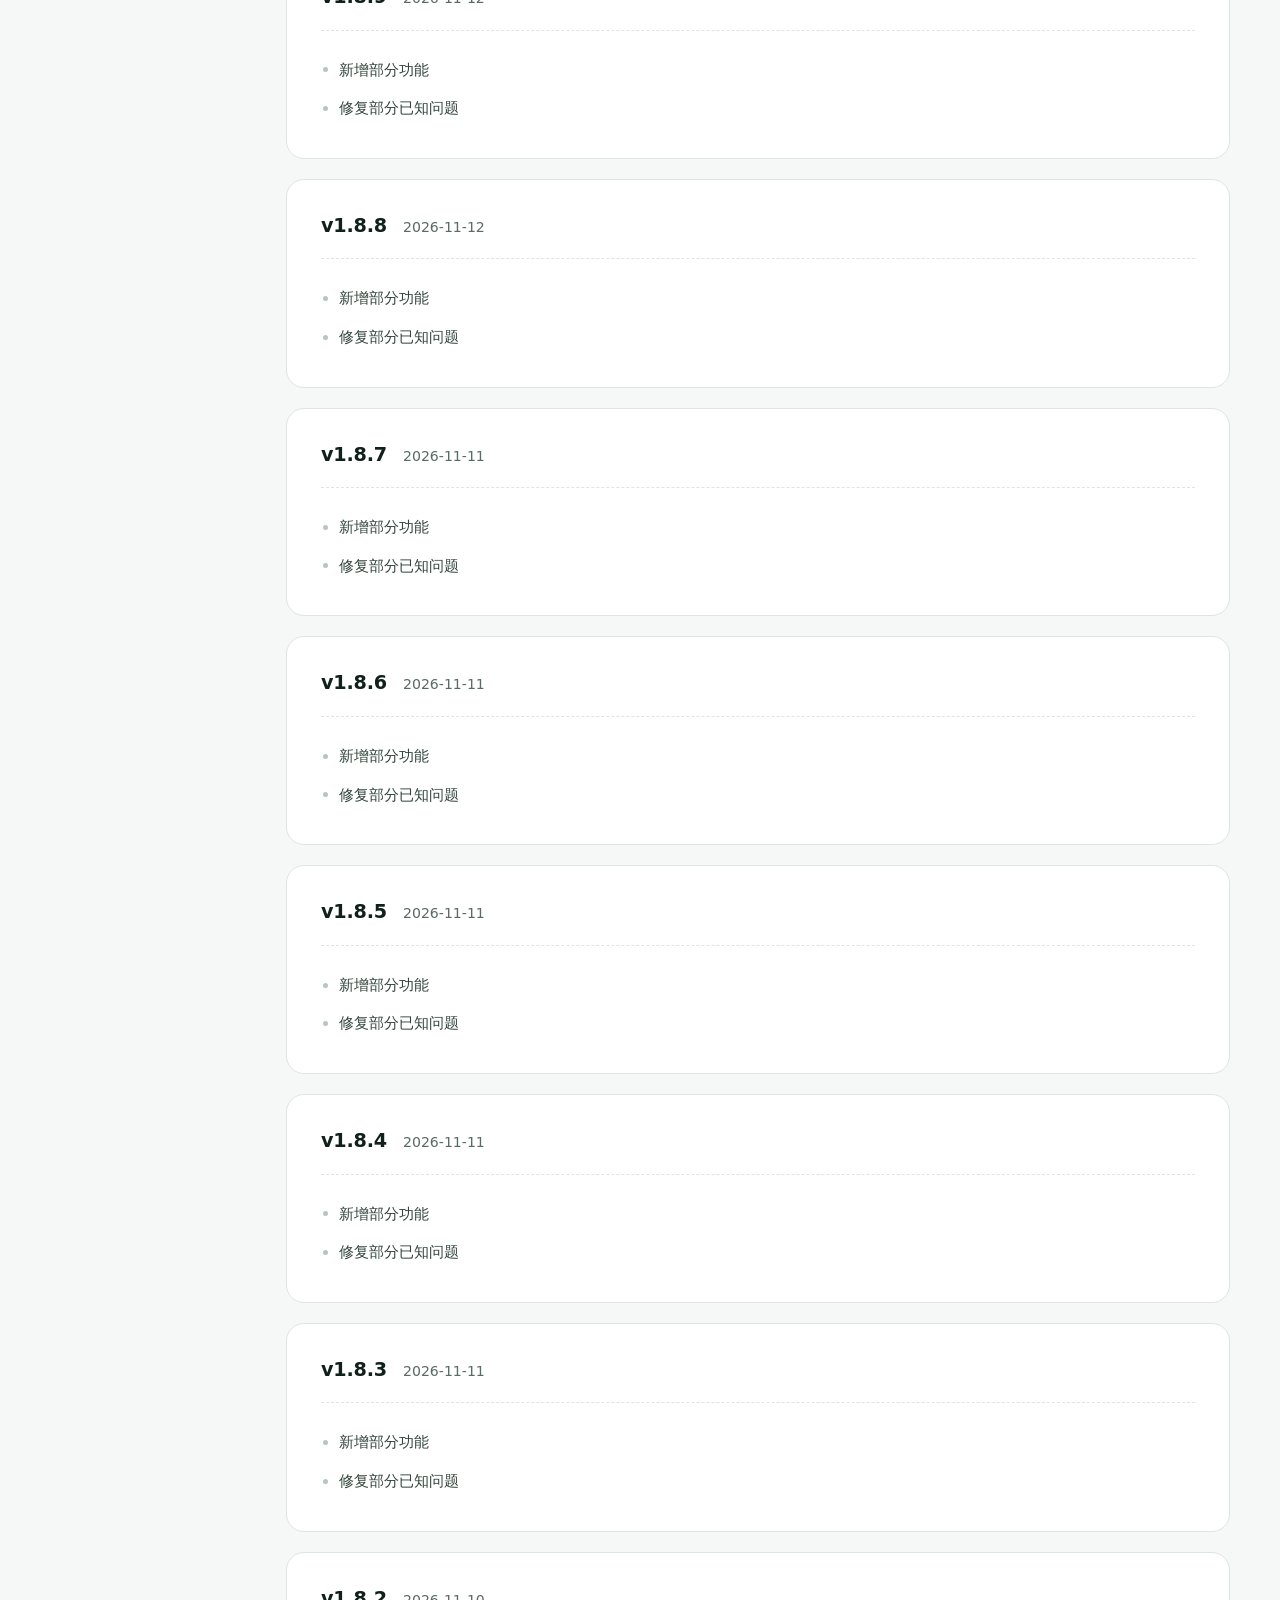
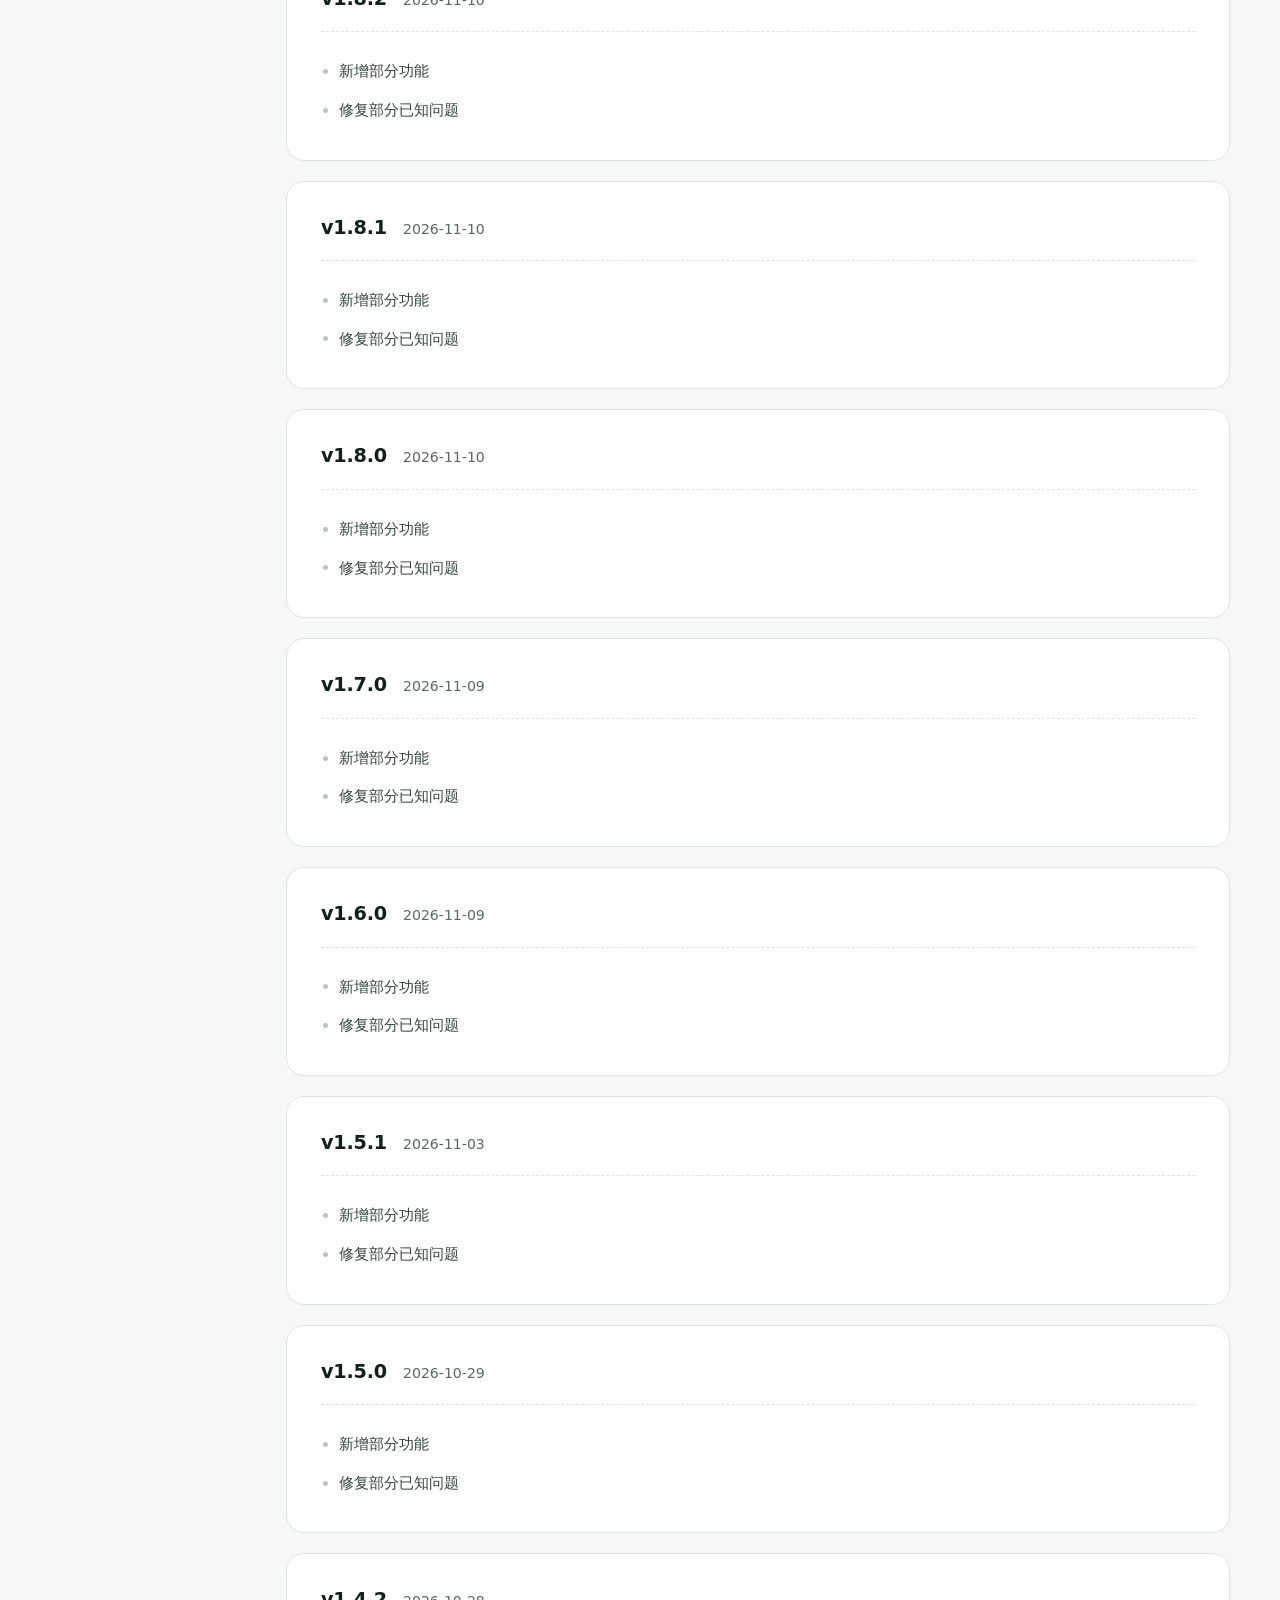
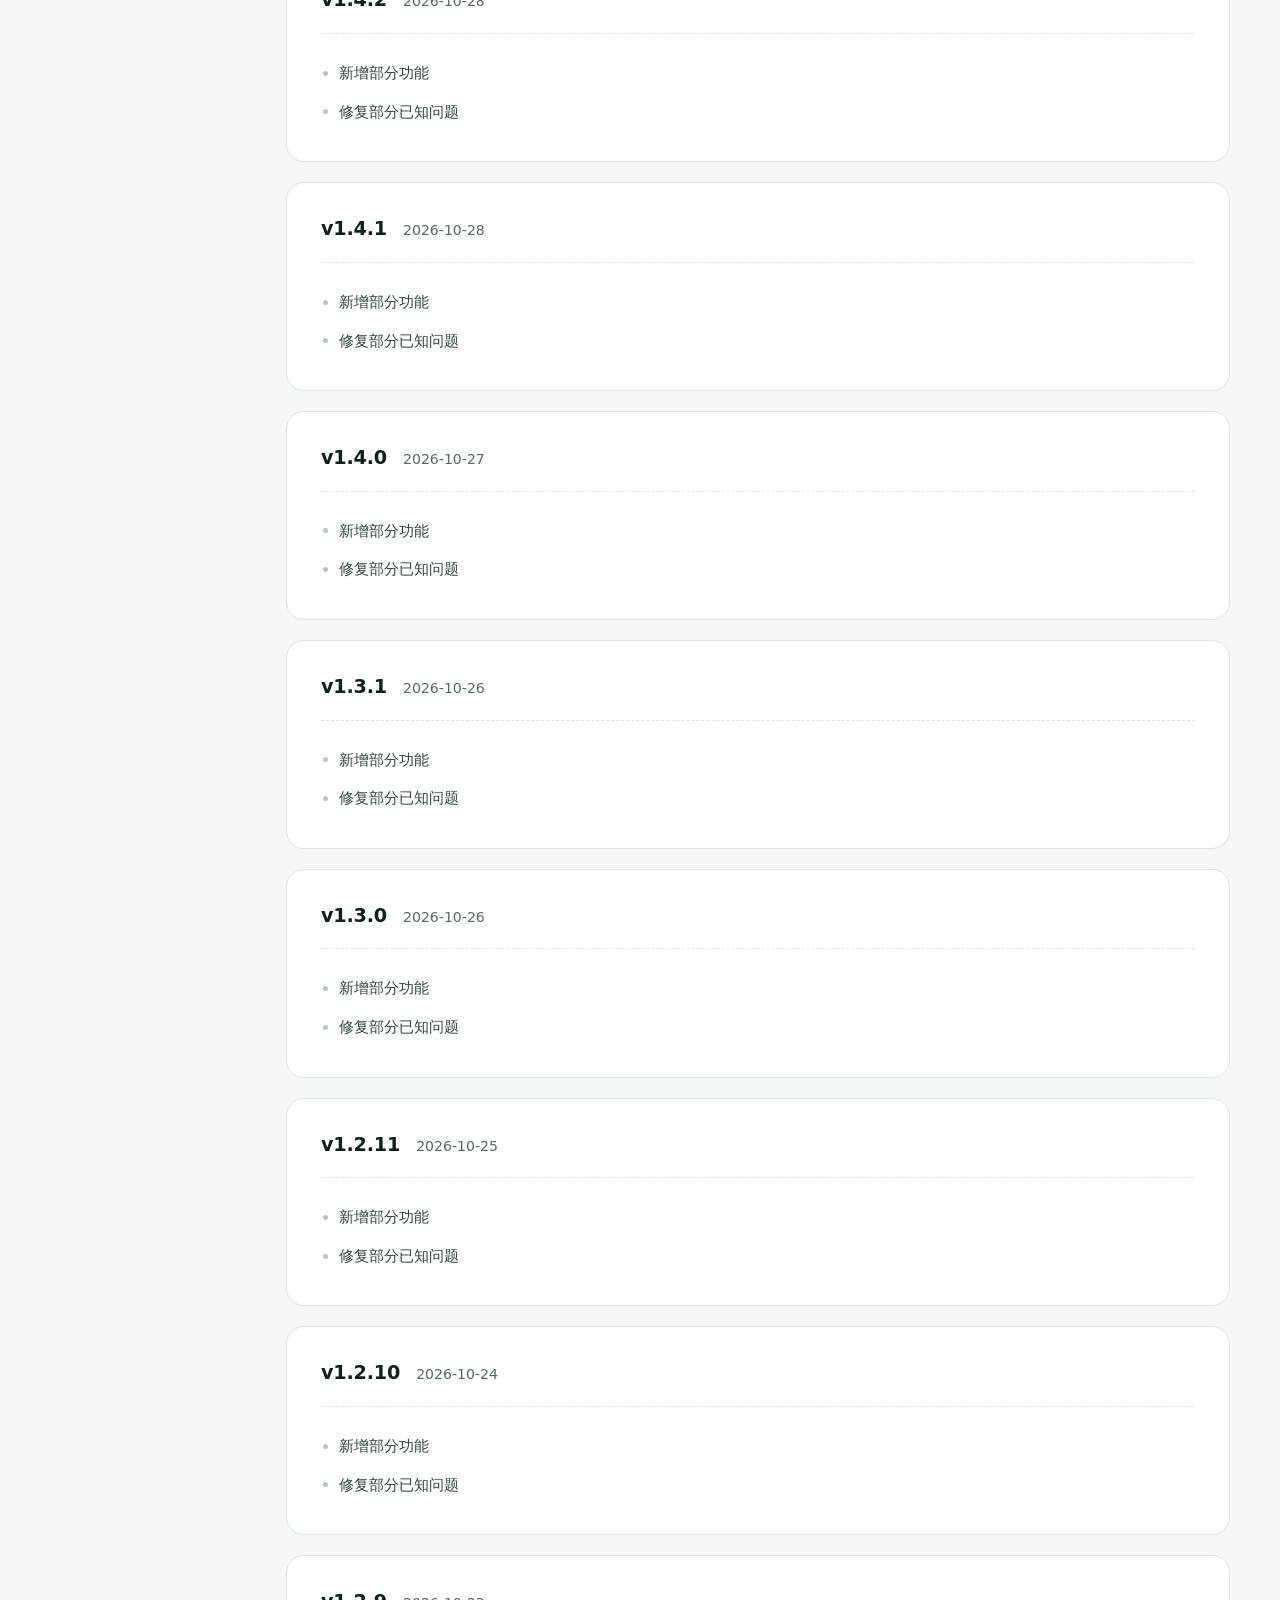
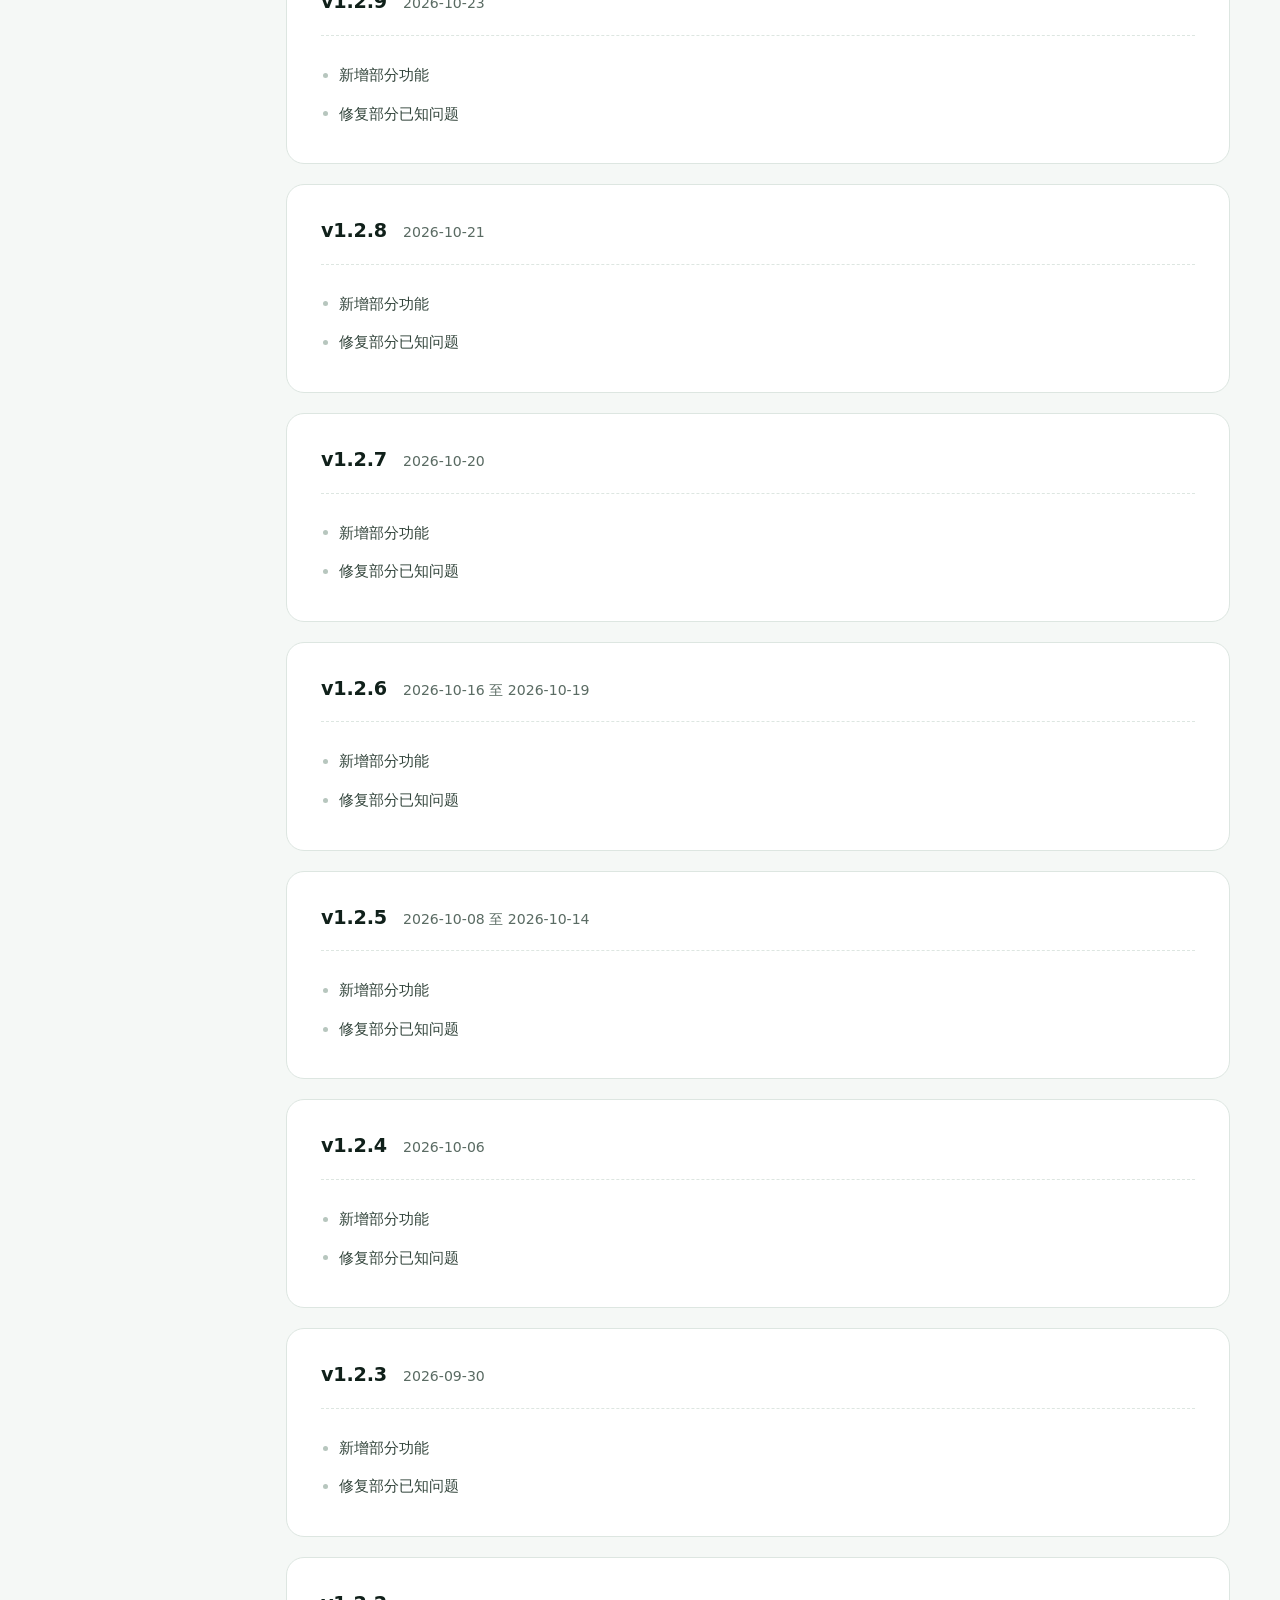
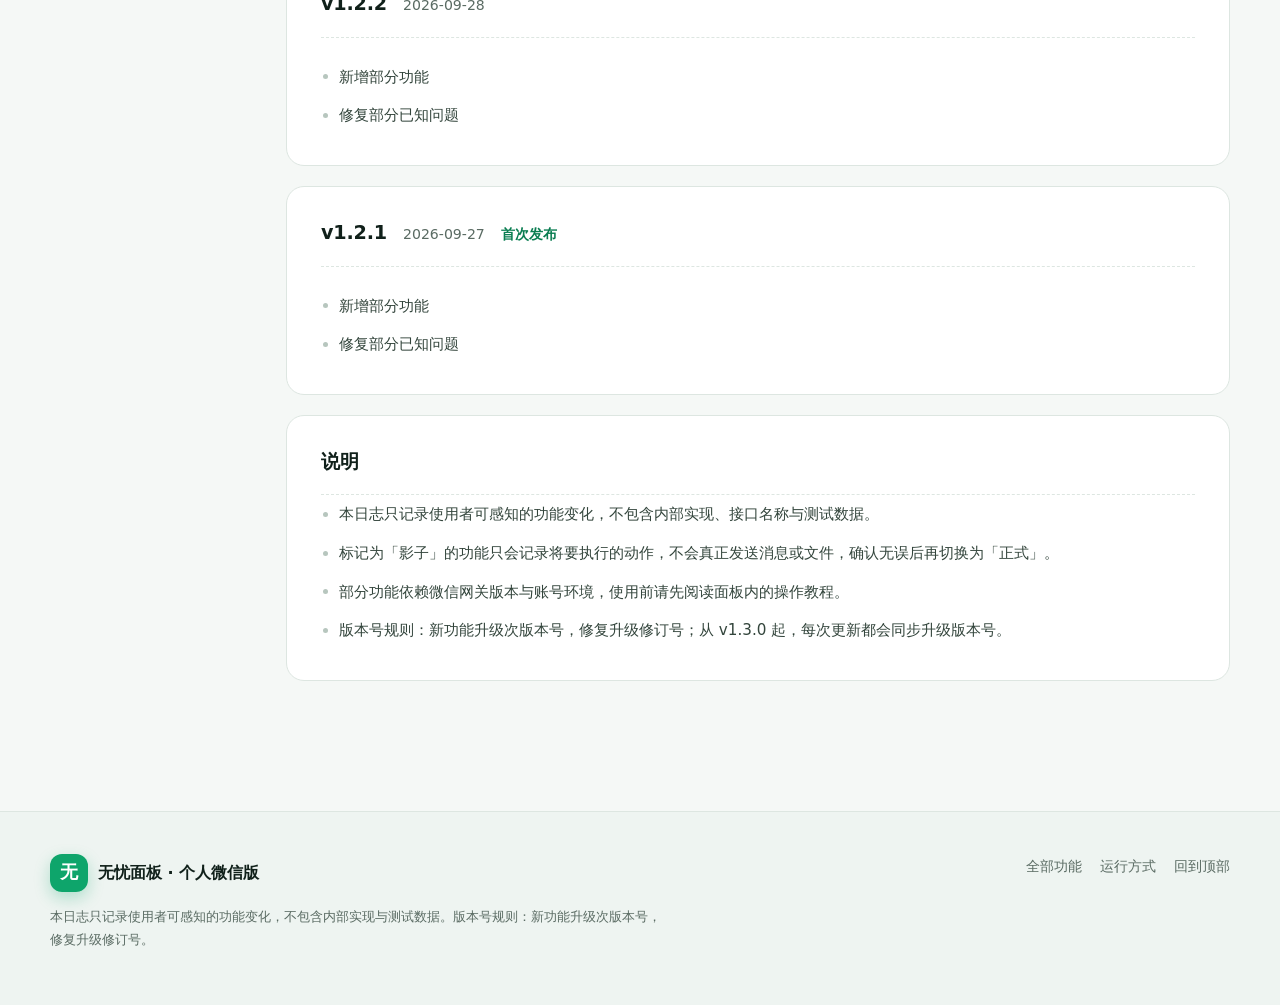
==== commit b64b184c: "changelog: 公开页隐去具体更新条目 每个版本统一显示「新增部分功能」「修复部分已知问题」，保留版本、日期与统计。" ====
--- a/changelog.html
+++ b/changelog.html
@@ -32,8 +32,8 @@
     <section class="page-hero">
       <div class="wrap">
         <p class="eyebrow">更新日志</p>
-        <h1>每一次改动，都写在这里</h1>
-        <p>从 v1.2.1 到 v1.11.0，按时间倒序记录使用者能感知的功能变化。技术细节与配置说明放在面板内的操作教程里。</p>
+        <h1>版本更新一览</h1>
+        <p>从 v1.2.1 到 v1.11.0，按时间倒序记录版本与维护范围；具体功能说明请见面板内的操作教程。</p>
         <div class="log-stats">
           <span><strong>35</strong> 个版本</span>
           <span><strong>166</strong> 条更新</span>
@@ -48,7 +48,7 @@
         <ol><li><a href="#v1-11-0"><span>v1.11.0</span><span class="toc-date">11-24</span></a></li><li><a href="#v1-10-0"><span>v1.10.0</span><span class="toc-date">11-23</span></a></li><li><a href="#v1-9-2"><span>v1.9.2</span><span class="toc-date">11-22</span></a></li><li><a href="#v1-9-1"><span>v1.9.1</span><span class="toc-date">11-14</span></a></li><li><a href="#v1-9-0"><span>v1.9.0</span><span class="toc-date">11-13</span></a></li><li><a href="#v1-8-9"><span>v1.8.9</span><span class="toc-date">11-12</span></a></li><li><a href="#v1-8-8"><span>v1.8.8</span><span class="toc-date">11-12</span></a></li><li><a href="#v1-8-7"><span>v1.8.7</span><span class="toc-date">11-11</span></a></li><li><a href="#v1-8-6"><span>v1.8.6</span><span class="toc-date">11-11</span></a></li><li><a href="#v1-8-5"><span>v1.8.5</span><span class="toc-date">11-11</span></a></li><li><a href="#v1-8-4"><span>v1.8.4</span><span class="toc-date">11-11</span></a></li><li><a href="#v1-8-3"><span>v1.8.3</span><span class="toc-date">11-11</span></a></li><li><a href="#v1-8-2"><span>v1.8.2</span><span class="toc-date">11-10</span></a></li><li><a href="#v1-8-1"><span>v1.8.1</span><span class="toc-date">11-10</span></a></li><li><a href="#v1-8-0"><span>v1.8.0</span><span class="toc-date">11-10</span></a></li><li><a href="#v1-7-0"><span>v1.7.0</span><span class="toc-date">11-09</span></a></li><li><a href="#v1-6-0"><span>v1.6.0</span><span class="toc-date">11-09</span></a></li><li><a href="#v1-5-1"><span>v1.5.1</span><span class="toc-date">11-03</span></a></li><li><a href="#v1-5-0"><span>v1.5.0</span><span class="toc-date">10-29</span></a></li><li><a href="#v1-4-2"><span>v1.4.2</span><span class="toc-date">10-28</span></a></li><li><a href="#v1-4-1"><span>v1.4.1</span><span class="toc-date">10-28</span></a></li><li><a href="#v1-4-0"><span>v1.4.0</span><span class="toc-date">10-27</span></a></li><li><a href="#v1-3-1"><span>v1.3.1</span><span class="toc-date">10-26</span></a></li><li><a href="#v1-3-0"><span>v1.3.0</span><span class="toc-date">10-26</span></a></li><li><a href="#v1-2-11"><span>v1.2.11</span><span class="toc-date">10-25</span></a></li><li><a href="#v1-2-10"><span>v1.2.10</span><span class="toc-date">10-24</span></a></li><li><a href="#v1-2-9"><span>v1.2.9</span><span class="toc-date">10-23</span></a></li><li><a href="#v1-2-8"><span>v1.2.8</span><span class="toc-date">10-21</span></a></li><li><a href="#v1-2-7"><span>v1.2.7</span><span class="toc-date">10-20</span></a></li><li><a href="#v1-2-6"><span>v1.2.6</span><span class="toc-date">10-19</span></a></li><li><a href="#v1-2-5"><span>v1.2.5</span><span class="toc-date">10-14</span></a></li><li><a href="#v1-2-4"><span>v1.2.4</span><span class="toc-date">10-06</span></a></li><li><a href="#v1-2-3"><span>v1.2.3</span><span class="toc-date">09-30</span></a></li><li><a href="#v1-2-2"><span>v1.2.2</span><span class="toc-date">09-28</span></a></li><li><a href="#v1-2-1"><span>v1.2.1</span><span class="toc-date">09-27</span></a></li></ol>
       </aside>
       <div class="log-list-wrap">
-        <article class="ver-card is-latest" id="v1-11-0"><header class="ver-head"><span class="ver-badge">v1.11.0</span><span class="ver-new">最新</span><span class="ver-date">2026-11-24</span></header><div class="log-group"><h3 class="group-label new">新增</h3><ul class="log-list"><li>桌面管理器每个账号卡片新增「删除」：误添加的账号可以直接移除，不必再手工改目录和台账。</li><li>删除账号前会先停止该账号（管理器启动或外部启动的都一样）；实例目录移入 backups/deleted 备份目录保存，误删也能手工恢复。</li></ul></div><div class="log-group"><h3 class="group-label fix">修复</h3><ul class="log-list"><li>修复已有账号占用通道端口时，新账号仍沿用同一端口、结果连到旧账号面板的问题：现在会自动改用下一个空闲端口（8080 被占就用 8081），台账里已绑定的通道也不会再被重复提供。</li></ul></div><div class="log-group"><h3 class="group-label improve">优化</h3><ul class="log-list"><li>添加账号的「重新扫描」只更新自动填入的通道地址，手动填写的地址保持不变。</li></ul></div></article><article class="ver-card" id="v1-10-0"><header class="ver-head"><span class="ver-badge">v1.10.0</span><span class="ver-date">2026-11-23</span></header><div class="log-group"><h3 class="group-label new">新增</h3><ul class="log-list"><li>添加账号时可一键重新扫描通道；没发现通道、通道被占用、握手失败会分别给出处理提示，不再是一片空白。</li><li>账号备注会跟随所选通道自动填入该账号昵称，切换通道时同步更新；手动改过的备注不会被自动覆盖。</li><li>同一台电脑与其它管理端共用时，可自定义管理端口起始值，避免两边抢同一端口。</li></ul></div><div class="log-group"><h3 class="group-label fix">修复</h3><ul class="log-list"><li>修复管理端口被其它程序占用时账号一直启动失败的问题：现在会自动改用空闲端口并提示新端口；若占用者是同一账号的旧面板，仍会拒绝启动，避免两个面板重复回复。</li></ul></div></article><article class="ver-card" id="v1-9-2"><header class="ver-head"><span class="ver-badge">v1.9.2</span><span class="ver-date">2026-11-22</span></header><div class="log-group"><h3 class="group-label fix">修复</h3><ul class="log-list"><li>通过新好友后立即补齐对方昵称与账号信息，客户首条消息进来时就能看到名字，不再先显示原始账号标识。</li><li>修复通讯录偶尔拉取失败或返回空时，已有昵称与账号信息被清空的问题；群成员昵称不再受通讯录波动影响。</li></ul></div><div class="log-group"><h3 class="group-label improve">优化</h3><ul class="log-list"><li>首页移除协议版本诊断行，界面更简洁。</li></ul></div></article><article class="ver-card" id="v1-9-1"><header class="ver-head"><span class="ver-badge">v1.9.1</span><span class="ver-date">2026-11-14</span></header><div class="log-group"><h3 class="group-label fix">修复</h3><ul class="log-list"><li>修复收到好友发来的群邀请卡片时，被当成普通消息自动回复的问题：群邀请现在按系统通知记录，不再进入自动回复。</li><li>修复 AI 回复过长、又没有给出分句时，补拆会按空格断开英文单词的问题：现在只按逗号、句号等标点分段，整段没有标点时才按字数上限切分。</li></ul></div></article><article class="ver-card" id="v1-9-0"><header class="ver-head"><span class="ver-badge">v1.9.0</span><span class="ver-date">2026-11-13</span></header><div class="log-group"><h3 class="group-label new">新增</h3><ul class="log-list"><li>新增配套技能「wechat-dll」1.4.0：把面板已有的查询、发送与本地数据读取能力整理成可导入的技能包，可接入 Qoder、Codex、Claude Code、WorkBuddy、QwenPaw 等外部 AI Agent，由 Agent 按你的具体需求组合功能，不必每个长尾需求都等面板新增页面。</li><li>技能内置 61 条本机账号操作命令，覆盖联系人、群聊、朋友圈与消息巡检；发送前先解析目标、出预览和确认令牌，并带频控、去重、批量失败即停与审计。</li><li>技能补上本地 SQLCipher 库只读解密：联系人分组、语音库等网关没覆盖的数据可在本机读取；源库不改，密钥只在本机流转，每把密钥先过页 1 校验。</li><li>面板运行时，技能按「单一发送者」规则把客户可见发送交给面板队列，并在文档里写明成功只代表入队、当前通道没有送达回声，避免两边同时发造成超频。</li><li>面板顶栏「技能下载」入口可获取技能包；技能是独立工具包，不改变面板现有聊天、自动回复与配置。</li></ul></div><div class="log-group"><h3 class="group-label improve">优化</h3><ul class="log-list"><li>技能文档新增场景编排、安全边界、排障与本地库说明，外部 Agent 首次接入可先只读核对，再进入写操作。</li></ul></div></article><article class="ver-card" id="v1-8-9"><header class="ver-head"><span class="ver-badge">v1.8.9</span><span class="ver-date">2026-11-12</span></header><div class="log-group"><h3 class="group-label fix">修复</h3><ul class="log-list"><li>修复新好友通过后消息顺序错乱的问题：以前自动回复会抢先发出，打招呼夹在几条回复中间；现在先发打招呼内容，等待期间客户的提问合并成一条，排在打招呼之后回复。</li><li>修复好友验证语被当成客户提问、触发一次多余回复的问题：验证语只在当次打招呼窗口内被忽略一次，客户随后发来的真实问题照常回复。</li></ul></div></article><article class="ver-card" id="v1-8-8"><header class="ver-head"><span class="ver-badge">v1.8.8</span><span class="ver-date">2026-11-12</span></header><div class="log-group"><h3 class="group-label new">新增</h3><ul class="log-list"><li>群组管理新增「全部群都生效」开关：需要覆盖所有群时手动打开，平时群消息只按下方群列表处理。</li></ul></div><div class="log-group"><h3 class="group-label fix">修复</h3><ul class="log-list"><li>修复群列表为空时把所有群都当成监听群的问题：没有加进群列表的群也会进入情绪/意向分诊，高意向客户会被推送给管理员。现在默认只处理群列表里的群，列表为空时不再处理任何群消息，启动前的配置总览会提醒补充群列表。</li></ul></div></article><article class="ver-card" id="v1-8-7"><header class="ver-head"><span class="ver-badge">v1.8.7</span><span class="ver-date">2026-11-11</span></header><div class="log-group"><h3 class="group-label improve">优化</h3><ul class="log-list"><li>桌面管理器能接管在管理器之外启动的账号面板：状态显示「外部运行中」，可直接点「停止」停掉它，也能点「打开设置」进入面板，不再只提示「端口被外部进程占用」而要去任务管理器结束进程。</li><li>端口被其他程序占用时仍显示「端口被占用」，不会误停该程序；退出管理器只停止由它启动的账号，不影响外部启动的面板。</li></ul></div></article><article class="ver-card" id="v1-8-6"><header class="ver-head"><span class="ver-badge">v1.8.6</span><span class="ver-date">2026-11-11</span></header><div class="log-group"><h3 class="group-label improve">优化</h3><ul class="log-list"><li>打开桌面管理器不再自动上线账号：每个账号默认显示「未启动」，需要哪个号就点哪个号的「启动」，不必每次让全部账号都上线。</li></ul></div></article><article class="ver-card" id="v1-8-5"><header class="ver-head"><span class="ver-badge">v1.8.5</span><span class="ver-date">2026-11-11</span></header><div class="log-group"><h3 class="group-label new">新增</h3><ul class="log-list"><li>桌面管理器点窗口右上角「×」不再退出，而是收进系统托盘，账号继续运行；托盘图标右键菜单可「打开管理器」或「退出（停止全部账号）」。</li><li>托盘图标提示实时显示在线账号数与账号总数，不打开窗口也能看出运行状况。</li><li>重复打开管理器时，直接把已在运行的窗口唤到前台，不再弹提示框。</li></ul></div><div class="log-group"><h3 class="group-label improve">优化</h3><ul class="log-list"><li>停止全部账号只发生在托盘菜单「退出」时，并保留二次确认，避免误关窗口导致账号掉线。</li></ul></div></article><article class="ver-card" id="v1-8-4"><header class="ver-head"><span class="ver-badge">v1.8.4</span><span class="ver-date">2026-11-11</span></header><div class="log-group"><h3 class="group-label fix">修复</h3><ul class="log-list"><li>修复账号激活状态临时受限时，面板反复提示「连接中断、自动恢复失败」并因此漏收消息的问题：连接本身正常时不再断开重连，同类提示只保留一条，激活状态恢复后消息监听自动接上。</li><li>面板与管理器的状态刷新共用同一次查询（60 秒内复用），减少对账号服务的重复请求，降低「请求过于频繁」出现的概率；手动点「连接」仍会即时重新查询。</li></ul></div></article><article class="ver-card" id="v1-8-3"><header class="ver-head"><span class="ver-badge">v1.8.3</span><span class="ver-date">2026-11-11</span></header><div class="log-group"><h3 class="group-label fix">修复</h3><ul class="log-list"><li>修复电脑清理临时文件后面板报错、页面打不开的问题：运行所需文件改放到本机应用数据目录，不再随系统临时目录一起被清理。</li></ul></div></article><article class="ver-card" id="v1-8-2"><header class="ver-head"><span class="ver-badge">v1.8.2</span><span class="ver-date">2026-11-10</span></header><div class="log-group"><h3 class="group-label fix">修复</h3><ul class="log-list"><li>修复公众号/服务号推送被当成客户私聊自动回复、与对方机器人来回对话的问题：此类消息一律不自动回复，黑白名单两种模式都生效。</li></ul></div></article><article class="ver-card" id="v1-8-1"><header class="ver-head"><span class="ver-badge">v1.8.1</span><span class="ver-date">2026-11-10</span></header><div class="log-group"><h3 class="group-label new">新增</h3><ul class="log-list"><li>语音回复新增语速设置：0.5–2.0 可调，1 为正常语速，越小越慢、越大越快；试听与正式回复共用，改完保存即生效。</li></ul></div><div class="log-group"><h3 class="group-label fix">修复</h3><ul class="log-list"><li>修复语音回复会把回复中的分句标记原样念出来的问题，合成前自动清理。</li></ul></div></article><article class="ver-card" id="v1-8-0"><header class="ver-head"><span class="ver-badge">v1.8.0</span><span class="ver-date">2026-11-10</span></header><div class="log-group"><h3 class="group-label new">新增</h3><ul class="log-list"><li>AI 回复可按设定比例用语音回复：每条回复生成后先抽一次卡，命中的整条合成为语音发出，其余仍是文字；比例 0–100% 可调，默认关闭。</li><li>语音回复设置卡新增「试听」按钮：按已保存的配置合成一句样例在浏览器播放，不会发给任何客户。</li><li>新增「我的复刻音色」弹窗：一键列出当前 Key 下的全部复刻音色（状态、绑定模型、创建时间），可按编号过滤，点「使用」自动填入音色与绑定模型，不用手抄长编号。</li></ul></div><div class="log-group"><h3 class="group-label improve">优化</h3><ul class="log-list"><li>语音回复的 Key 可留空，直接复用大模型配置的 Key，少填一处。</li><li>超长回复、需要 @ 人的群回复与合成失败自动回退文字，保证每条回复都发得出去，回退会在运行日志留一行提示。</li><li>语音回复后对话记忆仍按文字原文记录，后续 AI 能接上这段对话。</li></ul></div></article><article class="ver-card" id="v1-7-0"><header class="ver-head"><span class="ver-badge">v1.7.0</span><span class="ver-date">2026-11-09</span></header><div class="log-group"><h3 class="group-label new">新增</h3><ul class="log-list"><li>面板与桌面管理器合并为同一个程序：双击进入账号总览，账号面板仍由总览统一启动和停止。</li><li>管理器启动账号前会自动把面板程序更新到当前版本，不再出现管理器已升级、账号面板还是旧版的情况。</li></ul></div><div class="log-group"><h3 class="group-label improve">优化</h3><ul class="log-list"><li>分发和升级只需替换一个程序文件；面板、管理器与更新日志的版本号保持一致。</li><li>账号数据仍按账号独立存放，替换程序不会改动已有配置、记忆与运行记录。</li></ul></div></article><article class="ver-card" id="v1-6-0"><header class="ver-head"><span class="ver-badge">v1.6.0</span><span class="ver-date">2026-11-09</span></header><div class="log-group"><h3 class="group-label new">新增</h3><ul class="log-list"><li>新增桌面管理器：一个窗口集中管理多个账号，每个账号使用独立面板与独立端口，互不影响。</li><li>管理器实时列出每个账号的在线状态，启动管理器时自动拉起全部账号；双击账号即可打开对应的设置面板。</li><li>新增「添加账号」：扫描空闲通道并自动分配管理端口，一键复制出独立的账号环境。</li><li>管理器统一启动、停止账号；退出管理器时会一并停止全部运行中的面板，不留后台残留。</li><li>由管理器托管的账号，打开设置时由管理器负责跳转，不再自动弹出浏览器标签页。</li></ul></div><div class="log-group"><h3 class="group-label improve">优化</h3><ul class="log-list"><li>管理器采用深色卡片界面，账号名称、管理端口、通道与运行状态集中显示。</li></ul></div></article><article class="ver-card" id="v1-5-1"><header class="ver-head"><span class="ver-badge">v1.5.1</span><span class="ver-date">2026-11-03</span></header><div class="log-group"><h3 class="group-label fix">修复</h3><ul class="log-list"><li>群聊状态栏的「最近发送者」改为显示发言人的群备注或微信昵称，不再出现一串 wxid；没收录过名字的发言人会自动补齐一次，仍取不到时显示「群成员」，群名后照旧带群号方便核对。</li></ul></div></article><article class="ver-card" id="v1-5-0"><header class="ver-head"><span class="ver-badge">v1.5.0</span><span class="ver-date">2026-10-29</span></header><div class="log-group"><h3 class="group-label new">新增</h3><ul class="log-list"><li>朋友圈新增「好友跟发」：选定最多 20 位好友，按设定间隔盯住他们的朋友圈，发现新动态就把文字和图片一起跟发到你的朋友圈。</li><li>跟发有三种模式：关闭 / 影子 / 正式。影子模式照常扫描、照常取图，但只在运行日志里记「本来会发什么」，一条都不真发。</li><li>只跟发带图片的动态：纯文字与视频动态不跟发（微信发布端只接受图片）。</li><li>第一次扫描只登记好友现有的动态，从下一条新的开始跟；两条之间有随机间隔，可设每天最多跟发多少条。</li><li>「最近明细」列出每条为什么发了或没发；连续发布失败会自动停摆，点「继续」恢复，换天也会自动放行。</li><li>仅支持新版网关（微信 4.1.15.56 及以上）；旧版网关会直接提示不可用，不会尝试发送。</li><li>跟发出去的内容所有好友可见，<strong>发出后无法撤回</strong>，只能在手机上手动删除；建议先用影子跑一轮，核对日志条数与明细后再切正式。</li></ul></div><div class="log-group"><h3 class="group-label improve">优化</h3><ul class="log-list"><li>保存朋友圈设置后的提示现在会同时说明「点赞/评论」与「好友跟发」各自的档位和监听人数，只改跟发也能从提示确认已经存上。</li></ul></div></article><article class="ver-card" id="v1-4-2"><header class="ver-head"><span class="ver-badge">v1.4.2</span><span class="ver-date">2026-10-28</span></header><div class="log-group"><h3 class="group-label new">新增</h3><ul class="log-list"><li>选监听好友、转发目标、发送人和定时消息目标时，可以从微信联系人分组一次添加整组人；已在名单里的自动跳过，并提示添加与跳过的数量。</li><li>「监听用户列表」和「监听群聊列表」新增一键清空；确认后只清空当前页面上的列表，点对应的保存按钮才真正生效，空列表点击不会弹确认。</li></ul></div><div class="log-group"><h3 class="group-label improve">优化</h3><ul class="log-list"><li>「从分组添加」的下拉改为与面板同风格的列表：分组名旁直接显示人数，展开层带圆角和阴影，悬停整行变浅绿；分组多时可滚动，键盘上下键加回车也能选择。</li><li>分组信息一次读取后重复使用；点「刷新列表」时会连同分组一起重新读取，刚在微信里改过的分组马上可用。</li></ul></div></article><article class="ver-card" id="v1-4-1"><header class="ver-head"><span class="ver-badge">v1.4.1</span><span class="ver-date">2026-10-28</span></header><div class="log-group"><h3 class="group-label new">新增</h3><ul class="log-list"><li>顶栏新增「技能下载」，可直接获取配套的智能体技能包；在支持技能导入的客户端中导入后，可以用对话操作发消息、管理群聊等微信功能。</li><li>技能包自带发送预览、逐次确认、发送间隔与失败即停等安全规则，按界面提示确认即可，不需要另外配置。</li></ul></div></article><article class="ver-card" id="v1-4-0"><header class="ver-head"><span class="ver-badge">v1.4.0</span><span class="ver-date">2026-10-27</span></header><div class="log-group"><h3 class="group-label new">新增</h3><ul class="log-list"><li>面板里的联系人、群成员、监听名单、转发目标、未命中问题、运行日志和首页账号信息都优先显示微信号；只有对方没有微信号时才显示原始ID。</li><li>「从微信选择」弹窗支持按微信号搜索，好友列表第二行直接显示微信号，群聊列表显示群ID。</li><li>面板会把通讯录里的微信号保存在本地，重启面板或微信网关暂时不可用时，已经获取的微信号仍能正常显示。</li></ul></div><div class="log-group"><h3 class="group-label improve">优化</h3><ul class="log-list"><li>群成员里是好友的成员会显示微信号；非好友因微信接口不返回微信号，仍显示原始ID。</li><li>未命中问题导出表格新增「提问人微信号」列，原有提问人ID列保留用于排查。</li><li>以前登记的未命中记录不需要手动迁移，打开列表时会自动按当前通讯录补齐微信号。</li></ul></div><div class="log-group"><h3 class="group-label fix">修复</h3><ul class="log-list"><li>修复面板多处只显示原始ID、无法直接确认客户微信号的问题。</li><li>修复选择弹窗把群聊ID误标为wxid的问题。</li></ul></div></article><article class="ver-card" id="v1-3-1"><header class="ver-head"><span class="ver-badge">v1.3.1</span><span class="ver-date">2026-10-26</span></header><div class="log-group"><h3 class="group-label improve">优化</h3><ul class="log-list"><li>启动前配置总览补上「情绪/意向分诊」与「新人欢迎语」，启动前就能看到它们是关闭、影子还是正式生效。</li><li>总览里的群聊监听注明当前是「仅@时回」还是「全部回复」、回复是否@提问成员。</li><li>总览里的 AI 模型注明是否开启联网搜索与自动分句。</li><li>分诊设为正式但没有接管人、欢迎语开启但群聊监听关闭或内容为空时，总览会直接提示。</li></ul></div></article><article class="ver-card" id="v1-3-0"><header class="ver-head"><span class="ver-badge">v1.3.0</span><span class="ver-date">2026-10-26</span></header><div class="log-group"><h3 class="group-label new">新增</h3><ul class="log-list"><li>首页与更新日志开始显示明确的版本号，并与更新记录同步升级，能直接确认当前使用的是哪一版。</li></ul></div><div class="log-group"><h3 class="group-label improve">优化</h3><ul class="log-list"><li>更新日志每个版本都标注版本号，按「版本号 + 日期」展示，便于对照。</li></ul></div></article><article class="ver-card" id="v1-2-11"><header class="ver-head"><span class="ver-badge">v1.2.11</span><span class="ver-date">2026-10-25</span></header><div class="log-group"><h3 class="group-label new">新增</h3><ul class="log-list"><li>客户发来链接时，AI 会自动读取网页正文再回答；读取失败时退回联网搜索。</li><li>支持发送语音消息，可用于关键词回复、定时消息、打招呼和新好友介绍。</li><li>选择音频文件后自动转码，无需手动转换格式。</li><li>关键词回复支持附带语音。</li><li>关键词管理改为紧凑列表：一条关键词一行，附件以徽标显示，一屏可以管理更多关键词。</li><li>关键词支持搜索，关键词、回复内容与附件文件名都能搜到。</li><li>新增与编辑关键词统一使用弹窗，语音、图片、文件都在弹窗内选择。</li></ul></div><div class="log-group"><h3 class="group-label improve">优化</h3><ul class="log-list"><li>关键词、打招呼、定时消息、介绍序列和知识库的附件选择按钮统一为薄荷绿样式。</li><li>上传语音保留原文件名，界面更容易区分不同语音。</li><li>列表无内容或无搜索结果时显示明确提示。</li></ul></div><div class="log-group"><h3 class="group-label fix">修复</h3><ul class="log-list"><li>修复上传语音丢失原文件名的问题。</li><li>修复编辑关键词时已有附件不回显，保存后可能被清空的问题。</li></ul></div></article><article class="ver-card" id="v1-2-10"><header class="ver-head"><span class="ver-badge">v1.2.10</span><span class="ver-date">2026-10-24</span></header><div class="log-group"><h3 class="group-label new">新增</h3><ul class="log-list"><li>兼容新旧两代微信网关，启动时自动识别，无需手动切换。</li><li>首页新增协议诊断信息，显示协议类型与微信版本，便于排查环境问题。</li><li>AI 回复支持按需联网搜索：客户问最新信息或知识库没有命中时自动搜索，默认关闭，可在设置中开启。</li><li>AI 回复支持自动分句（可选），并自动清理思考过程与多余格式标记。</li><li>客户连续发多条消息时，合并等待的条数可设置上限，避免一直等待。</li><li>关键词命中后立即回复，不再受消息合并等待影响。</li></ul></div><div class="log-group"><h3 class="group-label improve">优化</h3><ul class="log-list"><li>语音消息优先从微信服务器快速取回，失败时再读取本地文件，缩短等待时间。</li><li>配置与记忆保存更可靠，异常情况下不会静默丢失；保存失败会明确提示。</li><li>消息集中涌入时处理更稳定，不会无限堆积、拖慢整个面板。</li><li>AI 分句改为按词句边界拆分，不再把词语从中间切断。</li></ul></div><div class="log-group"><h3 class="group-label fix">修复</h3><ul class="log-list"><li>修复群聊开启「仅回复@我」后，命中关键词的消息也被忽略的问题。</li><li>修复图片或语音处理失败时，统计、转发与第三方通知一起丢失的问题。</li><li>修复入群欢迎未受群聊总开关控制的问题。</li></ul></div></article><article class="ver-card" id="v1-2-9"><header class="ver-head"><span class="ver-badge">v1.2.9</span><span class="ver-date">2026-10-23</span></header><div class="log-group"><h3 class="group-label new">新增</h3><ul class="log-list"><li>AI 可以读取客户发来的 Word、Excel、PDF、文本等文件内容，并据此回答。</li><li>所有附件入口支持点击选择或拖拽上传，不再需要手动复制文件路径。</li><li>上传后的文件统一存放，并自动清理长期未使用的副本。</li></ul></div><div class="log-group"><h3 class="group-label improve">优化</h3><ul class="log-list"><li>上传文件名会自动处理非法字符与重名，不会覆盖已有文件。</li><li>上传失败时保留原有配置，不会把已选文件清空。</li></ul></div></article><article class="ver-card" id="v1-2-8"><header class="ver-head"><span class="ver-badge">v1.2.8</span><span class="ver-date">2026-10-21</span></header><div class="log-group"><h3 class="group-label new">新增</h3><ul class="log-list"><li>全部配置页统一分节导航：常用项直接可见，高级项与长说明默认收起。</li><li>每个页面独立保存，保存后显示「已保存」时间和失败原因。</li><li>介绍序列、朋友圈、附件、转人工、分诊五类自动化统一为「关闭 / 影子 / 正式」三档，可先观察再启用。</li><li>新增面板内操作教程，断网也能查看，覆盖首次启动、AI 配置、三档说明和日常处理。</li></ul></div><div class="log-group"><h3 class="group-label improve">优化</h3><ul class="log-list"><li>首页精简，移除重复的功能入口与状态块。</li><li>配置总览支持逐项「去设置」，点击后直接跳到对应页面。</li><li>提升总览跳转按钮和侧栏文字的可读性。</li></ul></div></article><article class="ver-card" id="v1-2-7"><header class="ver-head"><span class="ver-badge">v1.2.7</span><span class="ver-date">2026-10-20</span></header><div class="log-group"><h3 class="group-label new">新增</h3><ul class="log-list"><li>新增朋友圈自动刷新、自动点赞、自动评论。</li><li>点赞与评论可分别开关，每日操作上限支持不限次数。</li><li>新增情绪与成交意向分诊：客户情绪差或点名要人工时通知管理员并暂停会话；高意向客户只提醒、不打断 AI。</li><li>定时消息的发送目标改为好友 / 群聊选择器，不再需要手填账号。</li><li>新增工作台首页，集中展示运行状态、待处理事项与常用入口。</li><li>侧栏支持分组折叠、搜索与状态记忆。</li></ul></div><div class="log-group"><h3 class="group-label improve">优化</h3><ul class="log-list"><li>运行状态与工作台合并，首页作为一级入口，减少来回切换。</li></ul></div><div class="log-group"><h3 class="group-label fix">修复</h3><ul class="log-list"><li>修复定时任务删除按钮样式与其他页面不一致的问题。</li><li>明确每日上限为 0 时表示「不限次数」，避免误解为「今天不执行」。</li></ul></div></article><article class="ver-card" id="v1-2-6"><header class="ver-head"><span class="ver-badge">v1.2.6</span><span class="ver-date">2026-10-16 至 2026-10-19</span></header><div class="log-group"><h3 class="group-label new">新增</h3><ul class="log-list"><li>新增「微信存储位置」设置，可手动指定微信文件目录并一键检测，解决微信目录被改到其他盘后语音读不到的问题。</li><li>语音无法解密时，可点击「重新取密钥」自助恢复。</li><li>密钥恢复提供多种来源，扫描过程显示状态，完成后明确提示成功或失败原因。</li><li>发布首个 Windows 单文件版，双击即可运行，无需安装 Python。</li></ul></div><div class="log-group"><h3 class="group-label improve">优化</h3><ul class="log-list"><li>界面只保留个人微信相关功能，移除企业微信入口，操作更聚焦。</li><li>密钥、口令、账号和文件路径只显示状态，不在界面展示具体内容。</li></ul></div></article><article class="ver-card" id="v1-2-5"><header class="ver-head"><span class="ver-badge">v1.2.5</span><span class="ver-date">2026-10-08 至 2026-10-14</span></header><div class="log-group"><h3 class="group-label new">新增</h3><ul class="log-list"><li>新好友介绍话术升级为「板块 → 条目」两层结构，可按公司、产品、流程、售后等板块组织内容。</li><li>客户回话后自动进入下一条介绍；客户不回复时按设定间隔继续。</li><li>增加 15 秒心跳，介绍推送更稳定。</li><li>客户正在等待 AI 回答时，介绍序列自动暂停，避免两边同时发言。</li><li>新增启动前配置总览，19 项关键配置一眼看清，缺项可直接跳转设置。</li><li>新增应答判断：不抢答系统提示，每轮先判断客户是在提问还是陈述，减少答非所问。</li></ul></div><div class="log-group"><h3 class="group-label improve">优化</h3><ul class="log-list"><li>介绍话术弹窗关闭时自动保存草稿，不再丢失刚编辑的内容。</li><li>保存介绍配置后显示实际写入的板块与条目数量。</li></ul></div></article><article class="ver-card" id="v1-2-4"><header class="ver-head"><span class="ver-badge">v1.2.4</span><span class="ver-date">2026-10-06</span></header><div class="log-group"><h3 class="group-label new">新增</h3><ul class="log-list"><li>未命中业务问题时自动转人工：AI 先判断是业务问题还是闲聊，业务问题通知管理员并暂停该会话，闲聊继续由 AI 回复。</li><li>转人工通知包含最近对话上下文、客户原问题和 AI 拟好的草稿，避免管理员从头翻记录。</li><li>管理员可在微信里直接接手，接收方可以是好友或群聊。</li><li>人工在微信里手打的回复会同步写入面板记忆，之后 AI 能接上这段对话。</li><li>文件自动发送支持「客户问到指定关键词 → 发送预设文件」。</li></ul></div><div class="log-group"><h3 class="group-label improve">优化</h3><ul class="log-list"><li>陌生号被白名单拦截时不再逐条刷屏，前台只显示过滤计数。</li><li>不会回复的陌生语音和图片不再提前转写、下载，减少等待和资源消耗。</li><li>大文件发送完成实测，最大 23.9MB 的文件也可正常送达。</li></ul></div><div class="log-group"><h3 class="group-label fix">修复</h3><ul class="log-list"><li>修复好友通过验证的提示语被当作普通消息、AI 误回复客户的问题，可按需配置自动打招呼。</li></ul></div></article><article class="ver-card" id="v1-2-3"><header class="ver-head"><span class="ver-badge">v1.2.3</span><span class="ver-date">2026-09-30</span></header><div class="log-group"><h3 class="group-label new">新增</h3><ul class="log-list"><li>转发规则的来源可以选择群内非好友成员，不再局限于好友列表。</li><li>选人界面区分「好友」与「群成员」，群成员可按昵称查找。</li></ul></div><div class="log-group"><h3 class="group-label improve">优化</h3><ul class="log-list"><li>保存配置不再断开微信长连接，保存后无需重新连接。</li><li>运行状态显示当前实际生效的消息通道。</li></ul></div><div class="log-group"><h3 class="group-label fix">修复</h3><ul class="log-list"><li>修复群内非好友成员无法被选为转发来源，以及按昵称配置后规则不生效且没有提示的问题。</li></ul></div></article><article class="ver-card" id="v1-2-2"><header class="ver-head"><span class="ver-badge">v1.2.2</span><span class="ver-date">2026-09-28</span></header><div class="log-group"><h3 class="group-label new">新增</h3><ul class="log-list"><li>收到语音消息后自动转成文字，并交给 AI 参与回复。</li><li>面板显示语音链路的解密状态，语音无法读取时能看出卡在哪一步。</li></ul></div><div class="log-group"><h3 class="group-label improve">优化</h3><ul class="log-list"><li>运行日志只显示需要人工关注的信息，详细记录写入日志文件，界面更清爽。</li></ul></div></article><article class="ver-card" id="v1-2-1"><header class="ver-head"><span class="ver-badge">v1.2.1</span><span class="ver-date">2026-09-27</span><span class="ver-note">首次发布</span></header><div class="log-group"><h3 class="group-label new">新增</h3><ul class="log-list"><li>发布「无忧面板（个人微信版）」首个可用版本。</li><li>支持个人微信接入，统一管理消息、联系人与群聊。</li><li>支持关键词回复、知识库问答与 AI 自动回复。</li><li>支持监听白名单、群聊回复设置、自定义消息转发。</li><li>支持定时消息、定时启停、好友申请自动处理与自动打招呼。</li><li>支持未命中问题登记与核实。</li><li>支持 AI 回复附带文件。</li><li>支持新好友介绍话术自动推送。</li></ul></div></article>
+        <article class="ver-card is-latest" id="v1-11-0"><header class="ver-head"><span class="ver-badge">v1.11.0</span><span class="ver-new">最新</span><span class="ver-date">2026-11-24</span></header><div class="log-group"><ul class="log-list"><li>新增部分功能</li><li>修复部分已知问题</li></ul></div></article><article class="ver-card" id="v1-10-0"><header class="ver-head"><span class="ver-badge">v1.10.0</span><span class="ver-date">2026-11-23</span></header><div class="log-group"><ul class="log-list"><li>新增部分功能</li><li>修复部分已知问题</li></ul></div></article><article class="ver-card" id="v1-9-2"><header class="ver-head"><span class="ver-badge">v1.9.2</span><span class="ver-date">2026-11-22</span></header><div class="log-group"><ul class="log-list"><li>新增部分功能</li><li>修复部分已知问题</li></ul></div></article><article class="ver-card" id="v1-9-1"><header class="ver-head"><span class="ver-badge">v1.9.1</span><span class="ver-date">2026-11-14</span></header><div class="log-group"><ul class="log-list"><li>新增部分功能</li><li>修复部分已知问题</li></ul></div></article><article class="ver-card" id="v1-9-0"><header class="ver-head"><span class="ver-badge">v1.9.0</span><span class="ver-date">2026-11-13</span></header><div class="log-group"><ul class="log-list"><li>新增部分功能</li><li>修复部分已知问题</li></ul></div></article><article class="ver-card" id="v1-8-9"><header class="ver-head"><span class="ver-badge">v1.8.9</span><span class="ver-date">2026-11-12</span></header><div class="log-group"><ul class="log-list"><li>新增部分功能</li><li>修复部分已知问题</li></ul></div></article><article class="ver-card" id="v1-8-8"><header class="ver-head"><span class="ver-badge">v1.8.8</span><span class="ver-date">2026-11-12</span></header><div class="log-group"><ul class="log-list"><li>新增部分功能</li><li>修复部分已知问题</li></ul></div></article><article class="ver-card" id="v1-8-7"><header class="ver-head"><span class="ver-badge">v1.8.7</span><span class="ver-date">2026-11-11</span></header><div class="log-group"><ul class="log-list"><li>新增部分功能</li><li>修复部分已知问题</li></ul></div></article><article class="ver-card" id="v1-8-6"><header class="ver-head"><span class="ver-badge">v1.8.6</span><span class="ver-date">2026-11-11</span></header><div class="log-group"><ul class="log-list"><li>新增部分功能</li><li>修复部分已知问题</li></ul></div></article><article class="ver-card" id="v1-8-5"><header class="ver-head"><span class="ver-badge">v1.8.5</span><span class="ver-date">2026-11-11</span></header><div class="log-group"><ul class="log-list"><li>新增部分功能</li><li>修复部分已知问题</li></ul></div></article><article class="ver-card" id="v1-8-4"><header class="ver-head"><span class="ver-badge">v1.8.4</span><span class="ver-date">2026-11-11</span></header><div class="log-group"><ul class="log-list"><li>新增部分功能</li><li>修复部分已知问题</li></ul></div></article><article class="ver-card" id="v1-8-3"><header class="ver-head"><span class="ver-badge">v1.8.3</span><span class="ver-date">2026-11-11</span></header><div class="log-group"><ul class="log-list"><li>新增部分功能</li><li>修复部分已知问题</li></ul></div></article><article class="ver-card" id="v1-8-2"><header class="ver-head"><span class="ver-badge">v1.8.2</span><span class="ver-date">2026-11-10</span></header><div class="log-group"><ul class="log-list"><li>新增部分功能</li><li>修复部分已知问题</li></ul></div></article><article class="ver-card" id="v1-8-1"><header class="ver-head"><span class="ver-badge">v1.8.1</span><span class="ver-date">2026-11-10</span></header><div class="log-group"><ul class="log-list"><li>新增部分功能</li><li>修复部分已知问题</li></ul></div></article><article class="ver-card" id="v1-8-0"><header class="ver-head"><span class="ver-badge">v1.8.0</span><span class="ver-date">2026-11-10</span></header><div class="log-group"><ul class="log-list"><li>新增部分功能</li><li>修复部分已知问题</li></ul></div></article><article class="ver-card" id="v1-7-0"><header class="ver-head"><span class="ver-badge">v1.7.0</span><span class="ver-date">2026-11-09</span></header><div class="log-group"><ul class="log-list"><li>新增部分功能</li><li>修复部分已知问题</li></ul></div></article><article class="ver-card" id="v1-6-0"><header class="ver-head"><span class="ver-badge">v1.6.0</span><span class="ver-date">2026-11-09</span></header><div class="log-group"><ul class="log-list"><li>新增部分功能</li><li>修复部分已知问题</li></ul></div></article><article class="ver-card" id="v1-5-1"><header class="ver-head"><span class="ver-badge">v1.5.1</span><span class="ver-date">2026-11-03</span></header><div class="log-group"><ul class="log-list"><li>新增部分功能</li><li>修复部分已知问题</li></ul></div></article><article class="ver-card" id="v1-5-0"><header class="ver-head"><span class="ver-badge">v1.5.0</span><span class="ver-date">2026-10-29</span></header><div class="log-group"><ul class="log-list"><li>新增部分功能</li><li>修复部分已知问题</li></ul></div></article><article class="ver-card" id="v1-4-2"><header class="ver-head"><span class="ver-badge">v1.4.2</span><span class="ver-date">2026-10-28</span></header><div class="log-group"><ul class="log-list"><li>新增部分功能</li><li>修复部分已知问题</li></ul></div></article><article class="ver-card" id="v1-4-1"><header class="ver-head"><span class="ver-badge">v1.4.1</span><span class="ver-date">2026-10-28</span></header><div class="log-group"><ul class="log-list"><li>新增部分功能</li><li>修复部分已知问题</li></ul></div></article><article class="ver-card" id="v1-4-0"><header class="ver-head"><span class="ver-badge">v1.4.0</span><span class="ver-date">2026-10-27</span></header><div class="log-group"><ul class="log-list"><li>新增部分功能</li><li>修复部分已知问题</li></ul></div></article><article class="ver-card" id="v1-3-1"><header class="ver-head"><span class="ver-badge">v1.3.1</span><span class="ver-date">2026-10-26</span></header><div class="log-group"><ul class="log-list"><li>新增部分功能</li><li>修复部分已知问题</li></ul></div></article><article class="ver-card" id="v1-3-0"><header class="ver-head"><span class="ver-badge">v1.3.0</span><span class="ver-date">2026-10-26</span></header><div class="log-group"><ul class="log-list"><li>新增部分功能</li><li>修复部分已知问题</li></ul></div></article><article class="ver-card" id="v1-2-11"><header class="ver-head"><span class="ver-badge">v1.2.11</span><span class="ver-date">2026-10-25</span></header><div class="log-group"><ul class="log-list"><li>新增部分功能</li><li>修复部分已知问题</li></ul></div></article><article class="ver-card" id="v1-2-10"><header class="ver-head"><span class="ver-badge">v1.2.10</span><span class="ver-date">2026-10-24</span></header><div class="log-group"><ul class="log-list"><li>新增部分功能</li><li>修复部分已知问题</li></ul></div></article><article class="ver-card" id="v1-2-9"><header class="ver-head"><span class="ver-badge">v1.2.9</span><span class="ver-date">2026-10-23</span></header><div class="log-group"><ul class="log-list"><li>新增部分功能</li><li>修复部分已知问题</li></ul></div></article><article class="ver-card" id="v1-2-8"><header class="ver-head"><span class="ver-badge">v1.2.8</span><span class="ver-date">2026-10-21</span></header><div class="log-group"><ul class="log-list"><li>新增部分功能</li><li>修复部分已知问题</li></ul></div></article><article class="ver-card" id="v1-2-7"><header class="ver-head"><span class="ver-badge">v1.2.7</span><span class="ver-date">2026-10-20</span></header><div class="log-group"><ul class="log-list"><li>新增部分功能</li><li>修复部分已知问题</li></ul></div></article><article class="ver-card" id="v1-2-6"><header class="ver-head"><span class="ver-badge">v1.2.6</span><span class="ver-date">2026-10-16 至 2026-10-19</span></header><div class="log-group"><ul class="log-list"><li>新增部分功能</li><li>修复部分已知问题</li></ul></div></article><article class="ver-card" id="v1-2-5"><header class="ver-head"><span class="ver-badge">v1.2.5</span><span class="ver-date">2026-10-08 至 2026-10-14</span></header><div class="log-group"><ul class="log-list"><li>新增部分功能</li><li>修复部分已知问题</li></ul></div></article><article class="ver-card" id="v1-2-4"><header class="ver-head"><span class="ver-badge">v1.2.4</span><span class="ver-date">2026-10-06</span></header><div class="log-group"><ul class="log-list"><li>新增部分功能</li><li>修复部分已知问题</li></ul></div></article><article class="ver-card" id="v1-2-3"><header class="ver-head"><span class="ver-badge">v1.2.3</span><span class="ver-date">2026-09-30</span></header><div class="log-group"><ul class="log-list"><li>新增部分功能</li><li>修复部分已知问题</li></ul></div></article><article class="ver-card" id="v1-2-2"><header class="ver-head"><span class="ver-badge">v1.2.2</span><span class="ver-date">2026-09-28</span></header><div class="log-group"><ul class="log-list"><li>新增部分功能</li><li>修复部分已知问题</li></ul></div></article><article class="ver-card" id="v1-2-1"><header class="ver-head"><span class="ver-badge">v1.2.1</span><span class="ver-date">2026-09-27</span><span class="ver-note">首次发布</span></header><div class="log-group"><ul class="log-list"><li>新增部分功能</li><li>修复部分已知问题</li></ul></div></article>
         <article class="ver-card"><header class="ver-head"><span class="ver-badge">说明</span></header><ul class="log-list"><li>本日志只记录使用者可感知的功能变化，不包含内部实现、接口名称与测试数据。</li><li>标记为「影子」的功能只会记录将要执行的动作，不会真正发送消息或文件，确认无误后再切换为「正式」。</li><li>部分功能依赖微信网关版本与账号环境，使用前请先阅读面板内的操作教程。</li><li>版本号规则：新功能升级次版本号，修复升级修订号；从 v1.3.0 起，每次更新都会同步升级版本号。</li></ul></article>
       </div>
     </div>
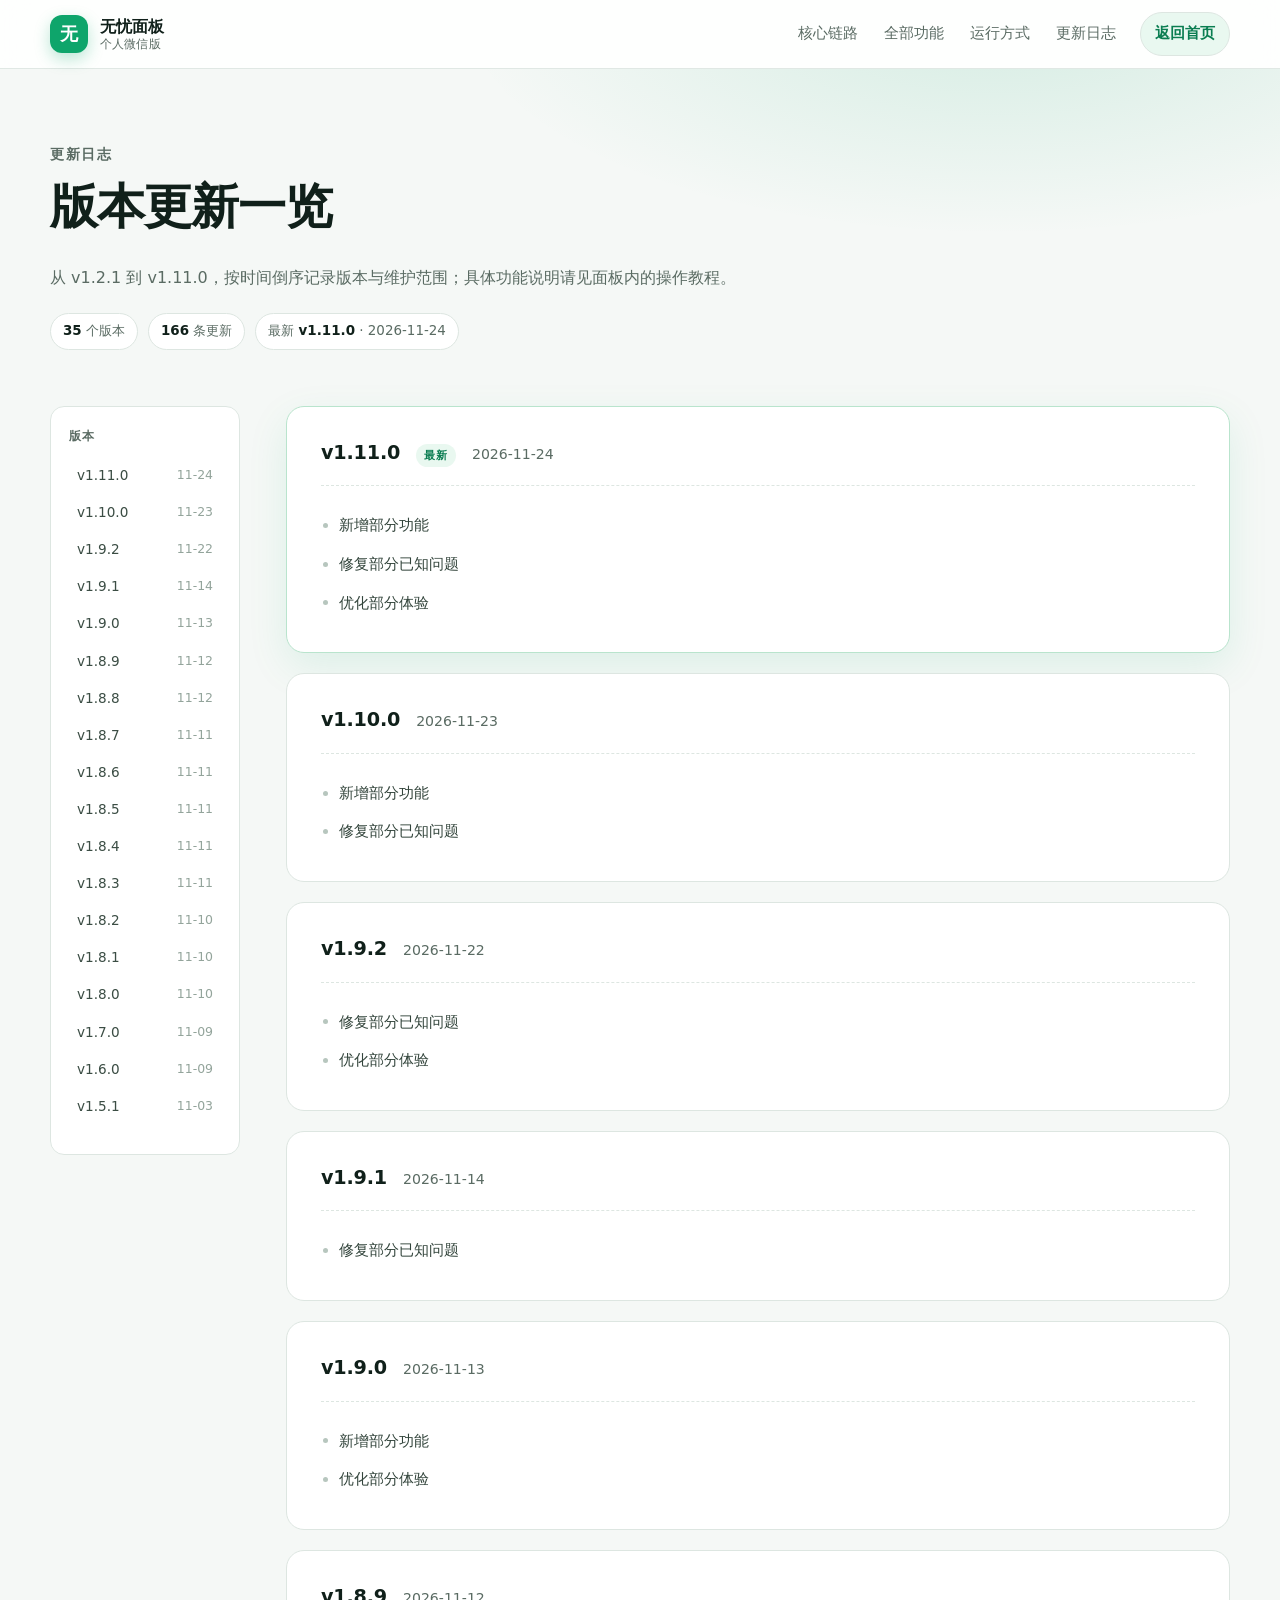
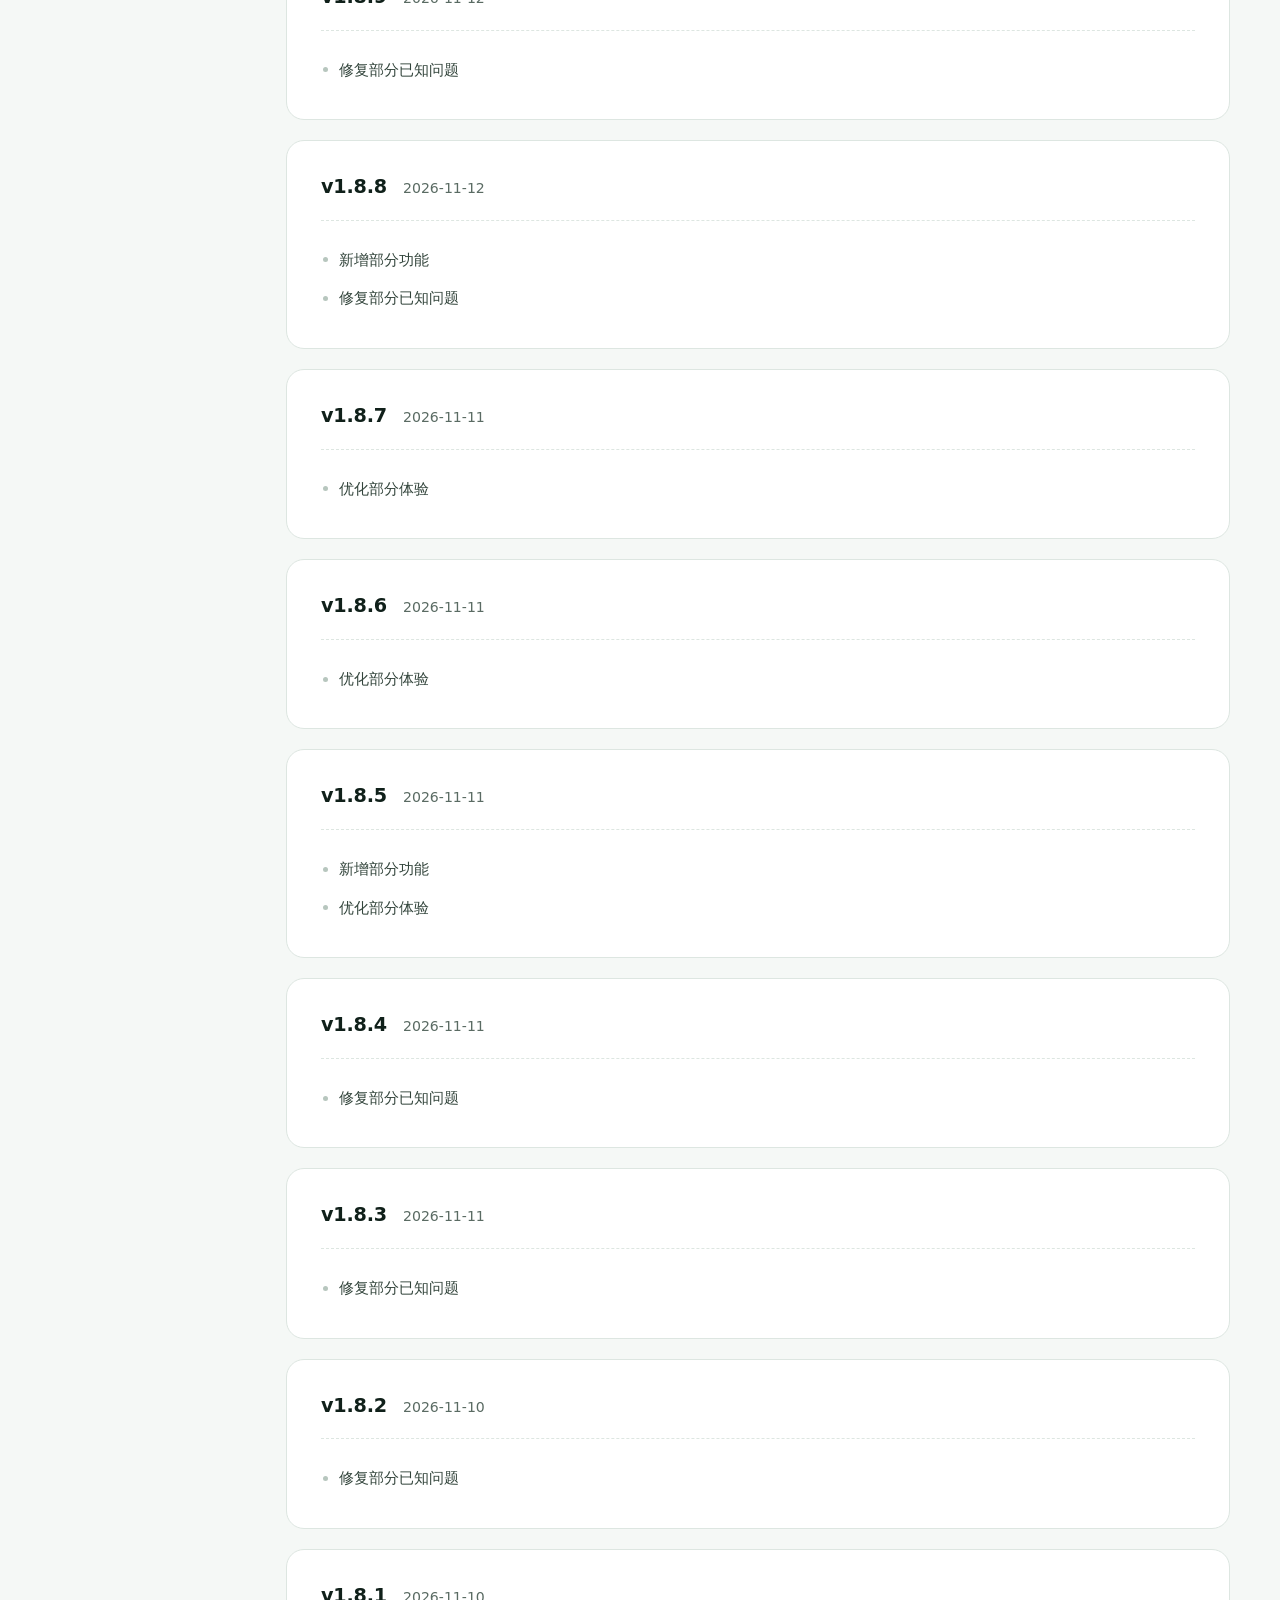
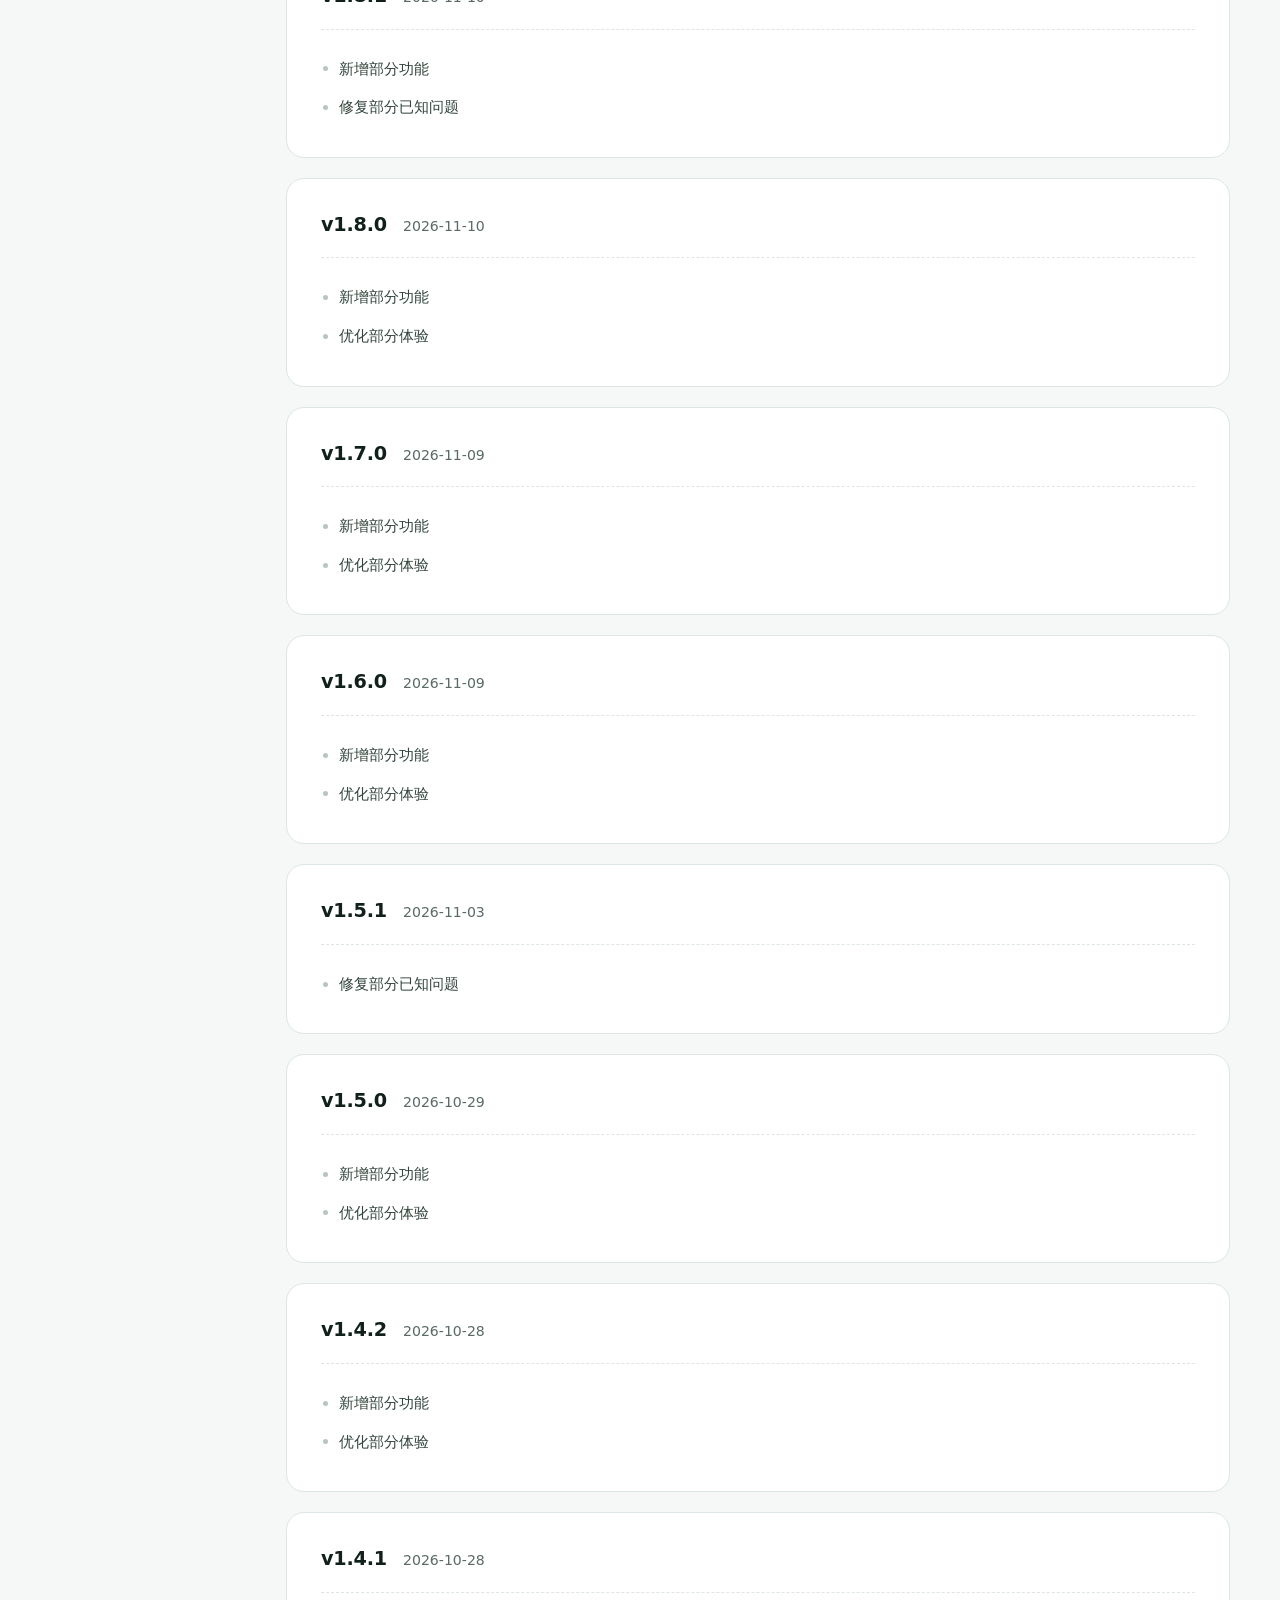
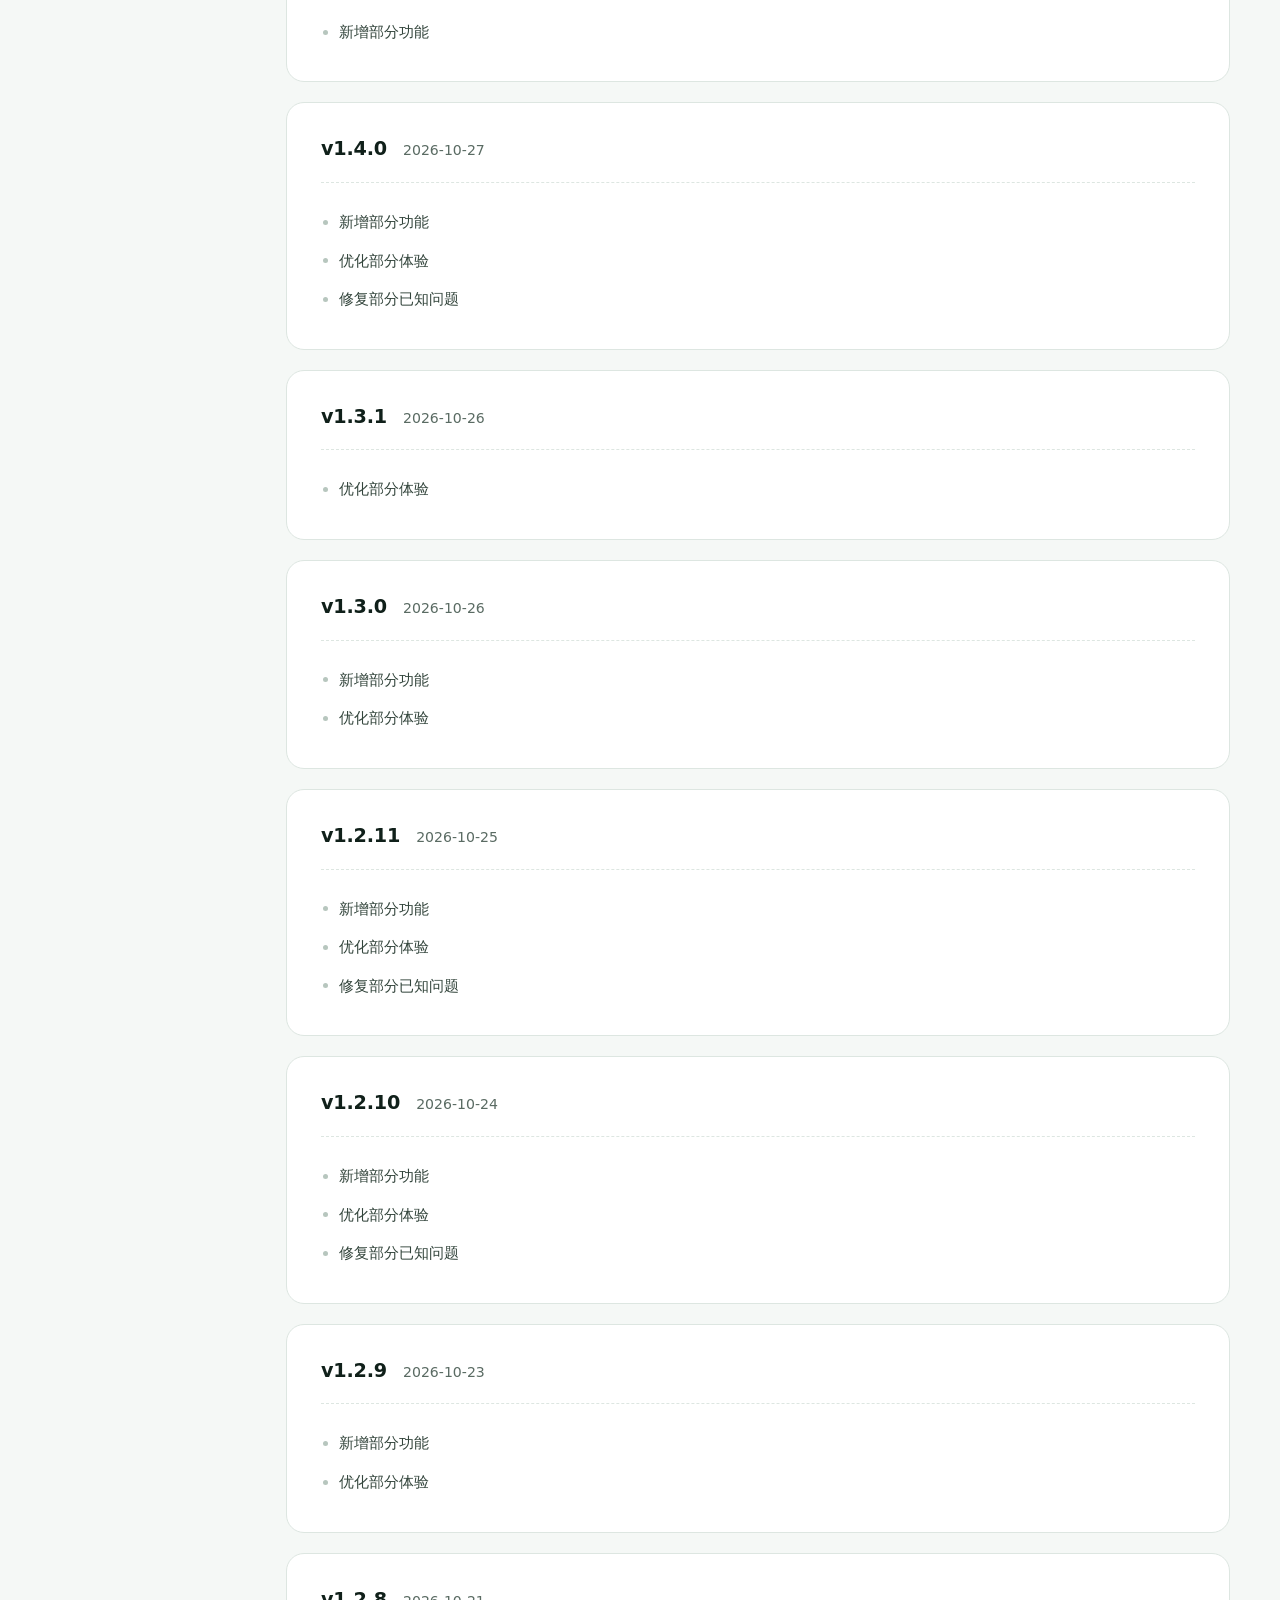
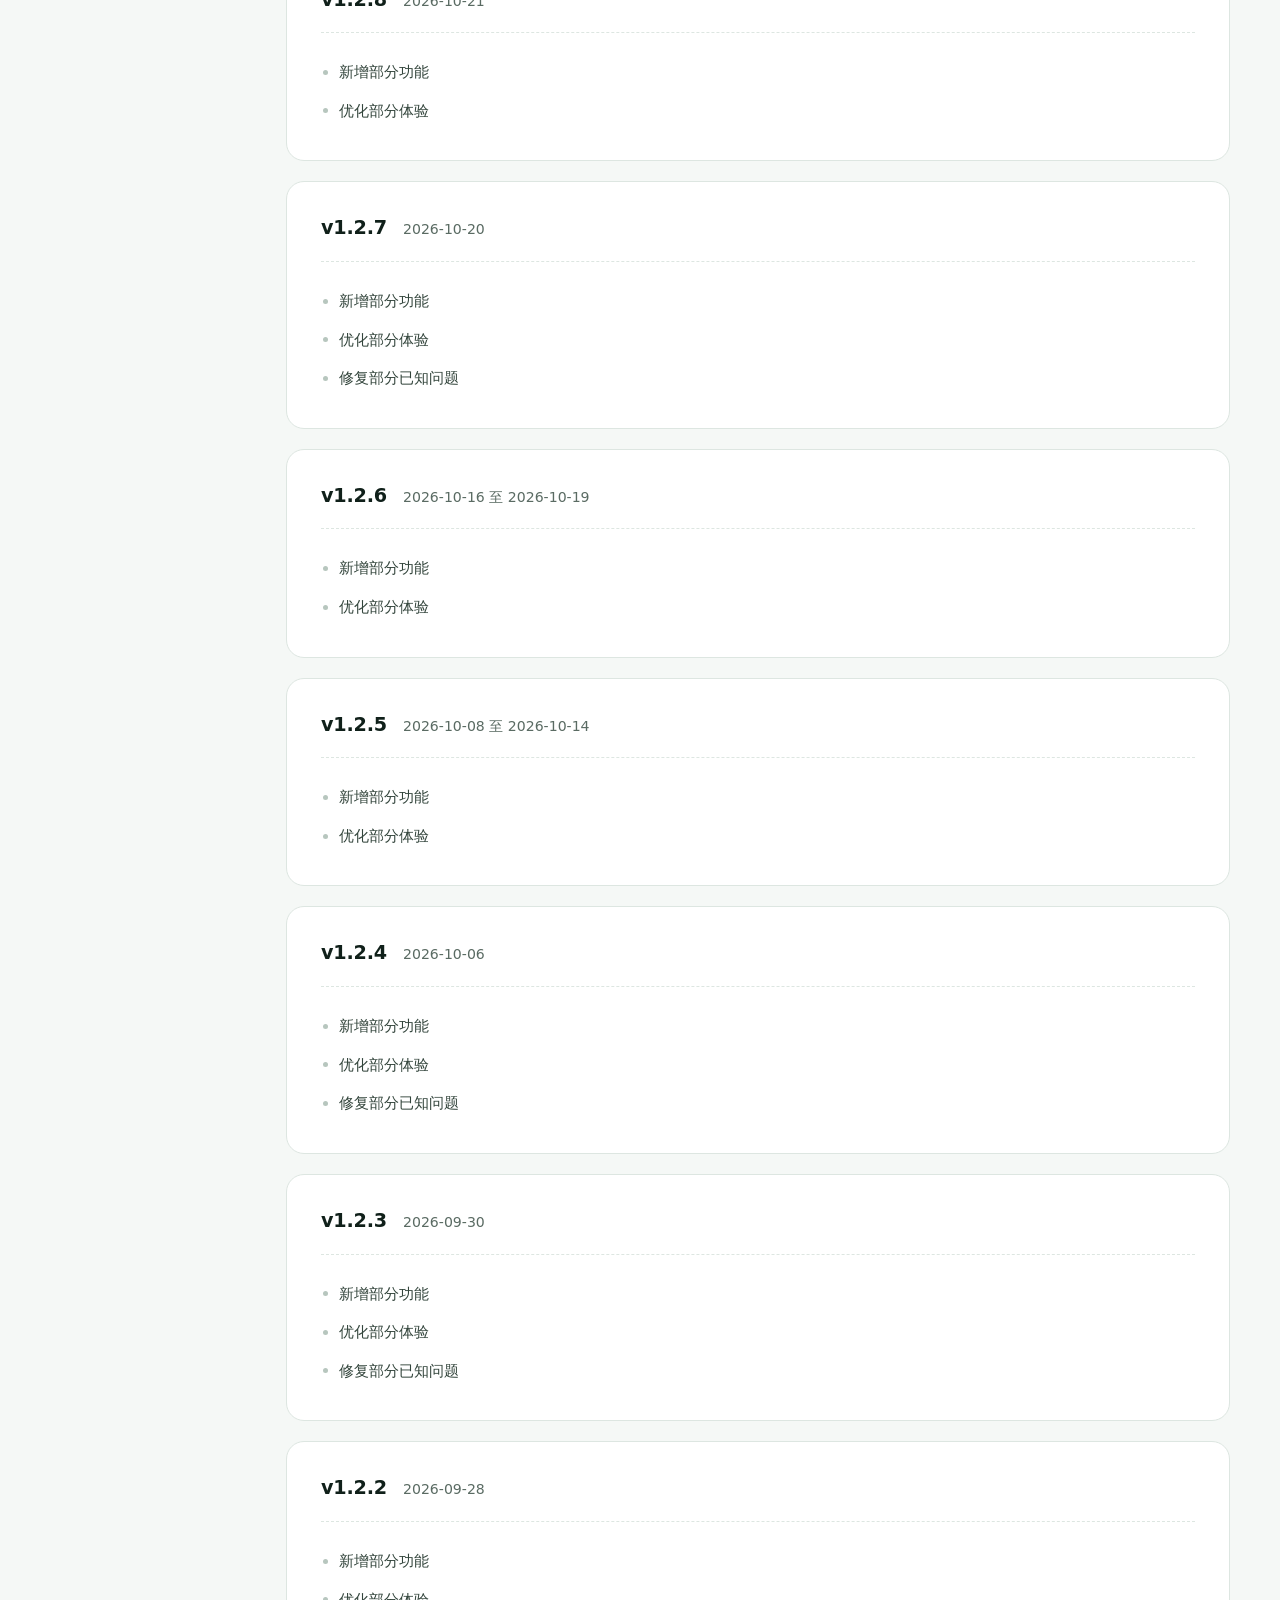
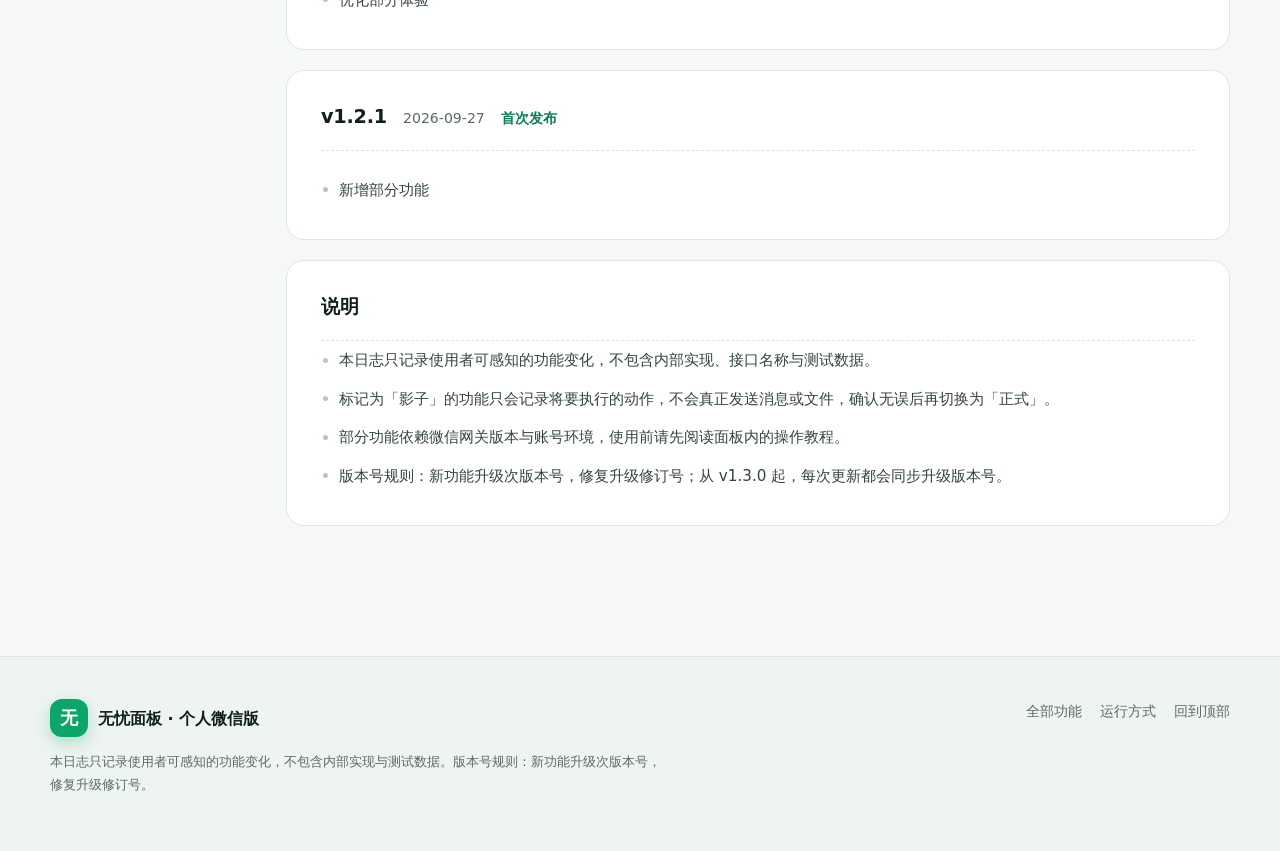
==== commit c554d2e7: "changelog: 公开页按实际分组显示通用说明 有新增才显示新增部分功能，有修复才显示修复部分已知问题，有优化显示优化部分体验。" ====
--- a/changelog.html
+++ b/changelog.html
@@ -48,7 +48,7 @@
         <ol><li><a href="#v1-11-0"><span>v1.11.0</span><span class="toc-date">11-24</span></a></li><li><a href="#v1-10-0"><span>v1.10.0</span><span class="toc-date">11-23</span></a></li><li><a href="#v1-9-2"><span>v1.9.2</span><span class="toc-date">11-22</span></a></li><li><a href="#v1-9-1"><span>v1.9.1</span><span class="toc-date">11-14</span></a></li><li><a href="#v1-9-0"><span>v1.9.0</span><span class="toc-date">11-13</span></a></li><li><a href="#v1-8-9"><span>v1.8.9</span><span class="toc-date">11-12</span></a></li><li><a href="#v1-8-8"><span>v1.8.8</span><span class="toc-date">11-12</span></a></li><li><a href="#v1-8-7"><span>v1.8.7</span><span class="toc-date">11-11</span></a></li><li><a href="#v1-8-6"><span>v1.8.6</span><span class="toc-date">11-11</span></a></li><li><a href="#v1-8-5"><span>v1.8.5</span><span class="toc-date">11-11</span></a></li><li><a href="#v1-8-4"><span>v1.8.4</span><span class="toc-date">11-11</span></a></li><li><a href="#v1-8-3"><span>v1.8.3</span><span class="toc-date">11-11</span></a></li><li><a href="#v1-8-2"><span>v1.8.2</span><span class="toc-date">11-10</span></a></li><li><a href="#v1-8-1"><span>v1.8.1</span><span class="toc-date">11-10</span></a></li><li><a href="#v1-8-0"><span>v1.8.0</span><span class="toc-date">11-10</span></a></li><li><a href="#v1-7-0"><span>v1.7.0</span><span class="toc-date">11-09</span></a></li><li><a href="#v1-6-0"><span>v1.6.0</span><span class="toc-date">11-09</span></a></li><li><a href="#v1-5-1"><span>v1.5.1</span><span class="toc-date">11-03</span></a></li><li><a href="#v1-5-0"><span>v1.5.0</span><span class="toc-date">10-29</span></a></li><li><a href="#v1-4-2"><span>v1.4.2</span><span class="toc-date">10-28</span></a></li><li><a href="#v1-4-1"><span>v1.4.1</span><span class="toc-date">10-28</span></a></li><li><a href="#v1-4-0"><span>v1.4.0</span><span class="toc-date">10-27</span></a></li><li><a href="#v1-3-1"><span>v1.3.1</span><span class="toc-date">10-26</span></a></li><li><a href="#v1-3-0"><span>v1.3.0</span><span class="toc-date">10-26</span></a></li><li><a href="#v1-2-11"><span>v1.2.11</span><span class="toc-date">10-25</span></a></li><li><a href="#v1-2-10"><span>v1.2.10</span><span class="toc-date">10-24</span></a></li><li><a href="#v1-2-9"><span>v1.2.9</span><span class="toc-date">10-23</span></a></li><li><a href="#v1-2-8"><span>v1.2.8</span><span class="toc-date">10-21</span></a></li><li><a href="#v1-2-7"><span>v1.2.7</span><span class="toc-date">10-20</span></a></li><li><a href="#v1-2-6"><span>v1.2.6</span><span class="toc-date">10-19</span></a></li><li><a href="#v1-2-5"><span>v1.2.5</span><span class="toc-date">10-14</span></a></li><li><a href="#v1-2-4"><span>v1.2.4</span><span class="toc-date">10-06</span></a></li><li><a href="#v1-2-3"><span>v1.2.3</span><span class="toc-date">09-30</span></a></li><li><a href="#v1-2-2"><span>v1.2.2</span><span class="toc-date">09-28</span></a></li><li><a href="#v1-2-1"><span>v1.2.1</span><span class="toc-date">09-27</span></a></li></ol>
       </aside>
       <div class="log-list-wrap">
-        <article class="ver-card is-latest" id="v1-11-0"><header class="ver-head"><span class="ver-badge">v1.11.0</span><span class="ver-new">最新</span><span class="ver-date">2026-11-24</span></header><div class="log-group"><ul class="log-list"><li>新增部分功能</li><li>修复部分已知问题</li></ul></div></article><article class="ver-card" id="v1-10-0"><header class="ver-head"><span class="ver-badge">v1.10.0</span><span class="ver-date">2026-11-23</span></header><div class="log-group"><ul class="log-list"><li>新增部分功能</li><li>修复部分已知问题</li></ul></div></article><article class="ver-card" id="v1-9-2"><header class="ver-head"><span class="ver-badge">v1.9.2</span><span class="ver-date">2026-11-22</span></header><div class="log-group"><ul class="log-list"><li>新增部分功能</li><li>修复部分已知问题</li></ul></div></article><article class="ver-card" id="v1-9-1"><header class="ver-head"><span class="ver-badge">v1.9.1</span><span class="ver-date">2026-11-14</span></header><div class="log-group"><ul class="log-list"><li>新增部分功能</li><li>修复部分已知问题</li></ul></div></article><article class="ver-card" id="v1-9-0"><header class="ver-head"><span class="ver-badge">v1.9.0</span><span class="ver-date">2026-11-13</span></header><div class="log-group"><ul class="log-list"><li>新增部分功能</li><li>修复部分已知问题</li></ul></div></article><article class="ver-card" id="v1-8-9"><header class="ver-head"><span class="ver-badge">v1.8.9</span><span class="ver-date">2026-11-12</span></header><div class="log-group"><ul class="log-list"><li>新增部分功能</li><li>修复部分已知问题</li></ul></div></article><article class="ver-card" id="v1-8-8"><header class="ver-head"><span class="ver-badge">v1.8.8</span><span class="ver-date">2026-11-12</span></header><div class="log-group"><ul class="log-list"><li>新增部分功能</li><li>修复部分已知问题</li></ul></div></article><article class="ver-card" id="v1-8-7"><header class="ver-head"><span class="ver-badge">v1.8.7</span><span class="ver-date">2026-11-11</span></header><div class="log-group"><ul class="log-list"><li>新增部分功能</li><li>修复部分已知问题</li></ul></div></article><article class="ver-card" id="v1-8-6"><header class="ver-head"><span class="ver-badge">v1.8.6</span><span class="ver-date">2026-11-11</span></header><div class="log-group"><ul class="log-list"><li>新增部分功能</li><li>修复部分已知问题</li></ul></div></article><article class="ver-card" id="v1-8-5"><header class="ver-head"><span class="ver-badge">v1.8.5</span><span class="ver-date">2026-11-11</span></header><div class="log-group"><ul class="log-list"><li>新增部分功能</li><li>修复部分已知问题</li></ul></div></article><article class="ver-card" id="v1-8-4"><header class="ver-head"><span class="ver-badge">v1.8.4</span><span class="ver-date">2026-11-11</span></header><div class="log-group"><ul class="log-list"><li>新增部分功能</li><li>修复部分已知问题</li></ul></div></article><article class="ver-card" id="v1-8-3"><header class="ver-head"><span class="ver-badge">v1.8.3</span><span class="ver-date">2026-11-11</span></header><div class="log-group"><ul class="log-list"><li>新增部分功能</li><li>修复部分已知问题</li></ul></div></article><article class="ver-card" id="v1-8-2"><header class="ver-head"><span class="ver-badge">v1.8.2</span><span class="ver-date">2026-11-10</span></header><div class="log-group"><ul class="log-list"><li>新增部分功能</li><li>修复部分已知问题</li></ul></div></article><article class="ver-card" id="v1-8-1"><header class="ver-head"><span class="ver-badge">v1.8.1</span><span class="ver-date">2026-11-10</span></header><div class="log-group"><ul class="log-list"><li>新增部分功能</li><li>修复部分已知问题</li></ul></div></article><article class="ver-card" id="v1-8-0"><header class="ver-head"><span class="ver-badge">v1.8.0</span><span class="ver-date">2026-11-10</span></header><div class="log-group"><ul class="log-list"><li>新增部分功能</li><li>修复部分已知问题</li></ul></div></article><article class="ver-card" id="v1-7-0"><header class="ver-head"><span class="ver-badge">v1.7.0</span><span class="ver-date">2026-11-09</span></header><div class="log-group"><ul class="log-list"><li>新增部分功能</li><li>修复部分已知问题</li></ul></div></article><article class="ver-card" id="v1-6-0"><header class="ver-head"><span class="ver-badge">v1.6.0</span><span class="ver-date">2026-11-09</span></header><div class="log-group"><ul class="log-list"><li>新增部分功能</li><li>修复部分已知问题</li></ul></div></article><article class="ver-card" id="v1-5-1"><header class="ver-head"><span class="ver-badge">v1.5.1</span><span class="ver-date">2026-11-03</span></header><div class="log-group"><ul class="log-list"><li>新增部分功能</li><li>修复部分已知问题</li></ul></div></article><article class="ver-card" id="v1-5-0"><header class="ver-head"><span class="ver-badge">v1.5.0</span><span class="ver-date">2026-10-29</span></header><div class="log-group"><ul class="log-list"><li>新增部分功能</li><li>修复部分已知问题</li></ul></div></article><article class="ver-card" id="v1-4-2"><header class="ver-head"><span class="ver-badge">v1.4.2</span><span class="ver-date">2026-10-28</span></header><div class="log-group"><ul class="log-list"><li>新增部分功能</li><li>修复部分已知问题</li></ul></div></article><article class="ver-card" id="v1-4-1"><header class="ver-head"><span class="ver-badge">v1.4.1</span><span class="ver-date">2026-10-28</span></header><div class="log-group"><ul class="log-list"><li>新增部分功能</li><li>修复部分已知问题</li></ul></div></article><article class="ver-card" id="v1-4-0"><header class="ver-head"><span class="ver-badge">v1.4.0</span><span class="ver-date">2026-10-27</span></header><div class="log-group"><ul class="log-list"><li>新增部分功能</li><li>修复部分已知问题</li></ul></div></article><article class="ver-card" id="v1-3-1"><header class="ver-head"><span class="ver-badge">v1.3.1</span><span class="ver-date">2026-10-26</span></header><div class="log-group"><ul class="log-list"><li>新增部分功能</li><li>修复部分已知问题</li></ul></div></article><article class="ver-card" id="v1-3-0"><header class="ver-head"><span class="ver-badge">v1.3.0</span><span class="ver-date">2026-10-26</span></header><div class="log-group"><ul class="log-list"><li>新增部分功能</li><li>修复部分已知问题</li></ul></div></article><article class="ver-card" id="v1-2-11"><header class="ver-head"><span class="ver-badge">v1.2.11</span><span class="ver-date">2026-10-25</span></header><div class="log-group"><ul class="log-list"><li>新增部分功能</li><li>修复部分已知问题</li></ul></div></article><article class="ver-card" id="v1-2-10"><header class="ver-head"><span class="ver-badge">v1.2.10</span><span class="ver-date">2026-10-24</span></header><div class="log-group"><ul class="log-list"><li>新增部分功能</li><li>修复部分已知问题</li></ul></div></article><article class="ver-card" id="v1-2-9"><header class="ver-head"><span class="ver-badge">v1.2.9</span><span class="ver-date">2026-10-23</span></header><div class="log-group"><ul class="log-list"><li>新增部分功能</li><li>修复部分已知问题</li></ul></div></article><article class="ver-card" id="v1-2-8"><header class="ver-head"><span class="ver-badge">v1.2.8</span><span class="ver-date">2026-10-21</span></header><div class="log-group"><ul class="log-list"><li>新增部分功能</li><li>修复部分已知问题</li></ul></div></article><article class="ver-card" id="v1-2-7"><header class="ver-head"><span class="ver-badge">v1.2.7</span><span class="ver-date">2026-10-20</span></header><div class="log-group"><ul class="log-list"><li>新增部分功能</li><li>修复部分已知问题</li></ul></div></article><article class="ver-card" id="v1-2-6"><header class="ver-head"><span class="ver-badge">v1.2.6</span><span class="ver-date">2026-10-16 至 2026-10-19</span></header><div class="log-group"><ul class="log-list"><li>新增部分功能</li><li>修复部分已知问题</li></ul></div></article><article class="ver-card" id="v1-2-5"><header class="ver-head"><span class="ver-badge">v1.2.5</span><span class="ver-date">2026-10-08 至 2026-10-14</span></header><div class="log-group"><ul class="log-list"><li>新增部分功能</li><li>修复部分已知问题</li></ul></div></article><article class="ver-card" id="v1-2-4"><header class="ver-head"><span class="ver-badge">v1.2.4</span><span class="ver-date">2026-10-06</span></header><div class="log-group"><ul class="log-list"><li>新增部分功能</li><li>修复部分已知问题</li></ul></div></article><article class="ver-card" id="v1-2-3"><header class="ver-head"><span class="ver-badge">v1.2.3</span><span class="ver-date">2026-09-30</span></header><div class="log-group"><ul class="log-list"><li>新增部分功能</li><li>修复部分已知问题</li></ul></div></article><article class="ver-card" id="v1-2-2"><header class="ver-head"><span class="ver-badge">v1.2.2</span><span class="ver-date">2026-09-28</span></header><div class="log-group"><ul class="log-list"><li>新增部分功能</li><li>修复部分已知问题</li></ul></div></article><article class="ver-card" id="v1-2-1"><header class="ver-head"><span class="ver-badge">v1.2.1</span><span class="ver-date">2026-09-27</span><span class="ver-note">首次发布</span></header><div class="log-group"><ul class="log-list"><li>新增部分功能</li><li>修复部分已知问题</li></ul></div></article>
+        <article class="ver-card is-latest" id="v1-11-0"><header class="ver-head"><span class="ver-badge">v1.11.0</span><span class="ver-new">最新</span><span class="ver-date">2026-11-24</span></header><div class="log-group"><ul class="log-list"><li>新增部分功能</li><li>修复部分已知问题</li><li>优化部分体验</li></ul></div></article><article class="ver-card" id="v1-10-0"><header class="ver-head"><span class="ver-badge">v1.10.0</span><span class="ver-date">2026-11-23</span></header><div class="log-group"><ul class="log-list"><li>新增部分功能</li><li>修复部分已知问题</li></ul></div></article><article class="ver-card" id="v1-9-2"><header class="ver-head"><span class="ver-badge">v1.9.2</span><span class="ver-date">2026-11-22</span></header><div class="log-group"><ul class="log-list"><li>修复部分已知问题</li><li>优化部分体验</li></ul></div></article><article class="ver-card" id="v1-9-1"><header class="ver-head"><span class="ver-badge">v1.9.1</span><span class="ver-date">2026-11-14</span></header><div class="log-group"><ul class="log-list"><li>修复部分已知问题</li></ul></div></article><article class="ver-card" id="v1-9-0"><header class="ver-head"><span class="ver-badge">v1.9.0</span><span class="ver-date">2026-11-13</span></header><div class="log-group"><ul class="log-list"><li>新增部分功能</li><li>优化部分体验</li></ul></div></article><article class="ver-card" id="v1-8-9"><header class="ver-head"><span class="ver-badge">v1.8.9</span><span class="ver-date">2026-11-12</span></header><div class="log-group"><ul class="log-list"><li>修复部分已知问题</li></ul></div></article><article class="ver-card" id="v1-8-8"><header class="ver-head"><span class="ver-badge">v1.8.8</span><span class="ver-date">2026-11-12</span></header><div class="log-group"><ul class="log-list"><li>新增部分功能</li><li>修复部分已知问题</li></ul></div></article><article class="ver-card" id="v1-8-7"><header class="ver-head"><span class="ver-badge">v1.8.7</span><span class="ver-date">2026-11-11</span></header><div class="log-group"><ul class="log-list"><li>优化部分体验</li></ul></div></article><article class="ver-card" id="v1-8-6"><header class="ver-head"><span class="ver-badge">v1.8.6</span><span class="ver-date">2026-11-11</span></header><div class="log-group"><ul class="log-list"><li>优化部分体验</li></ul></div></article><article class="ver-card" id="v1-8-5"><header class="ver-head"><span class="ver-badge">v1.8.5</span><span class="ver-date">2026-11-11</span></header><div class="log-group"><ul class="log-list"><li>新增部分功能</li><li>优化部分体验</li></ul></div></article><article class="ver-card" id="v1-8-4"><header class="ver-head"><span class="ver-badge">v1.8.4</span><span class="ver-date">2026-11-11</span></header><div class="log-group"><ul class="log-list"><li>修复部分已知问题</li></ul></div></article><article class="ver-card" id="v1-8-3"><header class="ver-head"><span class="ver-badge">v1.8.3</span><span class="ver-date">2026-11-11</span></header><div class="log-group"><ul class="log-list"><li>修复部分已知问题</li></ul></div></article><article class="ver-card" id="v1-8-2"><header class="ver-head"><span class="ver-badge">v1.8.2</span><span class="ver-date">2026-11-10</span></header><div class="log-group"><ul class="log-list"><li>修复部分已知问题</li></ul></div></article><article class="ver-card" id="v1-8-1"><header class="ver-head"><span class="ver-badge">v1.8.1</span><span class="ver-date">2026-11-10</span></header><div class="log-group"><ul class="log-list"><li>新增部分功能</li><li>修复部分已知问题</li></ul></div></article><article class="ver-card" id="v1-8-0"><header class="ver-head"><span class="ver-badge">v1.8.0</span><span class="ver-date">2026-11-10</span></header><div class="log-group"><ul class="log-list"><li>新增部分功能</li><li>优化部分体验</li></ul></div></article><article class="ver-card" id="v1-7-0"><header class="ver-head"><span class="ver-badge">v1.7.0</span><span class="ver-date">2026-11-09</span></header><div class="log-group"><ul class="log-list"><li>新增部分功能</li><li>优化部分体验</li></ul></div></article><article class="ver-card" id="v1-6-0"><header class="ver-head"><span class="ver-badge">v1.6.0</span><span class="ver-date">2026-11-09</span></header><div class="log-group"><ul class="log-list"><li>新增部分功能</li><li>优化部分体验</li></ul></div></article><article class="ver-card" id="v1-5-1"><header class="ver-head"><span class="ver-badge">v1.5.1</span><span class="ver-date">2026-11-03</span></header><div class="log-group"><ul class="log-list"><li>修复部分已知问题</li></ul></div></article><article class="ver-card" id="v1-5-0"><header class="ver-head"><span class="ver-badge">v1.5.0</span><span class="ver-date">2026-10-29</span></header><div class="log-group"><ul class="log-list"><li>新增部分功能</li><li>优化部分体验</li></ul></div></article><article class="ver-card" id="v1-4-2"><header class="ver-head"><span class="ver-badge">v1.4.2</span><span class="ver-date">2026-10-28</span></header><div class="log-group"><ul class="log-list"><li>新增部分功能</li><li>优化部分体验</li></ul></div></article><article class="ver-card" id="v1-4-1"><header class="ver-head"><span class="ver-badge">v1.4.1</span><span class="ver-date">2026-10-28</span></header><div class="log-group"><ul class="log-list"><li>新增部分功能</li></ul></div></article><article class="ver-card" id="v1-4-0"><header class="ver-head"><span class="ver-badge">v1.4.0</span><span class="ver-date">2026-10-27</span></header><div class="log-group"><ul class="log-list"><li>新增部分功能</li><li>优化部分体验</li><li>修复部分已知问题</li></ul></div></article><article class="ver-card" id="v1-3-1"><header class="ver-head"><span class="ver-badge">v1.3.1</span><span class="ver-date">2026-10-26</span></header><div class="log-group"><ul class="log-list"><li>优化部分体验</li></ul></div></article><article class="ver-card" id="v1-3-0"><header class="ver-head"><span class="ver-badge">v1.3.0</span><span class="ver-date">2026-10-26</span></header><div class="log-group"><ul class="log-list"><li>新增部分功能</li><li>优化部分体验</li></ul></div></article><article class="ver-card" id="v1-2-11"><header class="ver-head"><span class="ver-badge">v1.2.11</span><span class="ver-date">2026-10-25</span></header><div class="log-group"><ul class="log-list"><li>新增部分功能</li><li>优化部分体验</li><li>修复部分已知问题</li></ul></div></article><article class="ver-card" id="v1-2-10"><header class="ver-head"><span class="ver-badge">v1.2.10</span><span class="ver-date">2026-10-24</span></header><div class="log-group"><ul class="log-list"><li>新增部分功能</li><li>优化部分体验</li><li>修复部分已知问题</li></ul></div></article><article class="ver-card" id="v1-2-9"><header class="ver-head"><span class="ver-badge">v1.2.9</span><span class="ver-date">2026-10-23</span></header><div class="log-group"><ul class="log-list"><li>新增部分功能</li><li>优化部分体验</li></ul></div></article><article class="ver-card" id="v1-2-8"><header class="ver-head"><span class="ver-badge">v1.2.8</span><span class="ver-date">2026-10-21</span></header><div class="log-group"><ul class="log-list"><li>新增部分功能</li><li>优化部分体验</li></ul></div></article><article class="ver-card" id="v1-2-7"><header class="ver-head"><span class="ver-badge">v1.2.7</span><span class="ver-date">2026-10-20</span></header><div class="log-group"><ul class="log-list"><li>新增部分功能</li><li>优化部分体验</li><li>修复部分已知问题</li></ul></div></article><article class="ver-card" id="v1-2-6"><header class="ver-head"><span class="ver-badge">v1.2.6</span><span class="ver-date">2026-10-16 至 2026-10-19</span></header><div class="log-group"><ul class="log-list"><li>新增部分功能</li><li>优化部分体验</li></ul></div></article><article class="ver-card" id="v1-2-5"><header class="ver-head"><span class="ver-badge">v1.2.5</span><span class="ver-date">2026-10-08 至 2026-10-14</span></header><div class="log-group"><ul class="log-list"><li>新增部分功能</li><li>优化部分体验</li></ul></div></article><article class="ver-card" id="v1-2-4"><header class="ver-head"><span class="ver-badge">v1.2.4</span><span class="ver-date">2026-10-06</span></header><div class="log-group"><ul class="log-list"><li>新增部分功能</li><li>优化部分体验</li><li>修复部分已知问题</li></ul></div></article><article class="ver-card" id="v1-2-3"><header class="ver-head"><span class="ver-badge">v1.2.3</span><span class="ver-date">2026-09-30</span></header><div class="log-group"><ul class="log-list"><li>新增部分功能</li><li>优化部分体验</li><li>修复部分已知问题</li></ul></div></article><article class="ver-card" id="v1-2-2"><header class="ver-head"><span class="ver-badge">v1.2.2</span><span class="ver-date">2026-09-28</span></header><div class="log-group"><ul class="log-list"><li>新增部分功能</li><li>优化部分体验</li></ul></div></article><article class="ver-card" id="v1-2-1"><header class="ver-head"><span class="ver-badge">v1.2.1</span><span class="ver-date">2026-09-27</span><span class="ver-note">首次发布</span></header><div class="log-group"><ul class="log-list"><li>新增部分功能</li></ul></div></article>
         <article class="ver-card"><header class="ver-head"><span class="ver-badge">说明</span></header><ul class="log-list"><li>本日志只记录使用者可感知的功能变化，不包含内部实现、接口名称与测试数据。</li><li>标记为「影子」的功能只会记录将要执行的动作，不会真正发送消息或文件，确认无误后再切换为「正式」。</li><li>部分功能依赖微信网关版本与账号环境，使用前请先阅读面板内的操作教程。</li><li>版本号规则：新功能升级次版本号，修复升级修订号；从 v1.3.0 起，每次更新都会同步升级版本号。</li></ul></article>
       </div>
     </div>
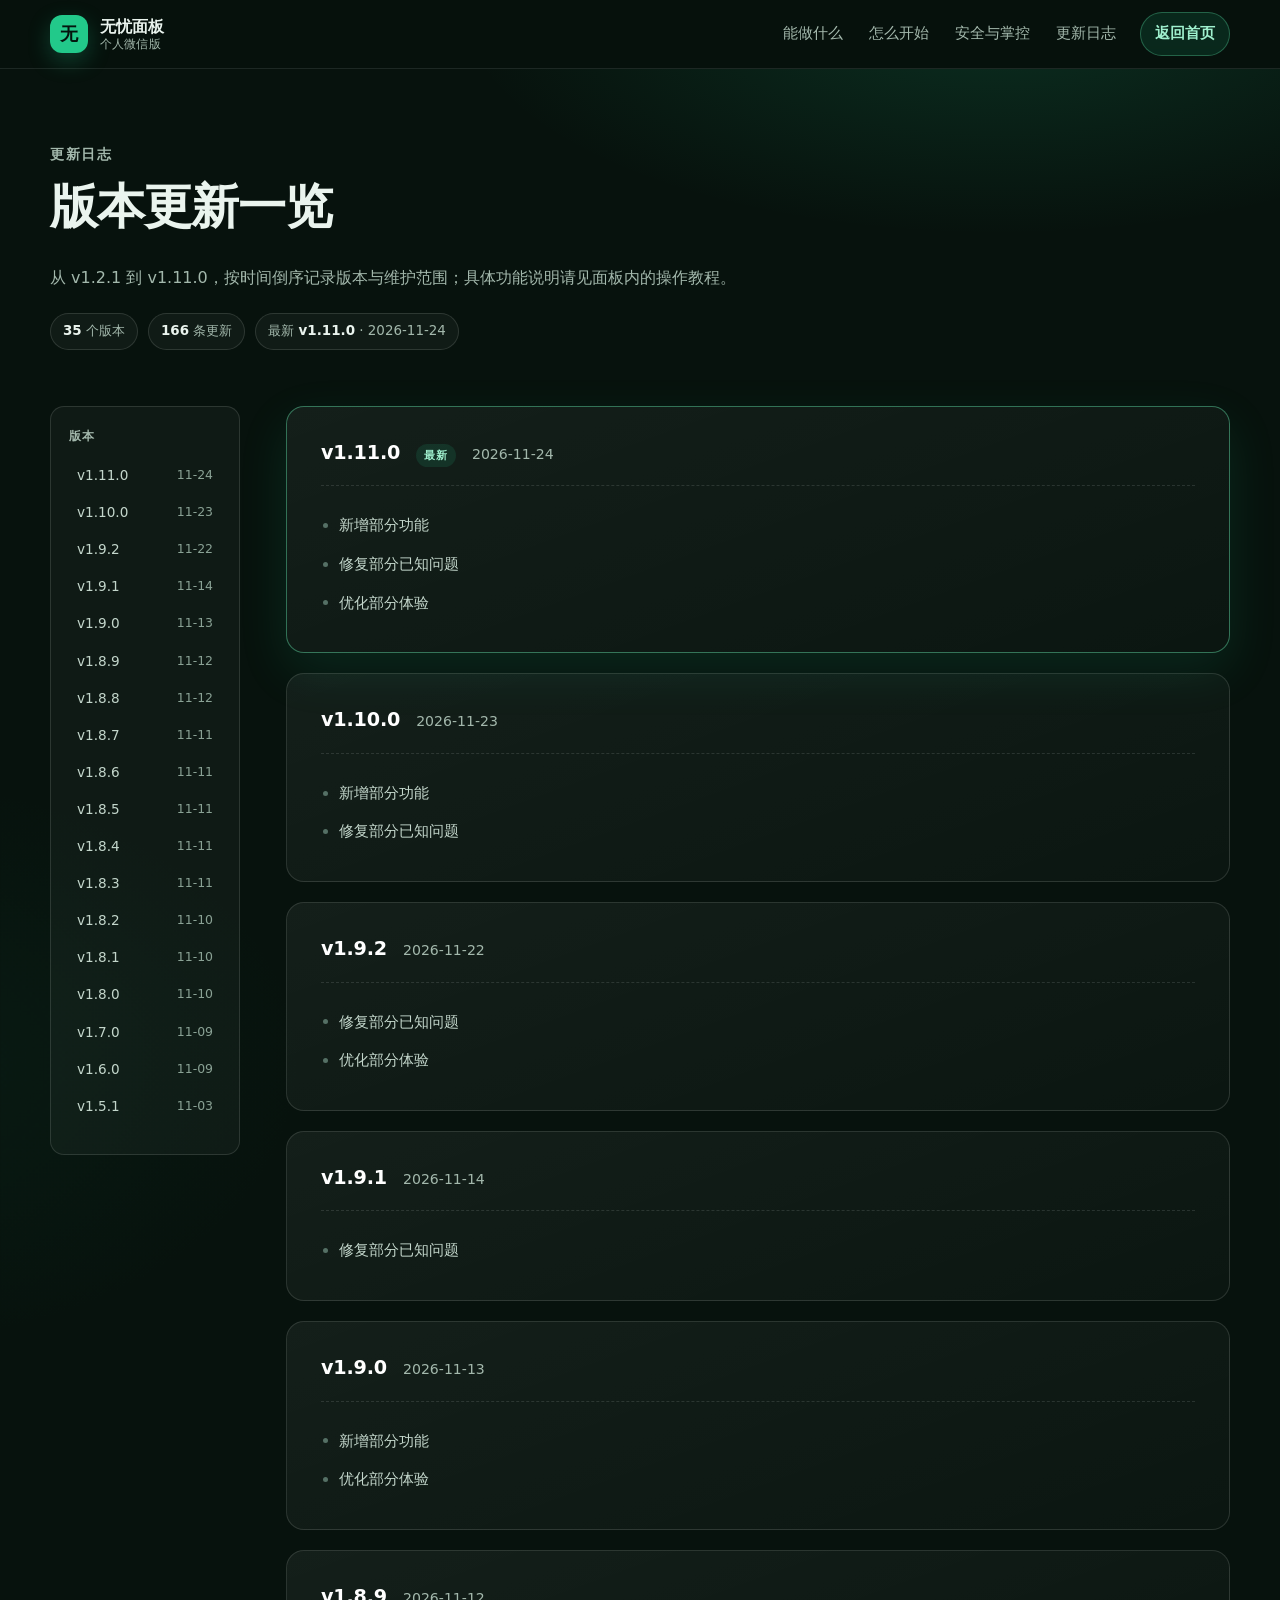
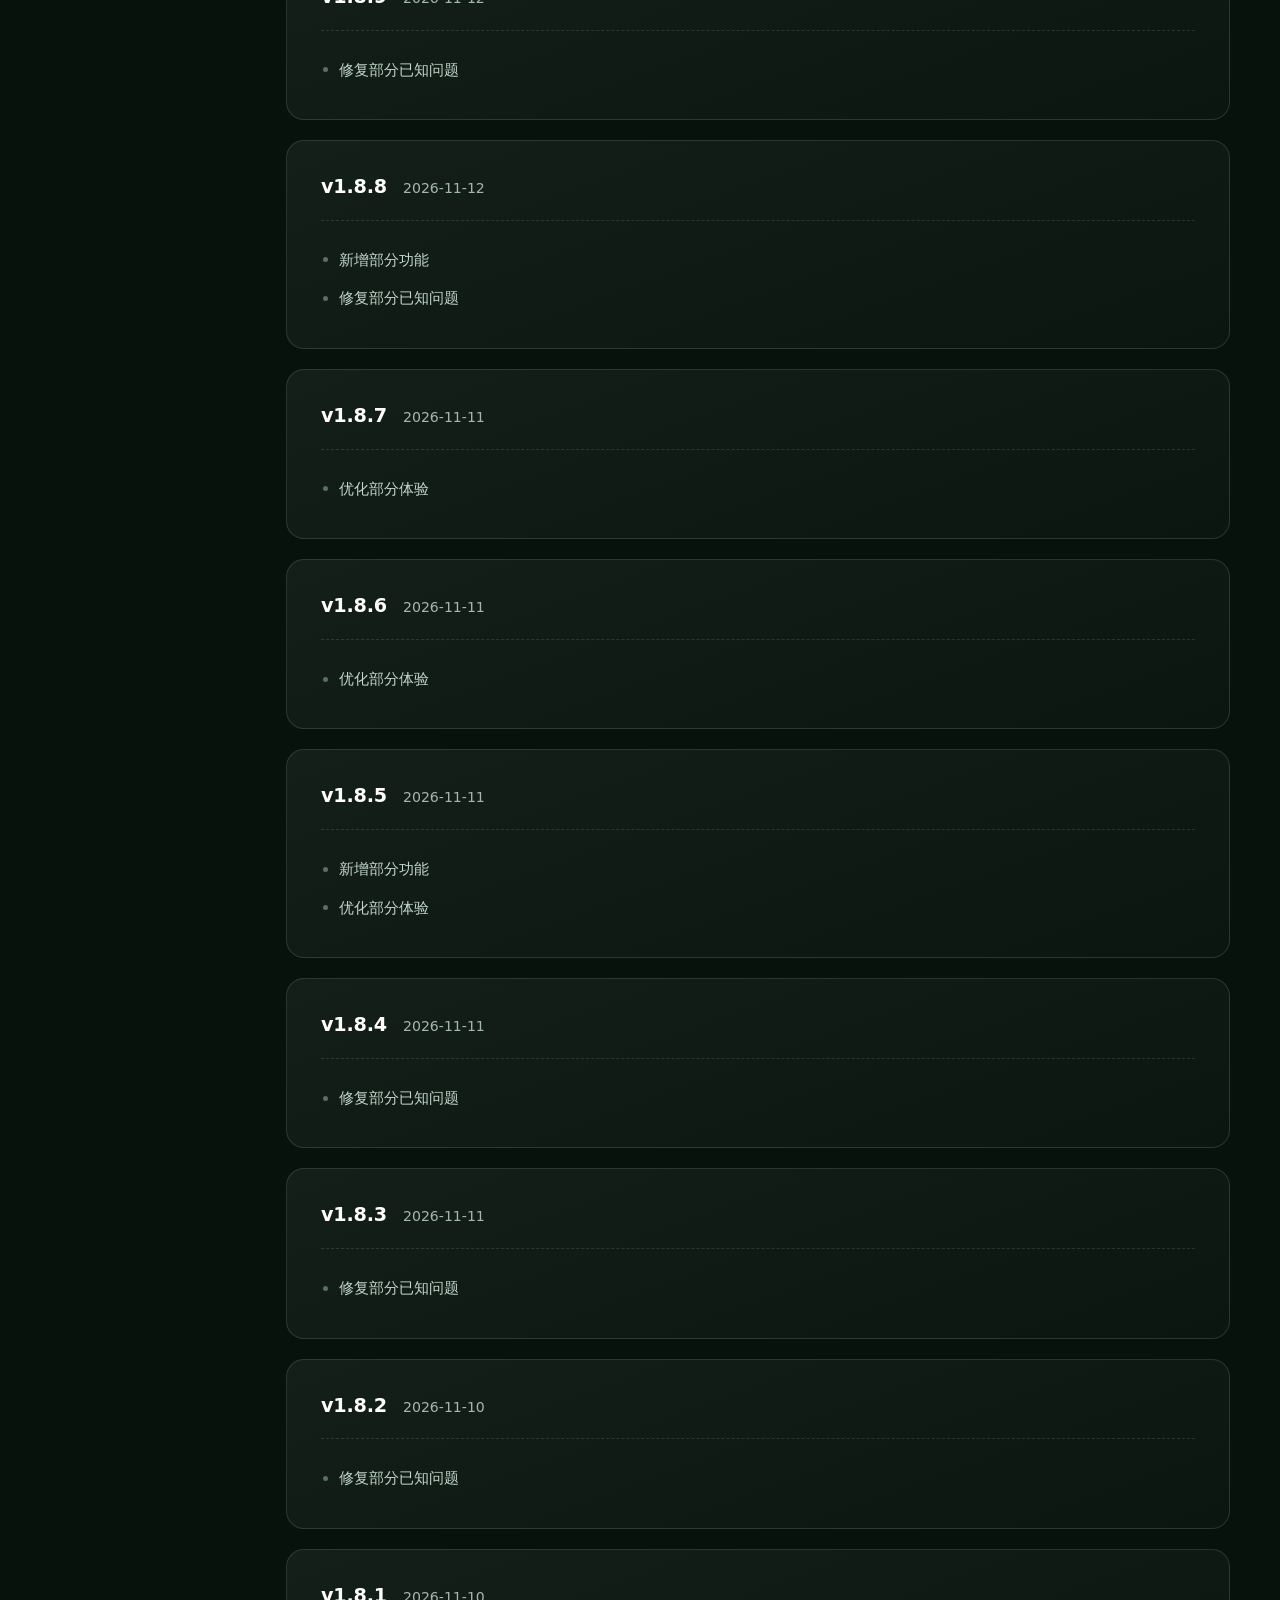
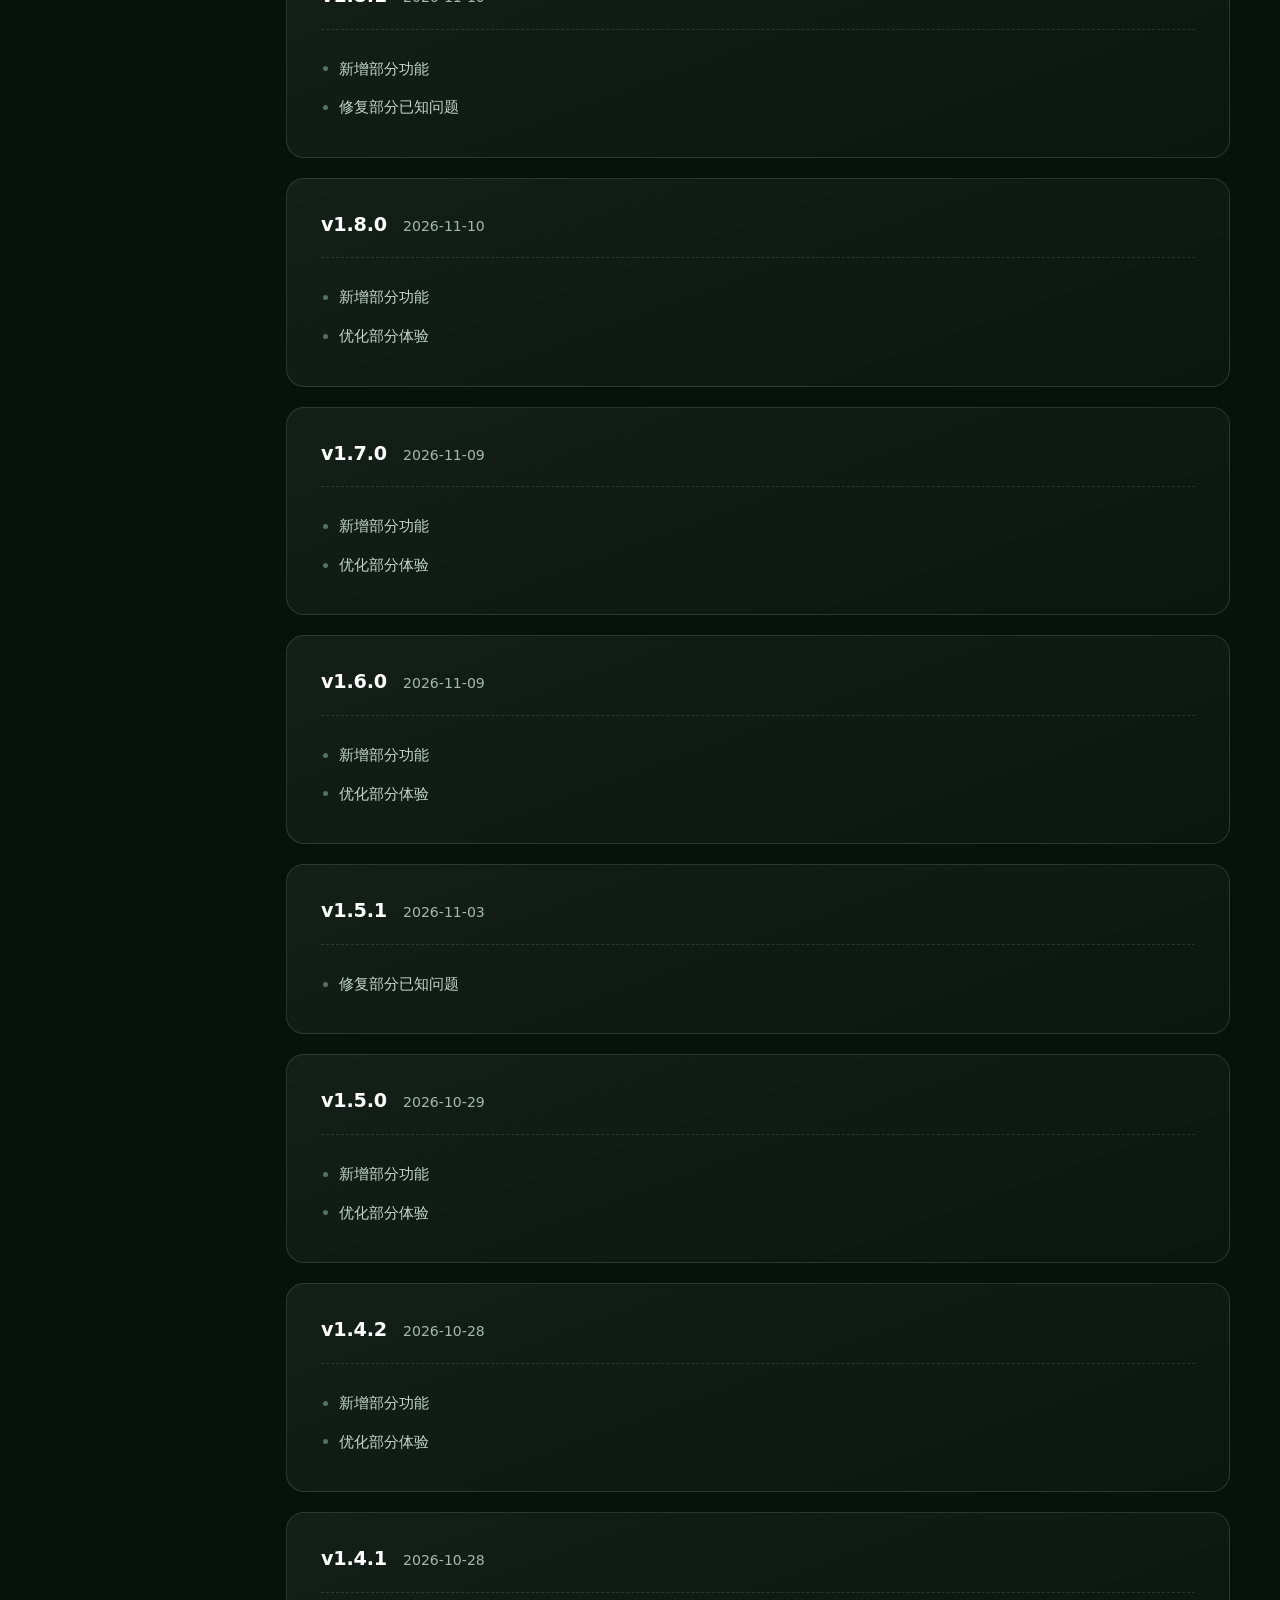
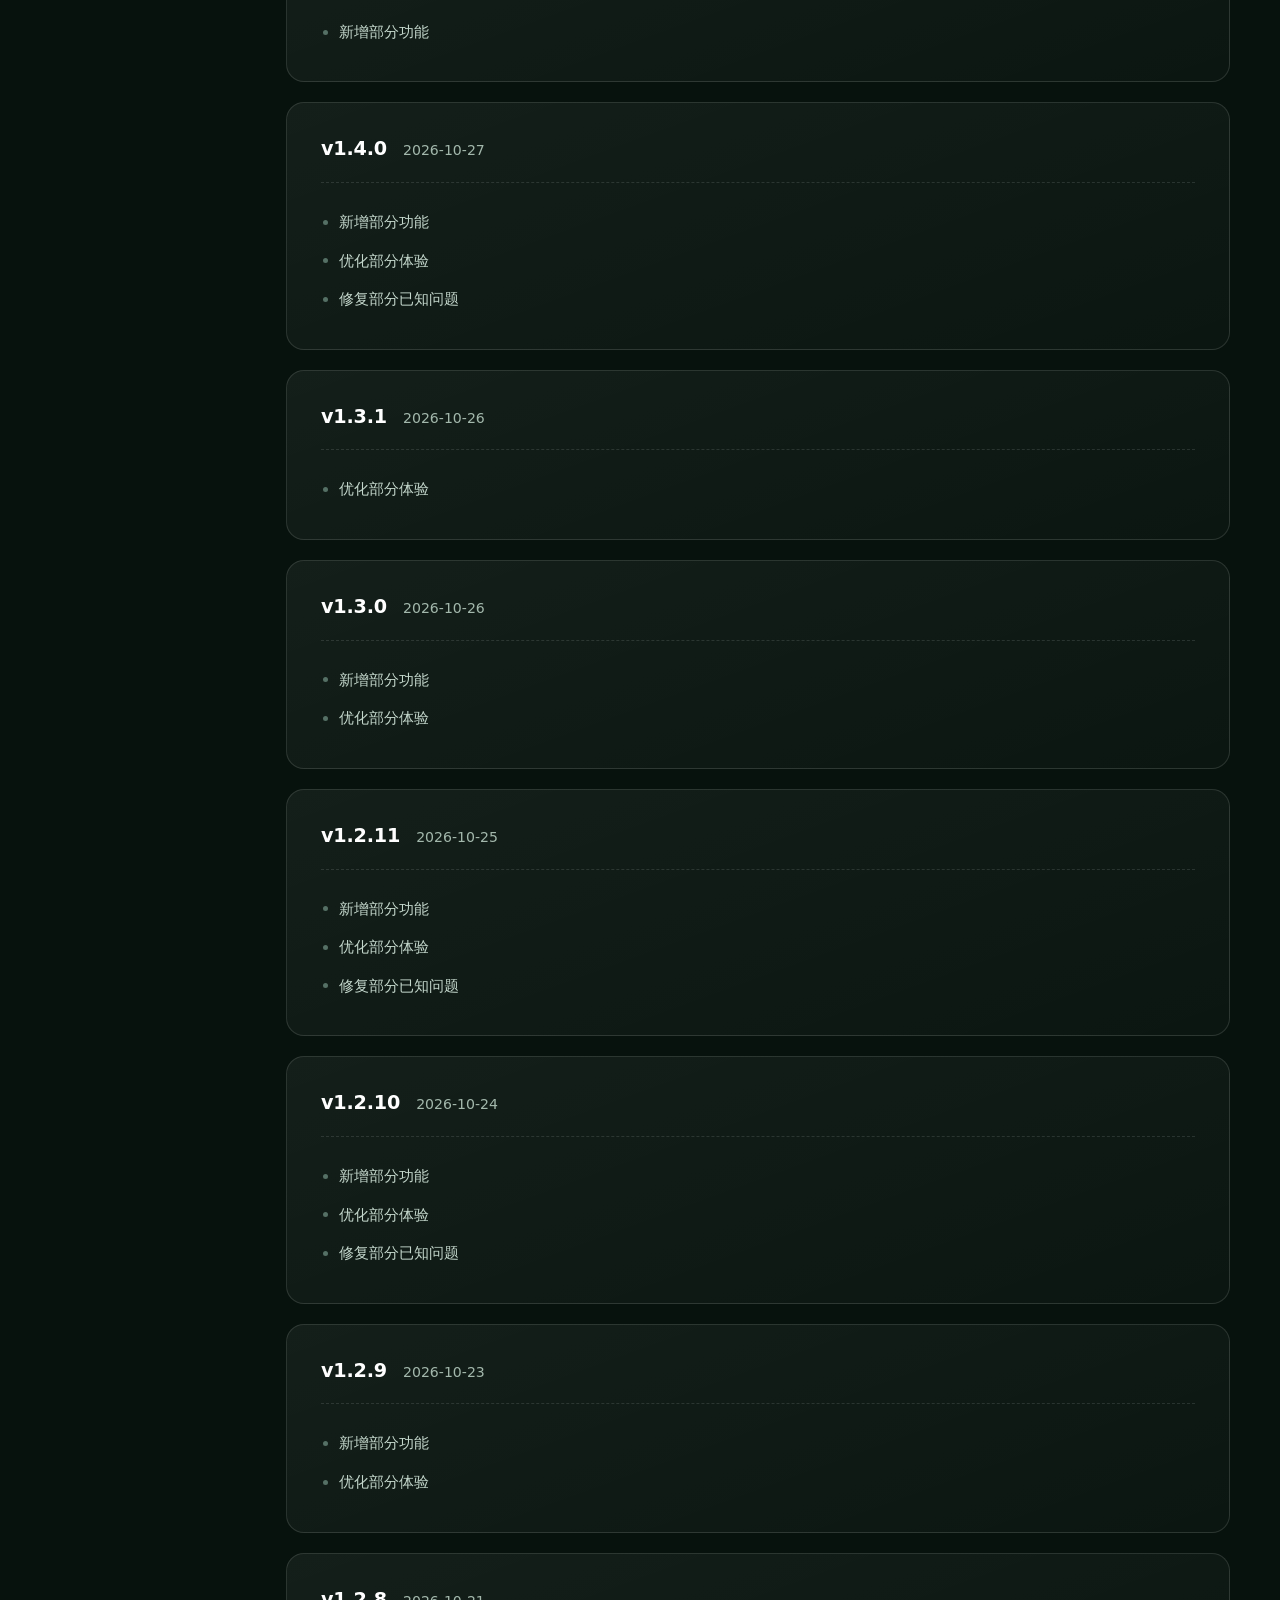
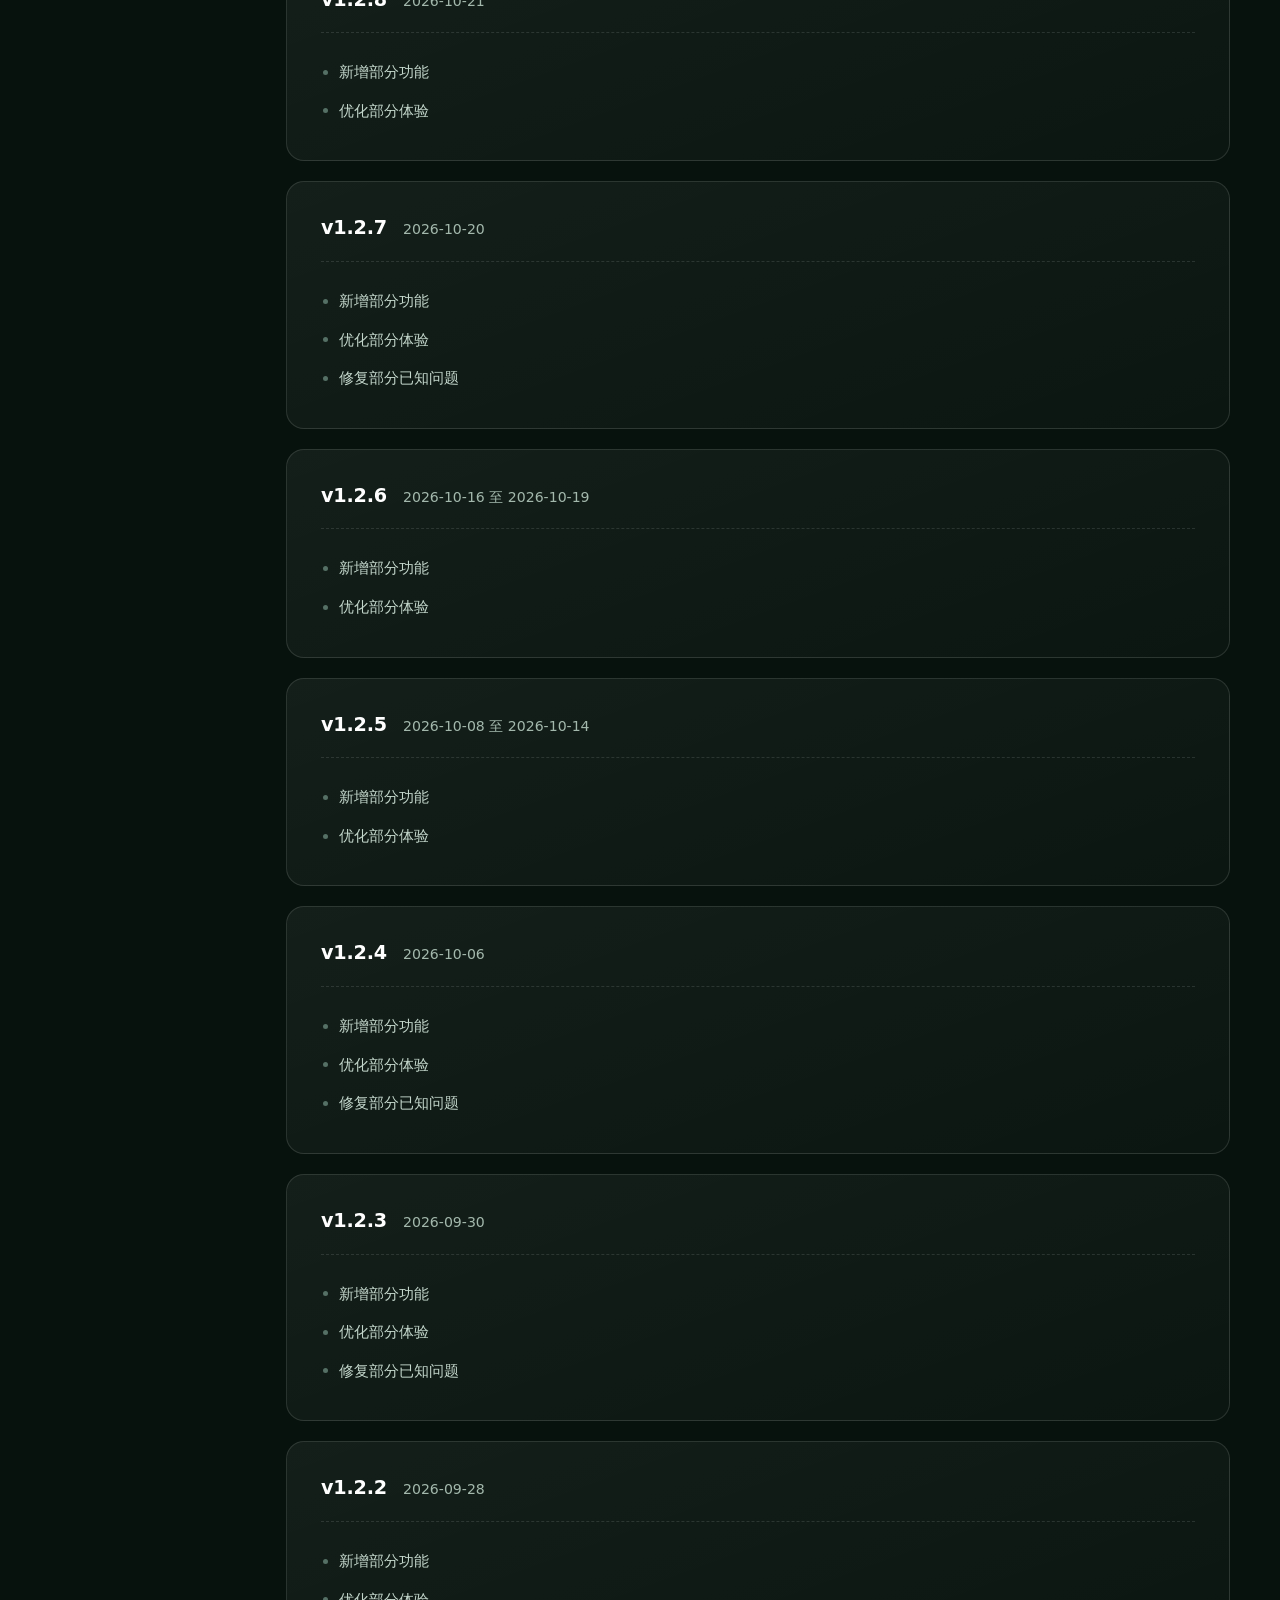
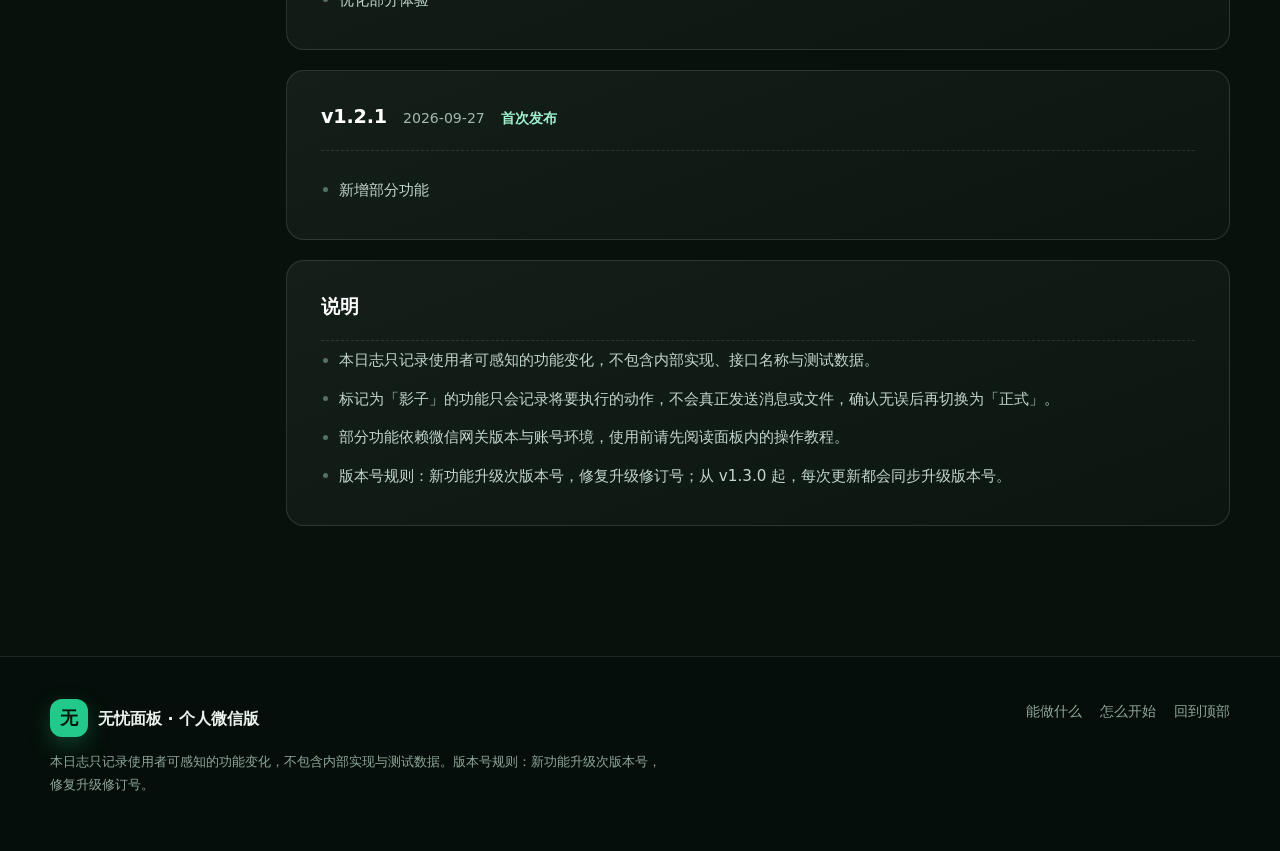
==== commit 20539fd2: "site: 发布首页动效版并清理公开页细节" ====
--- a/changelog.html
+++ b/changelog.html
@@ -3,6 +3,7 @@
 <head>
   <meta charset="utf-8">
   <meta name="viewport" content="width=device-width, initial-scale=1">
+  <meta name="theme-color" content="#07120d">
   <title>更新日志 · 无忧面板</title>
   <meta name="description" content="无忧面板个人微信版更新日志：从 v1.2.1 到 v1.11.0，共 35 个版本、166 条使用者可感知的功能变化。">
   <meta property="og:title" content="更新日志 · 无忧面板">
@@ -19,9 +20,9 @@
         <span class="brand-text">无忧面板<small>个人微信版</small></span>
       </a>
       <nav class="nav" aria-label="主导航">
-        <a href="index.html#features">核心链路</a>
-        <a href="index.html#all-features">全部功能</a>
-        <a href="index.html#modes">运行方式</a>
+        <a href="index.html#capabilities">能做什么</a>
+        <a href="index.html#start">怎么开始</a>
+        <a href="index.html#trust">安全与掌控</a>
         <a href="changelog.html">更新日志</a>
         <a class="nav-cta" href="index.html">返回首页</a>
       </nav>
@@ -61,8 +62,8 @@
         <p class="footer-note">本日志只记录使用者可感知的功能变化，不包含内部实现与测试数据。版本号规则：新功能升级次版本号，修复升级修订号。</p>
       </div>
       <div class="footer-links">
-        <a href="index.html#all-features">全部功能</a>
-        <a href="index.html#modes">运行方式</a>
+        <a href="index.html#capabilities">能做什么</a>
+        <a href="index.html#start">怎么开始</a>
         <a href="#top">回到顶部</a>
       </div>
     </div>
--- a/assets/styles.css
+++ b/assets/styles.css
@@ -1227,3 +1227,576 @@
   html { scroll-behavior: auto; }
   .btn { transition: none; }
 }
+
+/* 结果导向首页 */
+.hero-points {
+  display: flex;
+  flex-wrap: wrap;
+  gap: 10px;
+  margin: 30px 0 0;
+  padding: 0;
+  list-style: none;
+}
+
+.hero-points li {
+  padding: 6px 13px;
+  border: 1px solid #cdeadd;
+  border-radius: 999px;
+  background: #fff;
+  color: var(--brand-dark);
+  font-size: 0.84rem;
+  font-weight: 600;
+}
+
+.chat-strip {
+  margin-top: 44px;
+  padding: 24px;
+  border: 1px solid var(--line);
+  border-radius: 24px;
+  background: rgba(255, 255, 255, 0.86);
+  box-shadow: 0 22px 60px rgba(16, 32, 26, 0.08);
+}
+
+.chat-caption {
+  margin: 0 0 16px;
+  color: var(--muted);
+  font-size: 0.78rem;
+  letter-spacing: 0.06em;
+}
+
+.chat-flow {
+  display: grid;
+  grid-template-columns: minmax(0, 1fr) auto minmax(0, 1fr) auto minmax(0, 1fr);
+  gap: 12px;
+  align-items: center;
+}
+
+.chat-bubble {
+  position: relative;
+  min-height: 118px;
+  padding: 15px 17px 17px;
+  border: 1px solid var(--line);
+  border-radius: 16px;
+  background: #fff;
+}
+
+.chat-bubble p {
+  margin: 4px 0 0;
+  color: #2c3f37;
+  font-size: 0.92rem;
+  line-height: 1.65;
+}
+
+.chat-who {
+  color: var(--muted);
+  font-size: 0.72rem;
+  font-weight: 700;
+  letter-spacing: 0.1em;
+}
+
+.chat-bubble.assistant {
+  border-color: #c3e9d7;
+  background: var(--brand-soft);
+}
+
+.chat-bubble.assistant .chat-who { color: var(--brand-dark); }
+
+.chat-bubble.human {
+  border-color: #123b2b;
+  background: #0d1a15;
+}
+
+.chat-bubble.human p { color: #eaf4ee; }
+.chat-bubble.human .chat-who { color: #55d39b; }
+
+.chat-arrow {
+  color: var(--brand);
+  font-size: 1.1rem;
+  font-weight: 700;
+}
+
+.chat-flag {
+  display: inline-block;
+  margin-top: 10px;
+  padding: 3px 9px;
+  border-radius: 999px;
+  background: rgba(85, 211, 155, 0.16);
+  color: #9fe6c4;
+  font-size: 0.72rem;
+  font-weight: 600;
+}
+
+.steps {
+  display: grid;
+  grid-template-columns: repeat(3, minmax(0, 1fr));
+  gap: 18px;
+}
+
+.cap-grid {
+  display: grid;
+  grid-template-columns: repeat(3, minmax(0, 1fr));
+  gap: 18px;
+}
+
+.step-card {
+  padding: 28px 26px;
+  border: 1px solid var(--line);
+  border-radius: 18px;
+  background: #fff;
+}
+
+.step-no {
+  display: block;
+  color: var(--brand);
+  font-size: 1.8rem;
+  font-weight: 700;
+  letter-spacing: -0.03em;
+  line-height: 1;
+}
+
+.step-card h3 {
+  margin: 14px 0 8px;
+  font-size: 1.08rem;
+}
+
+.step-card p {
+  margin: 0;
+  color: var(--muted);
+  font-size: 0.92rem;
+  line-height: 1.7;
+}
+
+.service-cta {
+  display: flex;
+  align-items: center;
+  justify-content: space-between;
+  gap: 30px;
+  margin-top: 34px;
+  padding: 32px 36px;
+  border-radius: 22px;
+  background:
+    radial-gradient(560px 220px at 88% 0%, rgba(14, 165, 107, 0.28), transparent 62%),
+    #0d1a15;
+  color: #eaf4ee;
+}
+
+.service-cta h3 {
+  margin: 0 0 8px;
+  color: #fff;
+  font-size: 1.25rem;
+}
+
+.service-cta p {
+  max-width: 56em;
+  margin: 0;
+  color: #a9bdb2;
+  font-size: 0.92rem;
+  line-height: 1.7;
+}
+
+.service-cta .btn { flex: none; }
+
+.card-label {
+  display: inline-block;
+  padding: 3px 10px;
+  border-radius: 999px;
+  background: var(--brand-soft);
+  color: var(--brand-dark);
+  font-size: 0.72rem;
+  font-weight: 700;
+  letter-spacing: 0.06em;
+}
+
+.extra-card .card-label { margin-bottom: 4px; }
+
+.extra-card .card-label + h3 { margin-top: 8px; }
+
+.principle .card-label + h3 { margin-top: 10px; }
+
+.hl {
+  color: var(--brand-dark);
+  font-weight: 600;
+  background: linear-gradient(transparent 64%, rgba(14, 165, 107, 0.16) 64%);
+  padding: 0 2px;
+}
+
+.dark-card .hl {
+  color: #c8f0dc;
+  background: linear-gradient(transparent 64%, rgba(85, 211, 155, 0.18) 64%);
+}
+
+.step-top {
+  display: flex;
+  align-items: center;
+  gap: 10px;
+}
+
+.step-top .card-label { margin: 0; }
+
+.dark-panel {
+  padding: 46px;
+  border-radius: 28px;
+  background:
+    radial-gradient(720px 300px at 86% -8%, rgba(14, 165, 107, 0.30), transparent 62%),
+    #0d1a15;
+  color: #eaf4ee;
+}
+
+.dark-panel .section-head { margin-bottom: 30px; }
+
+.dark-panel h2 { color: #fff; }
+
+.dark-panel .kicker { color: #55d39b; }
+
+.dark-panel .section-head p { color: #a9bdb2; }
+
+.dark-grid {
+  display: grid;
+  grid-template-columns: repeat(2, minmax(0, 1fr));
+  gap: 18px;
+}
+
+.dark-card {
+  padding: 26px;
+  border: 1px solid rgba(255, 255, 255, 0.12);
+  border-radius: 18px;
+  background: rgba(255, 255, 255, 0.04);
+}
+
+.dark-card.accent {
+  border-color: rgba(14, 165, 107, 0.65);
+  background: rgba(14, 165, 107, 0.12);
+}
+
+.dark-label {
+  display: inline-block;
+  padding: 3px 10px;
+  border-radius: 999px;
+  background: rgba(255, 255, 255, 0.1);
+  color: #9fe6c4;
+  font-size: 0.72rem;
+  font-weight: 700;
+  letter-spacing: 0.08em;
+}
+
+.dark-card h3 {
+  margin: 12px 0 8px;
+  color: #fff;
+  font-size: 1.18rem;
+}
+
+.dark-card p {
+  margin: 0;
+  color: #a9bdb2;
+  font-size: 0.92rem;
+  line-height: 1.7;
+}
+
+.dark-chips {
+  display: flex;
+  flex-wrap: wrap;
+  gap: 8px;
+  margin: 16px 0 0;
+  padding: 0;
+  list-style: none;
+}
+
+.dark-chips li {
+  padding: 4px 11px;
+  border: 1px solid rgba(85, 211, 155, 0.35);
+  border-radius: 999px;
+  color: #c8f0dc;
+  font-size: 0.8rem;
+}
+
+@media (max-width: 980px) {
+  .dark-panel { padding: 34px 26px; }
+
+  .dark-grid { grid-template-columns: 1fr; }
+}
+
+@media (max-width: 980px) {
+  .chat-flow {
+    grid-template-columns: 1fr;
+    gap: 10px;
+  }
+
+  .chat-bubble { min-height: 0; }
+
+  .chat-arrow {
+    text-align: center;
+    transform: rotate(90deg);
+  }
+
+  .steps { grid-template-columns: 1fr; }
+
+  .cap-grid { grid-template-columns: repeat(2, minmax(0, 1fr)); }
+}
+
+@media (max-width: 720px) {
+  .chat-strip { padding: 18px; }
+
+  .dark-panel { padding: 26px 20px; }
+
+  .cap-grid { grid-template-columns: 1fr; }
+
+  .service-cta {
+    flex-direction: column;
+    align-items: flex-start;
+    padding: 24px 22px;
+  }
+}
+
+/* 全站深绿主题 */
+:root {
+  color-scheme: dark;
+  --bg: #07120d;
+  --card: #0d1e17;
+  --ink: #eaf4ee;
+  --muted: #a3b8ac;
+  --line: rgba(234, 246, 240, 0.13);
+  --brand: #22c98a;
+  --brand-dark: #5fdfa8;
+  --brand-soft: rgba(34, 201, 138, 0.12);
+  --amber: #f0c267;
+  --amber-soft: rgba(240, 194, 103, 0.12);
+  --blue: #8cbdf2;
+  --blue-soft: rgba(140, 189, 242, 0.12);
+  --shadow: 0 24px 60px rgba(0, 0, 0, 0.40);
+}
+
+html { background: #07120d; }
+
+body {
+  background:
+    radial-gradient(1100px 620px at 84% -8%, rgba(34, 201, 138, 0.10), transparent 60%),
+    radial-gradient(760px 500px at -10% 12%, rgba(34, 201, 138, 0.05), transparent 58%),
+    #07120d;
+}
+
+.site-header {
+  background: rgba(7, 18, 13, 0.82);
+  border-bottom-color: rgba(234, 246, 240, 0.10);
+}
+
+.brand-mark {
+  color: #04150e;
+  box-shadow: 0 8px 22px rgba(34, 201, 138, 0.26);
+}
+
+.nav a:hover { color: var(--ink); }
+
+.nav-cta {
+  border-color: rgba(95, 223, 168, 0.32);
+  color: #9ff0ce !important;
+  background: rgba(34, 201, 138, 0.13);
+}
+
+.btn-primary {
+  color: #04150e;
+  background: linear-gradient(135deg, #3be0a1, #1fc98a);
+  box-shadow: 0 12px 30px rgba(34, 201, 138, 0.24);
+}
+
+.btn-primary:hover {
+  background: linear-gradient(135deg, #67efb9, #2ed99a);
+  box-shadow: 0 14px 34px rgba(34, 201, 138, 0.32);
+}
+
+.btn-ghost {
+  background: rgba(255, 255, 255, 0.03);
+  border-color: rgba(234, 246, 240, 0.16);
+  color: var(--ink);
+}
+
+.btn-ghost:hover {
+  border-color: rgba(95, 223, 168, 0.55);
+  box-shadow: 0 8px 24px rgba(0, 0, 0, 0.35);
+}
+
+.hero {
+  background:
+    radial-gradient(1100px 560px at 84% -14%, rgba(34, 201, 138, 0.20), transparent 62%),
+    radial-gradient(720px 460px at -10% 18%, rgba(34, 201, 138, 0.08), transparent 56%),
+    #07120d;
+}
+
+.eyebrow,
+.kicker { color: #5fdfa8; }
+
+.lede,
+.hero-caption,
+.section-head p { color: var(--muted); }
+
+.hero-points li {
+  border-color: rgba(95, 223, 168, 0.30);
+  background: rgba(34, 201, 138, 0.10);
+  color: #9ff0ce;
+}
+
+.demo-card {
+  background: linear-gradient(160deg, #0f241b, #0b1a14);
+  border-color: rgba(95, 223, 168, 0.28);
+  box-shadow: 0 30px 80px rgba(0, 0, 0, 0.45);
+}
+
+.demo-card::before { background: linear-gradient(90deg, #22c98a, #8bf3c5); }
+
+.demo-badge {
+  background: rgba(34, 201, 138, 0.14);
+  color: #9ff0ce;
+}
+
+.demo-card h2 { color: #fff; }
+
+.demo-qr {
+  background: #fff;
+  border-color: rgba(255, 255, 255, 0.20);
+}
+
+.demo-card p { color: #b7cbc0; }
+
+.demo-note { color: #8aa295; }
+
+.section-alt {
+  background: #091a13;
+  border-color: rgba(234, 246, 240, 0.08);
+}
+
+.section h2 { color: #fff; }
+
+.extra-card,
+.principle,
+.step-card,
+.latest {
+  border-color: rgba(234, 246, 240, 0.12);
+  background: linear-gradient(160deg, rgba(255, 255, 255, 0.055), rgba(255, 255, 255, 0.02));
+  box-shadow: 0 18px 40px rgba(0, 0, 0, 0.18);
+}
+
+.extra-card,
+.principle,
+.step-card {
+  transition: border-color 0.18s ease, transform 0.18s ease;
+}
+
+.extra-card:hover,
+.principle:hover,
+.step-card:hover {
+  border-color: rgba(95, 223, 168, 0.35);
+  transform: translateY(-2px);
+}
+
+.card-label {
+  border: 1px solid rgba(95, 223, 168, 0.22);
+  background: rgba(34, 201, 138, 0.13);
+  color: #9ff0ce;
+}
+
+.hl {
+  color: #9ff0ce;
+  background: linear-gradient(transparent 64%, rgba(34, 201, 138, 0.22) 64%);
+}
+
+.step-no { color: #5fdfa8; }
+
+.chat-strip {
+  background: rgba(255, 255, 255, 0.035);
+  border-color: rgba(234, 246, 240, 0.12);
+  box-shadow: 0 24px 60px rgba(0, 0, 0, 0.28);
+}
+
+.chat-caption { color: #8aa295; }
+
+.chat-bubble {
+  background: rgba(255, 255, 255, 0.045);
+  border-color: rgba(234, 246, 240, 0.13);
+}
+
+.chat-bubble p { color: #dcebe3; }
+
+.chat-bubble.assistant {
+  background: rgba(34, 201, 138, 0.10);
+  border-color: rgba(95, 223, 168, 0.30);
+}
+
+.chat-bubble.assistant p { color: #dff7ec; }
+
+.chat-bubble.assistant .chat-who { color: #9ff0ce; }
+
+.chat-bubble.human {
+  background: #0d1a15;
+  border-color: rgba(95, 223, 168, 0.32);
+}
+
+.service-cta {
+  border: 1px solid rgba(95, 223, 168, 0.20);
+  background:
+    radial-gradient(560px 220px at 88% 0%, rgba(34, 201, 138, 0.22), transparent 62%),
+    #0b1a13;
+}
+
+.service-cta p { color: #b7cbc0; }
+
+.dark-panel {
+  border: 1px solid rgba(234, 246, 240, 0.10);
+  background:
+    radial-gradient(720px 300px at 86% -8%, rgba(34, 201, 138, 0.22), transparent 62%),
+    #0b1a13;
+  box-shadow: 0 30px 70px rgba(0, 0, 0, 0.28);
+}
+
+.dark-panel .section-head p,
+.dark-card p { color: #b7cbc0; }
+
+.site-footer {
+  background: #050e0a;
+  border-top-color: rgba(234, 246, 240, 0.10);
+}
+
+.footer-note,
+.footer-links a { color: #8fa79a; }
+
+.footer-links a:hover { color: #9ff0ce; }
+
+.page-hero {
+  background:
+    radial-gradient(900px 380px at 78% -20%, rgba(34, 201, 138, 0.16), transparent 60%),
+    #07120d;
+}
+
+.log-stats span {
+  background: rgba(255, 255, 255, 0.04);
+}
+
+.log-toc {
+  background: rgba(255, 255, 255, 0.035);
+}
+
+.log-toc a { color: #c3d6cb; }
+
+.log-toc .toc-date { color: #8aa295; }
+
+.ver-card {
+  background: linear-gradient(160deg, rgba(255, 255, 255, 0.055), rgba(255, 255, 255, 0.02));
+}
+
+.ver-card.is-latest {
+  border-color: rgba(95, 223, 168, 0.45);
+  box-shadow: 0 18px 50px rgba(34, 201, 138, 0.12);
+}
+
+.ver-head { border-bottom-color: rgba(234, 246, 240, 0.12); }
+
+.ver-badge { color: #fff; }
+
+.ver-new {
+  background: rgba(34, 201, 138, 0.13);
+  color: #9ff0ce;
+}
+
+.ver-note { color: #9ff0ce; }
+
+.log-list li { color: #c3d6cb; }
+
+.log-list li::before { background: #557065; }
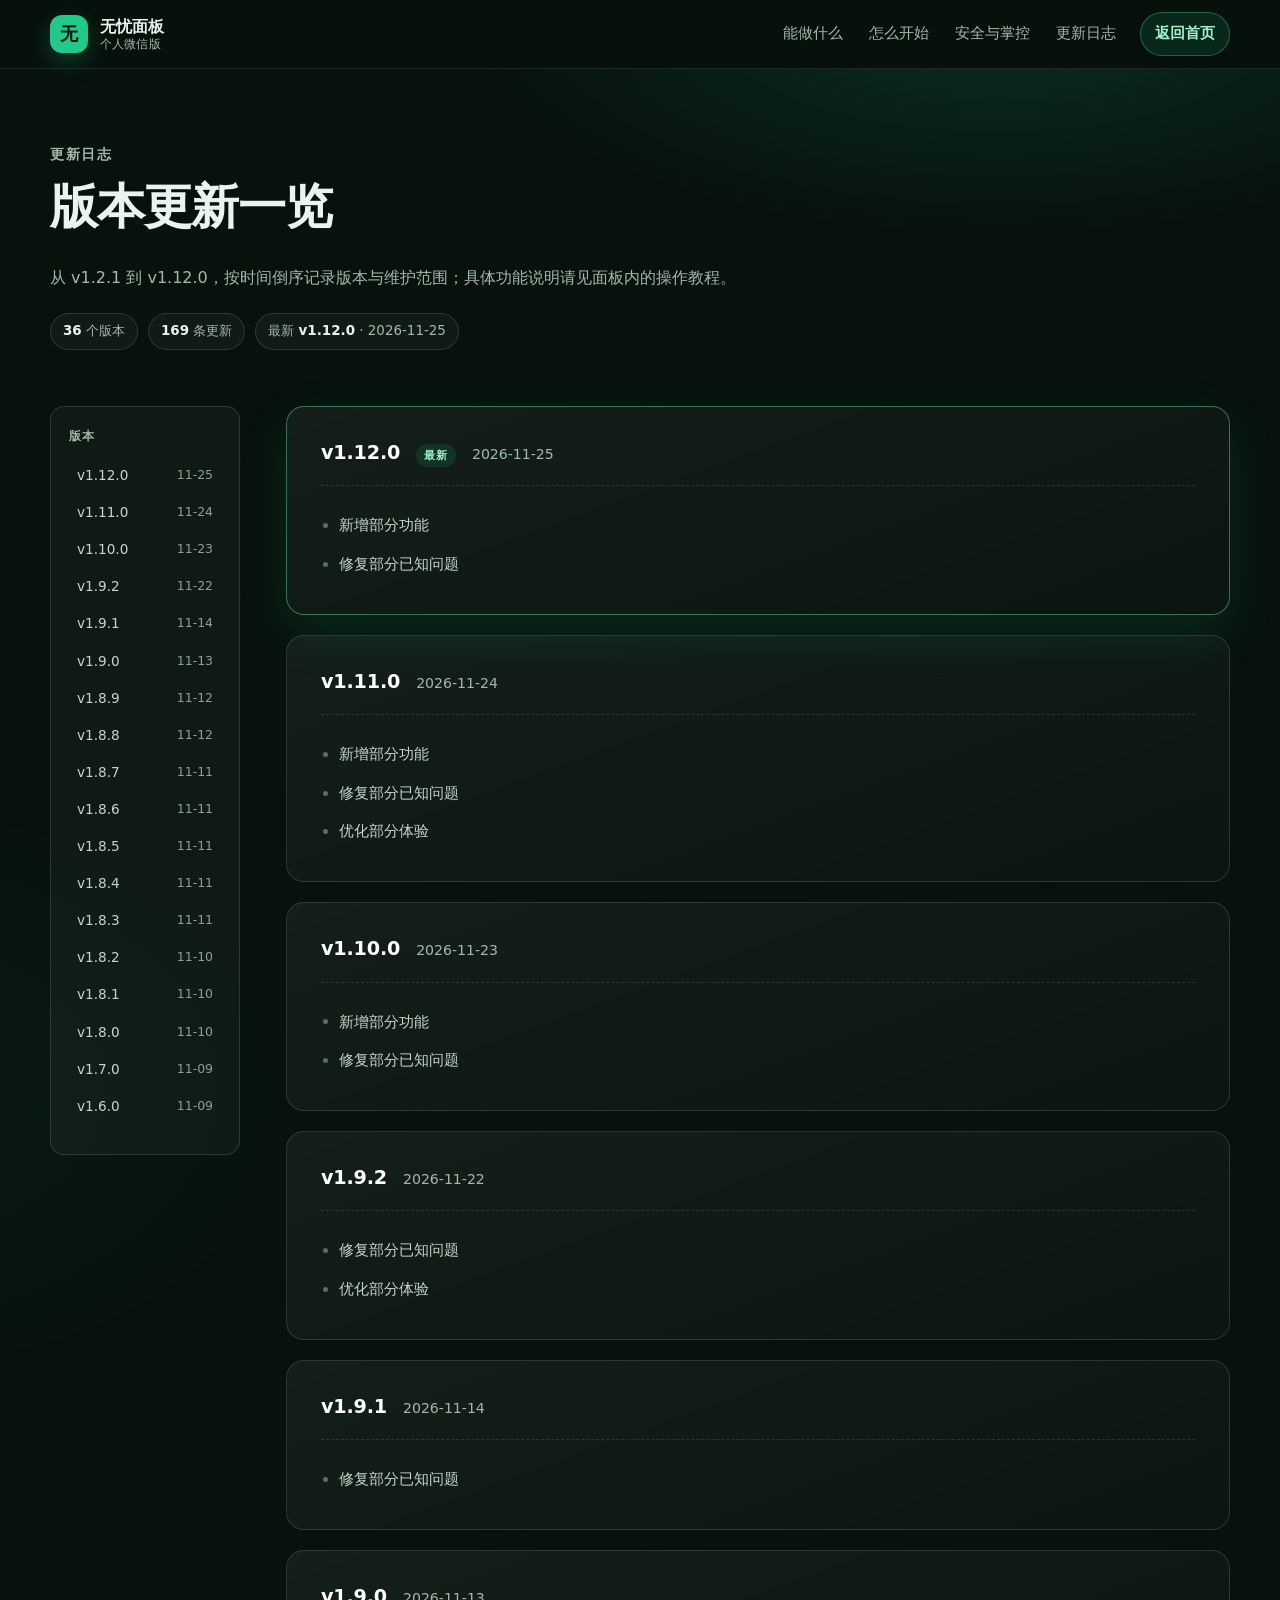
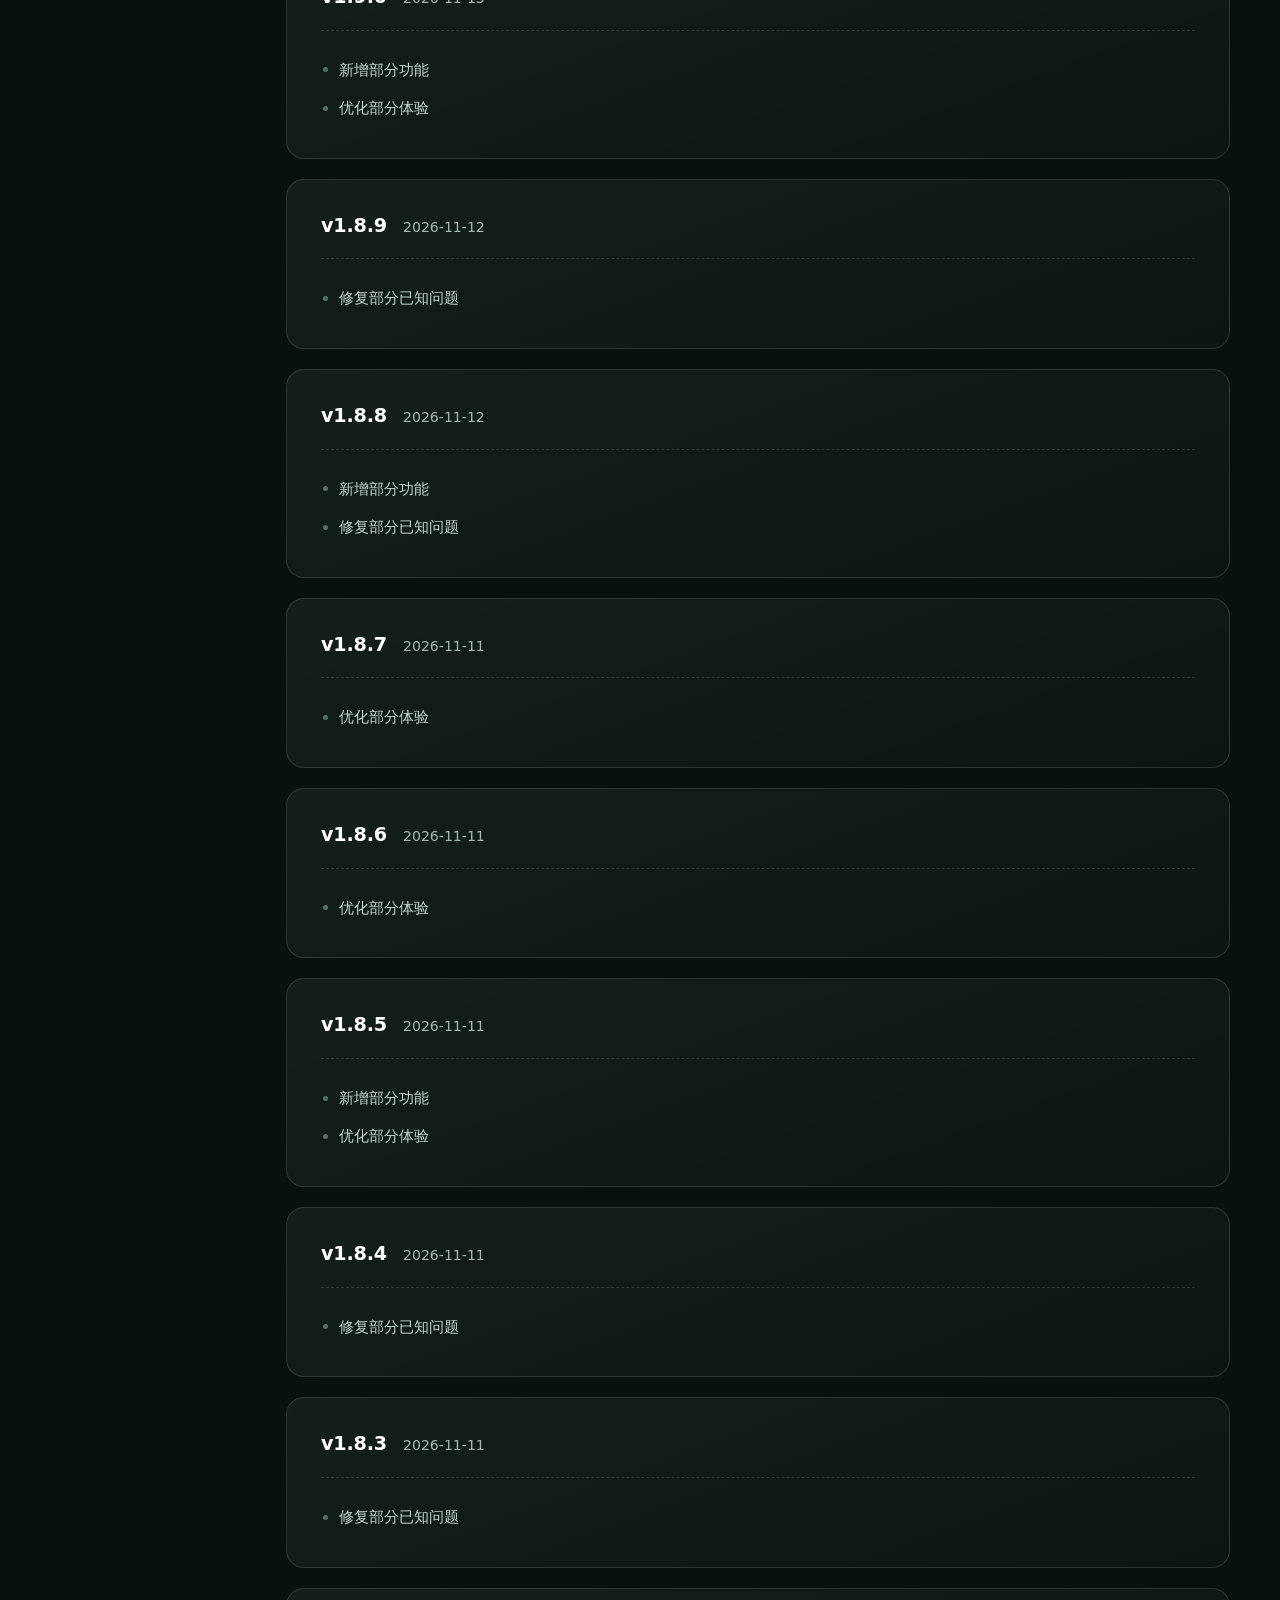
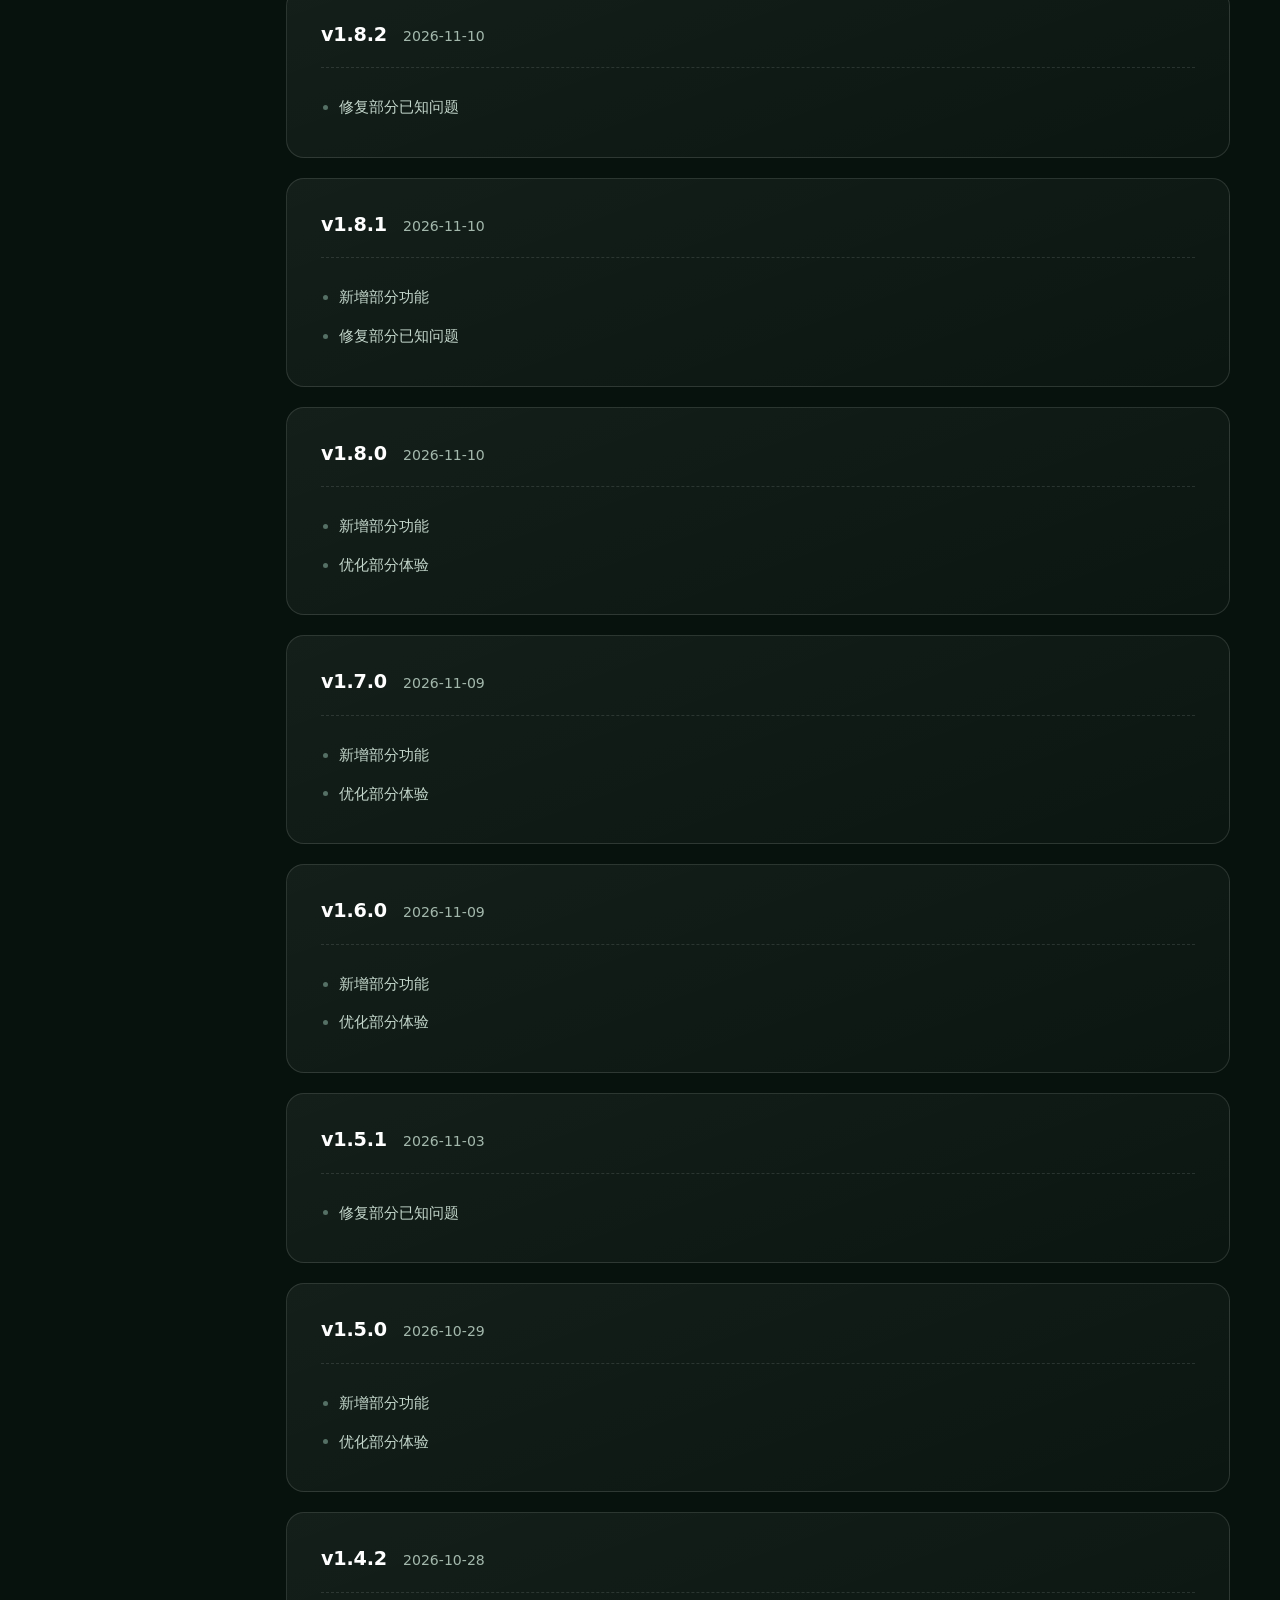
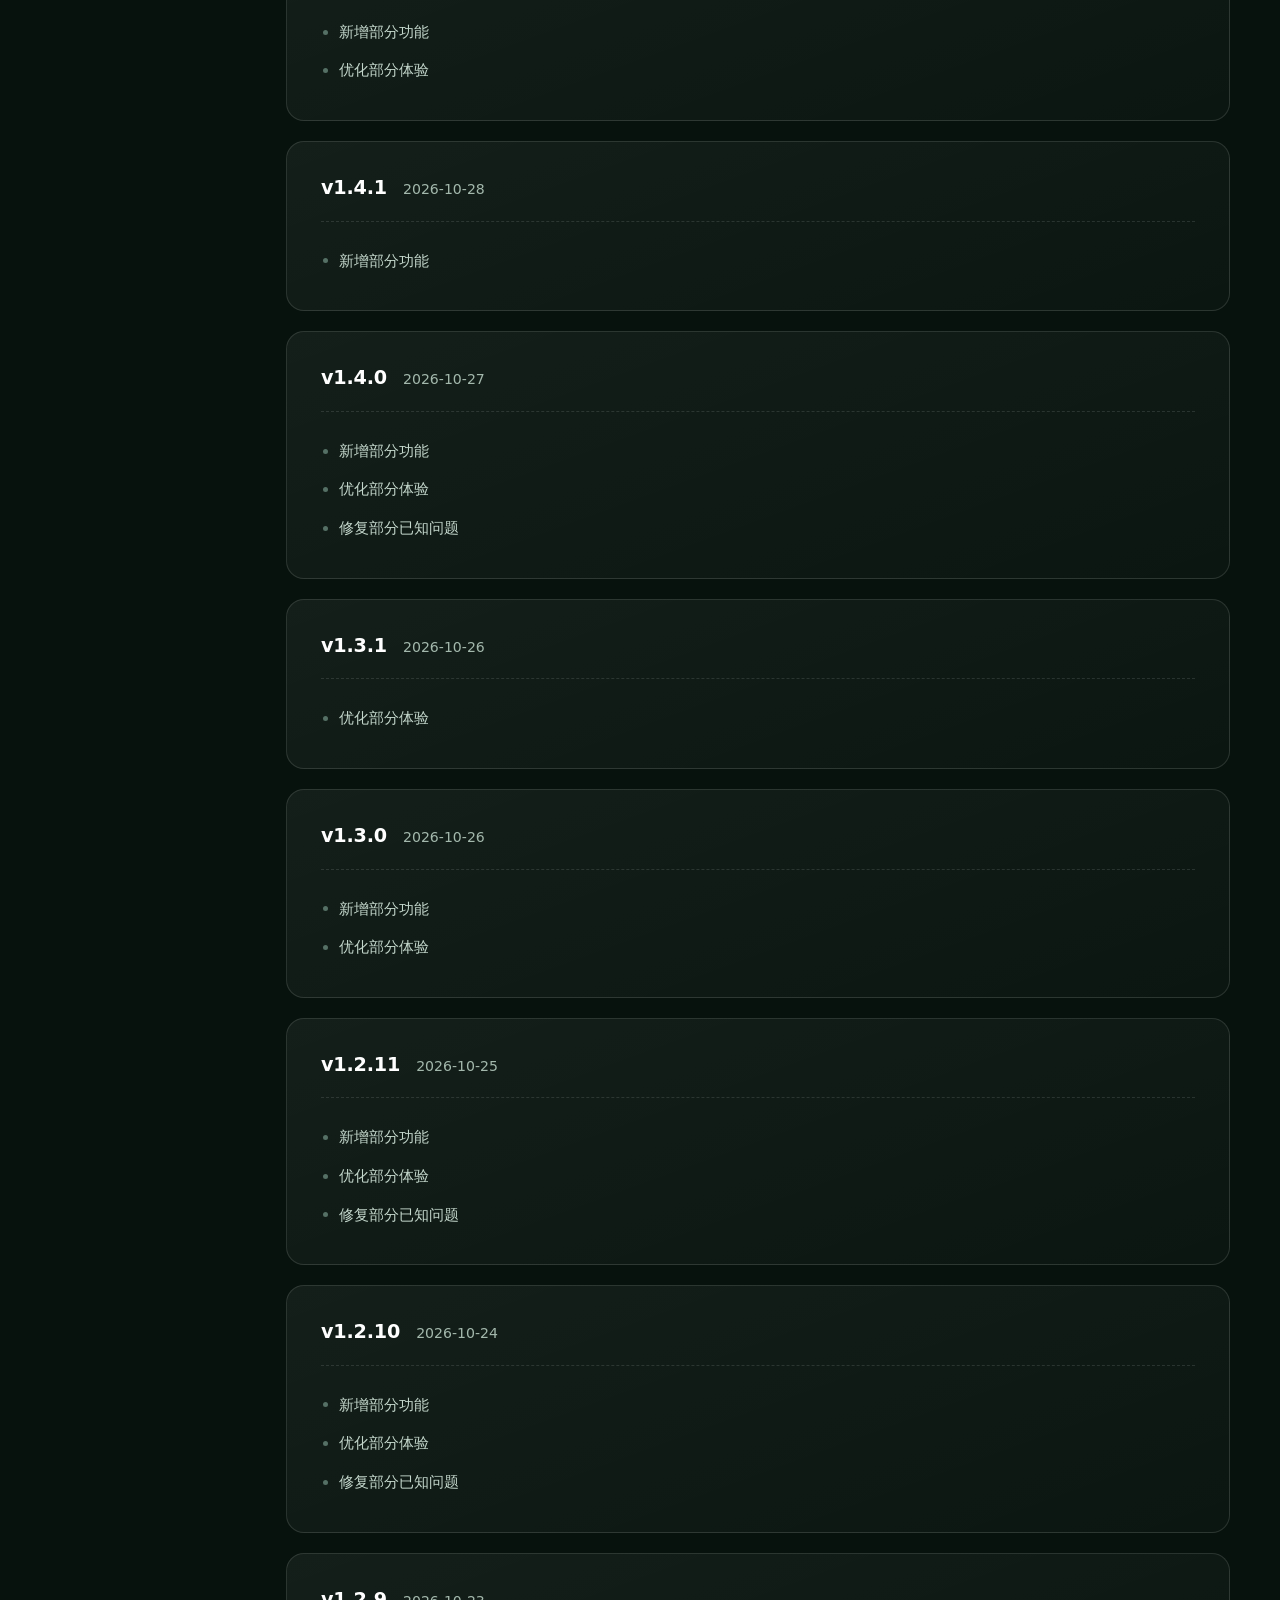
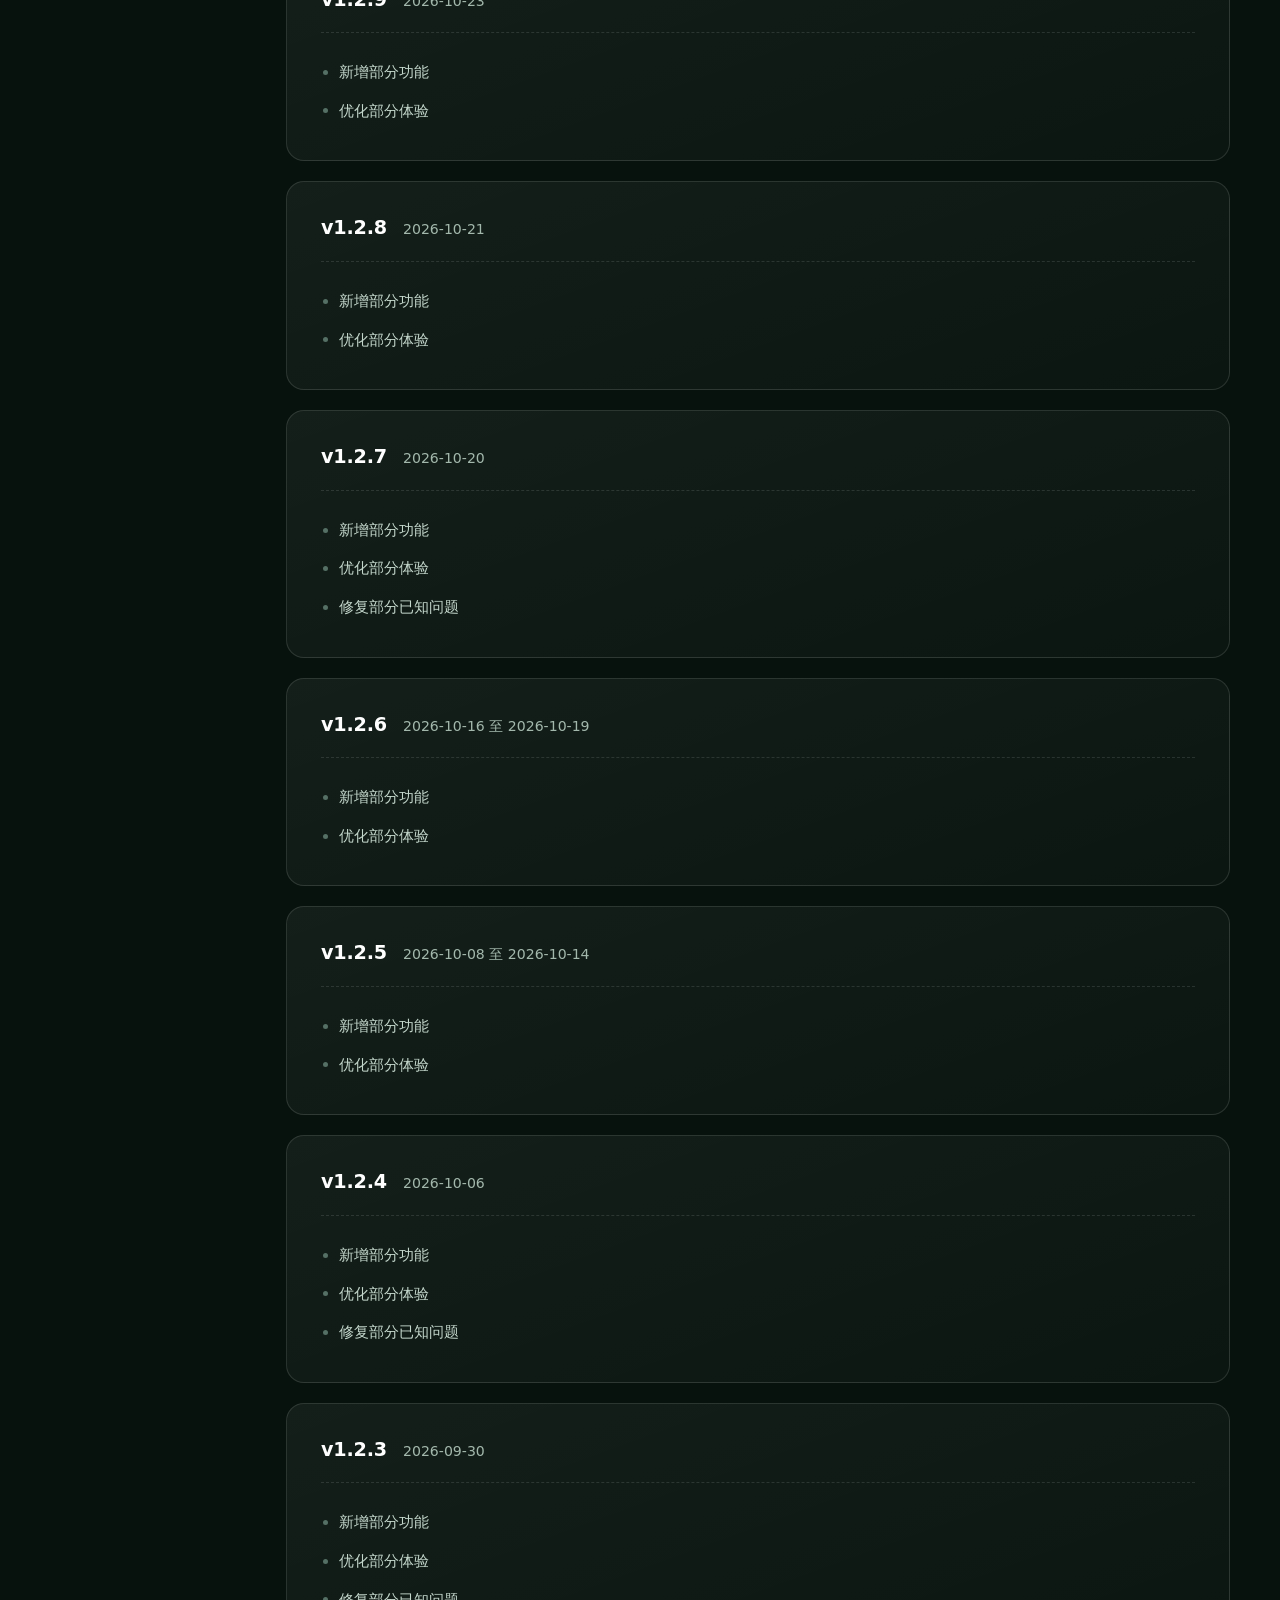
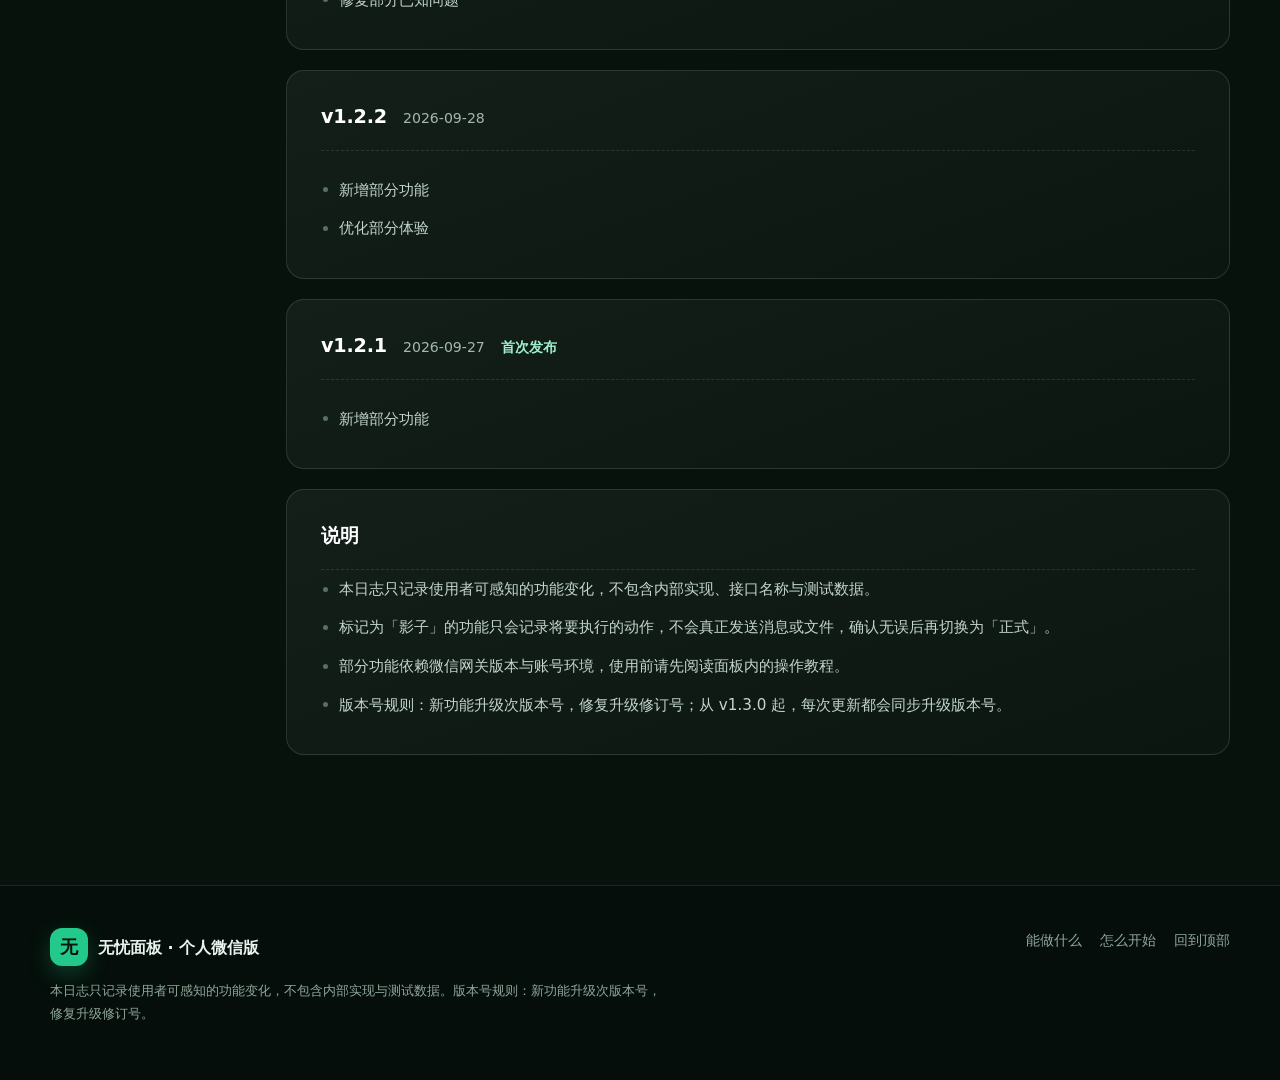
==== commit b2737ccd: "site: 首页改为外链样式并同步 v1.12.0 更新日志 - 首页改用 assets/styles.css，内容按结果口径整理 - 更新日志重新生成：36 个版本 / 169 条更新 / 最新 v" ====
--- a/changelog.html
+++ b/changelog.html
@@ -5,9 +5,9 @@
   <meta name="viewport" content="width=device-width, initial-scale=1">
   <meta name="theme-color" content="#07120d">
   <title>更新日志 · 无忧面板</title>
-  <meta name="description" content="无忧面板个人微信版更新日志：从 v1.2.1 到 v1.11.0，共 35 个版本、166 条使用者可感知的功能变化。">
+  <meta name="description" content="无忧面板个人微信版更新日志：从 v1.2.1 到 v1.12.0，共 36 个版本、169 条使用者可感知的功能变化。">
   <meta property="og:title" content="更新日志 · 无忧面板">
-  <meta property="og:description" content="从 v1.2.1 到 v1.11.0，共 35 个版本、166 条功能变化。">
+  <meta property="og:description" content="从 v1.2.1 到 v1.12.0，共 36 个版本、169 条功能变化。">
   <meta property="og:type" content="website">
   <link rel="icon" href="assets/favicon.svg" type="image/svg+xml">
   <link rel="stylesheet" href="assets/styles.css">
@@ -34,11 +34,11 @@
       <div class="wrap">
         <p class="eyebrow">更新日志</p>
         <h1>版本更新一览</h1>
-        <p>从 v1.2.1 到 v1.11.0，按时间倒序记录版本与维护范围；具体功能说明请见面板内的操作教程。</p>
+        <p>从 v1.2.1 到 v1.12.0，按时间倒序记录版本与维护范围；具体功能说明请见面板内的操作教程。</p>
         <div class="log-stats">
-          <span><strong>35</strong> 个版本</span>
-          <span><strong>166</strong> 条更新</span>
-          <span>最新 <strong>v1.11.0</strong> · 2026-11-24</span>
+          <span><strong>36</strong> 个版本</span>
+          <span><strong>169</strong> 条更新</span>
+          <span>最新 <strong>v1.12.0</strong> · 2026-11-25</span>
         </div>
       </div>
     </section>
@@ -46,10 +46,10 @@
     <div class="wrap log-layout">
       <aside class="log-toc" aria-label="版本目录">
         <h2>版本</h2>
-        <ol><li><a href="#v1-11-0"><span>v1.11.0</span><span class="toc-date">11-24</span></a></li><li><a href="#v1-10-0"><span>v1.10.0</span><span class="toc-date">11-23</span></a></li><li><a href="#v1-9-2"><span>v1.9.2</span><span class="toc-date">11-22</span></a></li><li><a href="#v1-9-1"><span>v1.9.1</span><span class="toc-date">11-14</span></a></li><li><a href="#v1-9-0"><span>v1.9.0</span><span class="toc-date">11-13</span></a></li><li><a href="#v1-8-9"><span>v1.8.9</span><span class="toc-date">11-12</span></a></li><li><a href="#v1-8-8"><span>v1.8.8</span><span class="toc-date">11-12</span></a></li><li><a href="#v1-8-7"><span>v1.8.7</span><span class="toc-date">11-11</span></a></li><li><a href="#v1-8-6"><span>v1.8.6</span><span class="toc-date">11-11</span></a></li><li><a href="#v1-8-5"><span>v1.8.5</span><span class="toc-date">11-11</span></a></li><li><a href="#v1-8-4"><span>v1.8.4</span><span class="toc-date">11-11</span></a></li><li><a href="#v1-8-3"><span>v1.8.3</span><span class="toc-date">11-11</span></a></li><li><a href="#v1-8-2"><span>v1.8.2</span><span class="toc-date">11-10</span></a></li><li><a href="#v1-8-1"><span>v1.8.1</span><span class="toc-date">11-10</span></a></li><li><a href="#v1-8-0"><span>v1.8.0</span><span class="toc-date">11-10</span></a></li><li><a href="#v1-7-0"><span>v1.7.0</span><span class="toc-date">11-09</span></a></li><li><a href="#v1-6-0"><span>v1.6.0</span><span class="toc-date">11-09</span></a></li><li><a href="#v1-5-1"><span>v1.5.1</span><span class="toc-date">11-03</span></a></li><li><a href="#v1-5-0"><span>v1.5.0</span><span class="toc-date">10-29</span></a></li><li><a href="#v1-4-2"><span>v1.4.2</span><span class="toc-date">10-28</span></a></li><li><a href="#v1-4-1"><span>v1.4.1</span><span class="toc-date">10-28</span></a></li><li><a href="#v1-4-0"><span>v1.4.0</span><span class="toc-date">10-27</span></a></li><li><a href="#v1-3-1"><span>v1.3.1</span><span class="toc-date">10-26</span></a></li><li><a href="#v1-3-0"><span>v1.3.0</span><span class="toc-date">10-26</span></a></li><li><a href="#v1-2-11"><span>v1.2.11</span><span class="toc-date">10-25</span></a></li><li><a href="#v1-2-10"><span>v1.2.10</span><span class="toc-date">10-24</span></a></li><li><a href="#v1-2-9"><span>v1.2.9</span><span class="toc-date">10-23</span></a></li><li><a href="#v1-2-8"><span>v1.2.8</span><span class="toc-date">10-21</span></a></li><li><a href="#v1-2-7"><span>v1.2.7</span><span class="toc-date">10-20</span></a></li><li><a href="#v1-2-6"><span>v1.2.6</span><span class="toc-date">10-19</span></a></li><li><a href="#v1-2-5"><span>v1.2.5</span><span class="toc-date">10-14</span></a></li><li><a href="#v1-2-4"><span>v1.2.4</span><span class="toc-date">10-06</span></a></li><li><a href="#v1-2-3"><span>v1.2.3</span><span class="toc-date">09-30</span></a></li><li><a href="#v1-2-2"><span>v1.2.2</span><span class="toc-date">09-28</span></a></li><li><a href="#v1-2-1"><span>v1.2.1</span><span class="toc-date">09-27</span></a></li></ol>
+        <ol><li><a href="#v1-12-0"><span>v1.12.0</span><span class="toc-date">11-25</span></a></li><li><a href="#v1-11-0"><span>v1.11.0</span><span class="toc-date">11-24</span></a></li><li><a href="#v1-10-0"><span>v1.10.0</span><span class="toc-date">11-23</span></a></li><li><a href="#v1-9-2"><span>v1.9.2</span><span class="toc-date">11-22</span></a></li><li><a href="#v1-9-1"><span>v1.9.1</span><span class="toc-date">11-14</span></a></li><li><a href="#v1-9-0"><span>v1.9.0</span><span class="toc-date">11-13</span></a></li><li><a href="#v1-8-9"><span>v1.8.9</span><span class="toc-date">11-12</span></a></li><li><a href="#v1-8-8"><span>v1.8.8</span><span class="toc-date">11-12</span></a></li><li><a href="#v1-8-7"><span>v1.8.7</span><span class="toc-date">11-11</span></a></li><li><a href="#v1-8-6"><span>v1.8.6</span><span class="toc-date">11-11</span></a></li><li><a href="#v1-8-5"><span>v1.8.5</span><span class="toc-date">11-11</span></a></li><li><a href="#v1-8-4"><span>v1.8.4</span><span class="toc-date">11-11</span></a></li><li><a href="#v1-8-3"><span>v1.8.3</span><span class="toc-date">11-11</span></a></li><li><a href="#v1-8-2"><span>v1.8.2</span><span class="toc-date">11-10</span></a></li><li><a href="#v1-8-1"><span>v1.8.1</span><span class="toc-date">11-10</span></a></li><li><a href="#v1-8-0"><span>v1.8.0</span><span class="toc-date">11-10</span></a></li><li><a href="#v1-7-0"><span>v1.7.0</span><span class="toc-date">11-09</span></a></li><li><a href="#v1-6-0"><span>v1.6.0</span><span class="toc-date">11-09</span></a></li><li><a href="#v1-5-1"><span>v1.5.1</span><span class="toc-date">11-03</span></a></li><li><a href="#v1-5-0"><span>v1.5.0</span><span class="toc-date">10-29</span></a></li><li><a href="#v1-4-2"><span>v1.4.2</span><span class="toc-date">10-28</span></a></li><li><a href="#v1-4-1"><span>v1.4.1</span><span class="toc-date">10-28</span></a></li><li><a href="#v1-4-0"><span>v1.4.0</span><span class="toc-date">10-27</span></a></li><li><a href="#v1-3-1"><span>v1.3.1</span><span class="toc-date">10-26</span></a></li><li><a href="#v1-3-0"><span>v1.3.0</span><span class="toc-date">10-26</span></a></li><li><a href="#v1-2-11"><span>v1.2.11</span><span class="toc-date">10-25</span></a></li><li><a href="#v1-2-10"><span>v1.2.10</span><span class="toc-date">10-24</span></a></li><li><a href="#v1-2-9"><span>v1.2.9</span><span class="toc-date">10-23</span></a></li><li><a href="#v1-2-8"><span>v1.2.8</span><span class="toc-date">10-21</span></a></li><li><a href="#v1-2-7"><span>v1.2.7</span><span class="toc-date">10-20</span></a></li><li><a href="#v1-2-6"><span>v1.2.6</span><span class="toc-date">10-19</span></a></li><li><a href="#v1-2-5"><span>v1.2.5</span><span class="toc-date">10-14</span></a></li><li><a href="#v1-2-4"><span>v1.2.4</span><span class="toc-date">10-06</span></a></li><li><a href="#v1-2-3"><span>v1.2.3</span><span class="toc-date">09-30</span></a></li><li><a href="#v1-2-2"><span>v1.2.2</span><span class="toc-date">09-28</span></a></li><li><a href="#v1-2-1"><span>v1.2.1</span><span class="toc-date">09-27</span></a></li></ol>
       </aside>
       <div class="log-list-wrap">
-        <article class="ver-card is-latest" id="v1-11-0"><header class="ver-head"><span class="ver-badge">v1.11.0</span><span class="ver-new">最新</span><span class="ver-date">2026-11-24</span></header><div class="log-group"><ul class="log-list"><li>新增部分功能</li><li>修复部分已知问题</li><li>优化部分体验</li></ul></div></article><article class="ver-card" id="v1-10-0"><header class="ver-head"><span class="ver-badge">v1.10.0</span><span class="ver-date">2026-11-23</span></header><div class="log-group"><ul class="log-list"><li>新增部分功能</li><li>修复部分已知问题</li></ul></div></article><article class="ver-card" id="v1-9-2"><header class="ver-head"><span class="ver-badge">v1.9.2</span><span class="ver-date">2026-11-22</span></header><div class="log-group"><ul class="log-list"><li>修复部分已知问题</li><li>优化部分体验</li></ul></div></article><article class="ver-card" id="v1-9-1"><header class="ver-head"><span class="ver-badge">v1.9.1</span><span class="ver-date">2026-11-14</span></header><div class="log-group"><ul class="log-list"><li>修复部分已知问题</li></ul></div></article><article class="ver-card" id="v1-9-0"><header class="ver-head"><span class="ver-badge">v1.9.0</span><span class="ver-date">2026-11-13</span></header><div class="log-group"><ul class="log-list"><li>新增部分功能</li><li>优化部分体验</li></ul></div></article><article class="ver-card" id="v1-8-9"><header class="ver-head"><span class="ver-badge">v1.8.9</span><span class="ver-date">2026-11-12</span></header><div class="log-group"><ul class="log-list"><li>修复部分已知问题</li></ul></div></article><article class="ver-card" id="v1-8-8"><header class="ver-head"><span class="ver-badge">v1.8.8</span><span class="ver-date">2026-11-12</span></header><div class="log-group"><ul class="log-list"><li>新增部分功能</li><li>修复部分已知问题</li></ul></div></article><article class="ver-card" id="v1-8-7"><header class="ver-head"><span class="ver-badge">v1.8.7</span><span class="ver-date">2026-11-11</span></header><div class="log-group"><ul class="log-list"><li>优化部分体验</li></ul></div></article><article class="ver-card" id="v1-8-6"><header class="ver-head"><span class="ver-badge">v1.8.6</span><span class="ver-date">2026-11-11</span></header><div class="log-group"><ul class="log-list"><li>优化部分体验</li></ul></div></article><article class="ver-card" id="v1-8-5"><header class="ver-head"><span class="ver-badge">v1.8.5</span><span class="ver-date">2026-11-11</span></header><div class="log-group"><ul class="log-list"><li>新增部分功能</li><li>优化部分体验</li></ul></div></article><article class="ver-card" id="v1-8-4"><header class="ver-head"><span class="ver-badge">v1.8.4</span><span class="ver-date">2026-11-11</span></header><div class="log-group"><ul class="log-list"><li>修复部分已知问题</li></ul></div></article><article class="ver-card" id="v1-8-3"><header class="ver-head"><span class="ver-badge">v1.8.3</span><span class="ver-date">2026-11-11</span></header><div class="log-group"><ul class="log-list"><li>修复部分已知问题</li></ul></div></article><article class="ver-card" id="v1-8-2"><header class="ver-head"><span class="ver-badge">v1.8.2</span><span class="ver-date">2026-11-10</span></header><div class="log-group"><ul class="log-list"><li>修复部分已知问题</li></ul></div></article><article class="ver-card" id="v1-8-1"><header class="ver-head"><span class="ver-badge">v1.8.1</span><span class="ver-date">2026-11-10</span></header><div class="log-group"><ul class="log-list"><li>新增部分功能</li><li>修复部分已知问题</li></ul></div></article><article class="ver-card" id="v1-8-0"><header class="ver-head"><span class="ver-badge">v1.8.0</span><span class="ver-date">2026-11-10</span></header><div class="log-group"><ul class="log-list"><li>新增部分功能</li><li>优化部分体验</li></ul></div></article><article class="ver-card" id="v1-7-0"><header class="ver-head"><span class="ver-badge">v1.7.0</span><span class="ver-date">2026-11-09</span></header><div class="log-group"><ul class="log-list"><li>新增部分功能</li><li>优化部分体验</li></ul></div></article><article class="ver-card" id="v1-6-0"><header class="ver-head"><span class="ver-badge">v1.6.0</span><span class="ver-date">2026-11-09</span></header><div class="log-group"><ul class="log-list"><li>新增部分功能</li><li>优化部分体验</li></ul></div></article><article class="ver-card" id="v1-5-1"><header class="ver-head"><span class="ver-badge">v1.5.1</span><span class="ver-date">2026-11-03</span></header><div class="log-group"><ul class="log-list"><li>修复部分已知问题</li></ul></div></article><article class="ver-card" id="v1-5-0"><header class="ver-head"><span class="ver-badge">v1.5.0</span><span class="ver-date">2026-10-29</span></header><div class="log-group"><ul class="log-list"><li>新增部分功能</li><li>优化部分体验</li></ul></div></article><article class="ver-card" id="v1-4-2"><header class="ver-head"><span class="ver-badge">v1.4.2</span><span class="ver-date">2026-10-28</span></header><div class="log-group"><ul class="log-list"><li>新增部分功能</li><li>优化部分体验</li></ul></div></article><article class="ver-card" id="v1-4-1"><header class="ver-head"><span class="ver-badge">v1.4.1</span><span class="ver-date">2026-10-28</span></header><div class="log-group"><ul class="log-list"><li>新增部分功能</li></ul></div></article><article class="ver-card" id="v1-4-0"><header class="ver-head"><span class="ver-badge">v1.4.0</span><span class="ver-date">2026-10-27</span></header><div class="log-group"><ul class="log-list"><li>新增部分功能</li><li>优化部分体验</li><li>修复部分已知问题</li></ul></div></article><article class="ver-card" id="v1-3-1"><header class="ver-head"><span class="ver-badge">v1.3.1</span><span class="ver-date">2026-10-26</span></header><div class="log-group"><ul class="log-list"><li>优化部分体验</li></ul></div></article><article class="ver-card" id="v1-3-0"><header class="ver-head"><span class="ver-badge">v1.3.0</span><span class="ver-date">2026-10-26</span></header><div class="log-group"><ul class="log-list"><li>新增部分功能</li><li>优化部分体验</li></ul></div></article><article class="ver-card" id="v1-2-11"><header class="ver-head"><span class="ver-badge">v1.2.11</span><span class="ver-date">2026-10-25</span></header><div class="log-group"><ul class="log-list"><li>新增部分功能</li><li>优化部分体验</li><li>修复部分已知问题</li></ul></div></article><article class="ver-card" id="v1-2-10"><header class="ver-head"><span class="ver-badge">v1.2.10</span><span class="ver-date">2026-10-24</span></header><div class="log-group"><ul class="log-list"><li>新增部分功能</li><li>优化部分体验</li><li>修复部分已知问题</li></ul></div></article><article class="ver-card" id="v1-2-9"><header class="ver-head"><span class="ver-badge">v1.2.9</span><span class="ver-date">2026-10-23</span></header><div class="log-group"><ul class="log-list"><li>新增部分功能</li><li>优化部分体验</li></ul></div></article><article class="ver-card" id="v1-2-8"><header class="ver-head"><span class="ver-badge">v1.2.8</span><span class="ver-date">2026-10-21</span></header><div class="log-group"><ul class="log-list"><li>新增部分功能</li><li>优化部分体验</li></ul></div></article><article class="ver-card" id="v1-2-7"><header class="ver-head"><span class="ver-badge">v1.2.7</span><span class="ver-date">2026-10-20</span></header><div class="log-group"><ul class="log-list"><li>新增部分功能</li><li>优化部分体验</li><li>修复部分已知问题</li></ul></div></article><article class="ver-card" id="v1-2-6"><header class="ver-head"><span class="ver-badge">v1.2.6</span><span class="ver-date">2026-10-16 至 2026-10-19</span></header><div class="log-group"><ul class="log-list"><li>新增部分功能</li><li>优化部分体验</li></ul></div></article><article class="ver-card" id="v1-2-5"><header class="ver-head"><span class="ver-badge">v1.2.5</span><span class="ver-date">2026-10-08 至 2026-10-14</span></header><div class="log-group"><ul class="log-list"><li>新增部分功能</li><li>优化部分体验</li></ul></div></article><article class="ver-card" id="v1-2-4"><header class="ver-head"><span class="ver-badge">v1.2.4</span><span class="ver-date">2026-10-06</span></header><div class="log-group"><ul class="log-list"><li>新增部分功能</li><li>优化部分体验</li><li>修复部分已知问题</li></ul></div></article><article class="ver-card" id="v1-2-3"><header class="ver-head"><span class="ver-badge">v1.2.3</span><span class="ver-date">2026-09-30</span></header><div class="log-group"><ul class="log-list"><li>新增部分功能</li><li>优化部分体验</li><li>修复部分已知问题</li></ul></div></article><article class="ver-card" id="v1-2-2"><header class="ver-head"><span class="ver-badge">v1.2.2</span><span class="ver-date">2026-09-28</span></header><div class="log-group"><ul class="log-list"><li>新增部分功能</li><li>优化部分体验</li></ul></div></article><article class="ver-card" id="v1-2-1"><header class="ver-head"><span class="ver-badge">v1.2.1</span><span class="ver-date">2026-09-27</span><span class="ver-note">首次发布</span></header><div class="log-group"><ul class="log-list"><li>新增部分功能</li></ul></div></article>
+        <article class="ver-card is-latest" id="v1-12-0"><header class="ver-head"><span class="ver-badge">v1.12.0</span><span class="ver-new">最新</span><span class="ver-date">2026-11-25</span></header><div class="log-group"><ul class="log-list"><li>新增部分功能</li><li>修复部分已知问题</li></ul></div></article><article class="ver-card" id="v1-11-0"><header class="ver-head"><span class="ver-badge">v1.11.0</span><span class="ver-date">2026-11-24</span></header><div class="log-group"><ul class="log-list"><li>新增部分功能</li><li>修复部分已知问题</li><li>优化部分体验</li></ul></div></article><article class="ver-card" id="v1-10-0"><header class="ver-head"><span class="ver-badge">v1.10.0</span><span class="ver-date">2026-11-23</span></header><div class="log-group"><ul class="log-list"><li>新增部分功能</li><li>修复部分已知问题</li></ul></div></article><article class="ver-card" id="v1-9-2"><header class="ver-head"><span class="ver-badge">v1.9.2</span><span class="ver-date">2026-11-22</span></header><div class="log-group"><ul class="log-list"><li>修复部分已知问题</li><li>优化部分体验</li></ul></div></article><article class="ver-card" id="v1-9-1"><header class="ver-head"><span class="ver-badge">v1.9.1</span><span class="ver-date">2026-11-14</span></header><div class="log-group"><ul class="log-list"><li>修复部分已知问题</li></ul></div></article><article class="ver-card" id="v1-9-0"><header class="ver-head"><span class="ver-badge">v1.9.0</span><span class="ver-date">2026-11-13</span></header><div class="log-group"><ul class="log-list"><li>新增部分功能</li><li>优化部分体验</li></ul></div></article><article class="ver-card" id="v1-8-9"><header class="ver-head"><span class="ver-badge">v1.8.9</span><span class="ver-date">2026-11-12</span></header><div class="log-group"><ul class="log-list"><li>修复部分已知问题</li></ul></div></article><article class="ver-card" id="v1-8-8"><header class="ver-head"><span class="ver-badge">v1.8.8</span><span class="ver-date">2026-11-12</span></header><div class="log-group"><ul class="log-list"><li>新增部分功能</li><li>修复部分已知问题</li></ul></div></article><article class="ver-card" id="v1-8-7"><header class="ver-head"><span class="ver-badge">v1.8.7</span><span class="ver-date">2026-11-11</span></header><div class="log-group"><ul class="log-list"><li>优化部分体验</li></ul></div></article><article class="ver-card" id="v1-8-6"><header class="ver-head"><span class="ver-badge">v1.8.6</span><span class="ver-date">2026-11-11</span></header><div class="log-group"><ul class="log-list"><li>优化部分体验</li></ul></div></article><article class="ver-card" id="v1-8-5"><header class="ver-head"><span class="ver-badge">v1.8.5</span><span class="ver-date">2026-11-11</span></header><div class="log-group"><ul class="log-list"><li>新增部分功能</li><li>优化部分体验</li></ul></div></article><article class="ver-card" id="v1-8-4"><header class="ver-head"><span class="ver-badge">v1.8.4</span><span class="ver-date">2026-11-11</span></header><div class="log-group"><ul class="log-list"><li>修复部分已知问题</li></ul></div></article><article class="ver-card" id="v1-8-3"><header class="ver-head"><span class="ver-badge">v1.8.3</span><span class="ver-date">2026-11-11</span></header><div class="log-group"><ul class="log-list"><li>修复部分已知问题</li></ul></div></article><article class="ver-card" id="v1-8-2"><header class="ver-head"><span class="ver-badge">v1.8.2</span><span class="ver-date">2026-11-10</span></header><div class="log-group"><ul class="log-list"><li>修复部分已知问题</li></ul></div></article><article class="ver-card" id="v1-8-1"><header class="ver-head"><span class="ver-badge">v1.8.1</span><span class="ver-date">2026-11-10</span></header><div class="log-group"><ul class="log-list"><li>新增部分功能</li><li>修复部分已知问题</li></ul></div></article><article class="ver-card" id="v1-8-0"><header class="ver-head"><span class="ver-badge">v1.8.0</span><span class="ver-date">2026-11-10</span></header><div class="log-group"><ul class="log-list"><li>新增部分功能</li><li>优化部分体验</li></ul></div></article><article class="ver-card" id="v1-7-0"><header class="ver-head"><span class="ver-badge">v1.7.0</span><span class="ver-date">2026-11-09</span></header><div class="log-group"><ul class="log-list"><li>新增部分功能</li><li>优化部分体验</li></ul></div></article><article class="ver-card" id="v1-6-0"><header class="ver-head"><span class="ver-badge">v1.6.0</span><span class="ver-date">2026-11-09</span></header><div class="log-group"><ul class="log-list"><li>新增部分功能</li><li>优化部分体验</li></ul></div></article><article class="ver-card" id="v1-5-1"><header class="ver-head"><span class="ver-badge">v1.5.1</span><span class="ver-date">2026-11-03</span></header><div class="log-group"><ul class="log-list"><li>修复部分已知问题</li></ul></div></article><article class="ver-card" id="v1-5-0"><header class="ver-head"><span class="ver-badge">v1.5.0</span><span class="ver-date">2026-10-29</span></header><div class="log-group"><ul class="log-list"><li>新增部分功能</li><li>优化部分体验</li></ul></div></article><article class="ver-card" id="v1-4-2"><header class="ver-head"><span class="ver-badge">v1.4.2</span><span class="ver-date">2026-10-28</span></header><div class="log-group"><ul class="log-list"><li>新增部分功能</li><li>优化部分体验</li></ul></div></article><article class="ver-card" id="v1-4-1"><header class="ver-head"><span class="ver-badge">v1.4.1</span><span class="ver-date">2026-10-28</span></header><div class="log-group"><ul class="log-list"><li>新增部分功能</li></ul></div></article><article class="ver-card" id="v1-4-0"><header class="ver-head"><span class="ver-badge">v1.4.0</span><span class="ver-date">2026-10-27</span></header><div class="log-group"><ul class="log-list"><li>新增部分功能</li><li>优化部分体验</li><li>修复部分已知问题</li></ul></div></article><article class="ver-card" id="v1-3-1"><header class="ver-head"><span class="ver-badge">v1.3.1</span><span class="ver-date">2026-10-26</span></header><div class="log-group"><ul class="log-list"><li>优化部分体验</li></ul></div></article><article class="ver-card" id="v1-3-0"><header class="ver-head"><span class="ver-badge">v1.3.0</span><span class="ver-date">2026-10-26</span></header><div class="log-group"><ul class="log-list"><li>新增部分功能</li><li>优化部分体验</li></ul></div></article><article class="ver-card" id="v1-2-11"><header class="ver-head"><span class="ver-badge">v1.2.11</span><span class="ver-date">2026-10-25</span></header><div class="log-group"><ul class="log-list"><li>新增部分功能</li><li>优化部分体验</li><li>修复部分已知问题</li></ul></div></article><article class="ver-card" id="v1-2-10"><header class="ver-head"><span class="ver-badge">v1.2.10</span><span class="ver-date">2026-10-24</span></header><div class="log-group"><ul class="log-list"><li>新增部分功能</li><li>优化部分体验</li><li>修复部分已知问题</li></ul></div></article><article class="ver-card" id="v1-2-9"><header class="ver-head"><span class="ver-badge">v1.2.9</span><span class="ver-date">2026-10-23</span></header><div class="log-group"><ul class="log-list"><li>新增部分功能</li><li>优化部分体验</li></ul></div></article><article class="ver-card" id="v1-2-8"><header class="ver-head"><span class="ver-badge">v1.2.8</span><span class="ver-date">2026-10-21</span></header><div class="log-group"><ul class="log-list"><li>新增部分功能</li><li>优化部分体验</li></ul></div></article><article class="ver-card" id="v1-2-7"><header class="ver-head"><span class="ver-badge">v1.2.7</span><span class="ver-date">2026-10-20</span></header><div class="log-group"><ul class="log-list"><li>新增部分功能</li><li>优化部分体验</li><li>修复部分已知问题</li></ul></div></article><article class="ver-card" id="v1-2-6"><header class="ver-head"><span class="ver-badge">v1.2.6</span><span class="ver-date">2026-10-16 至 2026-10-19</span></header><div class="log-group"><ul class="log-list"><li>新增部分功能</li><li>优化部分体验</li></ul></div></article><article class="ver-card" id="v1-2-5"><header class="ver-head"><span class="ver-badge">v1.2.5</span><span class="ver-date">2026-10-08 至 2026-10-14</span></header><div class="log-group"><ul class="log-list"><li>新增部分功能</li><li>优化部分体验</li></ul></div></article><article class="ver-card" id="v1-2-4"><header class="ver-head"><span class="ver-badge">v1.2.4</span><span class="ver-date">2026-10-06</span></header><div class="log-group"><ul class="log-list"><li>新增部分功能</li><li>优化部分体验</li><li>修复部分已知问题</li></ul></div></article><article class="ver-card" id="v1-2-3"><header class="ver-head"><span class="ver-badge">v1.2.3</span><span class="ver-date">2026-09-30</span></header><div class="log-group"><ul class="log-list"><li>新增部分功能</li><li>优化部分体验</li><li>修复部分已知问题</li></ul></div></article><article class="ver-card" id="v1-2-2"><header class="ver-head"><span class="ver-badge">v1.2.2</span><span class="ver-date">2026-09-28</span></header><div class="log-group"><ul class="log-list"><li>新增部分功能</li><li>优化部分体验</li></ul></div></article><article class="ver-card" id="v1-2-1"><header class="ver-head"><span class="ver-badge">v1.2.1</span><span class="ver-date">2026-09-27</span><span class="ver-note">首次发布</span></header><div class="log-group"><ul class="log-list"><li>新增部分功能</li></ul></div></article>
         <article class="ver-card"><header class="ver-head"><span class="ver-badge">说明</span></header><ul class="log-list"><li>本日志只记录使用者可感知的功能变化，不包含内部实现、接口名称与测试数据。</li><li>标记为「影子」的功能只会记录将要执行的动作，不会真正发送消息或文件，确认无误后再切换为「正式」。</li><li>部分功能依赖微信网关版本与账号环境，使用前请先阅读面板内的操作教程。</li><li>版本号规则：新功能升级次版本号，修复升级修订号；从 v1.3.0 起，每次更新都会同步升级版本号。</li></ul></article>
       </div>
     </div>
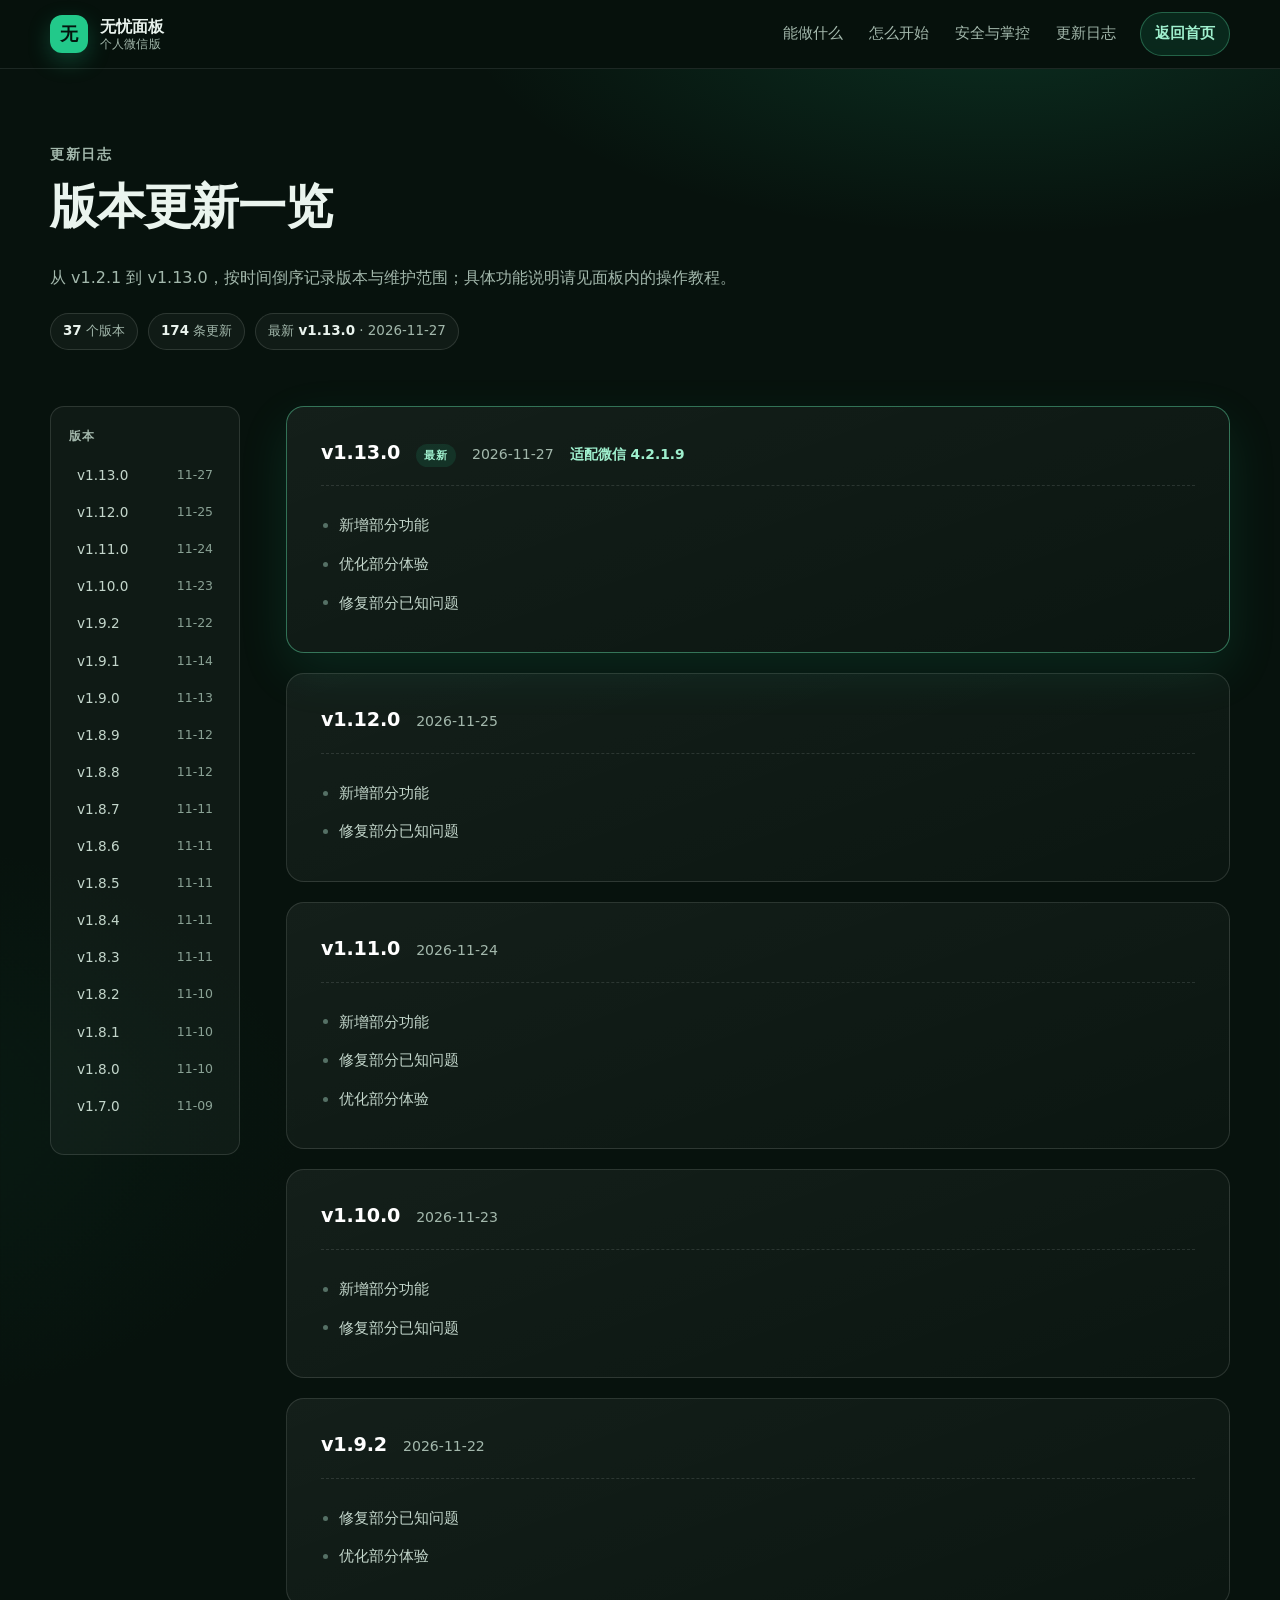
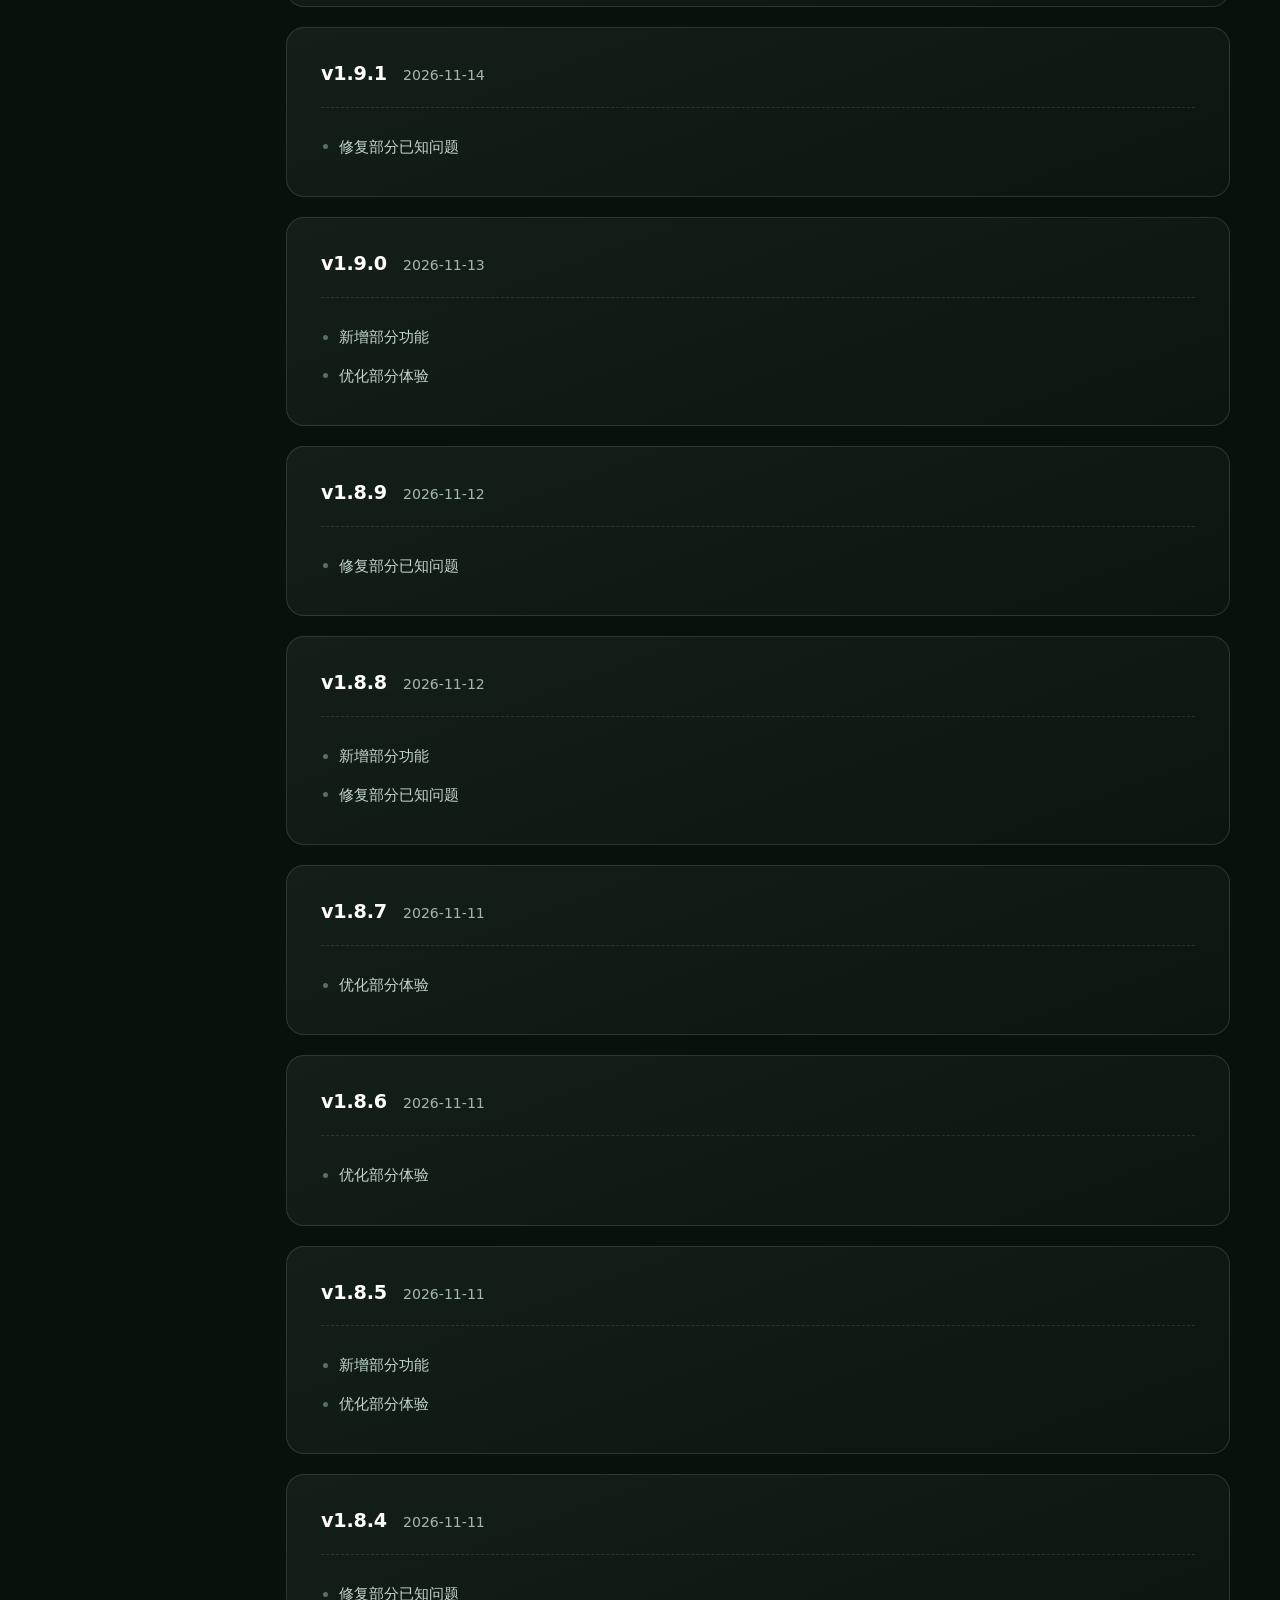
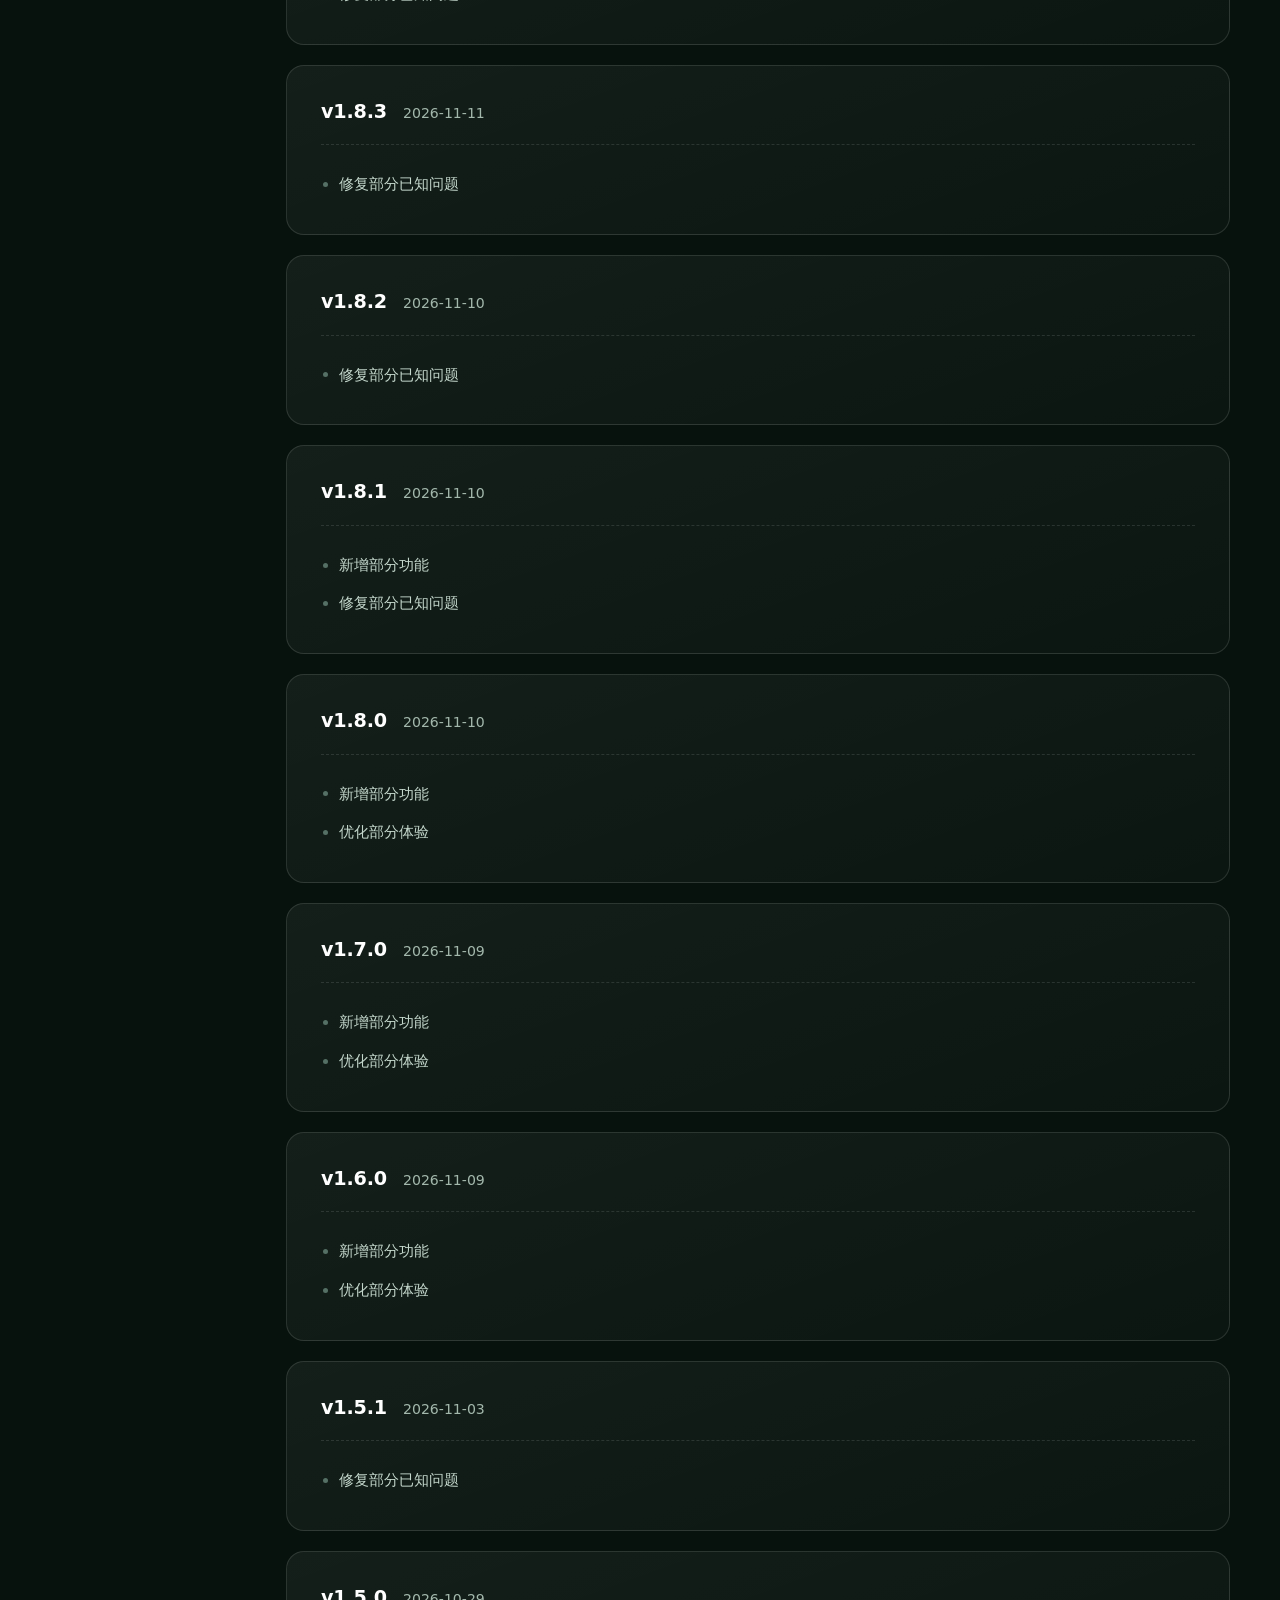
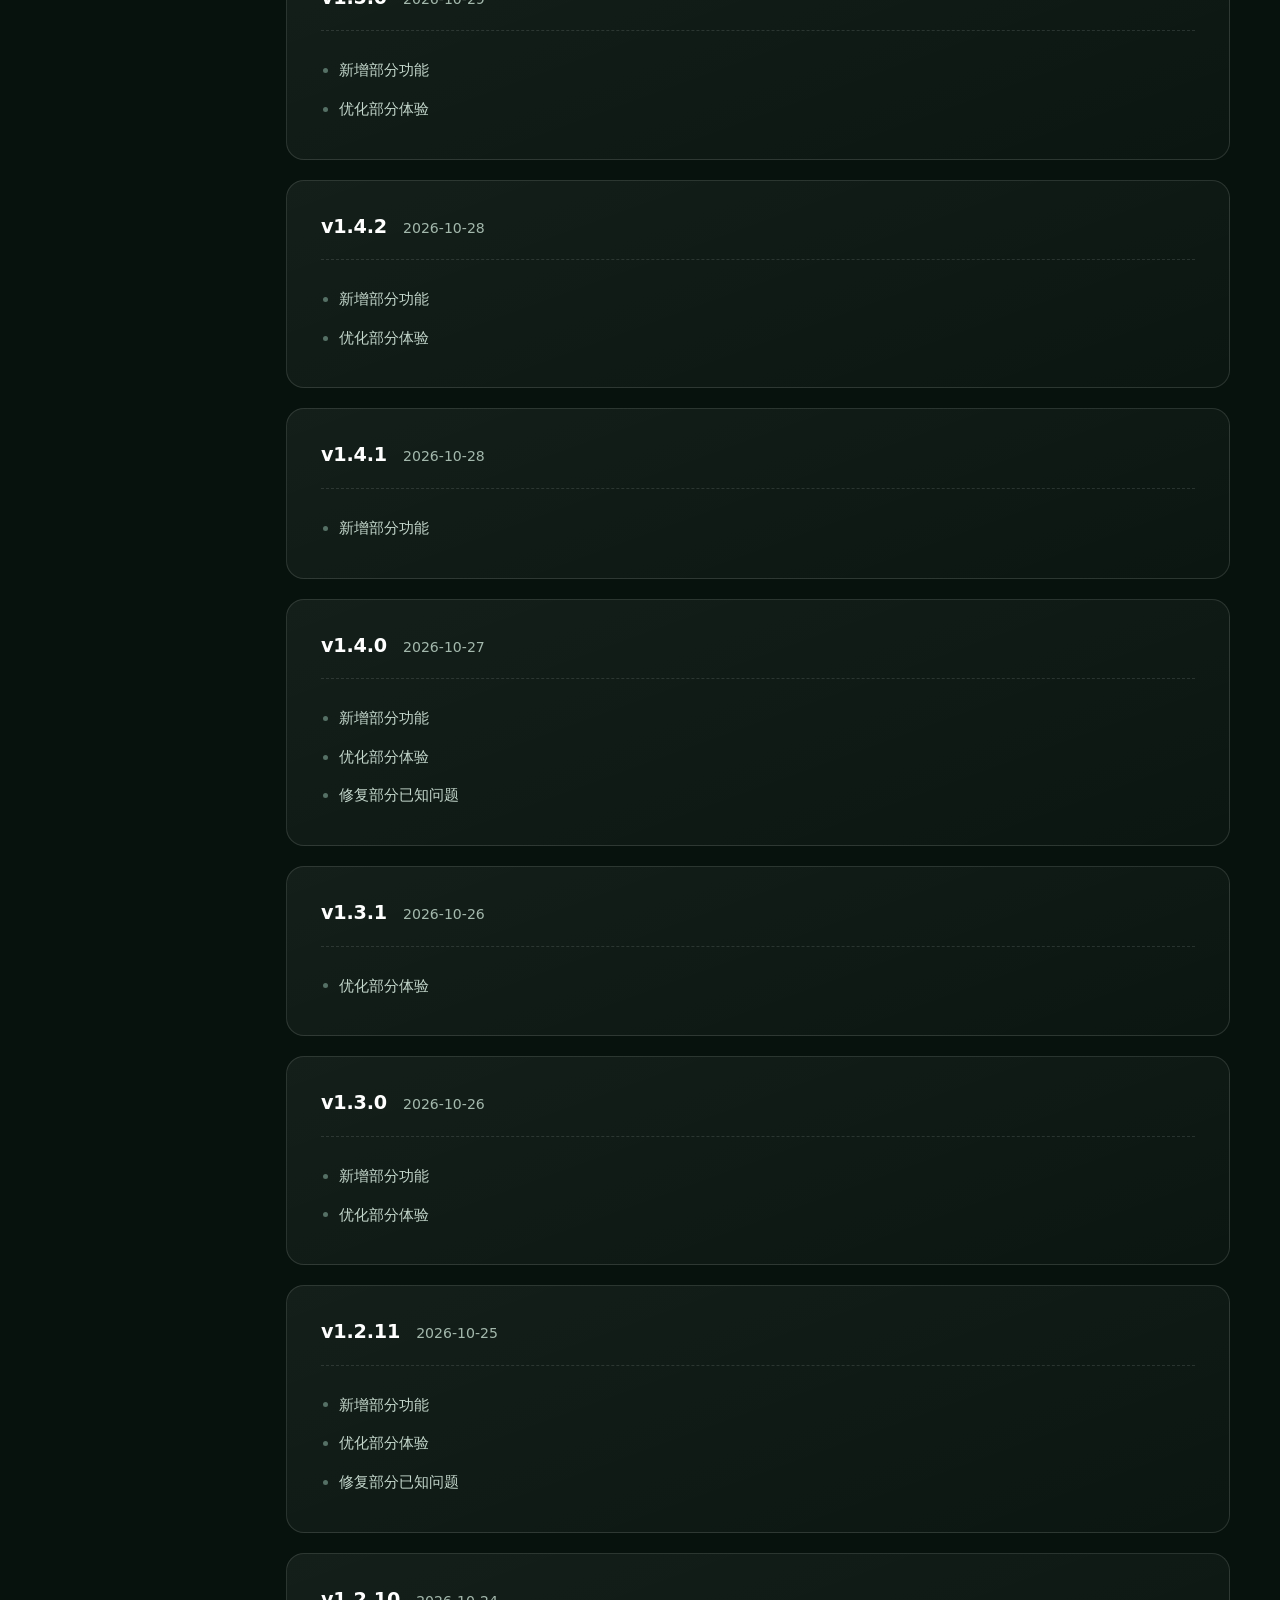
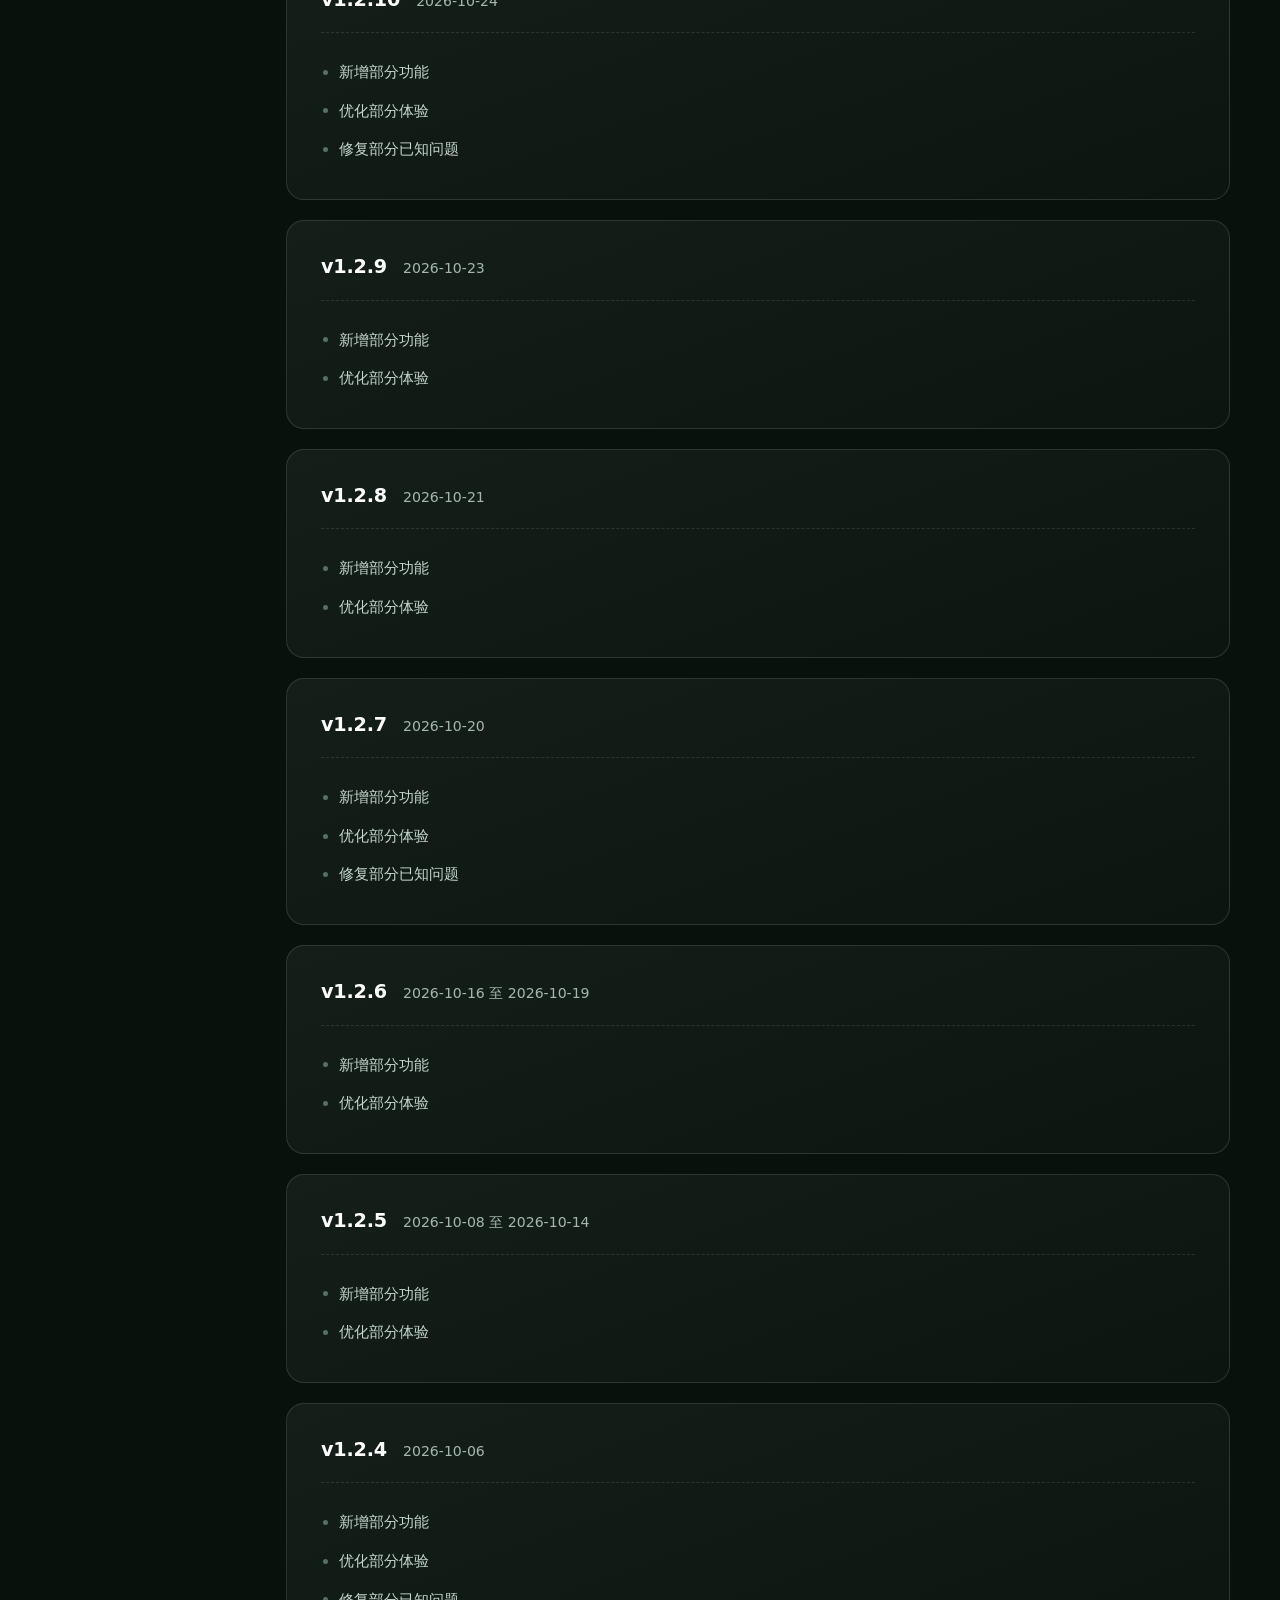
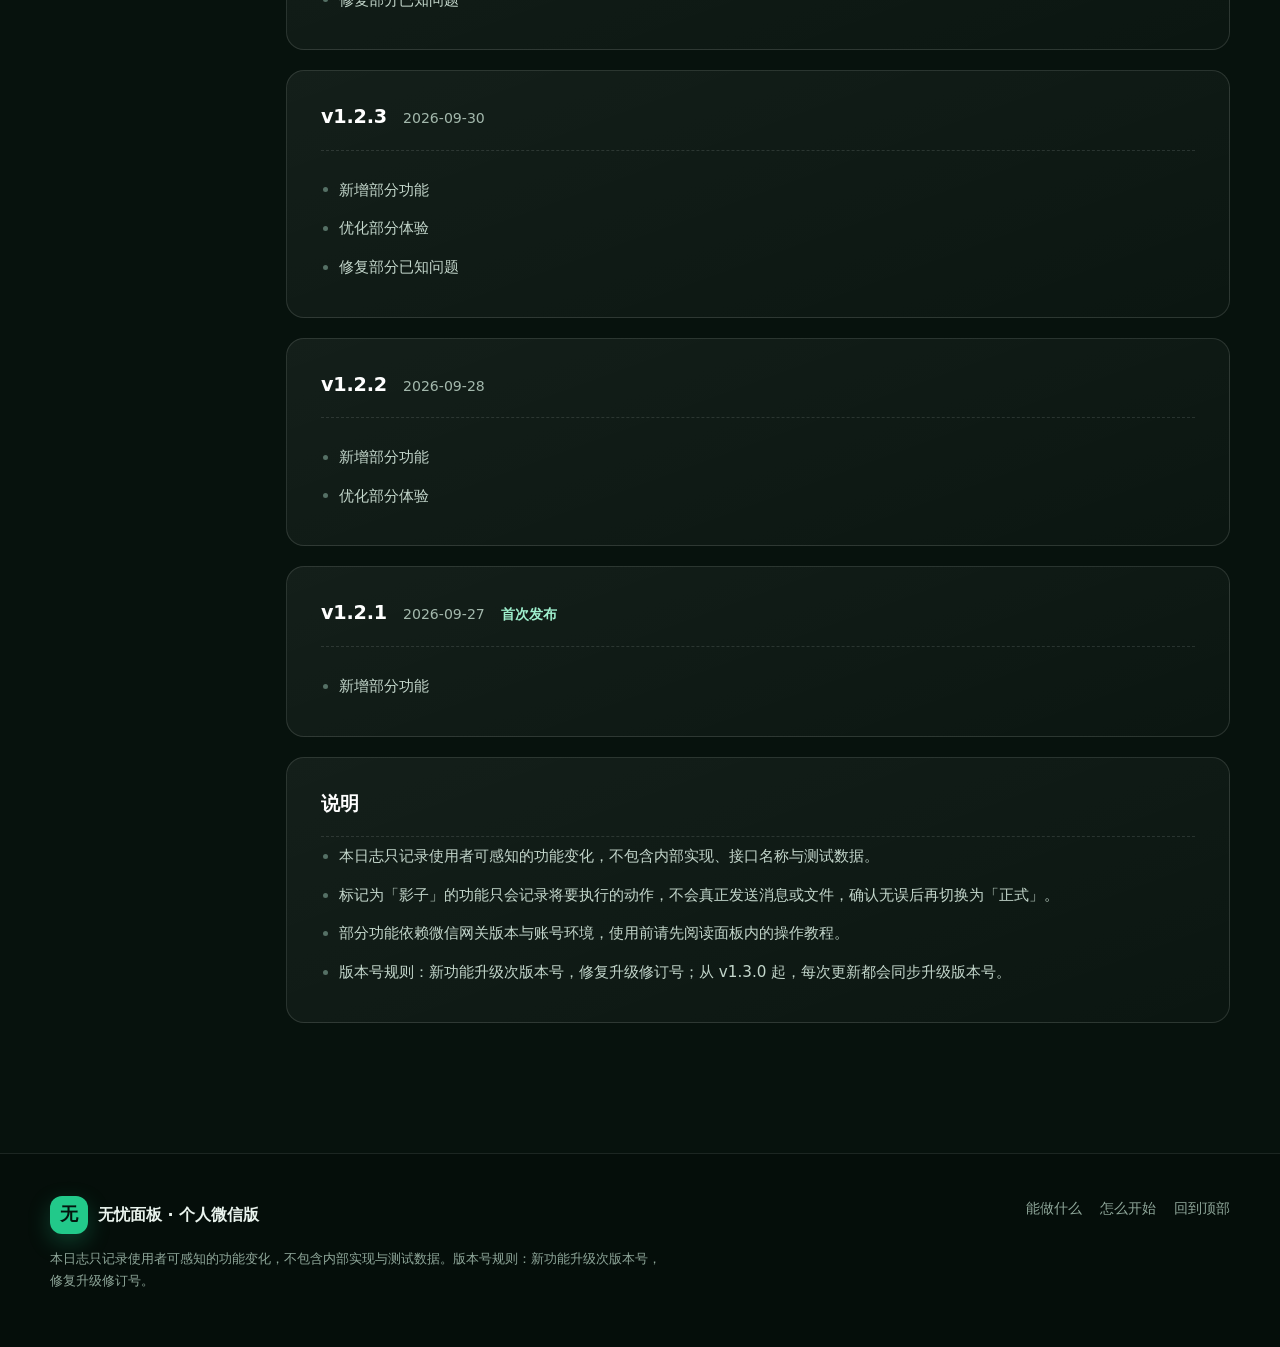
==== commit 7fc0bf64: "site: 发布 v1.13.0 并新增微信最新版适配卖点" ====
--- a/changelog.html
+++ b/changelog.html
@@ -5,9 +5,9 @@
   <meta name="viewport" content="width=device-width, initial-scale=1">
   <meta name="theme-color" content="#07120d">
   <title>更新日志 · 无忧面板</title>
-  <meta name="description" content="无忧面板个人微信版更新日志：从 v1.2.1 到 v1.12.0，共 36 个版本、169 条使用者可感知的功能变化。">
+  <meta name="description" content="无忧面板个人微信版更新日志：从 v1.2.1 到 v1.13.0，共 37 个版本、174 条使用者可感知的功能变化。">
   <meta property="og:title" content="更新日志 · 无忧面板">
-  <meta property="og:description" content="从 v1.2.1 到 v1.12.0，共 36 个版本、169 条功能变化。">
+  <meta property="og:description" content="从 v1.2.1 到 v1.13.0，共 37 个版本、174 条功能变化。">
   <meta property="og:type" content="website">
   <link rel="icon" href="assets/favicon.svg" type="image/svg+xml">
   <link rel="stylesheet" href="assets/styles.css">
@@ -34,11 +34,11 @@
       <div class="wrap">
         <p class="eyebrow">更新日志</p>
         <h1>版本更新一览</h1>
-        <p>从 v1.2.1 到 v1.12.0，按时间倒序记录版本与维护范围；具体功能说明请见面板内的操作教程。</p>
+        <p>从 v1.2.1 到 v1.13.0，按时间倒序记录版本与维护范围；具体功能说明请见面板内的操作教程。</p>
         <div class="log-stats">
-          <span><strong>36</strong> 个版本</span>
-          <span><strong>169</strong> 条更新</span>
-          <span>最新 <strong>v1.12.0</strong> · 2026-11-25</span>
+          <span><strong>37</strong> 个版本</span>
+          <span><strong>174</strong> 条更新</span>
+          <span>最新 <strong>v1.13.0</strong> · 2026-11-27</span>
         </div>
       </div>
     </section>
@@ -46,10 +46,10 @@
     <div class="wrap log-layout">
       <aside class="log-toc" aria-label="版本目录">
         <h2>版本</h2>
-        <ol><li><a href="#v1-12-0"><span>v1.12.0</span><span class="toc-date">11-25</span></a></li><li><a href="#v1-11-0"><span>v1.11.0</span><span class="toc-date">11-24</span></a></li><li><a href="#v1-10-0"><span>v1.10.0</span><span class="toc-date">11-23</span></a></li><li><a href="#v1-9-2"><span>v1.9.2</span><span class="toc-date">11-22</span></a></li><li><a href="#v1-9-1"><span>v1.9.1</span><span class="toc-date">11-14</span></a></li><li><a href="#v1-9-0"><span>v1.9.0</span><span class="toc-date">11-13</span></a></li><li><a href="#v1-8-9"><span>v1.8.9</span><span class="toc-date">11-12</span></a></li><li><a href="#v1-8-8"><span>v1.8.8</span><span class="toc-date">11-12</span></a></li><li><a href="#v1-8-7"><span>v1.8.7</span><span class="toc-date">11-11</span></a></li><li><a href="#v1-8-6"><span>v1.8.6</span><span class="toc-date">11-11</span></a></li><li><a href="#v1-8-5"><span>v1.8.5</span><span class="toc-date">11-11</span></a></li><li><a href="#v1-8-4"><span>v1.8.4</span><span class="toc-date">11-11</span></a></li><li><a href="#v1-8-3"><span>v1.8.3</span><span class="toc-date">11-11</span></a></li><li><a href="#v1-8-2"><span>v1.8.2</span><span class="toc-date">11-10</span></a></li><li><a href="#v1-8-1"><span>v1.8.1</span><span class="toc-date">11-10</span></a></li><li><a href="#v1-8-0"><span>v1.8.0</span><span class="toc-date">11-10</span></a></li><li><a href="#v1-7-0"><span>v1.7.0</span><span class="toc-date">11-09</span></a></li><li><a href="#v1-6-0"><span>v1.6.0</span><span class="toc-date">11-09</span></a></li><li><a href="#v1-5-1"><span>v1.5.1</span><span class="toc-date">11-03</span></a></li><li><a href="#v1-5-0"><span>v1.5.0</span><span class="toc-date">10-29</span></a></li><li><a href="#v1-4-2"><span>v1.4.2</span><span class="toc-date">10-28</span></a></li><li><a href="#v1-4-1"><span>v1.4.1</span><span class="toc-date">10-28</span></a></li><li><a href="#v1-4-0"><span>v1.4.0</span><span class="toc-date">10-27</span></a></li><li><a href="#v1-3-1"><span>v1.3.1</span><span class="toc-date">10-26</span></a></li><li><a href="#v1-3-0"><span>v1.3.0</span><span class="toc-date">10-26</span></a></li><li><a href="#v1-2-11"><span>v1.2.11</span><span class="toc-date">10-25</span></a></li><li><a href="#v1-2-10"><span>v1.2.10</span><span class="toc-date">10-24</span></a></li><li><a href="#v1-2-9"><span>v1.2.9</span><span class="toc-date">10-23</span></a></li><li><a href="#v1-2-8"><span>v1.2.8</span><span class="toc-date">10-21</span></a></li><li><a href="#v1-2-7"><span>v1.2.7</span><span class="toc-date">10-20</span></a></li><li><a href="#v1-2-6"><span>v1.2.6</span><span class="toc-date">10-19</span></a></li><li><a href="#v1-2-5"><span>v1.2.5</span><span class="toc-date">10-14</span></a></li><li><a href="#v1-2-4"><span>v1.2.4</span><span class="toc-date">10-06</span></a></li><li><a href="#v1-2-3"><span>v1.2.3</span><span class="toc-date">09-30</span></a></li><li><a href="#v1-2-2"><span>v1.2.2</span><span class="toc-date">09-28</span></a></li><li><a href="#v1-2-1"><span>v1.2.1</span><span class="toc-date">09-27</span></a></li></ol>
+        <ol><li><a href="#v1-13-0"><span>v1.13.0</span><span class="toc-date">11-27</span></a></li><li><a href="#v1-12-0"><span>v1.12.0</span><span class="toc-date">11-25</span></a></li><li><a href="#v1-11-0"><span>v1.11.0</span><span class="toc-date">11-24</span></a></li><li><a href="#v1-10-0"><span>v1.10.0</span><span class="toc-date">11-23</span></a></li><li><a href="#v1-9-2"><span>v1.9.2</span><span class="toc-date">11-22</span></a></li><li><a href="#v1-9-1"><span>v1.9.1</span><span class="toc-date">11-14</span></a></li><li><a href="#v1-9-0"><span>v1.9.0</span><span class="toc-date">11-13</span></a></li><li><a href="#v1-8-9"><span>v1.8.9</span><span class="toc-date">11-12</span></a></li><li><a href="#v1-8-8"><span>v1.8.8</span><span class="toc-date">11-12</span></a></li><li><a href="#v1-8-7"><span>v1.8.7</span><span class="toc-date">11-11</span></a></li><li><a href="#v1-8-6"><span>v1.8.6</span><span class="toc-date">11-11</span></a></li><li><a href="#v1-8-5"><span>v1.8.5</span><span class="toc-date">11-11</span></a></li><li><a href="#v1-8-4"><span>v1.8.4</span><span class="toc-date">11-11</span></a></li><li><a href="#v1-8-3"><span>v1.8.3</span><span class="toc-date">11-11</span></a></li><li><a href="#v1-8-2"><span>v1.8.2</span><span class="toc-date">11-10</span></a></li><li><a href="#v1-8-1"><span>v1.8.1</span><span class="toc-date">11-10</span></a></li><li><a href="#v1-8-0"><span>v1.8.0</span><span class="toc-date">11-10</span></a></li><li><a href="#v1-7-0"><span>v1.7.0</span><span class="toc-date">11-09</span></a></li><li><a href="#v1-6-0"><span>v1.6.0</span><span class="toc-date">11-09</span></a></li><li><a href="#v1-5-1"><span>v1.5.1</span><span class="toc-date">11-03</span></a></li><li><a href="#v1-5-0"><span>v1.5.0</span><span class="toc-date">10-29</span></a></li><li><a href="#v1-4-2"><span>v1.4.2</span><span class="toc-date">10-28</span></a></li><li><a href="#v1-4-1"><span>v1.4.1</span><span class="toc-date">10-28</span></a></li><li><a href="#v1-4-0"><span>v1.4.0</span><span class="toc-date">10-27</span></a></li><li><a href="#v1-3-1"><span>v1.3.1</span><span class="toc-date">10-26</span></a></li><li><a href="#v1-3-0"><span>v1.3.0</span><span class="toc-date">10-26</span></a></li><li><a href="#v1-2-11"><span>v1.2.11</span><span class="toc-date">10-25</span></a></li><li><a href="#v1-2-10"><span>v1.2.10</span><span class="toc-date">10-24</span></a></li><li><a href="#v1-2-9"><span>v1.2.9</span><span class="toc-date">10-23</span></a></li><li><a href="#v1-2-8"><span>v1.2.8</span><span class="toc-date">10-21</span></a></li><li><a href="#v1-2-7"><span>v1.2.7</span><span class="toc-date">10-20</span></a></li><li><a href="#v1-2-6"><span>v1.2.6</span><span class="toc-date">10-19</span></a></li><li><a href="#v1-2-5"><span>v1.2.5</span><span class="toc-date">10-14</span></a></li><li><a href="#v1-2-4"><span>v1.2.4</span><span class="toc-date">10-06</span></a></li><li><a href="#v1-2-3"><span>v1.2.3</span><span class="toc-date">09-30</span></a></li><li><a href="#v1-2-2"><span>v1.2.2</span><span class="toc-date">09-28</span></a></li><li><a href="#v1-2-1"><span>v1.2.1</span><span class="toc-date">09-27</span></a></li></ol>
       </aside>
       <div class="log-list-wrap">
-        <article class="ver-card is-latest" id="v1-12-0"><header class="ver-head"><span class="ver-badge">v1.12.0</span><span class="ver-new">最新</span><span class="ver-date">2026-11-25</span></header><div class="log-group"><ul class="log-list"><li>新增部分功能</li><li>修复部分已知问题</li></ul></div></article><article class="ver-card" id="v1-11-0"><header class="ver-head"><span class="ver-badge">v1.11.0</span><span class="ver-date">2026-11-24</span></header><div class="log-group"><ul class="log-list"><li>新增部分功能</li><li>修复部分已知问题</li><li>优化部分体验</li></ul></div></article><article class="ver-card" id="v1-10-0"><header class="ver-head"><span class="ver-badge">v1.10.0</span><span class="ver-date">2026-11-23</span></header><div class="log-group"><ul class="log-list"><li>新增部分功能</li><li>修复部分已知问题</li></ul></div></article><article class="ver-card" id="v1-9-2"><header class="ver-head"><span class="ver-badge">v1.9.2</span><span class="ver-date">2026-11-22</span></header><div class="log-group"><ul class="log-list"><li>修复部分已知问题</li><li>优化部分体验</li></ul></div></article><article class="ver-card" id="v1-9-1"><header class="ver-head"><span class="ver-badge">v1.9.1</span><span class="ver-date">2026-11-14</span></header><div class="log-group"><ul class="log-list"><li>修复部分已知问题</li></ul></div></article><article class="ver-card" id="v1-9-0"><header class="ver-head"><span class="ver-badge">v1.9.0</span><span class="ver-date">2026-11-13</span></header><div class="log-group"><ul class="log-list"><li>新增部分功能</li><li>优化部分体验</li></ul></div></article><article class="ver-card" id="v1-8-9"><header class="ver-head"><span class="ver-badge">v1.8.9</span><span class="ver-date">2026-11-12</span></header><div class="log-group"><ul class="log-list"><li>修复部分已知问题</li></ul></div></article><article class="ver-card" id="v1-8-8"><header class="ver-head"><span class="ver-badge">v1.8.8</span><span class="ver-date">2026-11-12</span></header><div class="log-group"><ul class="log-list"><li>新增部分功能</li><li>修复部分已知问题</li></ul></div></article><article class="ver-card" id="v1-8-7"><header class="ver-head"><span class="ver-badge">v1.8.7</span><span class="ver-date">2026-11-11</span></header><div class="log-group"><ul class="log-list"><li>优化部分体验</li></ul></div></article><article class="ver-card" id="v1-8-6"><header class="ver-head"><span class="ver-badge">v1.8.6</span><span class="ver-date">2026-11-11</span></header><div class="log-group"><ul class="log-list"><li>优化部分体验</li></ul></div></article><article class="ver-card" id="v1-8-5"><header class="ver-head"><span class="ver-badge">v1.8.5</span><span class="ver-date">2026-11-11</span></header><div class="log-group"><ul class="log-list"><li>新增部分功能</li><li>优化部分体验</li></ul></div></article><article class="ver-card" id="v1-8-4"><header class="ver-head"><span class="ver-badge">v1.8.4</span><span class="ver-date">2026-11-11</span></header><div class="log-group"><ul class="log-list"><li>修复部分已知问题</li></ul></div></article><article class="ver-card" id="v1-8-3"><header class="ver-head"><span class="ver-badge">v1.8.3</span><span class="ver-date">2026-11-11</span></header><div class="log-group"><ul class="log-list"><li>修复部分已知问题</li></ul></div></article><article class="ver-card" id="v1-8-2"><header class="ver-head"><span class="ver-badge">v1.8.2</span><span class="ver-date">2026-11-10</span></header><div class="log-group"><ul class="log-list"><li>修复部分已知问题</li></ul></div></article><article class="ver-card" id="v1-8-1"><header class="ver-head"><span class="ver-badge">v1.8.1</span><span class="ver-date">2026-11-10</span></header><div class="log-group"><ul class="log-list"><li>新增部分功能</li><li>修复部分已知问题</li></ul></div></article><article class="ver-card" id="v1-8-0"><header class="ver-head"><span class="ver-badge">v1.8.0</span><span class="ver-date">2026-11-10</span></header><div class="log-group"><ul class="log-list"><li>新增部分功能</li><li>优化部分体验</li></ul></div></article><article class="ver-card" id="v1-7-0"><header class="ver-head"><span class="ver-badge">v1.7.0</span><span class="ver-date">2026-11-09</span></header><div class="log-group"><ul class="log-list"><li>新增部分功能</li><li>优化部分体验</li></ul></div></article><article class="ver-card" id="v1-6-0"><header class="ver-head"><span class="ver-badge">v1.6.0</span><span class="ver-date">2026-11-09</span></header><div class="log-group"><ul class="log-list"><li>新增部分功能</li><li>优化部分体验</li></ul></div></article><article class="ver-card" id="v1-5-1"><header class="ver-head"><span class="ver-badge">v1.5.1</span><span class="ver-date">2026-11-03</span></header><div class="log-group"><ul class="log-list"><li>修复部分已知问题</li></ul></div></article><article class="ver-card" id="v1-5-0"><header class="ver-head"><span class="ver-badge">v1.5.0</span><span class="ver-date">2026-10-29</span></header><div class="log-group"><ul class="log-list"><li>新增部分功能</li><li>优化部分体验</li></ul></div></article><article class="ver-card" id="v1-4-2"><header class="ver-head"><span class="ver-badge">v1.4.2</span><span class="ver-date">2026-10-28</span></header><div class="log-group"><ul class="log-list"><li>新增部分功能</li><li>优化部分体验</li></ul></div></article><article class="ver-card" id="v1-4-1"><header class="ver-head"><span class="ver-badge">v1.4.1</span><span class="ver-date">2026-10-28</span></header><div class="log-group"><ul class="log-list"><li>新增部分功能</li></ul></div></article><article class="ver-card" id="v1-4-0"><header class="ver-head"><span class="ver-badge">v1.4.0</span><span class="ver-date">2026-10-27</span></header><div class="log-group"><ul class="log-list"><li>新增部分功能</li><li>优化部分体验</li><li>修复部分已知问题</li></ul></div></article><article class="ver-card" id="v1-3-1"><header class="ver-head"><span class="ver-badge">v1.3.1</span><span class="ver-date">2026-10-26</span></header><div class="log-group"><ul class="log-list"><li>优化部分体验</li></ul></div></article><article class="ver-card" id="v1-3-0"><header class="ver-head"><span class="ver-badge">v1.3.0</span><span class="ver-date">2026-10-26</span></header><div class="log-group"><ul class="log-list"><li>新增部分功能</li><li>优化部分体验</li></ul></div></article><article class="ver-card" id="v1-2-11"><header class="ver-head"><span class="ver-badge">v1.2.11</span><span class="ver-date">2026-10-25</span></header><div class="log-group"><ul class="log-list"><li>新增部分功能</li><li>优化部分体验</li><li>修复部分已知问题</li></ul></div></article><article class="ver-card" id="v1-2-10"><header class="ver-head"><span class="ver-badge">v1.2.10</span><span class="ver-date">2026-10-24</span></header><div class="log-group"><ul class="log-list"><li>新增部分功能</li><li>优化部分体验</li><li>修复部分已知问题</li></ul></div></article><article class="ver-card" id="v1-2-9"><header class="ver-head"><span class="ver-badge">v1.2.9</span><span class="ver-date">2026-10-23</span></header><div class="log-group"><ul class="log-list"><li>新增部分功能</li><li>优化部分体验</li></ul></div></article><article class="ver-card" id="v1-2-8"><header class="ver-head"><span class="ver-badge">v1.2.8</span><span class="ver-date">2026-10-21</span></header><div class="log-group"><ul class="log-list"><li>新增部分功能</li><li>优化部分体验</li></ul></div></article><article class="ver-card" id="v1-2-7"><header class="ver-head"><span class="ver-badge">v1.2.7</span><span class="ver-date">2026-10-20</span></header><div class="log-group"><ul class="log-list"><li>新增部分功能</li><li>优化部分体验</li><li>修复部分已知问题</li></ul></div></article><article class="ver-card" id="v1-2-6"><header class="ver-head"><span class="ver-badge">v1.2.6</span><span class="ver-date">2026-10-16 至 2026-10-19</span></header><div class="log-group"><ul class="log-list"><li>新增部分功能</li><li>优化部分体验</li></ul></div></article><article class="ver-card" id="v1-2-5"><header class="ver-head"><span class="ver-badge">v1.2.5</span><span class="ver-date">2026-10-08 至 2026-10-14</span></header><div class="log-group"><ul class="log-list"><li>新增部分功能</li><li>优化部分体验</li></ul></div></article><article class="ver-card" id="v1-2-4"><header class="ver-head"><span class="ver-badge">v1.2.4</span><span class="ver-date">2026-10-06</span></header><div class="log-group"><ul class="log-list"><li>新增部分功能</li><li>优化部分体验</li><li>修复部分已知问题</li></ul></div></article><article class="ver-card" id="v1-2-3"><header class="ver-head"><span class="ver-badge">v1.2.3</span><span class="ver-date">2026-09-30</span></header><div class="log-group"><ul class="log-list"><li>新增部分功能</li><li>优化部分体验</li><li>修复部分已知问题</li></ul></div></article><article class="ver-card" id="v1-2-2"><header class="ver-head"><span class="ver-badge">v1.2.2</span><span class="ver-date">2026-09-28</span></header><div class="log-group"><ul class="log-list"><li>新增部分功能</li><li>优化部分体验</li></ul></div></article><article class="ver-card" id="v1-2-1"><header class="ver-head"><span class="ver-badge">v1.2.1</span><span class="ver-date">2026-09-27</span><span class="ver-note">首次发布</span></header><div class="log-group"><ul class="log-list"><li>新增部分功能</li></ul></div></article>
+        <article class="ver-card is-latest" id="v1-13-0"><header class="ver-head"><span class="ver-badge">v1.13.0</span><span class="ver-new">最新</span><span class="ver-date">2026-11-27</span><span class="ver-note">适配微信 4.2.1.9</span></header><div class="log-group"><ul class="log-list"><li>新增部分功能</li><li>优化部分体验</li><li>修复部分已知问题</li></ul></div></article><article class="ver-card" id="v1-12-0"><header class="ver-head"><span class="ver-badge">v1.12.0</span><span class="ver-date">2026-11-25</span></header><div class="log-group"><ul class="log-list"><li>新增部分功能</li><li>修复部分已知问题</li></ul></div></article><article class="ver-card" id="v1-11-0"><header class="ver-head"><span class="ver-badge">v1.11.0</span><span class="ver-date">2026-11-24</span></header><div class="log-group"><ul class="log-list"><li>新增部分功能</li><li>修复部分已知问题</li><li>优化部分体验</li></ul></div></article><article class="ver-card" id="v1-10-0"><header class="ver-head"><span class="ver-badge">v1.10.0</span><span class="ver-date">2026-11-23</span></header><div class="log-group"><ul class="log-list"><li>新增部分功能</li><li>修复部分已知问题</li></ul></div></article><article class="ver-card" id="v1-9-2"><header class="ver-head"><span class="ver-badge">v1.9.2</span><span class="ver-date">2026-11-22</span></header><div class="log-group"><ul class="log-list"><li>修复部分已知问题</li><li>优化部分体验</li></ul></div></article><article class="ver-card" id="v1-9-1"><header class="ver-head"><span class="ver-badge">v1.9.1</span><span class="ver-date">2026-11-14</span></header><div class="log-group"><ul class="log-list"><li>修复部分已知问题</li></ul></div></article><article class="ver-card" id="v1-9-0"><header class="ver-head"><span class="ver-badge">v1.9.0</span><span class="ver-date">2026-11-13</span></header><div class="log-group"><ul class="log-list"><li>新增部分功能</li><li>优化部分体验</li></ul></div></article><article class="ver-card" id="v1-8-9"><header class="ver-head"><span class="ver-badge">v1.8.9</span><span class="ver-date">2026-11-12</span></header><div class="log-group"><ul class="log-list"><li>修复部分已知问题</li></ul></div></article><article class="ver-card" id="v1-8-8"><header class="ver-head"><span class="ver-badge">v1.8.8</span><span class="ver-date">2026-11-12</span></header><div class="log-group"><ul class="log-list"><li>新增部分功能</li><li>修复部分已知问题</li></ul></div></article><article class="ver-card" id="v1-8-7"><header class="ver-head"><span class="ver-badge">v1.8.7</span><span class="ver-date">2026-11-11</span></header><div class="log-group"><ul class="log-list"><li>优化部分体验</li></ul></div></article><article class="ver-card" id="v1-8-6"><header class="ver-head"><span class="ver-badge">v1.8.6</span><span class="ver-date">2026-11-11</span></header><div class="log-group"><ul class="log-list"><li>优化部分体验</li></ul></div></article><article class="ver-card" id="v1-8-5"><header class="ver-head"><span class="ver-badge">v1.8.5</span><span class="ver-date">2026-11-11</span></header><div class="log-group"><ul class="log-list"><li>新增部分功能</li><li>优化部分体验</li></ul></div></article><article class="ver-card" id="v1-8-4"><header class="ver-head"><span class="ver-badge">v1.8.4</span><span class="ver-date">2026-11-11</span></header><div class="log-group"><ul class="log-list"><li>修复部分已知问题</li></ul></div></article><article class="ver-card" id="v1-8-3"><header class="ver-head"><span class="ver-badge">v1.8.3</span><span class="ver-date">2026-11-11</span></header><div class="log-group"><ul class="log-list"><li>修复部分已知问题</li></ul></div></article><article class="ver-card" id="v1-8-2"><header class="ver-head"><span class="ver-badge">v1.8.2</span><span class="ver-date">2026-11-10</span></header><div class="log-group"><ul class="log-list"><li>修复部分已知问题</li></ul></div></article><article class="ver-card" id="v1-8-1"><header class="ver-head"><span class="ver-badge">v1.8.1</span><span class="ver-date">2026-11-10</span></header><div class="log-group"><ul class="log-list"><li>新增部分功能</li><li>修复部分已知问题</li></ul></div></article><article class="ver-card" id="v1-8-0"><header class="ver-head"><span class="ver-badge">v1.8.0</span><span class="ver-date">2026-11-10</span></header><div class="log-group"><ul class="log-list"><li>新增部分功能</li><li>优化部分体验</li></ul></div></article><article class="ver-card" id="v1-7-0"><header class="ver-head"><span class="ver-badge">v1.7.0</span><span class="ver-date">2026-11-09</span></header><div class="log-group"><ul class="log-list"><li>新增部分功能</li><li>优化部分体验</li></ul></div></article><article class="ver-card" id="v1-6-0"><header class="ver-head"><span class="ver-badge">v1.6.0</span><span class="ver-date">2026-11-09</span></header><div class="log-group"><ul class="log-list"><li>新增部分功能</li><li>优化部分体验</li></ul></div></article><article class="ver-card" id="v1-5-1"><header class="ver-head"><span class="ver-badge">v1.5.1</span><span class="ver-date">2026-11-03</span></header><div class="log-group"><ul class="log-list"><li>修复部分已知问题</li></ul></div></article><article class="ver-card" id="v1-5-0"><header class="ver-head"><span class="ver-badge">v1.5.0</span><span class="ver-date">2026-10-29</span></header><div class="log-group"><ul class="log-list"><li>新增部分功能</li><li>优化部分体验</li></ul></div></article><article class="ver-card" id="v1-4-2"><header class="ver-head"><span class="ver-badge">v1.4.2</span><span class="ver-date">2026-10-28</span></header><div class="log-group"><ul class="log-list"><li>新增部分功能</li><li>优化部分体验</li></ul></div></article><article class="ver-card" id="v1-4-1"><header class="ver-head"><span class="ver-badge">v1.4.1</span><span class="ver-date">2026-10-28</span></header><div class="log-group"><ul class="log-list"><li>新增部分功能</li></ul></div></article><article class="ver-card" id="v1-4-0"><header class="ver-head"><span class="ver-badge">v1.4.0</span><span class="ver-date">2026-10-27</span></header><div class="log-group"><ul class="log-list"><li>新增部分功能</li><li>优化部分体验</li><li>修复部分已知问题</li></ul></div></article><article class="ver-card" id="v1-3-1"><header class="ver-head"><span class="ver-badge">v1.3.1</span><span class="ver-date">2026-10-26</span></header><div class="log-group"><ul class="log-list"><li>优化部分体验</li></ul></div></article><article class="ver-card" id="v1-3-0"><header class="ver-head"><span class="ver-badge">v1.3.0</span><span class="ver-date">2026-10-26</span></header><div class="log-group"><ul class="log-list"><li>新增部分功能</li><li>优化部分体验</li></ul></div></article><article class="ver-card" id="v1-2-11"><header class="ver-head"><span class="ver-badge">v1.2.11</span><span class="ver-date">2026-10-25</span></header><div class="log-group"><ul class="log-list"><li>新增部分功能</li><li>优化部分体验</li><li>修复部分已知问题</li></ul></div></article><article class="ver-card" id="v1-2-10"><header class="ver-head"><span class="ver-badge">v1.2.10</span><span class="ver-date">2026-10-24</span></header><div class="log-group"><ul class="log-list"><li>新增部分功能</li><li>优化部分体验</li><li>修复部分已知问题</li></ul></div></article><article class="ver-card" id="v1-2-9"><header class="ver-head"><span class="ver-badge">v1.2.9</span><span class="ver-date">2026-10-23</span></header><div class="log-group"><ul class="log-list"><li>新增部分功能</li><li>优化部分体验</li></ul></div></article><article class="ver-card" id="v1-2-8"><header class="ver-head"><span class="ver-badge">v1.2.8</span><span class="ver-date">2026-10-21</span></header><div class="log-group"><ul class="log-list"><li>新增部分功能</li><li>优化部分体验</li></ul></div></article><article class="ver-card" id="v1-2-7"><header class="ver-head"><span class="ver-badge">v1.2.7</span><span class="ver-date">2026-10-20</span></header><div class="log-group"><ul class="log-list"><li>新增部分功能</li><li>优化部分体验</li><li>修复部分已知问题</li></ul></div></article><article class="ver-card" id="v1-2-6"><header class="ver-head"><span class="ver-badge">v1.2.6</span><span class="ver-date">2026-10-16 至 2026-10-19</span></header><div class="log-group"><ul class="log-list"><li>新增部分功能</li><li>优化部分体验</li></ul></div></article><article class="ver-card" id="v1-2-5"><header class="ver-head"><span class="ver-badge">v1.2.5</span><span class="ver-date">2026-10-08 至 2026-10-14</span></header><div class="log-group"><ul class="log-list"><li>新增部分功能</li><li>优化部分体验</li></ul></div></article><article class="ver-card" id="v1-2-4"><header class="ver-head"><span class="ver-badge">v1.2.4</span><span class="ver-date">2026-10-06</span></header><div class="log-group"><ul class="log-list"><li>新增部分功能</li><li>优化部分体验</li><li>修复部分已知问题</li></ul></div></article><article class="ver-card" id="v1-2-3"><header class="ver-head"><span class="ver-badge">v1.2.3</span><span class="ver-date">2026-09-30</span></header><div class="log-group"><ul class="log-list"><li>新增部分功能</li><li>优化部分体验</li><li>修复部分已知问题</li></ul></div></article><article class="ver-card" id="v1-2-2"><header class="ver-head"><span class="ver-badge">v1.2.2</span><span class="ver-date">2026-09-28</span></header><div class="log-group"><ul class="log-list"><li>新增部分功能</li><li>优化部分体验</li></ul></div></article><article class="ver-card" id="v1-2-1"><header class="ver-head"><span class="ver-badge">v1.2.1</span><span class="ver-date">2026-09-27</span><span class="ver-note">首次发布</span></header><div class="log-group"><ul class="log-list"><li>新增部分功能</li></ul></div></article>
         <article class="ver-card"><header class="ver-head"><span class="ver-badge">说明</span></header><ul class="log-list"><li>本日志只记录使用者可感知的功能变化，不包含内部实现、接口名称与测试数据。</li><li>标记为「影子」的功能只会记录将要执行的动作，不会真正发送消息或文件，确认无误后再切换为「正式」。</li><li>部分功能依赖微信网关版本与账号环境，使用前请先阅读面板内的操作教程。</li><li>版本号规则：新功能升级次版本号，修复升级修订号；从 v1.3.0 起，每次更新都会同步升级版本号。</li></ul></article>
       </div>
     </div>
